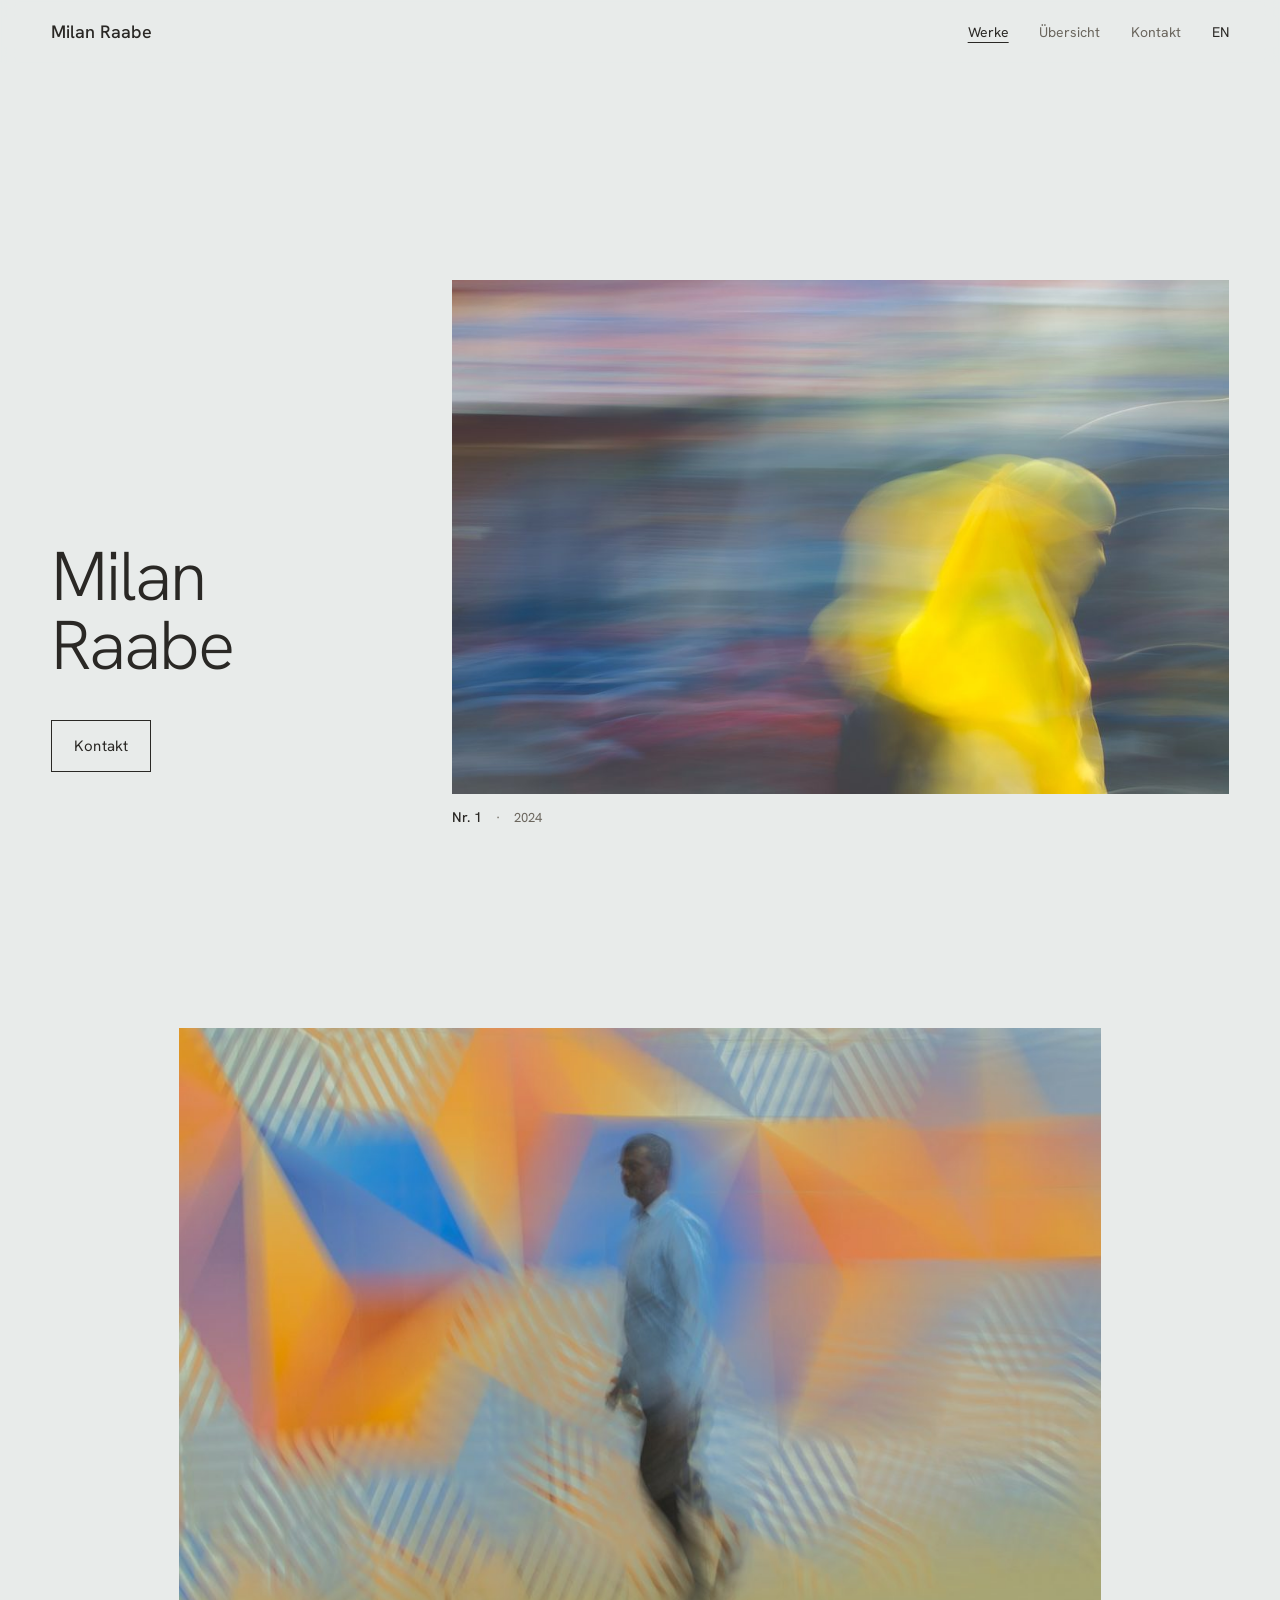
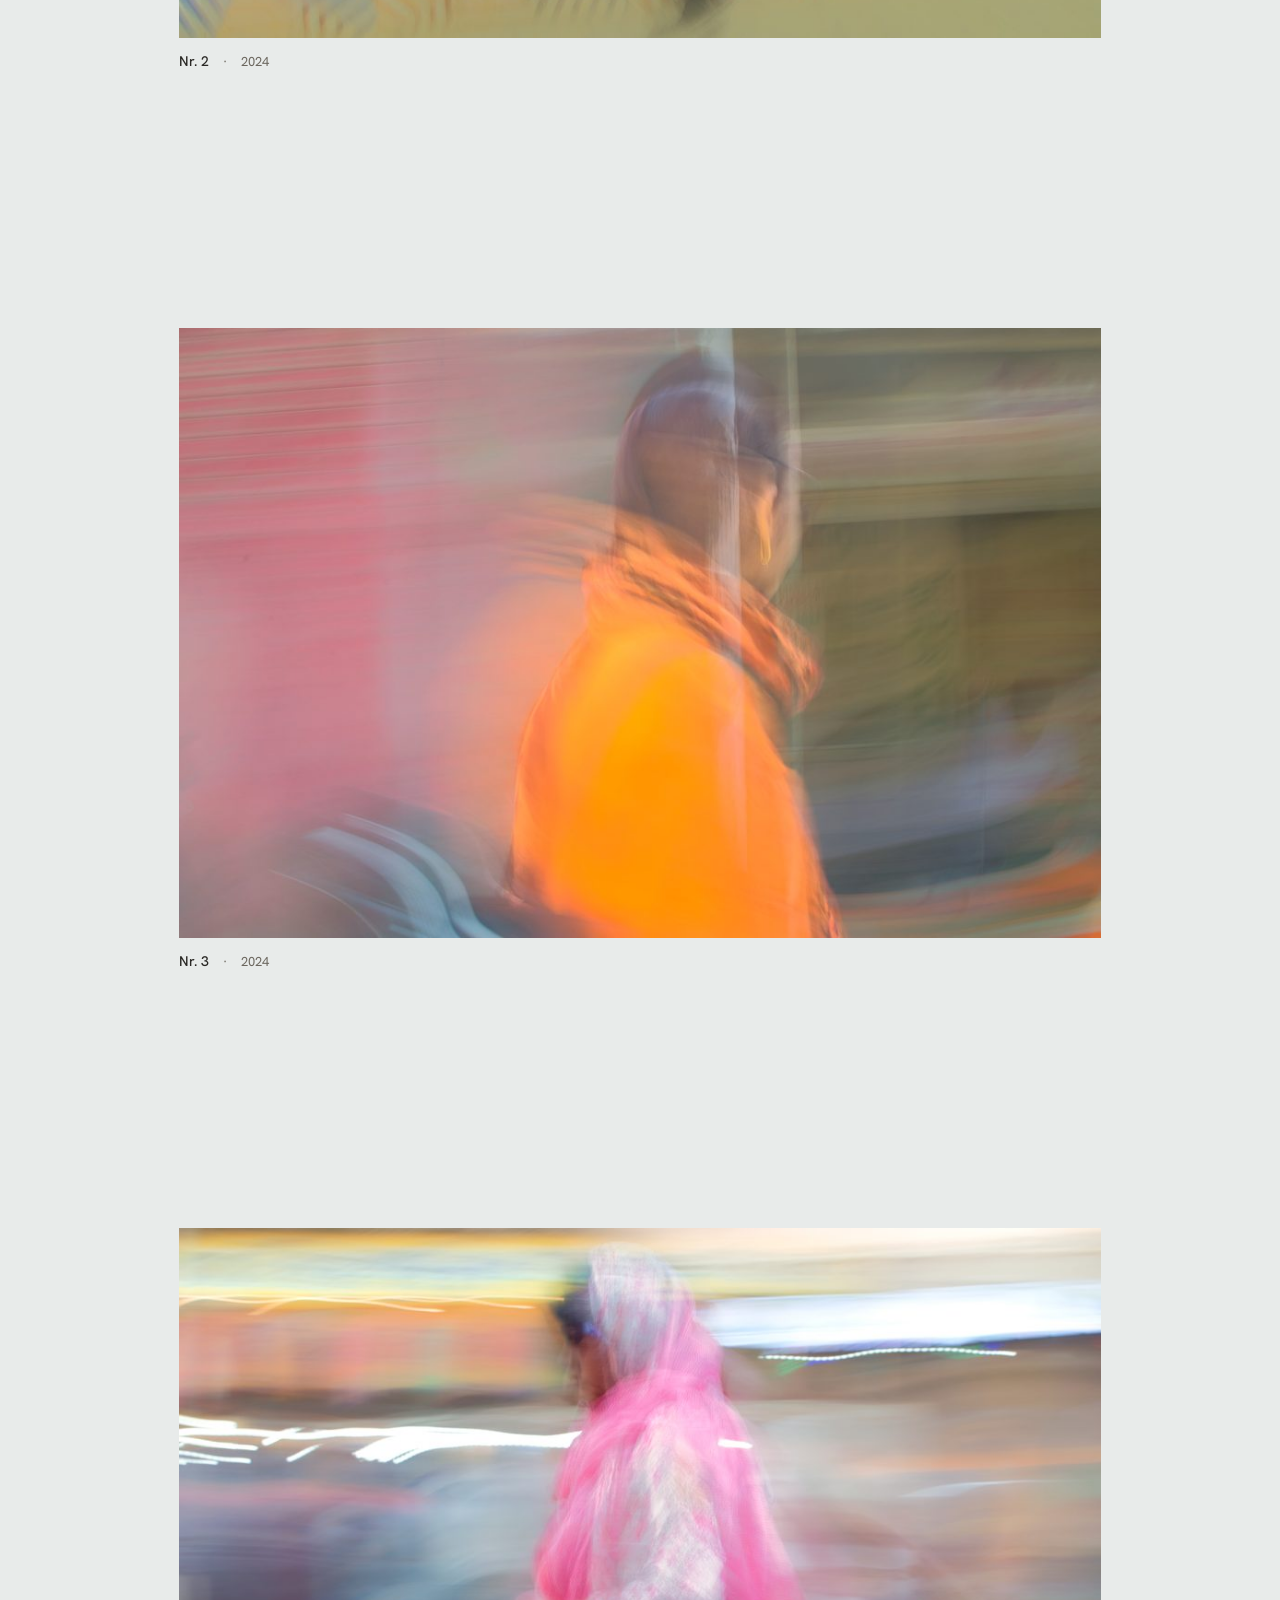
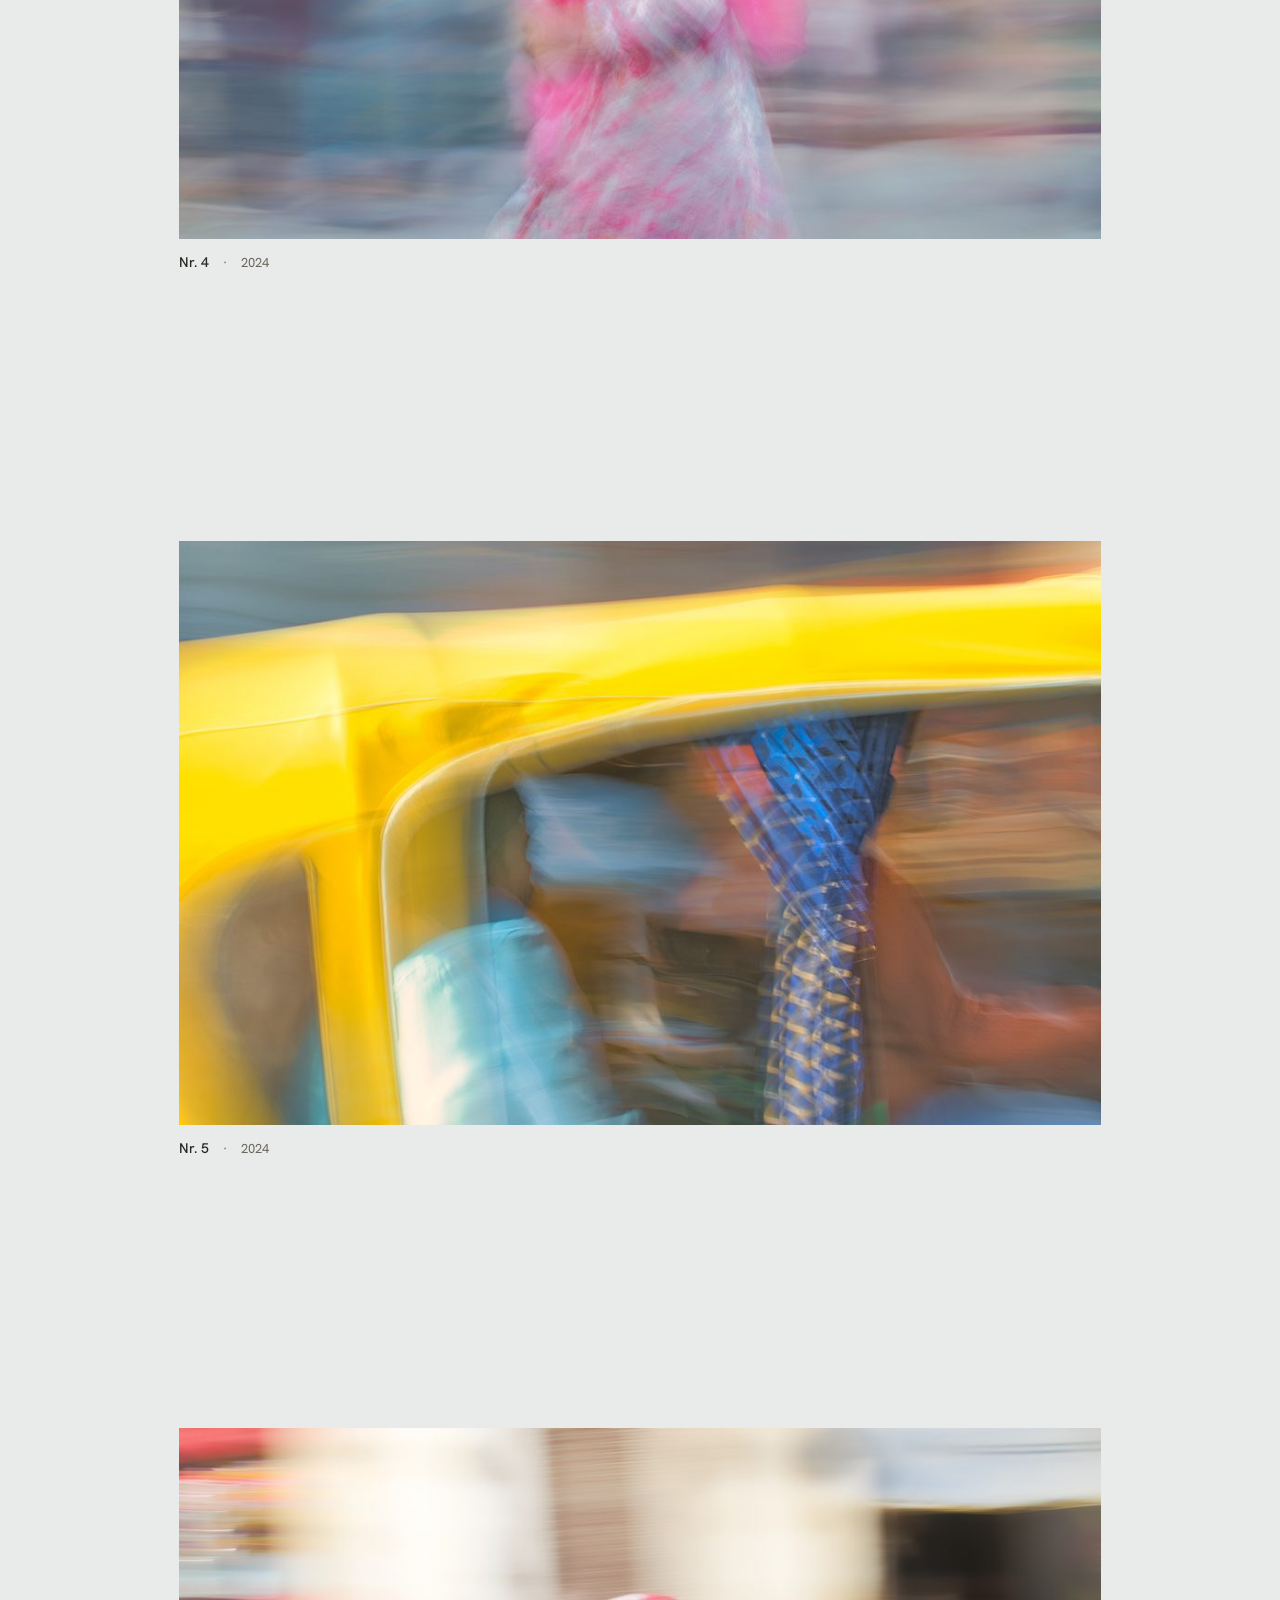
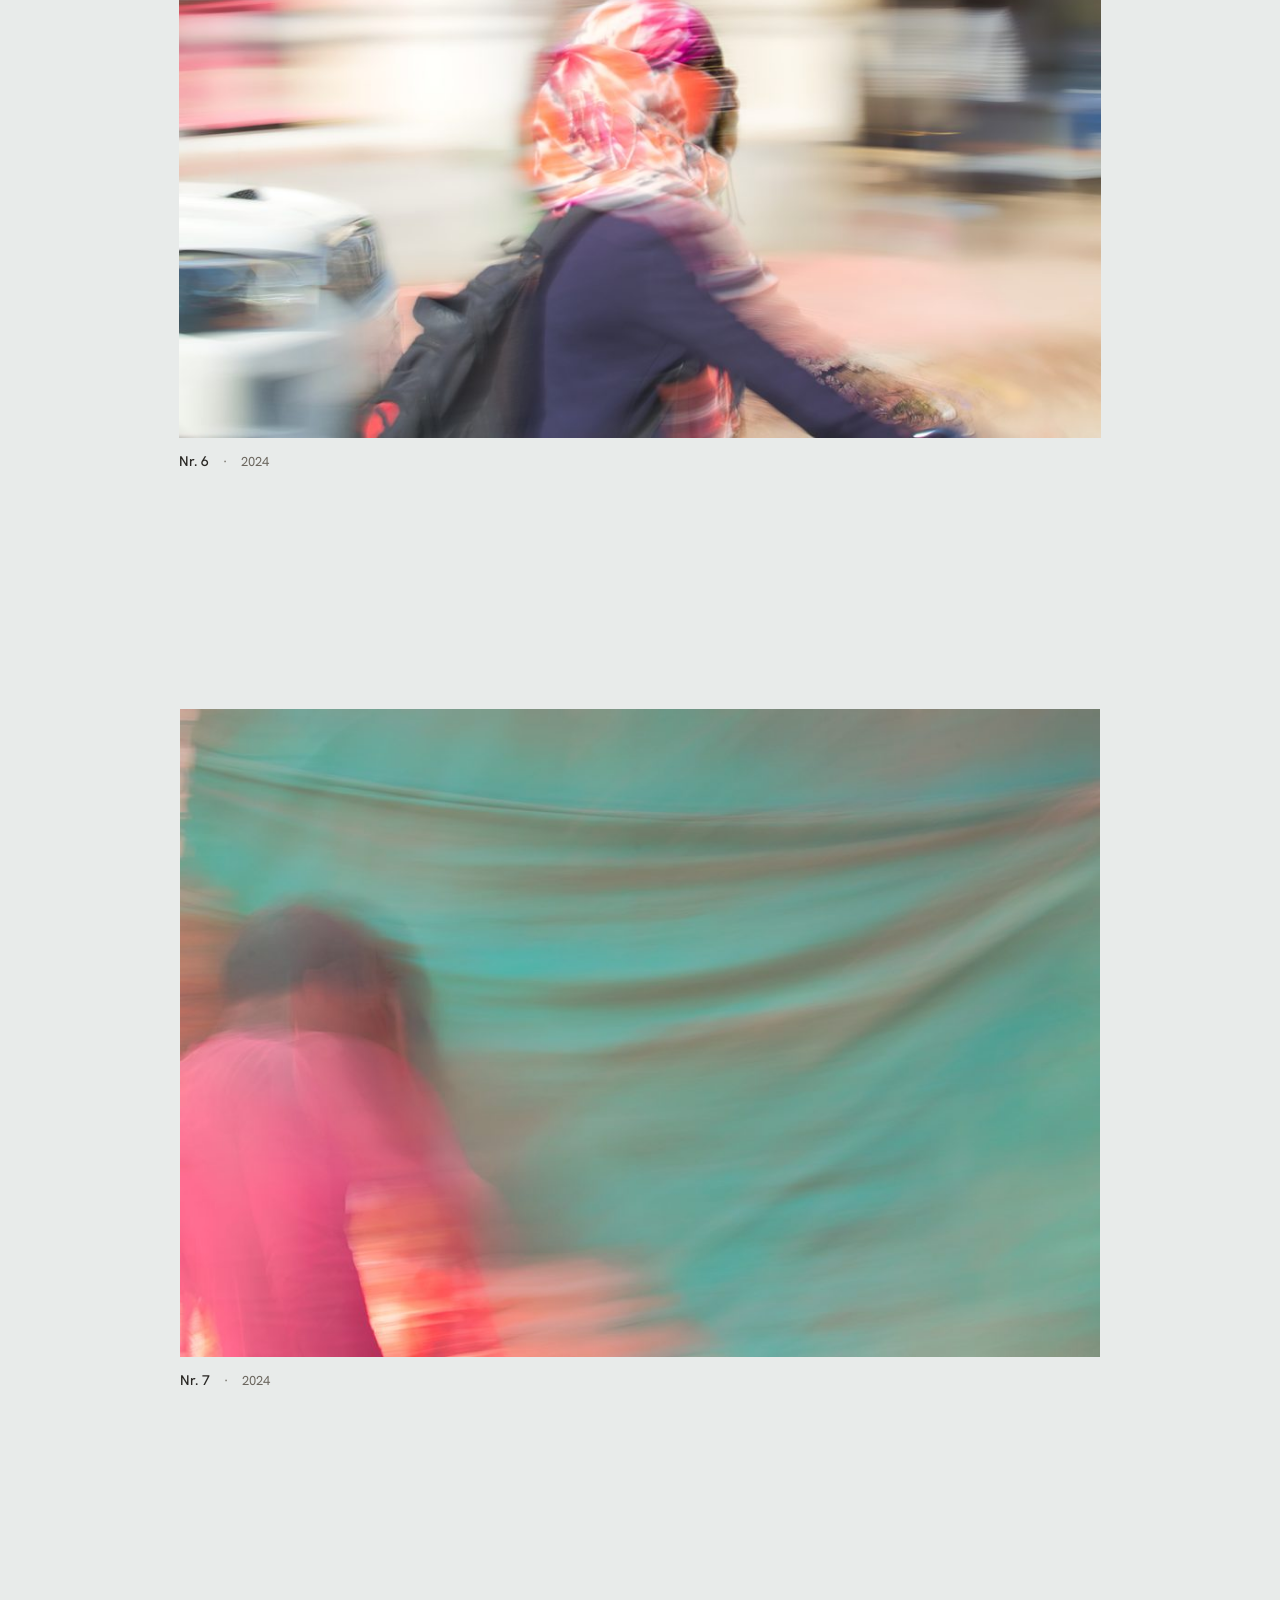
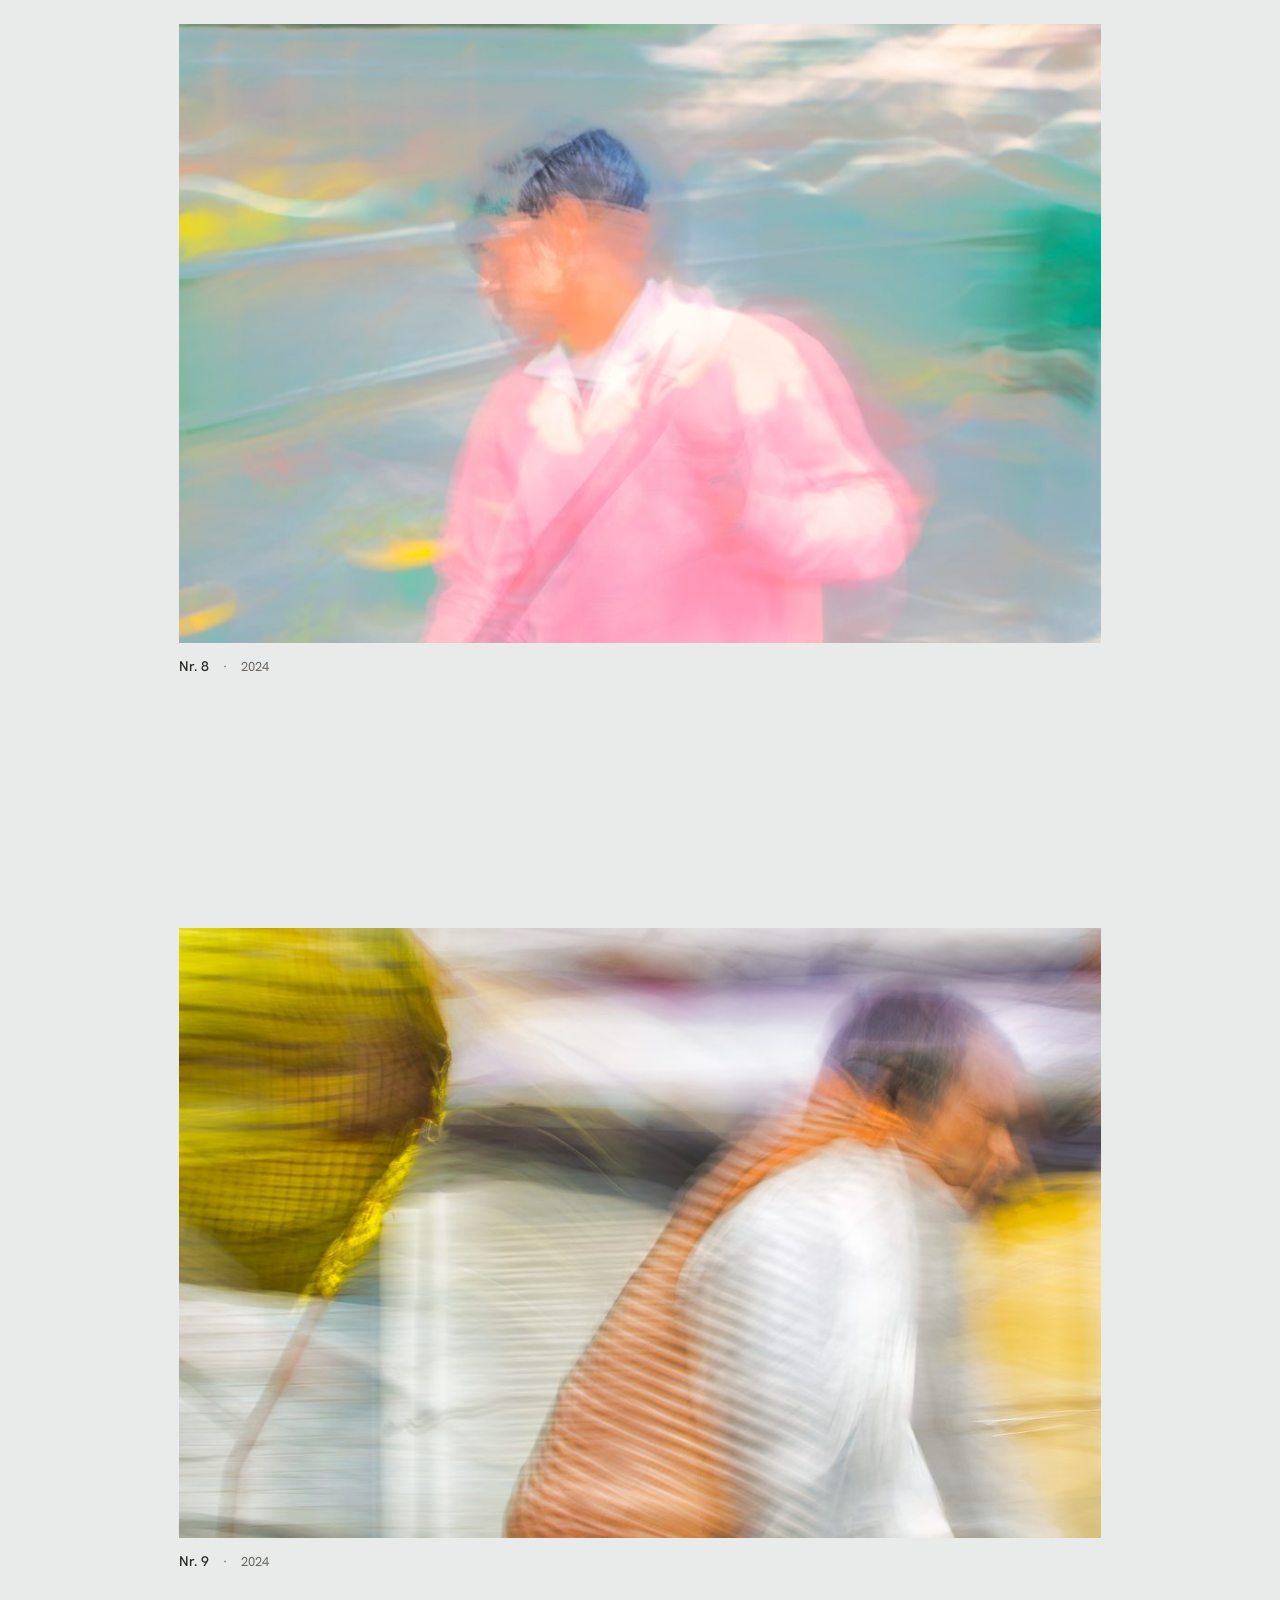
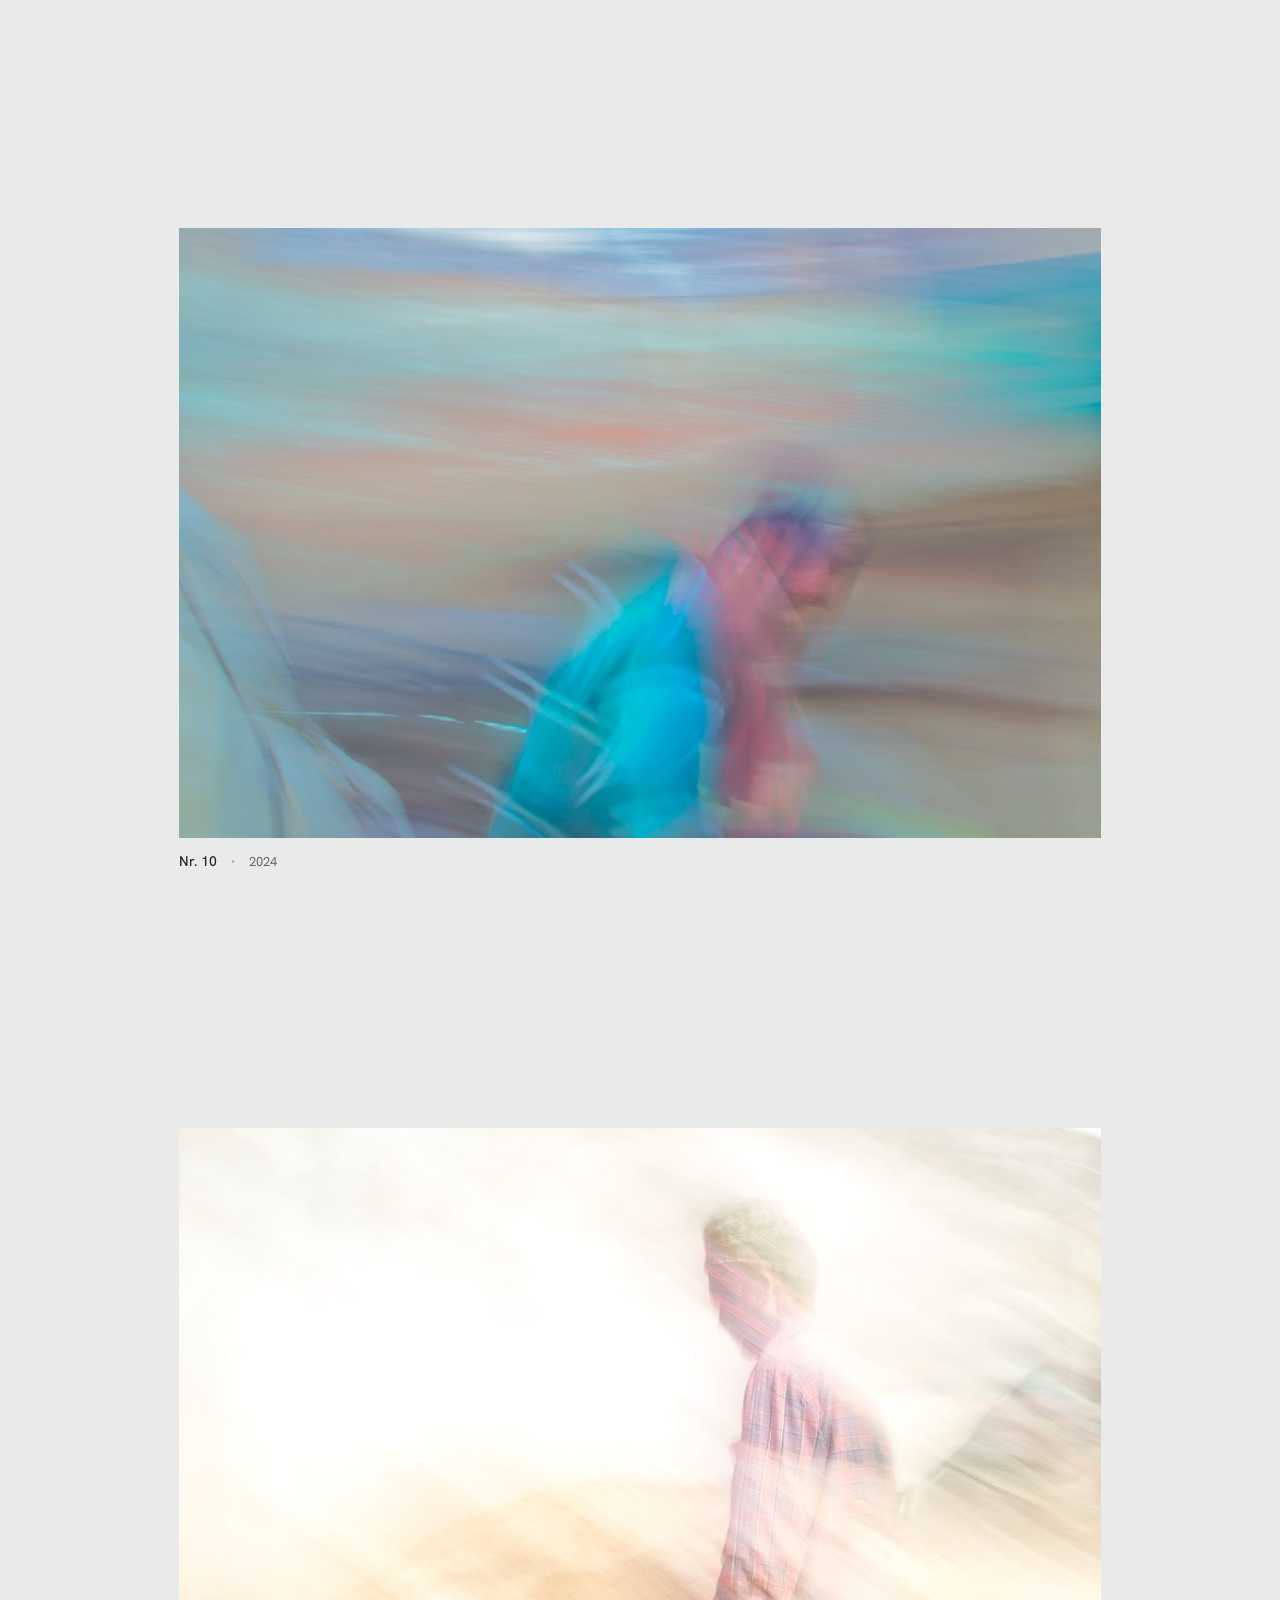
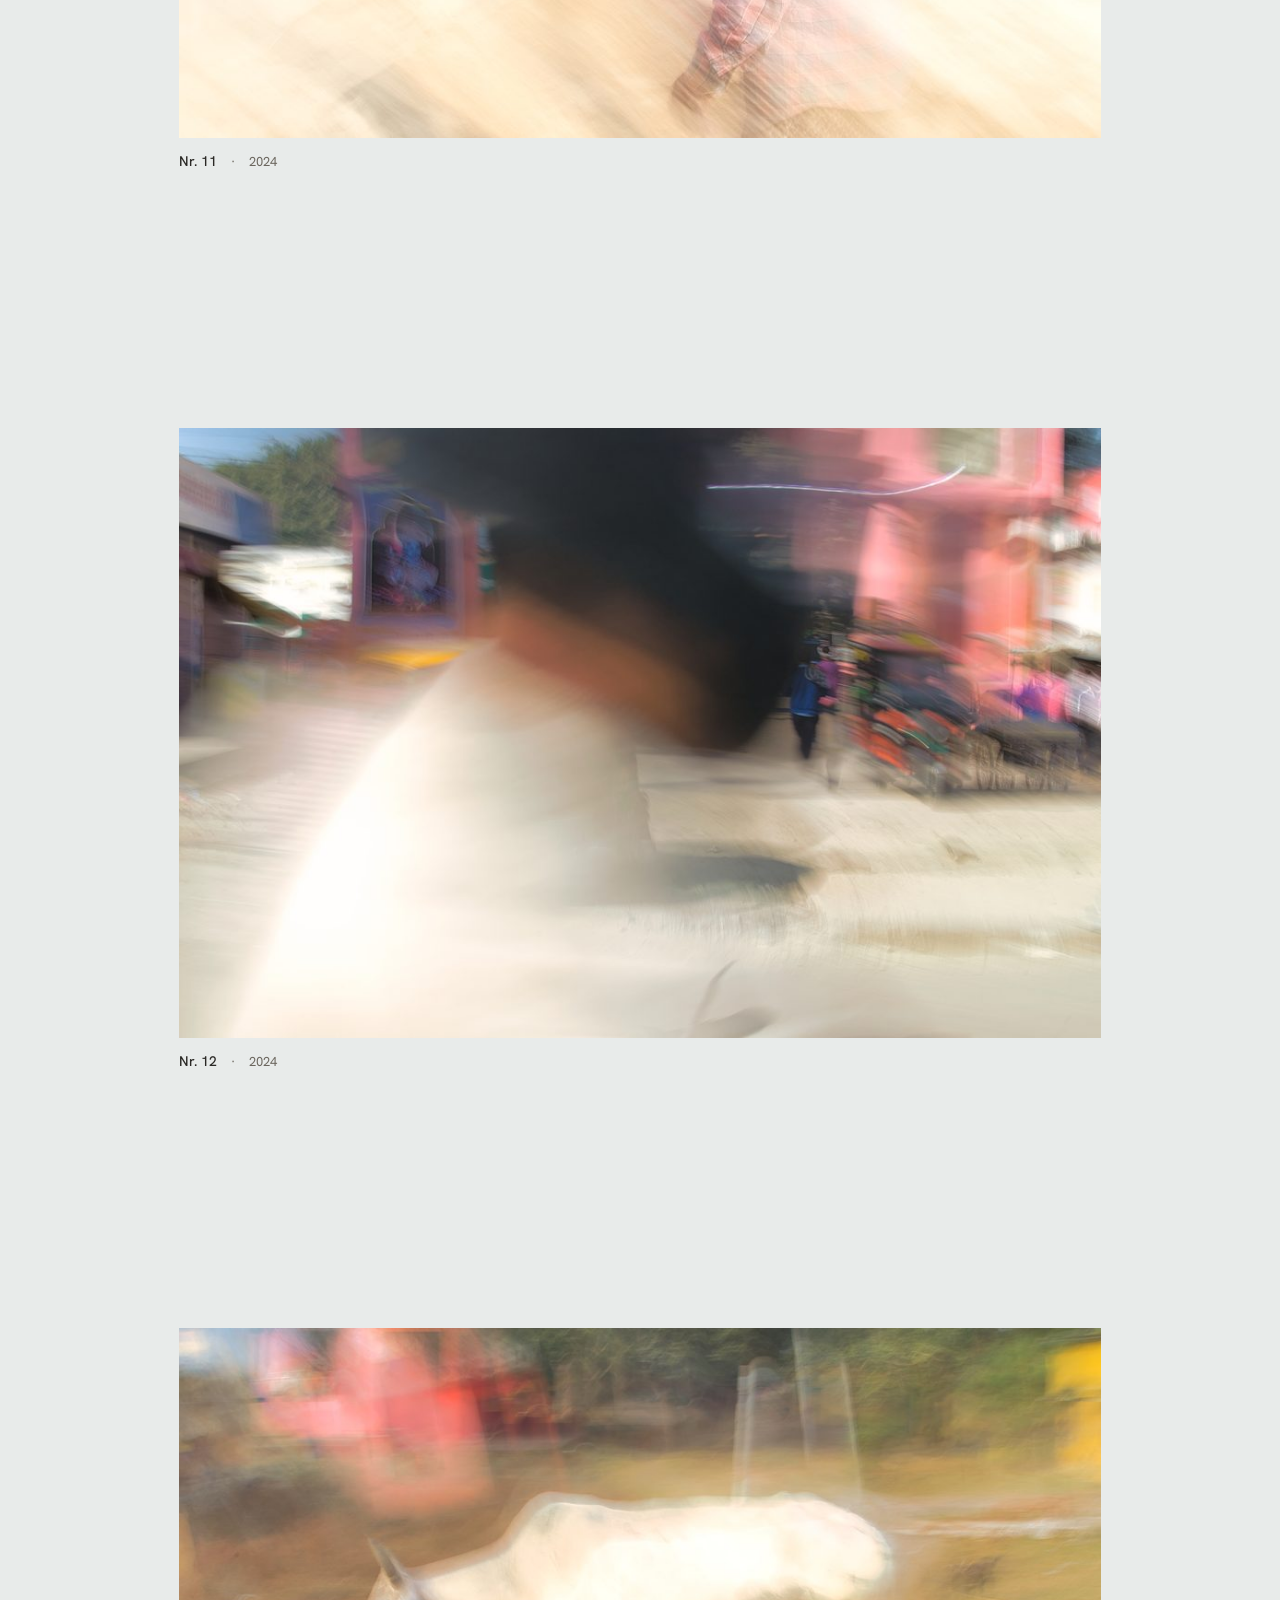
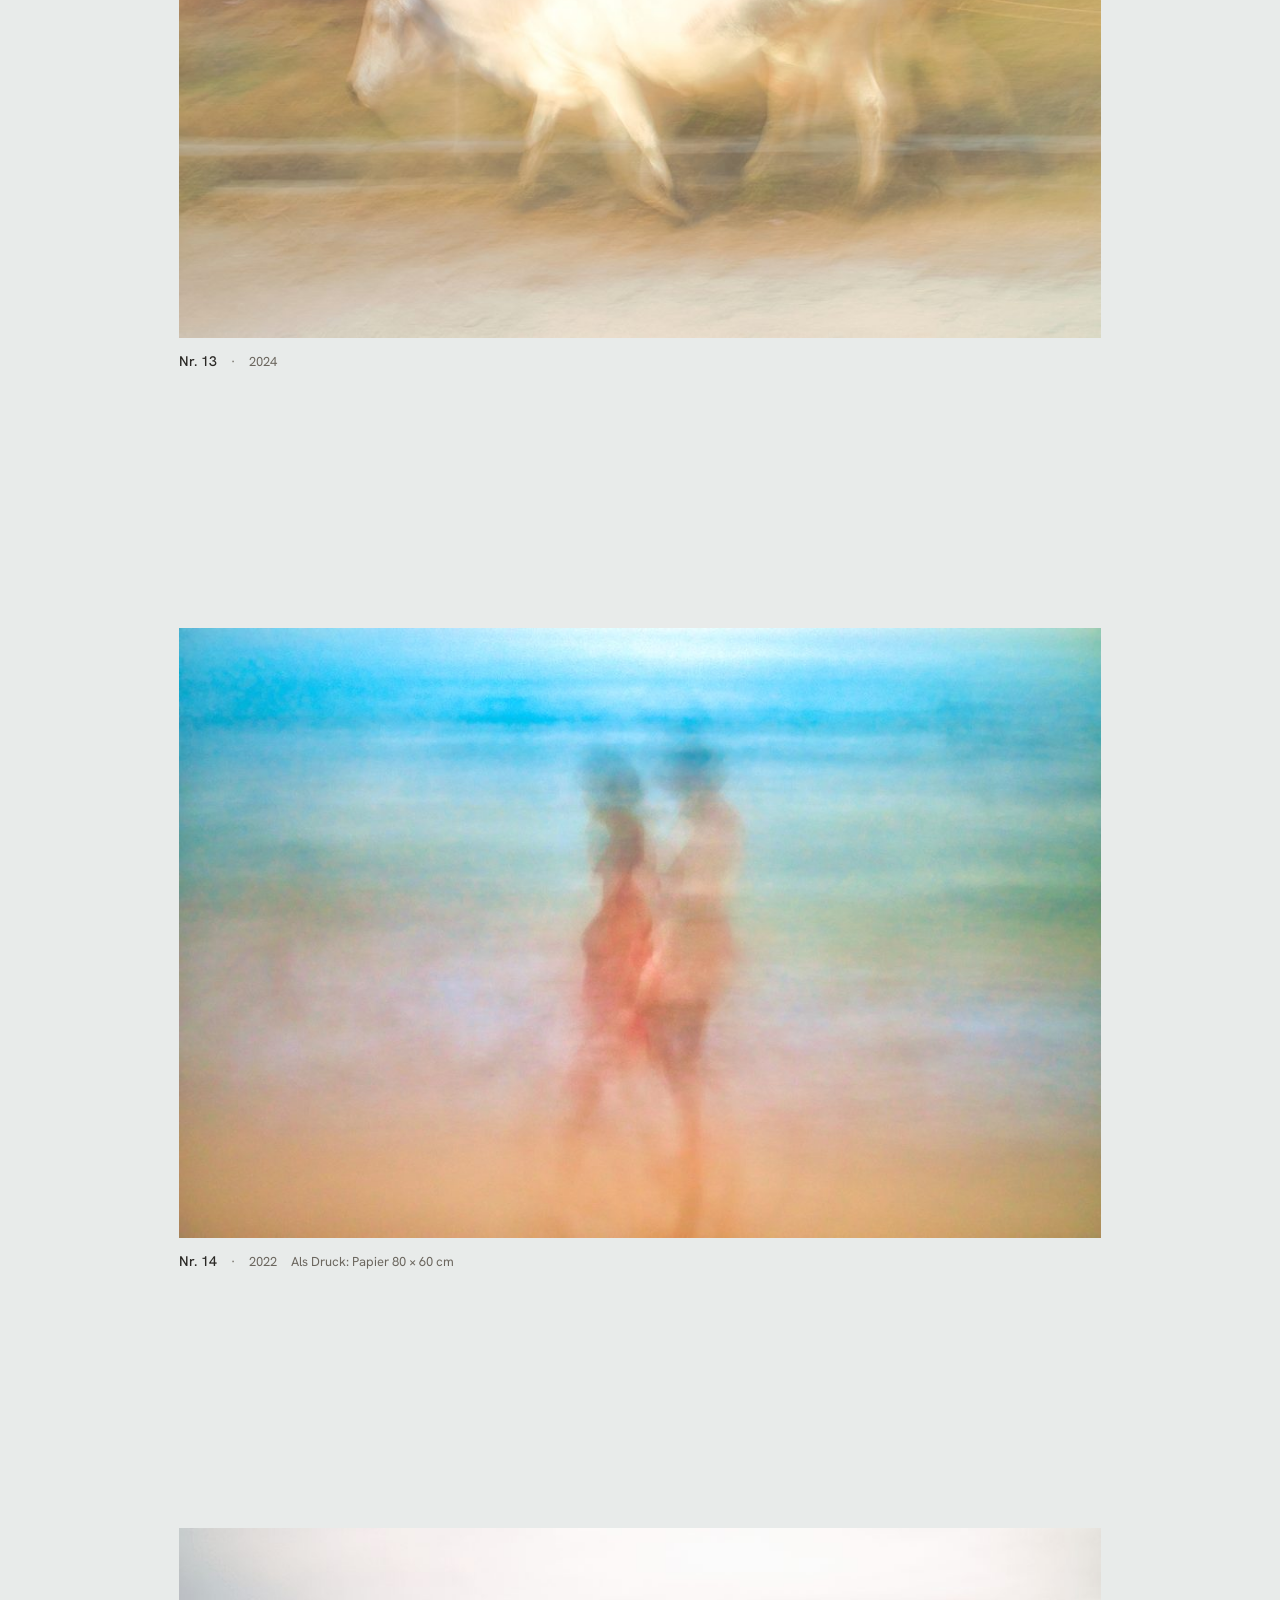
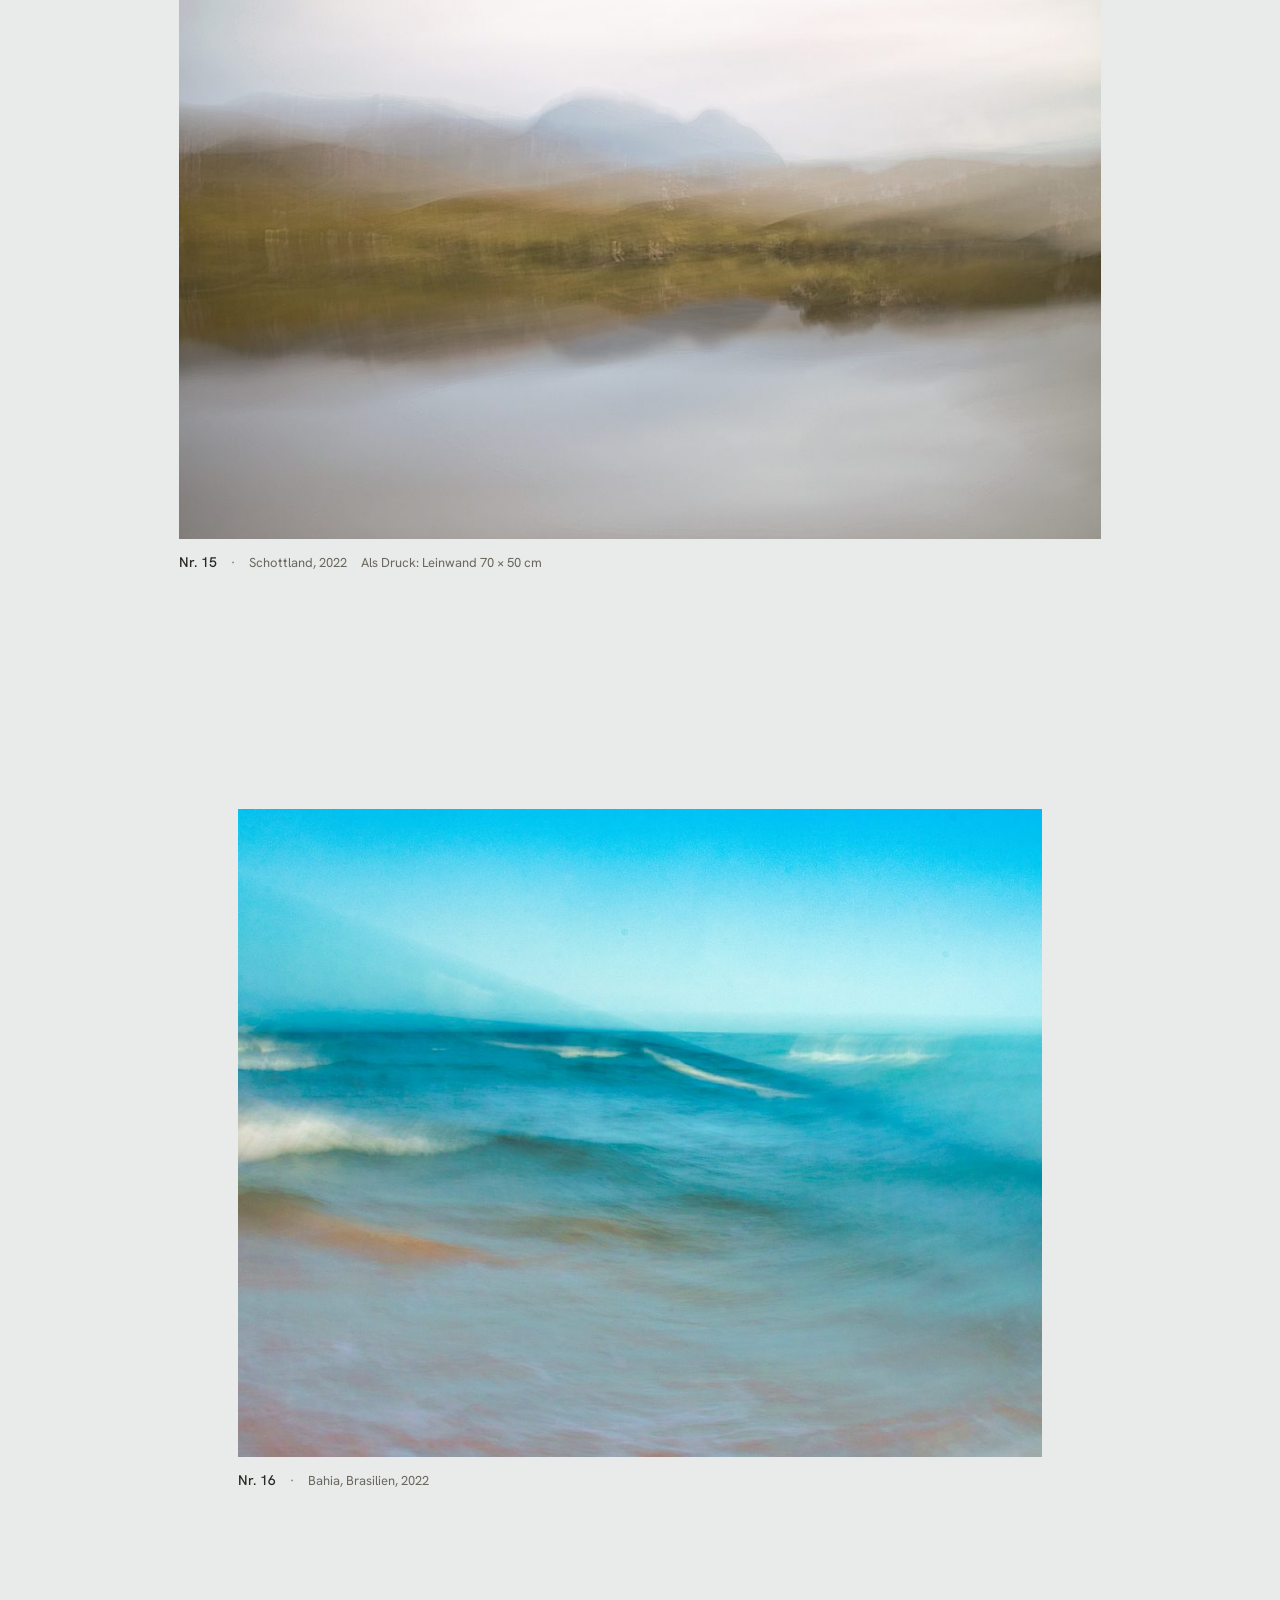
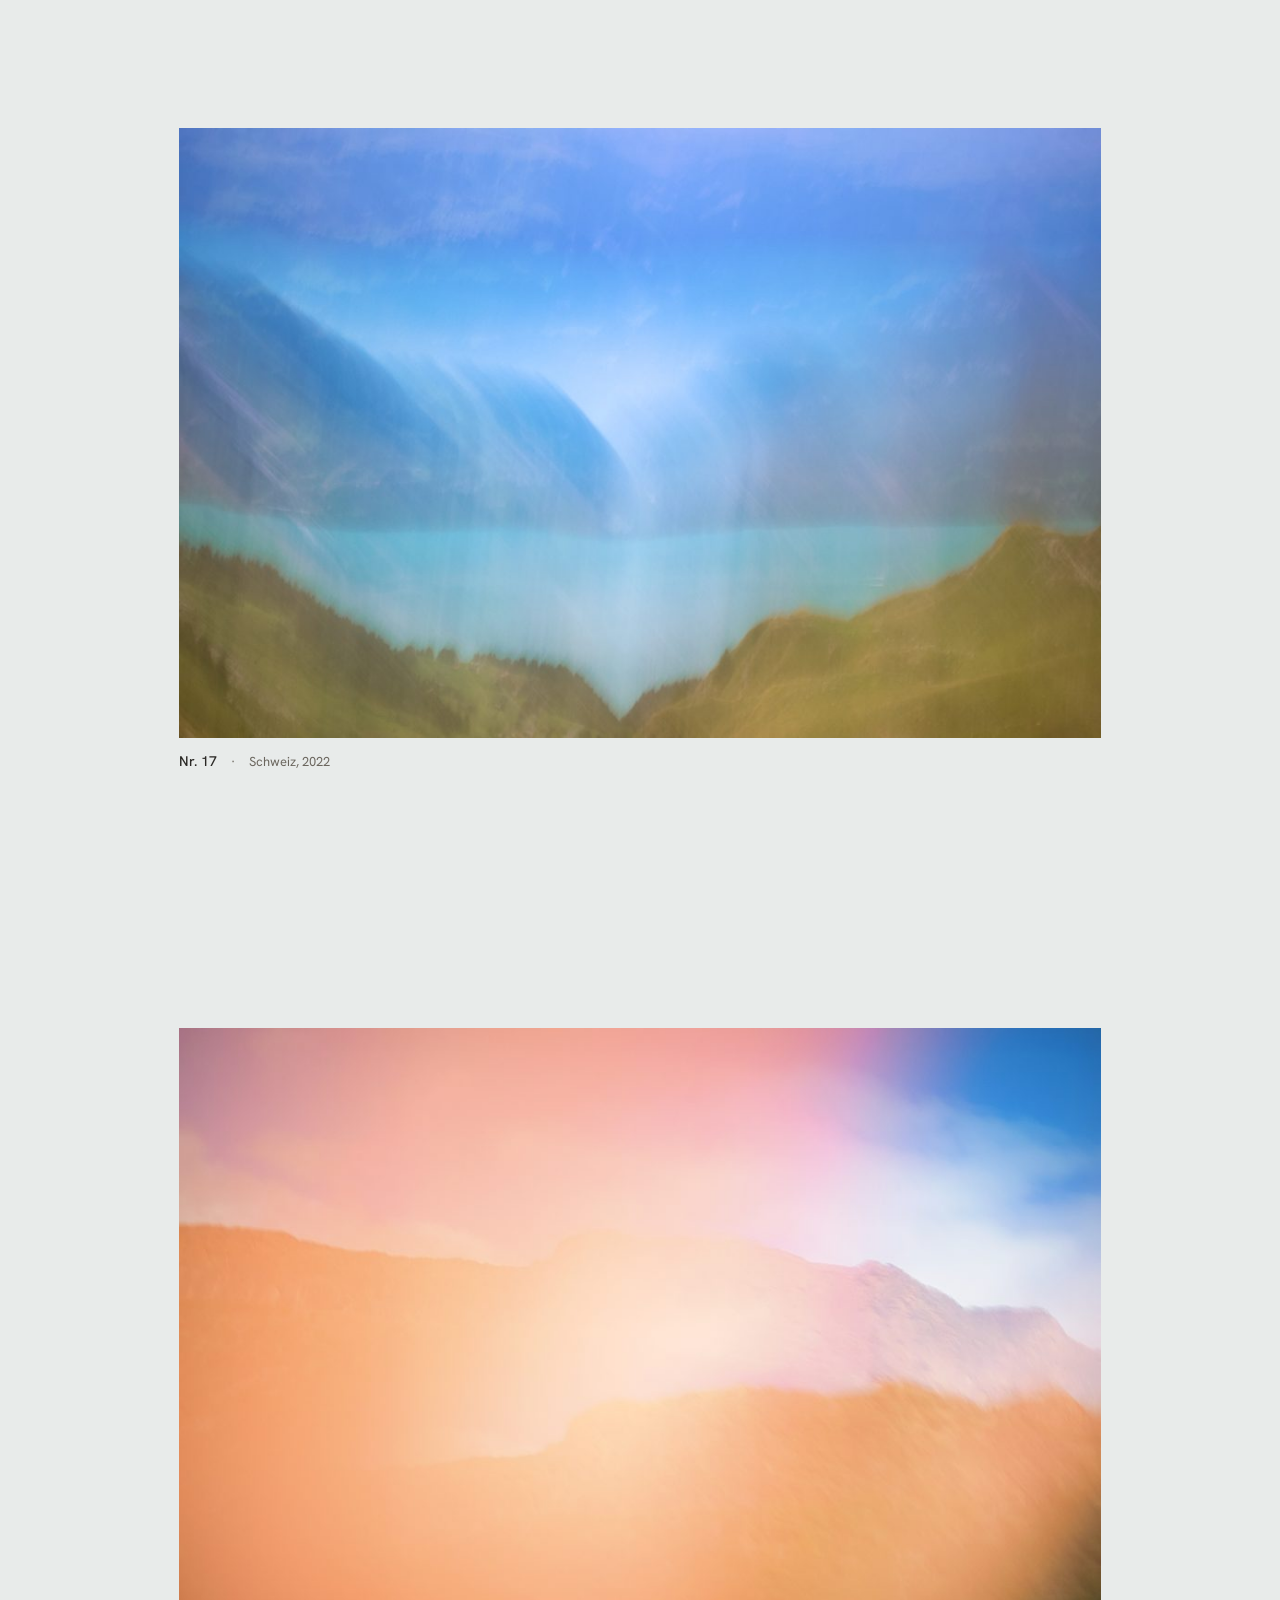
==== index.html @ 74ab8ef5 "Neue Reihenfolge, 8 neue Werke (36 statt 28) Neu: Unterwelt, Baum + Busch (Kreta), DSC_1311, DSC_143" ====
<!doctype html>
<html lang="de">
<head>
  <meta charset="utf-8">
  <meta name="viewport" content="width=device-width, initial-scale=1">
  <link rel="icon" href="assets/icon-32.png?v=95fb1a4e" type="image/png" sizes="32x32">
  <link rel="apple-touch-icon" href="assets/apple-touch-icon.png?v=d9a503a4">
  <title>Milan Raabe · Fotografie</title>
  <meta name="description" content="Milan Raabe – Fotograf aus Leipzig. Bilder in Bewegung.">
  <link rel="canonical" href="https://milanraabe.de/">
  <meta property="og:type" content="website">
  <meta property="og:site_name" content="Milan Raabe">
  <meta property="og:locale" content="de_DE">
  <meta property="og:title" content="Milan Raabe · Fotografie">
  <meta property="og:description" content="Fotografie">
  <meta property="og:url" content="https://milanraabe.de/">
  <meta property="og:image" content="https://milanraabe.de/bilder/vorschau.jpg?v=6bae0de2">
  <meta property="og:image:width" content="1200">
  <meta property="og:image:height" content="630">
  <meta name="twitter:card" content="summary_large_image">
  <link rel="alternate" hreflang="de" href="https://milanraabe.de/">
  <link rel="alternate" hreflang="en" href="https://milanraabe.de/en/">
  <link rel="alternate" hreflang="x-default" href="https://milanraabe.de/">
  <script type="application/ld+json">{"@context": "https://schema.org", "@type": "Person", "name": "Milan Raabe", "jobTitle": "Fotograf", "url": "https://milanraabe.de/", "address": {"@type": "PostalAddress", "addressLocality": "Leipzig", "addressCountry": "DE"}, "sameAs": ["https://www.instagram.com/milan_glatzer/"]}</script>
  <link rel="preload" href="assets/fonts/hanken-grotesk-latin-300-normal.woff2" as="font" type="font/woff2" crossorigin>
  <link rel="stylesheet" href="assets/stil.css?v=da9476ae">
</head>
<body>
  <a class="sprung" href="#werke">Zu den Werken</a>
  <header class="kopf">
    <a class="kopf-name" href="#start">Milan Raabe</a>
    <nav aria-label="Hauptnavigation">
      <a class="nav-werke" href="#werke" aria-current="page">Werke</a>
      <a class="nav-uebersicht" href="uebersicht.html">Übersicht</a>
      <a class="nav-kontakt" href="#kontakt">Kontakt</a>
      <a class="sprache" href="en/" lang="en" hreflang="en" title="English version">EN</a>
    </nav>
  </header>
  <main>

  <section class="start" id="start">
    <div class="start-text">
      <h1>Milan Raabe</h1>
      <a class="knopf" href="#kontakt">Kontakt</a>
    </div>
    <figure class="start-bild" style="--ar:1.5106">
      <img src="bilder/werk-01-1600.jpg?v=8932e3a2" srcset="bilder/werk-01-1000.jpg?v=8932e3a2 1000w, bilder/werk-01-1600.jpg?v=8932e3a2 1600w, bilder/werk-01-2400.jpg?v=8932e3a2 2400w" sizes="(min-width: 900px) 64vw, 100vw" width="1600" height="1059" alt="Fotografie Nr. 1, 2024" loading="eager" decoding="async" fetchpriority="high">
      <figcaption><span class="bu-nr">Nr. 1</span><span class="bu-meta">2024</span></figcaption>
    </figure>
  </section>
  <section class="werke" id="werke" aria-label="Werke">
    
    <figure class="werk werk--mitte" id="werk-2" style="--ar:1.5106">
      <img src="bilder/werk-02-1600.jpg?v=62897602" srcset="bilder/werk-02-1000.jpg?v=62897602 1000w, bilder/werk-02-1600.jpg?v=62897602 1600w, bilder/werk-02-2400.jpg?v=62897602 2400w" sizes="(min-width: 900px) 70vw, 100vw" width="1600" height="1059" alt="Fotografie Nr. 2, 2024" loading="lazy" decoding="async">
      <figcaption><span class="bu-nr">Nr. 2</span><span class="bu-meta">2024</span></figcaption>
    </figure>
    <figure class="werk werk--mitte" id="werk-3" style="--ar:1.5106">
      <img src="bilder/werk-03-1600.jpg?v=a82a48ee" srcset="bilder/werk-03-1000.jpg?v=a82a48ee 1000w, bilder/werk-03-1600.jpg?v=a82a48ee 1600w, bilder/werk-03-2400.jpg?v=a82a48ee 2400w" sizes="(min-width: 900px) 70vw, 100vw" width="1600" height="1059" alt="Fotografie Nr. 3, 2024" loading="lazy" decoding="async">
      <figcaption><span class="bu-nr">Nr. 3</span><span class="bu-meta">2024</span></figcaption>
    </figure>
    <figure class="werk werk--mitte" id="werk-4" style="--ar:1.5083">
      <img src="bilder/werk-04-1600.jpg?v=bfdd6270" srcset="bilder/werk-04-1000.jpg?v=bfdd6270 1000w, bilder/werk-04-1600.jpg?v=bfdd6270 1600w, bilder/werk-04-2400.jpg?v=bfdd6270 2400w" sizes="(min-width: 900px) 70vw, 100vw" width="1600" height="1061" alt="Fotografie Nr. 4, 2024" loading="lazy" decoding="async">
      <figcaption><span class="bu-nr">Nr. 4</span><span class="bu-meta">2024</span></figcaption>
    </figure>
    <figure class="werk werk--mitte" id="werk-5" style="--ar:1.5773">
      <img src="bilder/werk-05-1600.jpg?v=be8df374" srcset="bilder/werk-05-1000.jpg?v=be8df374 1000w, bilder/werk-05-1600.jpg?v=be8df374 1600w, bilder/werk-05-2400.jpg?v=be8df374 2400w" sizes="(min-width: 900px) 70vw, 100vw" width="1600" height="1014" alt="Fotografie Nr. 5, 2024" loading="lazy" decoding="async">
      <figcaption><span class="bu-nr">Nr. 5</span><span class="bu-meta">2024</span></figcaption>
    </figure>
    <figure class="werk werk--mitte" id="werk-6" style="--ar:1.5106">
      <img src="bilder/werk-06-1600.jpg?v=18d64680" srcset="bilder/werk-06-1000.jpg?v=18d64680 1000w, bilder/werk-06-1600.jpg?v=18d64680 1600w, bilder/werk-06-2400.jpg?v=18d64680 2400w" sizes="(min-width: 900px) 70vw, 100vw" width="1600" height="1059" alt="Fotografie Nr. 6, 2024" loading="lazy" decoding="async">
      <figcaption><span class="bu-nr">Nr. 6</span><span class="bu-meta">2024</span></figcaption>
    </figure>
    <figure class="werk werk--mitte" id="werk-7" style="--ar:1.4184">
      <img src="bilder/werk-07-1600.jpg?v=e518cc33" srcset="bilder/werk-07-1000.jpg?v=e518cc33 1000w, bilder/werk-07-1600.jpg?v=e518cc33 1600w, bilder/werk-07-2400.jpg?v=e518cc33 2400w" sizes="(min-width: 900px) 70vw, 100vw" width="1600" height="1128" alt="Fotografie Nr. 7, 2024" loading="lazy" decoding="async">
      <figcaption><span class="bu-nr">Nr. 7</span><span class="bu-meta">2024</span></figcaption>
    </figure>
    <figure class="werk werk--mitte" id="werk-8" style="--ar:1.4881">
      <img src="bilder/werk-08-1600.jpg?v=3fc90657" srcset="bilder/werk-08-1000.jpg?v=3fc90657 1000w, bilder/werk-08-1600.jpg?v=3fc90657 1600w, bilder/werk-08-2400.jpg?v=3fc90657 2400w" sizes="(min-width: 900px) 70vw, 100vw" width="1600" height="1075" alt="Fotografie Nr. 8, 2024" loading="lazy" decoding="async">
      <figcaption><span class="bu-nr">Nr. 8</span><span class="bu-meta">2024</span></figcaption>
    </figure>
    <figure class="werk werk--mitte" id="werk-9" style="--ar:1.5106">
      <img src="bilder/werk-09-1600.jpg?v=8a07270a" srcset="bilder/werk-09-1000.jpg?v=8a07270a 1000w, bilder/werk-09-1600.jpg?v=8a07270a 1600w, bilder/werk-09-2400.jpg?v=8a07270a 2400w" sizes="(min-width: 900px) 70vw, 100vw" width="1600" height="1059" alt="Fotografie Nr. 9, 2024" loading="lazy" decoding="async">
      <figcaption><span class="bu-nr">Nr. 9</span><span class="bu-meta">2024</span></figcaption>
    </figure>
    <figure class="werk werk--mitte" id="werk-10" style="--ar:1.5106">
      <img src="bilder/werk-10-1600.jpg?v=8da341ce" srcset="bilder/werk-10-1000.jpg?v=8da341ce 1000w, bilder/werk-10-1600.jpg?v=8da341ce 1600w, bilder/werk-10-2400.jpg?v=8da341ce 2400w" sizes="(min-width: 900px) 70vw, 100vw" width="1600" height="1059" alt="Fotografie Nr. 10, 2024" loading="lazy" decoding="async">
      <figcaption><span class="bu-nr">Nr. 10</span><span class="bu-meta">2024</span></figcaption>
    </figure>
    <figure class="werk werk--mitte" id="werk-11" style="--ar:1.5106">
      <img src="bilder/werk-11-1600.jpg?v=5d80c003" srcset="bilder/werk-11-1000.jpg?v=5d80c003 1000w, bilder/werk-11-1600.jpg?v=5d80c003 1600w, bilder/werk-11-2400.jpg?v=5d80c003 2400w" sizes="(min-width: 900px) 70vw, 100vw" width="1600" height="1059" alt="Fotografie Nr. 11, 2024" loading="lazy" decoding="async">
      <figcaption><span class="bu-nr">Nr. 11</span><span class="bu-meta">2024</span></figcaption>
    </figure>
    <figure class="werk werk--mitte" id="werk-12" style="--ar:1.5106">
      <img src="bilder/werk-12-1600.jpg?v=40446393" srcset="bilder/werk-12-1000.jpg?v=40446393 1000w, bilder/werk-12-1600.jpg?v=40446393 1600w, bilder/werk-12-2400.jpg?v=40446393 2400w" sizes="(min-width: 900px) 70vw, 100vw" width="1600" height="1059" alt="Fotografie Nr. 12, 2024" loading="lazy" decoding="async">
      <figcaption><span class="bu-nr">Nr. 12</span><span class="bu-meta">2024</span></figcaption>
    </figure>
    <figure class="werk werk--mitte" id="werk-13" style="--ar:1.5106">
      <img src="bilder/werk-13-1600.jpg?v=afa7ebff" srcset="bilder/werk-13-1000.jpg?v=afa7ebff 1000w, bilder/werk-13-1600.jpg?v=afa7ebff 1600w, bilder/werk-13-2400.jpg?v=afa7ebff 2400w" sizes="(min-width: 900px) 70vw, 100vw" width="1600" height="1059" alt="Fotografie Nr. 13, 2024" loading="lazy" decoding="async">
      <figcaption><span class="bu-nr">Nr. 13</span><span class="bu-meta">2024</span></figcaption>
    </figure>
    <figure class="werk werk--mitte" id="werk-14" style="--ar:1.5106">
      <img src="bilder/werk-14-1600.jpg?v=2a72c47a" srcset="bilder/werk-14-1000.jpg?v=2a72c47a 1000w, bilder/werk-14-1600.jpg?v=2a72c47a 1600w, bilder/werk-14-2400.jpg?v=2a72c47a 2400w" sizes="(min-width: 900px) 70vw, 100vw" width="1600" height="1059" alt="Fotografie Nr. 14, 2022" loading="lazy" decoding="async">
      <figcaption><span class="bu-nr">Nr. 14</span><span class="bu-meta">2022</span><span class="bu-meta">Als Druck: Papier 80 × 60 cm</span></figcaption>
    </figure>
    <figure class="werk werk--mitte" id="werk-15" style="--ar:1.5083">
      <img src="bilder/werk-15-1600.jpg?v=c31e1276" srcset="bilder/werk-15-1000.jpg?v=c31e1276 1000w, bilder/werk-15-1600.jpg?v=c31e1276 1600w, bilder/werk-15-2400.jpg?v=c31e1276 2400w" sizes="(min-width: 900px) 70vw, 100vw" width="1600" height="1061" alt="Fotografie Nr. 15, Schottland, 2022" loading="lazy" decoding="async">
      <figcaption><span class="bu-nr">Nr. 15</span><span class="bu-meta">Schottland, 2022</span><span class="bu-meta">Als Druck: Leinwand 70 × 50 cm</span></figcaption>
    </figure>
    <figure class="werk werk--mitte" id="werk-16" style="--ar:1.2407">
      <img src="bilder/werk-16-1600.jpg?v=5716b65f" srcset="bilder/werk-16-1000.jpg?v=5716b65f 1000w, bilder/werk-16-1600.jpg?v=5716b65f 1600w, bilder/werk-16-2400.jpg?v=5716b65f 2400w" sizes="(min-width: 900px) 70vw, 100vw" width="1600" height="1290" alt="Fotografie Nr. 16, Bahia, Brasilien, 2022" loading="lazy" decoding="async">
      <figcaption><span class="bu-nr">Nr. 16</span><span class="bu-meta">Bahia, Brasilien, 2022</span></figcaption>
    </figure>
    <figure class="werk werk--mitte" id="werk-17" style="--ar:1.5106">
      <img src="bilder/werk-17-1600.jpg?v=e291123b" srcset="bilder/werk-17-1000.jpg?v=e291123b 1000w, bilder/werk-17-1600.jpg?v=e291123b 1600w, bilder/werk-17-2400.jpg?v=e291123b 2400w" sizes="(min-width: 900px) 70vw, 100vw" width="1600" height="1059" alt="Fotografie Nr. 17, Schweiz, 2022" loading="lazy" decoding="async">
      <figcaption><span class="bu-nr">Nr. 17</span><span class="bu-meta">Schweiz, 2022</span></figcaption>
    </figure>
    <figure class="werk werk--mitte" id="werk-18" style="--ar:1.5106">
      <img src="bilder/werk-18-1600.jpg?v=93564bbb" srcset="bilder/werk-18-1000.jpg?v=93564bbb 1000w, bilder/werk-18-1600.jpg?v=93564bbb 1600w, bilder/werk-18-2400.jpg?v=93564bbb 2400w" sizes="(min-width: 900px) 70vw, 100vw" width="1600" height="1059" alt="Fotografie Nr. 18, Edinburgh, 2022" loading="lazy" decoding="async">
      <figcaption><span class="bu-nr">Nr. 18</span><span class="bu-meta">Edinburgh, 2022</span></figcaption>
    </figure>
    <figure class="werk werk--mitte" id="werk-19" style="--ar:1.5106">
      <img src="bilder/werk-19-1600.jpg?v=ad50a526" srcset="bilder/werk-19-1000.jpg?v=ad50a526 1000w, bilder/werk-19-1600.jpg?v=ad50a526 1600w, bilder/werk-19-2400.jpg?v=ad50a526 2400w" sizes="(min-width: 900px) 70vw, 100vw" width="1600" height="1059" alt="Fotografie Nr. 19, Schottland, 2022" loading="lazy" decoding="async">
      <figcaption><span class="bu-nr">Nr. 19</span><span class="bu-meta">Schottland, 2022</span><span class="bu-meta">Als Druck: Papier 50 × 40 cm</span></figcaption>
    </figure>
    <figure class="werk werk--mitte" id="werk-20" style="--ar:1.4085">
      <img src="bilder/werk-20-1600.jpg?v=0132d1e9" srcset="bilder/werk-20-1000.jpg?v=0132d1e9 1000w, bilder/werk-20-1600.jpg?v=0132d1e9 1600w, bilder/werk-20-2400.jpg?v=0132d1e9 2400w" sizes="(min-width: 900px) 70vw, 100vw" width="1600" height="1136" alt="Fotografie Nr. 20, Kreta, 2025" loading="lazy" decoding="async">
      <figcaption><span class="bu-nr">Nr. 20</span><span class="bu-meta">Kreta, 2025</span></figcaption>
    </figure>
    <figure class="werk werk--mitte" id="werk-21" style="--ar:1.4265">
      <img src="bilder/werk-21-1600.jpg?v=24803ae1" srcset="bilder/werk-21-1000.jpg?v=24803ae1 1000w, bilder/werk-21-1600.jpg?v=24803ae1 1600w, bilder/werk-21-2400.jpg?v=24803ae1 2400w" sizes="(min-width: 900px) 70vw, 100vw" width="1600" height="1122" alt="Fotografie Nr. 21, Kreta, 2025" loading="lazy" decoding="async">
      <figcaption><span class="bu-nr">Nr. 21</span><span class="bu-meta">Kreta, 2025</span></figcaption>
    </figure>
    <figure class="werk werk--mitte" id="werk-22" style="--ar:1.5106">
      <img src="bilder/werk-22-1600.jpg?v=22597dfd" srcset="bilder/werk-22-1000.jpg?v=22597dfd 1000w, bilder/werk-22-1600.jpg?v=22597dfd 1600w, bilder/werk-22-2400.jpg?v=22597dfd 2400w" sizes="(min-width: 900px) 70vw, 100vw" width="1600" height="1059" alt="Fotografie Nr. 22, Schottland, 2022" loading="lazy" decoding="async">
      <figcaption><span class="bu-nr">Nr. 22</span><span class="bu-meta">Schottland, 2022</span></figcaption>
    </figure>
    <figure class="werk werk--mitte" id="werk-23" style="--ar:1.5221">
      <img src="bilder/werk-23-1600.jpg?v=9ab4393f" srcset="bilder/werk-23-1000.jpg?v=9ab4393f 1000w, bilder/werk-23-1600.jpg?v=9ab4393f 1600w, bilder/werk-23-2400.jpg?v=9ab4393f 2400w" sizes="(min-width: 900px) 70vw, 100vw" width="1600" height="1051" alt="Fotografie Nr. 23, 2019" loading="lazy" decoding="async">
      <figcaption><span class="bu-nr">Nr. 23</span><span class="bu-meta">2019</span></figcaption>
    </figure>
    <figure class="werk werk--mitte" id="werk-24" style="--ar:1.5106">
      <img src="bilder/werk-24-1600.jpg?v=0d27d765" srcset="bilder/werk-24-1000.jpg?v=0d27d765 1000w, bilder/werk-24-1600.jpg?v=0d27d765 1600w, bilder/werk-24-2400.jpg?v=0d27d765 2400w" sizes="(min-width: 900px) 70vw, 100vw" width="1600" height="1059" alt="Fotografie Nr. 24, 2024" loading="lazy" decoding="async">
      <figcaption><span class="bu-nr">Nr. 24</span><span class="bu-meta">2024</span><span class="bu-meta">Als Druck: Leinwand 70,5 × 50,5 cm</span></figcaption>
    </figure>
    <figure class="werk werk--mitte" id="werk-25" style="--ar:1.2500">
      <img src="bilder/werk-25-1600.jpg?v=0e9ec01f" srcset="bilder/werk-25-1000.jpg?v=0e9ec01f 1000w, bilder/werk-25-1600.jpg?v=0e9ec01f 1600w, bilder/werk-25-2400.jpg?v=0e9ec01f 2400w" sizes="(min-width: 900px) 70vw, 100vw" width="1600" height="1280" alt="Fotografie Nr. 25, 2024" loading="lazy" decoding="async">
      <figcaption><span class="bu-nr">Nr. 25</span><span class="bu-meta">2024</span></figcaption>
    </figure>
    <figure class="werk werk--mitte" id="werk-26" style="--ar:1.5083">
      <img src="bilder/werk-26-1600.jpg?v=5583af35" srcset="bilder/werk-26-1000.jpg?v=5583af35 1000w, bilder/werk-26-1600.jpg?v=5583af35 1600w, bilder/werk-26-2400.jpg?v=5583af35 2400w" sizes="(min-width: 900px) 70vw, 100vw" width="1600" height="1061" alt="Fotografie Nr. 26, 2024" loading="lazy" decoding="async">
      <figcaption><span class="bu-nr">Nr. 26</span><span class="bu-meta">2024</span></figcaption>
    </figure>
    <figure class="werk werk--mitte" id="werk-27" style="--ar:1.5106">
      <img src="bilder/werk-27-1600.jpg?v=84468ae5" srcset="bilder/werk-27-1000.jpg?v=84468ae5 1000w, bilder/werk-27-1600.jpg?v=84468ae5 1600w, bilder/werk-27-2400.jpg?v=84468ae5 2400w" sizes="(min-width: 900px) 70vw, 100vw" width="1600" height="1059" alt="Fotografie Nr. 27, 2024" loading="lazy" decoding="async">
      <figcaption><span class="bu-nr">Nr. 27</span><span class="bu-meta">2024</span></figcaption>
    </figure>
    <figure class="werk werk--mitte" id="werk-28" style="--ar:1.5106">
      <img src="bilder/werk-28-1600.jpg?v=edc5dd33" srcset="bilder/werk-28-1000.jpg?v=edc5dd33 1000w, bilder/werk-28-1600.jpg?v=edc5dd33 1600w, bilder/werk-28-2400.jpg?v=edc5dd33 2400w" sizes="(min-width: 900px) 70vw, 100vw" width="1600" height="1059" alt="Fotografie Nr. 28, 2024" loading="lazy" decoding="async">
      <figcaption><span class="bu-nr">Nr. 28</span><span class="bu-meta">2024</span></figcaption>
    </figure>
    <figure class="werk werk--mitte" id="werk-29" style="--ar:1.5106">
      <img src="bilder/werk-29-1600.jpg?v=29b3d1b3" srcset="bilder/werk-29-1000.jpg?v=29b3d1b3 1000w, bilder/werk-29-1600.jpg?v=29b3d1b3 1600w, bilder/werk-29-2400.jpg?v=29b3d1b3 2400w" sizes="(min-width: 900px) 70vw, 100vw" width="1600" height="1059" alt="Fotografie Nr. 29, 2024" loading="lazy" decoding="async">
      <figcaption><span class="bu-nr">Nr. 29</span><span class="bu-meta">2024</span></figcaption>
    </figure>
    <figure class="werk werk--mitte" id="werk-30" style="--ar:1.5314">
      <img src="bilder/werk-30-1600.jpg?v=24633c62" srcset="bilder/werk-30-1000.jpg?v=24633c62 1000w, bilder/werk-30-1600.jpg?v=24633c62 1600w, bilder/werk-30-2400.jpg?v=24633c62 2400w" sizes="(min-width: 900px) 70vw, 100vw" width="1600" height="1045" alt="Fotografie Nr. 30, 2024" loading="lazy" decoding="async">
      <figcaption><span class="bu-nr">Nr. 30</span><span class="bu-meta">2024</span></figcaption>
    </figure>
    <figure class="werk werk--mitte" id="werk-31" style="--ar:1.5106">
      <img src="bilder/werk-31-1600.jpg?v=536bf8c5" srcset="bilder/werk-31-1000.jpg?v=536bf8c5 1000w, bilder/werk-31-1600.jpg?v=536bf8c5 1600w, bilder/werk-31-2400.jpg?v=536bf8c5 2400w" sizes="(min-width: 900px) 70vw, 100vw" width="1600" height="1059" alt="Fotografie Nr. 31, 2024" loading="lazy" decoding="async">
      <figcaption><span class="bu-nr">Nr. 31</span><span class="bu-meta">2024</span></figcaption>
    </figure>
    <figure class="werk werk--mitte" id="werk-32" style="--ar:1.5106">
      <img src="bilder/werk-32-1600.jpg?v=aebf9d6b" srcset="bilder/werk-32-1000.jpg?v=aebf9d6b 1000w, bilder/werk-32-1600.jpg?v=aebf9d6b 1600w, bilder/werk-32-2400.jpg?v=aebf9d6b 2400w" sizes="(min-width: 900px) 70vw, 100vw" width="1600" height="1059" alt="Fotografie Nr. 32, 2019" loading="lazy" decoding="async">
      <figcaption><span class="bu-nr">Nr. 32</span><span class="bu-meta">2019</span><span class="bu-meta">Als Druck: Leinwand 97,5 × 75,5 cm</span></figcaption>
    </figure>
    <figure class="werk werk--mitte" id="werk-33" style="--ar:1.5106">
      <img src="bilder/werk-33-1600.jpg?v=65b4c572" srcset="bilder/werk-33-1000.jpg?v=65b4c572 1000w, bilder/werk-33-1600.jpg?v=65b4c572 1600w, bilder/werk-33-2400.jpg?v=65b4c572 2400w" sizes="(min-width: 900px) 70vw, 100vw" width="1600" height="1059" alt="Fotografie Nr. 33, 2019" loading="lazy" decoding="async">
      <figcaption><span class="bu-nr">Nr. 33</span><span class="bu-meta">2019</span><span class="bu-meta">Als Druck: Leinwand 98,5 × 79,5 cm</span></figcaption>
    </figure>
    <figure class="werk werk--mitte" id="werk-34" style="--ar:0.7508">
      <img src="bilder/werk-34-1600.jpg?v=4c0ad257" srcset="bilder/werk-34-1000.jpg?v=4c0ad257 1000w, bilder/werk-34-1600.jpg?v=4c0ad257 1600w, bilder/werk-34-2400.jpg?v=4c0ad257 2400w" sizes="(min-width: 900px) 70vw, 100vw" width="1600" height="2131" alt="Fotografie Nr. 34, 2024" loading="lazy" decoding="async">
      <figcaption><span class="bu-nr">Nr. 34</span><span class="bu-meta">2024</span></figcaption>
    </figure>
    <figure class="werk werk--mitte" id="werk-35" style="--ar:0.8532">
      <img src="bilder/werk-35-1600.jpg?v=739b55c8" srcset="bilder/werk-35-1000.jpg?v=739b55c8 1000w, bilder/werk-35-1600.jpg?v=739b55c8 1600w, bilder/werk-35-2400.jpg?v=739b55c8 2400w" sizes="(min-width: 900px) 70vw, 100vw" width="1600" height="1875" alt="Fotografie Nr. 35, 2024" loading="lazy" decoding="async">
      <figcaption><span class="bu-nr">Nr. 35</span><span class="bu-meta">2024</span></figcaption>
    </figure>
    <figure class="werk werk--mitte" id="werk-36" style="--ar:0.6623">
      <img src="bilder/werk-36-1600.jpg?v=aff7f1fd" srcset="bilder/werk-36-1000.jpg?v=aff7f1fd 1000w, bilder/werk-36-1600.jpg?v=aff7f1fd 1600w, bilder/werk-36-2400.jpg?v=aff7f1fd 2400w" sizes="(min-width: 900px) 70vw, 100vw" width="1600" height="2416" alt="Fotografie Nr. 36, 2024" loading="lazy" decoding="async">
      <figcaption><span class="bu-nr">Nr. 36</span><span class="bu-meta">2024</span></figcaption>
    </figure>
  </section>

  <section class="ueber" id="ueber" aria-label="Über Milan Raabe">
    <p class="ueber-text">Mich bewegen Bilder, die hinter den scharfen Vorhang der Wirklichkeit blicken. Ich suche den Augenblick, in dem die Oberfläche weich wird und durchlässig.</p>
    <p class="ueber-zeile">Milan Raabe · Leipzig</p>
  </section>

  <section class="ausstellung" id="kontakt">
    <div class="ausstellung-text">
      <h2>Kontakt</h2>
      
      <p class="kontakt-links"><a class="mail" href="mailto:milan.glatzer@gmail.com">milan.glatzer@gmail.com</a><a class="insta" href="https://www.instagram.com/milan_glatzer/" rel="me noopener">Instagram @milan_glatzer</a></p>
    </div>
    <div class="drucke-block">
      <p class="drucke-titel">Bereits als Druck vorhanden</p>
      <ul class="drucke">
        <li>
          <a href="#werk-14">
            <img src="bilder/werk-14-1600.jpg?v=2a72c47a" srcset="bilder/werk-14-1000.jpg?v=2a72c47a 1000w, bilder/werk-14-1600.jpg?v=2a72c47a 1600w, bilder/werk-14-2400.jpg?v=2a72c47a 2400w" sizes="(min-width: 900px) 22vw, 45vw" width="1600" height="1059" alt="Fotografie Nr. 14, 2022" loading="lazy" decoding="async">
          </a>
          <p><span class="bu-nr">Nr. 14</span>
             <span class="bu-meta">Papier 80 × 60 cm</span></p>
        </li>
        <li>
          <a href="#werk-15">
            <img src="bilder/werk-15-1600.jpg?v=c31e1276" srcset="bilder/werk-15-1000.jpg?v=c31e1276 1000w, bilder/werk-15-1600.jpg?v=c31e1276 1600w, bilder/werk-15-2400.jpg?v=c31e1276 2400w" sizes="(min-width: 900px) 22vw, 45vw" width="1600" height="1061" alt="Fotografie Nr. 15, Schottland, 2022" loading="lazy" decoding="async">
          </a>
          <p><span class="bu-nr">Nr. 15</span>
             <span class="bu-meta">Leinwand 70 × 50 cm</span></p>
        </li>
        <li>
          <a href="#werk-19">
            <img src="bilder/werk-19-1600.jpg?v=ad50a526" srcset="bilder/werk-19-1000.jpg?v=ad50a526 1000w, bilder/werk-19-1600.jpg?v=ad50a526 1600w, bilder/werk-19-2400.jpg?v=ad50a526 2400w" sizes="(min-width: 900px) 22vw, 45vw" width="1600" height="1059" alt="Fotografie Nr. 19, Schottland, 2022" loading="lazy" decoding="async">
          </a>
          <p><span class="bu-nr">Nr. 19</span>
             <span class="bu-meta">Papier 50 × 40 cm</span></p>
        </li>
        <li>
          <a href="#werk-24">
            <img src="bilder/werk-24-1600.jpg?v=0d27d765" srcset="bilder/werk-24-1000.jpg?v=0d27d765 1000w, bilder/werk-24-1600.jpg?v=0d27d765 1600w, bilder/werk-24-2400.jpg?v=0d27d765 2400w" sizes="(min-width: 900px) 22vw, 45vw" width="1600" height="1059" alt="Fotografie Nr. 24, 2024" loading="lazy" decoding="async">
          </a>
          <p><span class="bu-nr">Nr. 24</span>
             <span class="bu-meta">Leinwand 70,5 × 50,5 cm</span></p>
        </li>
        <li>
          <a href="#werk-32">
            <img src="bilder/werk-32-1600.jpg?v=aebf9d6b" srcset="bilder/werk-32-1000.jpg?v=aebf9d6b 1000w, bilder/werk-32-1600.jpg?v=aebf9d6b 1600w, bilder/werk-32-2400.jpg?v=aebf9d6b 2400w" sizes="(min-width: 900px) 22vw, 45vw" width="1600" height="1059" alt="Fotografie Nr. 32, 2019" loading="lazy" decoding="async">
          </a>
          <p><span class="bu-nr">Nr. 32</span>
             <span class="bu-meta">Leinwand 97,5 × 75,5 cm</span></p>
        </li>
        <li>
          <a href="#werk-33">
            <img src="bilder/werk-33-1600.jpg?v=65b4c572" srcset="bilder/werk-33-1000.jpg?v=65b4c572 1000w, bilder/werk-33-1600.jpg?v=65b4c572 1600w, bilder/werk-33-2400.jpg?v=65b4c572 2400w" sizes="(min-width: 900px) 22vw, 45vw" width="1600" height="1059" alt="Fotografie Nr. 33, 2019" loading="lazy" decoding="async">
          </a>
          <p><span class="bu-nr">Nr. 33</span>
             <span class="bu-meta">Leinwand 98,5 × 79,5 cm</span></p>
        </li>
      </ul>
    </div>
  </section>
  </main>
  <footer class="fuss">
    <p>© 2026 Milan Raabe</p>
    <p class="fuss-links"><a href="impressum.html">Impressum</a>
       <a href="datenschutz.html">Datenschutz</a></p>
  </footer>
</body>
</html>
---- assets/stil.css ----
/* ==========================================================================
   Milan Raabe · Fotografie
   Ruhige Galerie-Optik: kühles Hellgrau, dunkle Tinte, keine Akzentfarbe.
   Die Bilder tragen die Farbe, die Seite hält sich zurück.
   ========================================================================== */

/* --- Schrift (selbst gehostet, keine Google-Verbindung) -------------------
   Hanken Grotesk (SIL Open Font License, siehe fonts/OFL-Hanken-Grotesk.txt).
   Milan 19.11.: schlichte Schrift ohne Serifen, damit die Bilder sprechen
   (vorher Cormorant Garamond = dieselbe wie Martas Berlinando-Seite). */
@font-face {
  font-family: "Hanken Grotesk";
  src: url("fonts/hanken-grotesk-latin-300-normal.woff2") format("woff2");
  font-weight: 300; font-style: normal; font-display: swap;
}
@font-face {
  font-family: "Hanken Grotesk";
  src: url("fonts/hanken-grotesk-latin-400-normal.woff2") format("woff2");
  font-weight: 400; font-style: normal; font-display: swap;
}
@font-face {
  font-family: "Hanken Grotesk";
  src: url("fonts/hanken-grotesk-latin-500-normal.woff2") format("woff2");
  font-weight: 500; font-style: normal; font-display: swap;
}

/* --- Farben & Maße (einzige Stelle für Werte) ---------------------------- */
:root {
  --papier: #e8ebea;      /* Hintergrund: kühles Hellgrau – warme, helle Bilder heben sich ab (Milan 19.11., vorher #f1ede5) */
  --tinte: #2a2825;       /* Text */
  --leise: #6b665e;       /* Nebentext (Kontrast 4,75:1 auf #e8ebea) */
  --linie: rgba(42, 40, 37, 0.18);
  --rand: clamp(16px, 4vw, 56px);
  /* Eine Schrift für alles; --serif/--sans bleiben als Namen, zeigen aber auf dieselbe */
  --serif: "Hanken Grotesk", ui-sans-serif, -apple-system, "Helvetica Neue", Arial, sans-serif;
  --sans: var(--serif);
  --kopf-hoehe: 64px;
  color-scheme: light;
}

*, *::before, *::after { box-sizing: border-box; }
/* Kein weiches Scrollen: Sprünge (z. B. „Kontakt“) sollen sofort und ruhig sein,
   nicht über 24 Bilder hinweg rauschen (Milan 19.11.: wirkte hektisch) */
html { scroll-padding-top: var(--kopf-hoehe); }

body {
  margin: 0;
  background: var(--papier);
  color: var(--tinte);
  font-family: var(--serif);
  font-size: 1.125rem;
  line-height: 1.6;
  -webkit-font-smoothing: antialiased;
  text-rendering: optimizeLegibility;
}
img { display: block; max-width: 100%; height: auto; }
h1, h2 { font-weight: 300; margin: 0; }
p { margin: 0 0 1em; }

a { color: inherit; text-underline-offset: 0.2em; text-decoration-thickness: 1px; }
a:hover { text-decoration-color: var(--leise); }
a:focus-visible, .knopf:focus-visible {
  outline: 2px solid var(--tinte);
  outline-offset: 4px;
}

/* Sprunglink für Tastatur/Screenreader */
.sprung {
  position: absolute; left: var(--rand); top: -100px;
  background: var(--tinte); color: var(--papier); padding: 8px 14px; z-index: 20;
  font-family: var(--sans); font-size: 0.875rem;
}
.sprung:focus { top: 8px; }

/* --- Kopfzeile ------------------------------------------------------------ */
.kopf {
  position: sticky; top: 0; z-index: 10;
  height: var(--kopf-hoehe);
  display: flex; align-items: center; justify-content: space-between; gap: 24px;
  padding: 0 var(--rand);
  background: color-mix(in srgb, var(--papier) 92%, transparent);
  backdrop-filter: blur(8px);
  -webkit-backdrop-filter: blur(8px);
}
.kopf-name { font-size: 1.125rem; font-weight: 500; text-decoration: none; letter-spacing: 0; }
.kopf nav { display: flex; gap: clamp(14px, 2.4vw, 32px); font-family: var(--sans); font-size: 0.875rem; }
.kopf nav a { text-decoration: none; color: var(--leise); }
.kopf nav a:hover { color: var(--tinte); }
.kopf nav a:active { transform: translateY(1px); }
.kopf .sprache { color: var(--tinte); }
.kopf nav a[aria-current="page"] { color: var(--tinte); text-decoration: underline; text-underline-offset: 0.35em; }

/* --- Startbereich --------------------------------------------------------- */
.start {
  min-height: calc(100svh - var(--kopf-hoehe));
  display: grid;
  grid-template-columns: repeat(12, 1fr);
  column-gap: 24px;
  align-items: end;
  padding: 24px var(--rand) 8vh;
}
.start-text { grid-column: 1 / span 4; padding-bottom: 56px; }
.start h1 {
  font-size: clamp(2.75rem, 5.4vw, 5rem);
  line-height: 1;
  letter-spacing: -0.03em;
  max-width: 7ch; /* Vor- und Nachname untereinander, damit der Name nicht ans erste Bild stößt */
  margin-bottom: 40px;
}
.start-bild { grid-column: 5 / span 8; margin: 0; justify-self: end; }
.start-bild img { width: min(100%, calc((100svh - var(--kopf-hoehe) - 18vh) * var(--ar))); }

/* Knopf: Kontur, keine Fläche – füllt sich erst beim Darüberfahren */
.knopf {
  display: inline-block;
  font-family: var(--sans); font-size: 0.9375rem; letter-spacing: 0.01em;
  text-decoration: none; white-space: nowrap;
  padding: 13px 22px;
  border: 1px solid var(--tinte);
}
.knopf:hover { background: var(--tinte); color: var(--papier); }
.knopf:active { transform: translateY(1px); }

/* --- Bildunterschrift ----------------------------------------------------- */
figcaption, .drucke p {
  display: flex; flex-wrap: wrap; align-items: baseline; gap: 4px 14px;
  margin-top: 14px;
  font-family: var(--sans); font-size: 0.8125rem; line-height: 1.4;
}
.bu-nr { font-size: 0.875rem; font-weight: 500; color: var(--tinte); }
.bu-titel { font-size: 0.875rem; font-weight: 500; }
.bu-meta { color: var(--leise); }

/* --- Ausstellungs-Scroll: ein Werk pro Bildschirm ------------------------- */
.werke { padding: 0 var(--rand); }

.werk {
  margin: 0;
  min-height: 100svh;
  display: flex; flex-direction: column; justify-content: center;
  padding: 10vh 0;
}
.werk img { width: min(var(--breite, 72vw), calc(72svh * var(--ar))); }
.werk--mitte  { align-items: center; --breite: 72vw; }
/* Bildunterschrift bündig unter dem Bild, nicht unter der ganzen Zeile */
.werk figcaption { width: min(var(--breite, 72vw), calc(72svh * var(--ar))); }

/* --- Über Milan: ein Satz wie ein Wandtext, darunter die Signatur -------- */
.ueber {
  display: grid; grid-template-columns: repeat(12, 1fr); column-gap: 24px;
  padding: 16vh var(--rand) 18vh;
}
.ueber-text {
  grid-column: 3 / span 7;
  font-size: clamp(1.5rem, 2.2vw, 2rem); line-height: 1.42; font-weight: 300;
  letter-spacing: -0.005em; max-width: 30ch; margin-bottom: 28px;
}
.ueber-zeile { grid-column: 3 / span 7; font-family: var(--sans); font-size: 0.875rem; color: var(--leise); margin: 0; }

/* --- Ausstellung ---------------------------------------------------------- */
.ausstellung {
  display: grid; grid-template-columns: repeat(12, 1fr); column-gap: 24px;
  padding: 14vh var(--rand) 18vh;
  border-top: 1px solid var(--linie);
  margin: 0 var(--rand);
  padding-left: 0; padding-right: 0;
}
.ausstellung-text { grid-column: 1 / span 5; max-width: 36ch; }
.ausstellung h2 { white-space: nowrap; }
.ausstellung h2 { font-size: clamp(2rem, 3.6vw, 3rem); line-height: 1.1; margin-bottom: 28px; }
.drucke-block { grid-column: 7 / span 6; }
.drucke-titel { font-family: var(--sans); font-size: 0.8125rem; color: var(--leise); margin-bottom: 18px; }
.drucke {
  list-style: none; margin: 0; padding: 0;
  display: grid; grid-template-columns: repeat(3, 1fr); gap: 40px 24px; align-items: start;
}
.drucke a { display: block; }
.drucke a img { transition: opacity 0.4s ease; }
.drucke a:hover img { opacity: 0.85; }
.drucke p { margin-top: 10px; display: grid; gap: 2px; }

/* --- Kontakt (im Ausstellungs-Teil) --------------------------------------- */
.kontakt-links { display: grid; gap: 10px; justify-items: start; margin-top: 28px; }
.kontakt-links .mail { font-size: clamp(1.5rem, 2.2vw, 1.875rem); }
.kontakt-links .insta { font-family: var(--sans); font-size: 0.9375rem; color: var(--leise); }

.fuss {
  padding: 28px var(--rand);
  border-top: 1px solid var(--linie);
  font-family: var(--sans); font-size: 0.8125rem; color: var(--leise);
}
.fuss { display: flex; flex-wrap: wrap; justify-content: space-between; gap: 8px 24px; }
.fuss p { margin: 0; }
.fuss-links { display: flex; gap: 20px; }
.fuss a { color: var(--leise); text-decoration: none; }
.fuss a:hover { color: var(--tinte); text-decoration: underline; }
.fuss a:active { color: var(--tinte); }

/* --- Impressum & Datenschutz ---------------------------------------------- */
.rechtstext { max-width: calc(64ch + 2 * var(--rand)); padding: 9vh var(--rand) 14vh; font-size: 1rem; }
.rechtstext h1 { font-size: clamp(2rem, 3.6vw, 3rem); line-height: 1.1; margin-bottom: 5vh; }
.rechtstext h2 { font-size: 1rem; font-weight: 500; margin: 2.4em 0 0.6em; }
.rechtstext p { color: var(--tinte); }
.rechtstext .stand { margin-top: 2.4em; color: var(--leise); font-size: 0.875rem; }

/* --- Übersicht: alle Werke klein im Raster ------------------------------- */
.uebersicht { padding: 9vh var(--rand) 16vh; }
.uebersicht h1 { font-size: clamp(2rem, 3.6vw, 3rem); line-height: 1.1; margin-bottom: 7vh; }
.raster {
  list-style: none; margin: 0; padding: 0;
  display: grid; grid-template-columns: repeat(4, 1fr); gap: 56px 32px; align-items: end;
}
.raster a { display: block; text-decoration: none; }
.raster img { width: 100%; transition: opacity 0.35s ease; }
.raster a:hover img { opacity: 0.82; }
.raster a:active img { opacity: 0.7; }
.raster .bu-nr { display: block; margin-top: 10px; }
/* Abstand zwischen den Rastern (z. B. vor der Zeile mit Hochformaten) = Zeilenabstand im Raster */
.raster + .raster { margin-top: 56px; }
@media (max-width: 1099px) { .raster { grid-template-columns: repeat(3, 1fr); } }

/* --- Großansicht in der Übersicht (ruhiger Grund, kein Scrollen) --------- */
html.gross-offen { overflow: hidden; }
dialog.gross {
  width: 100vw; height: 100dvh; max-width: none; max-height: none;
  margin: 0; padding: 0; border: 0;
  background: var(--papier); color: var(--tinte);
}
dialog.gross::backdrop { background: var(--papier); }
dialog.gross[open] { display: grid; grid-template-columns: 72px 1fr 72px; align-items: center; }
dialog.gross figure { margin: 0; display: flex; flex-direction: column; align-items: center; justify-content: center; height: 100%; }
dialog.gross img {
  width: auto; height: auto;
  max-width: calc(100vw - 176px); max-height: calc(100dvh - 150px);
  opacity: 0; transition: opacity 0.35s ease;
}
dialog.gross img.geladen { opacity: 1; }
dialog.gross figcaption { margin-top: 16px; color: var(--leise); }
dialog.gross button {
  font-family: var(--sans); color: var(--leise); background: none; border: 0; cursor: pointer;
}
dialog.gross button:hover { color: var(--tinte); }
dialog.gross button:focus-visible { outline: 2px solid var(--tinte); outline-offset: 4px; }
dialog.gross button:active { transform: translateY(1px); }
.gross-zu { position: absolute; z-index: 2; top: 20px; right: var(--rand); font-size: 0.875rem; padding: 8px 0; }
/* Pfeilflächen nur im mittleren Bereich, damit oben rechts nur „Schließen“ reagiert */
/* Pfeile: feine, angedeutete Linien statt grober Zeichen (Milan 19.11.) */
.gross-pfeil { height: 60vh; width: 72px; align-self: center; display: flex; align-items: center; justify-content: center; opacity: 0.55; transition: opacity 0.25s ease; }
.gross-pfeil:hover, .gross-pfeil:focus-visible { opacity: 1; }
.gross-pfeil svg { display: block; }
.gross-zurueck { grid-column: 1; grid-row: 1; }
dialog.gross figure { grid-column: 2; grid-row: 1; }
.gross-weiter { grid-column: 3; grid-row: 1; }

/* --- Handy & schmale Fenster ---------------------------------------------- */
@media (max-width: 899px) {
  body { font-size: 1.0625rem; }
  .kopf nav .nav-werke { display: none; }
  .start { display: block; min-height: 0; padding-top: 12vh; padding-bottom: 0; }
  .start-text { padding-bottom: 48px; }
  .start-bild img, .werk img, .werk figcaption { width: 100%; }
  .werk { min-height: 0; padding: 72px 0 0; align-items: stretch; }
  .ueber { display: block; padding: 120px var(--rand) 104px; }
  .ueber-text { font-size: 1.375rem; }
  .ausstellung { display: block; padding: 120px 0 72px; }
  .ausstellung-text { margin-bottom: 40px; }
  .ausstellung h2 { white-space: normal; }
  .drucke { grid-template-columns: repeat(2, 1fr); gap: 32px 16px; }
  .ausstellung-text { margin-bottom: 56px; }
  .uebersicht { padding-top: 56px; }
  .start h1 { margin-bottom: 32px; max-width: none; }
  dialog.gross[open] { grid-template-columns: 1fr; }
  dialog.gross figure { grid-column: 1; }
  dialog.gross img { max-width: calc(100vw - 32px); max-height: calc(100dvh - 200px); }
  .gross-pfeil { position: absolute; bottom: 24px; height: 48px; width: 64px; }
  .gross-zurueck { left: 8px; } .gross-weiter { right: 8px; }
  .raster { grid-template-columns: repeat(2, 1fr); gap: 32px 16px; }
  .raster + .raster { margin-top: 32px; }
}

/* Trennpunkt zwischen Nummer (oder Titel) und Jahr – sonst stehen zwei Zahlen
   direkt nebeneinander („Nr. 22  2022“) */
figcaption .bu-nr + .bu-meta::before,
figcaption .bu-titel + .bu-meta::before { content: "·"; margin-right: 14px; color: var(--leise); }
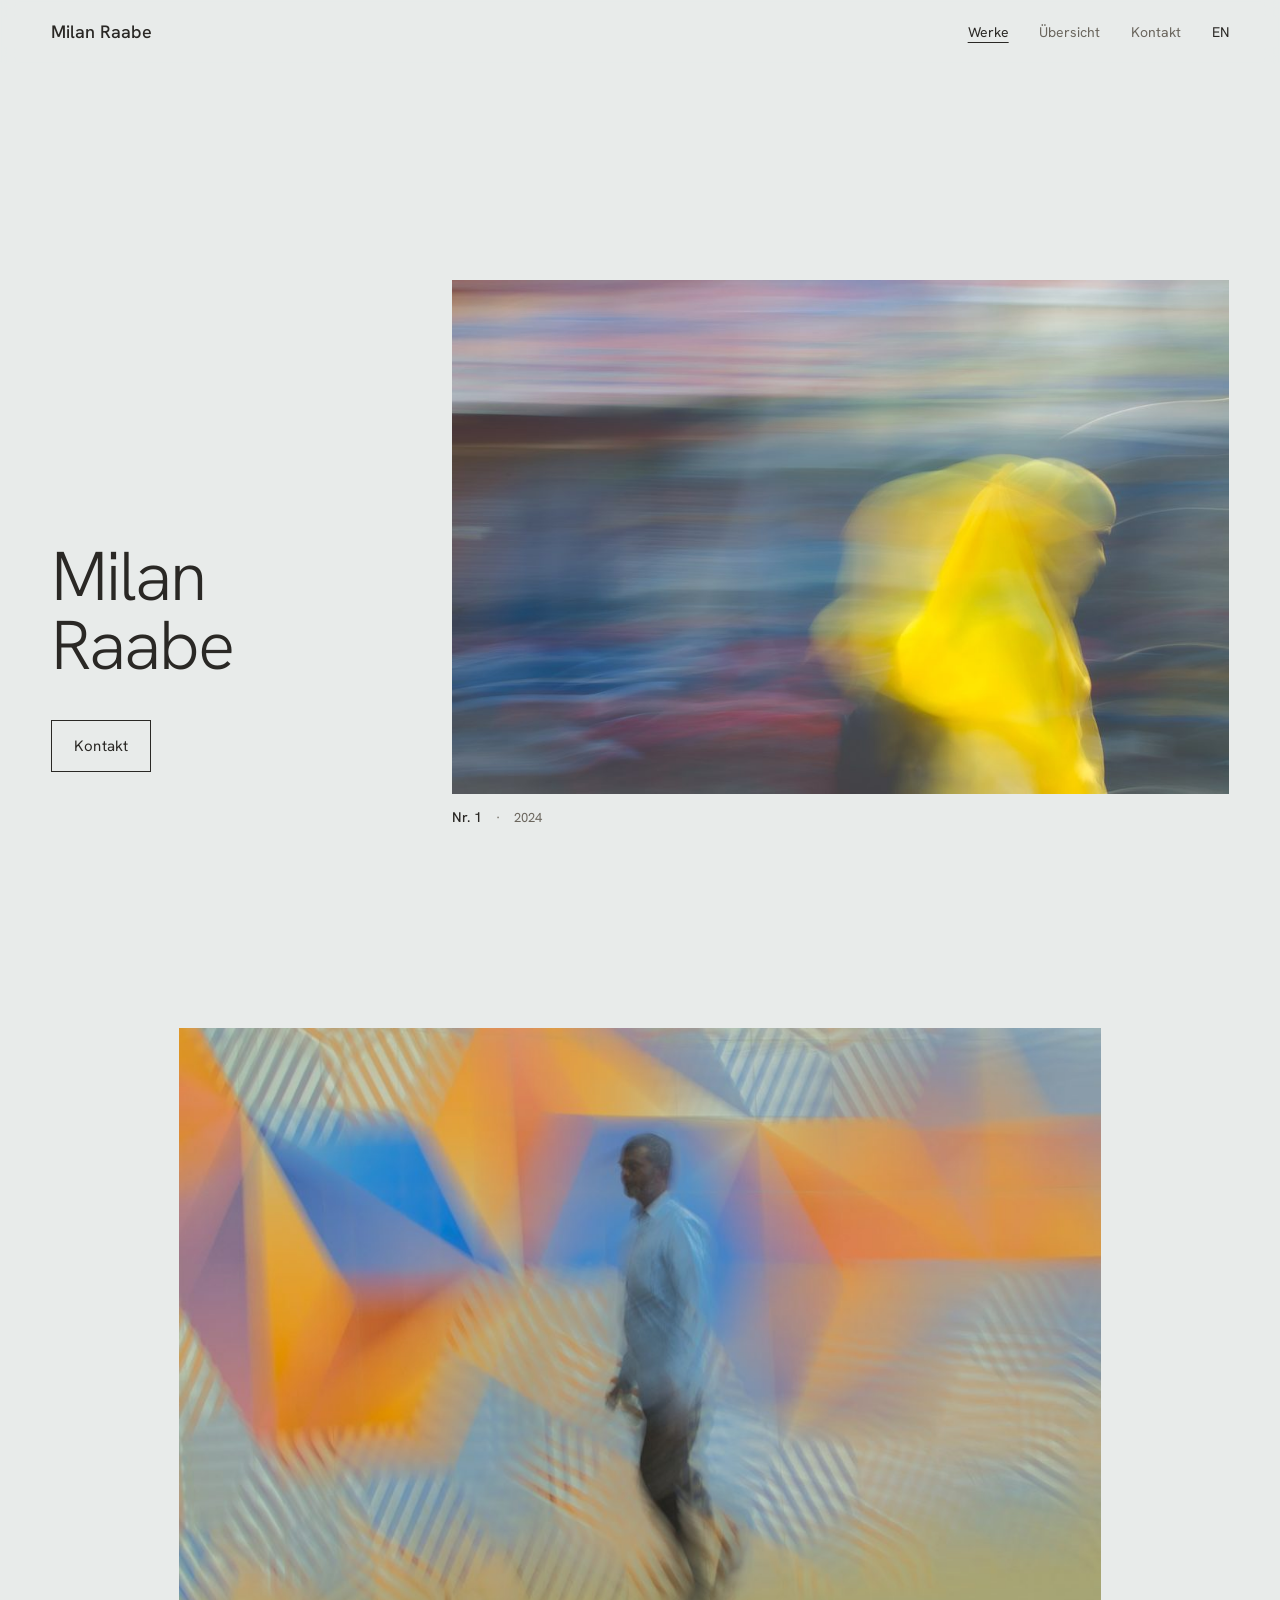
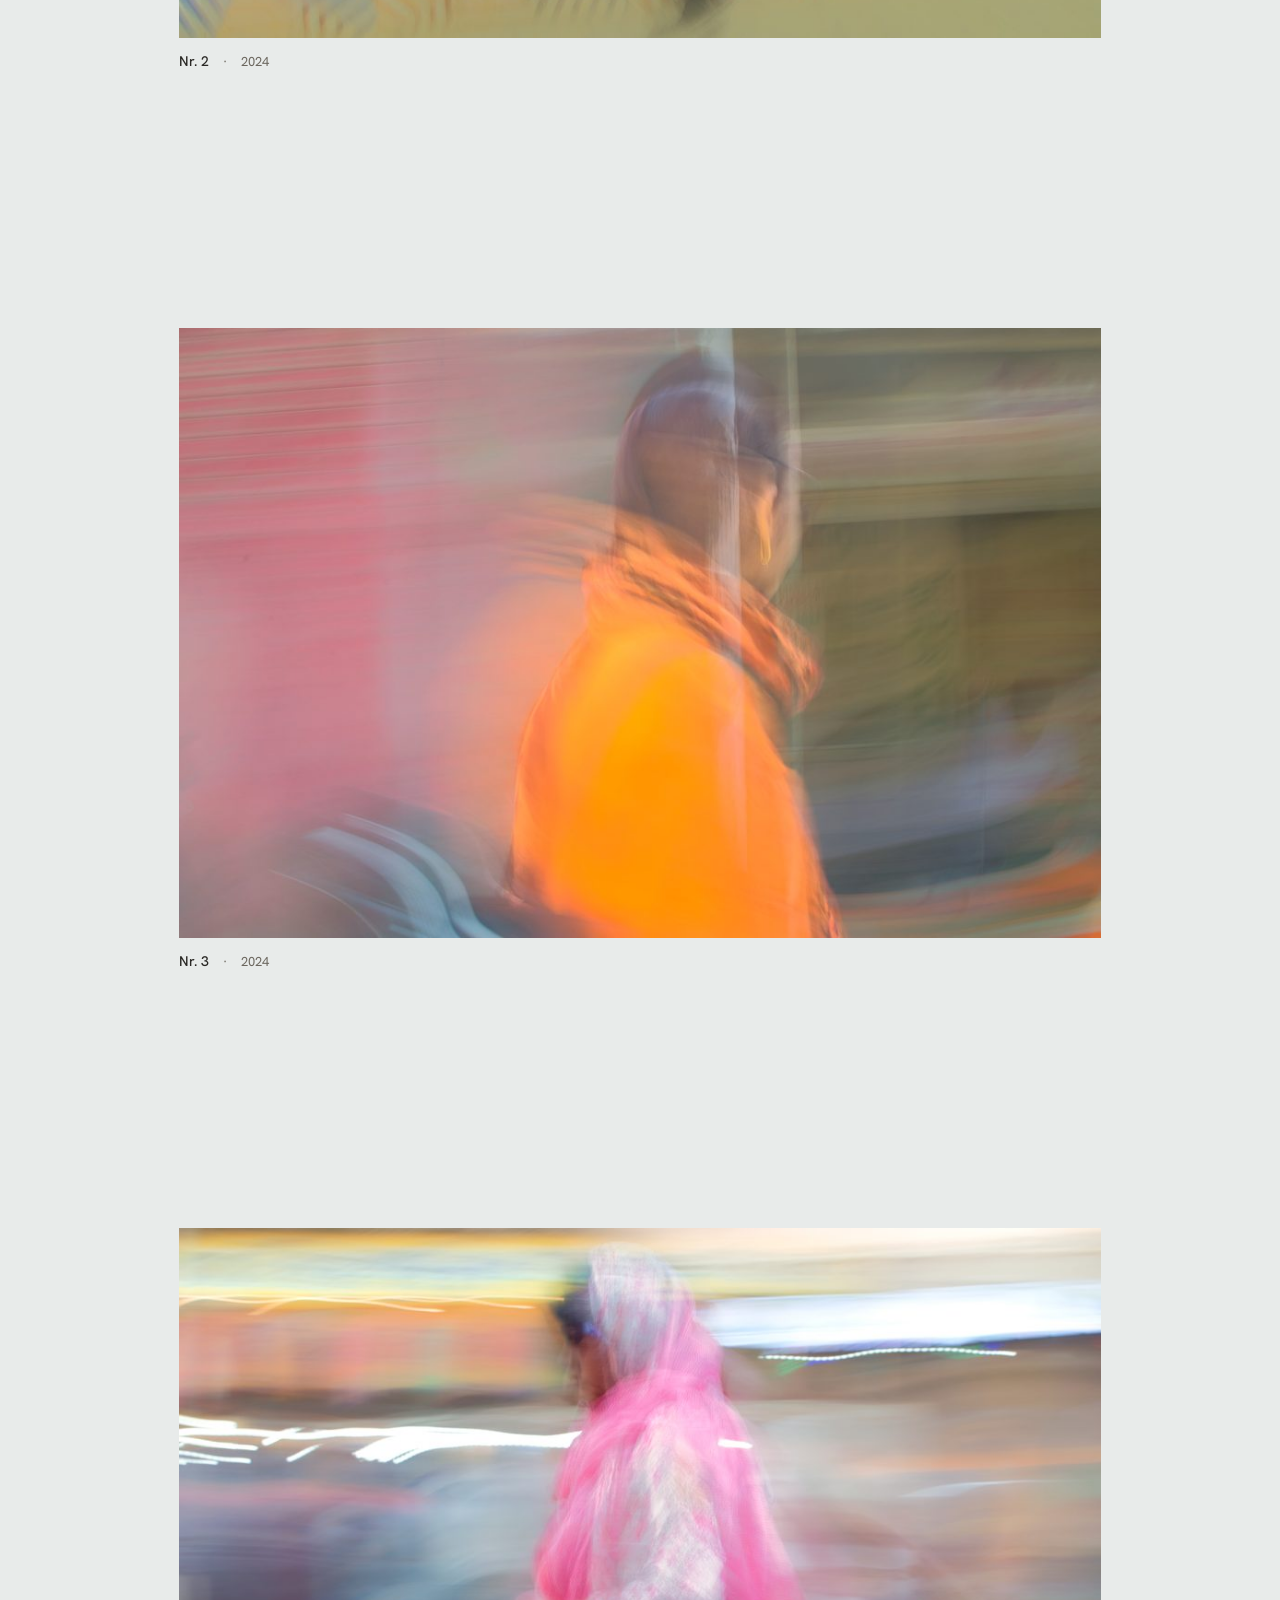
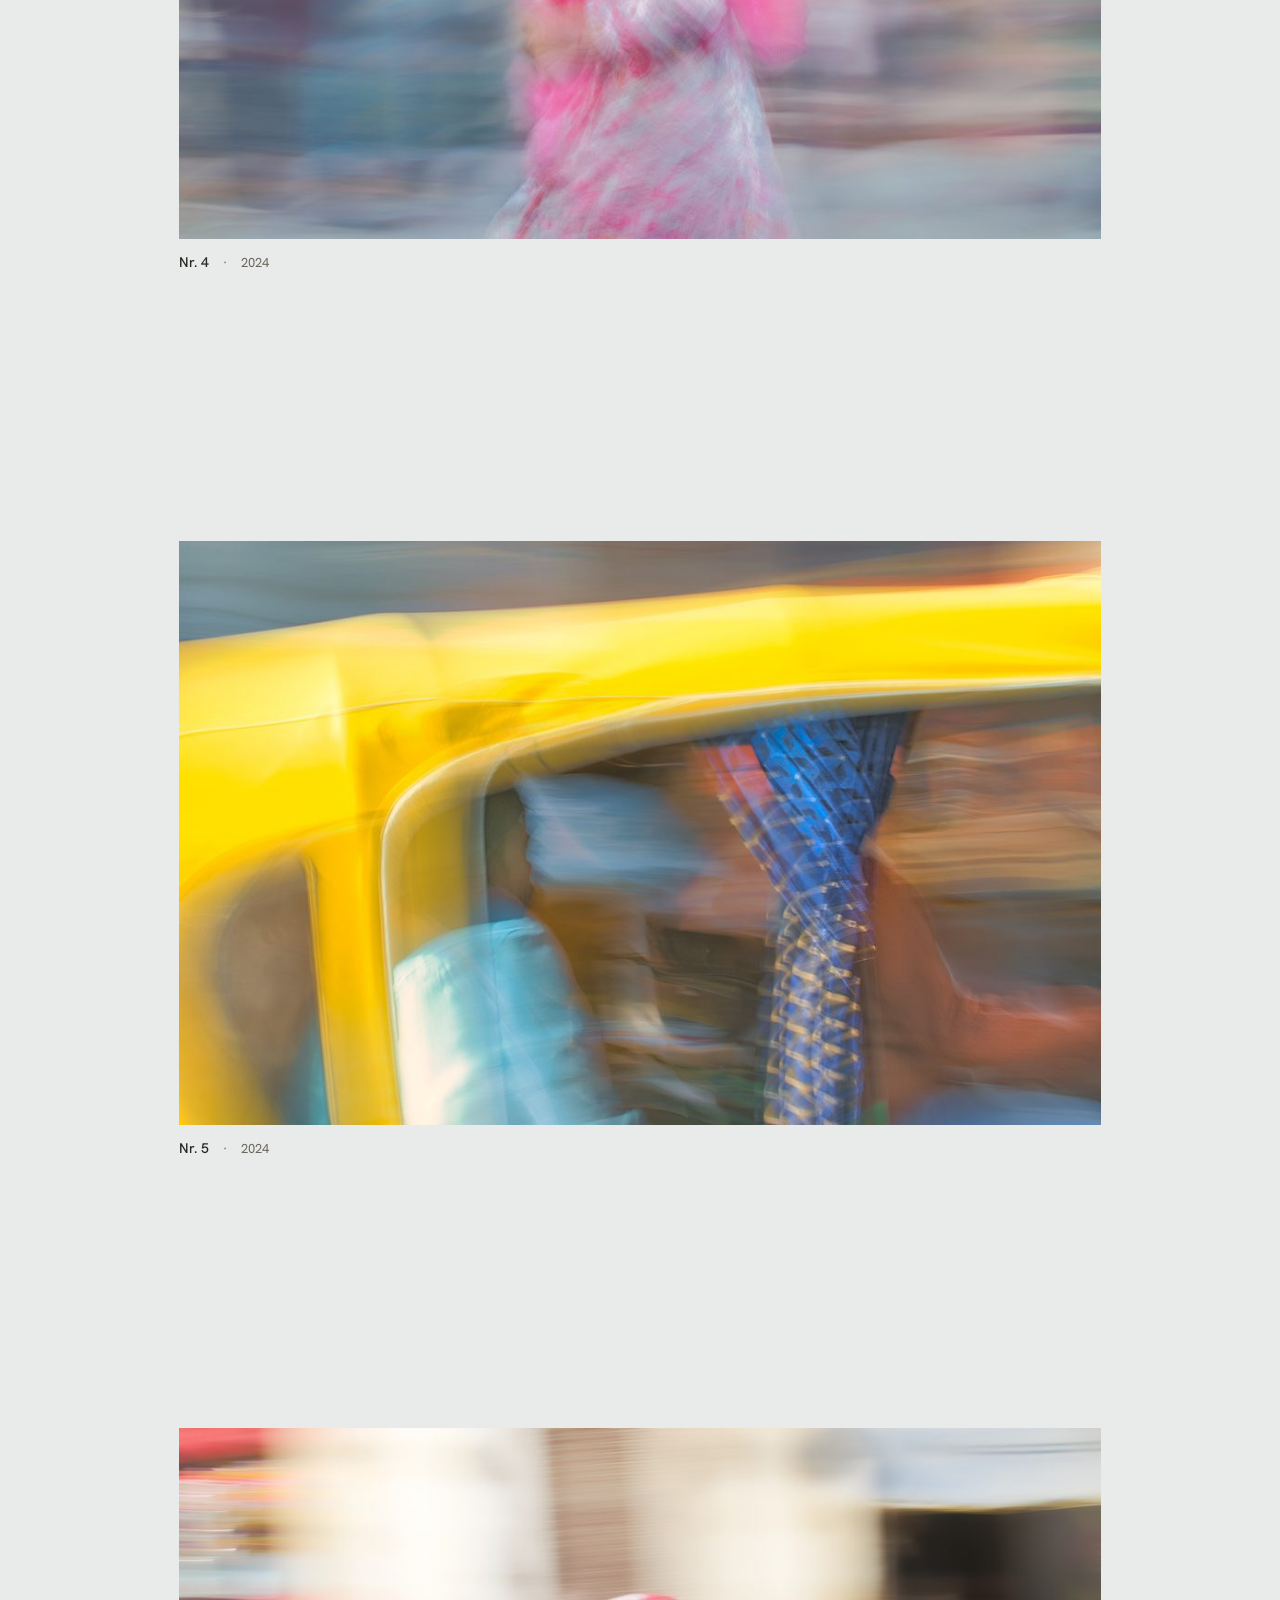
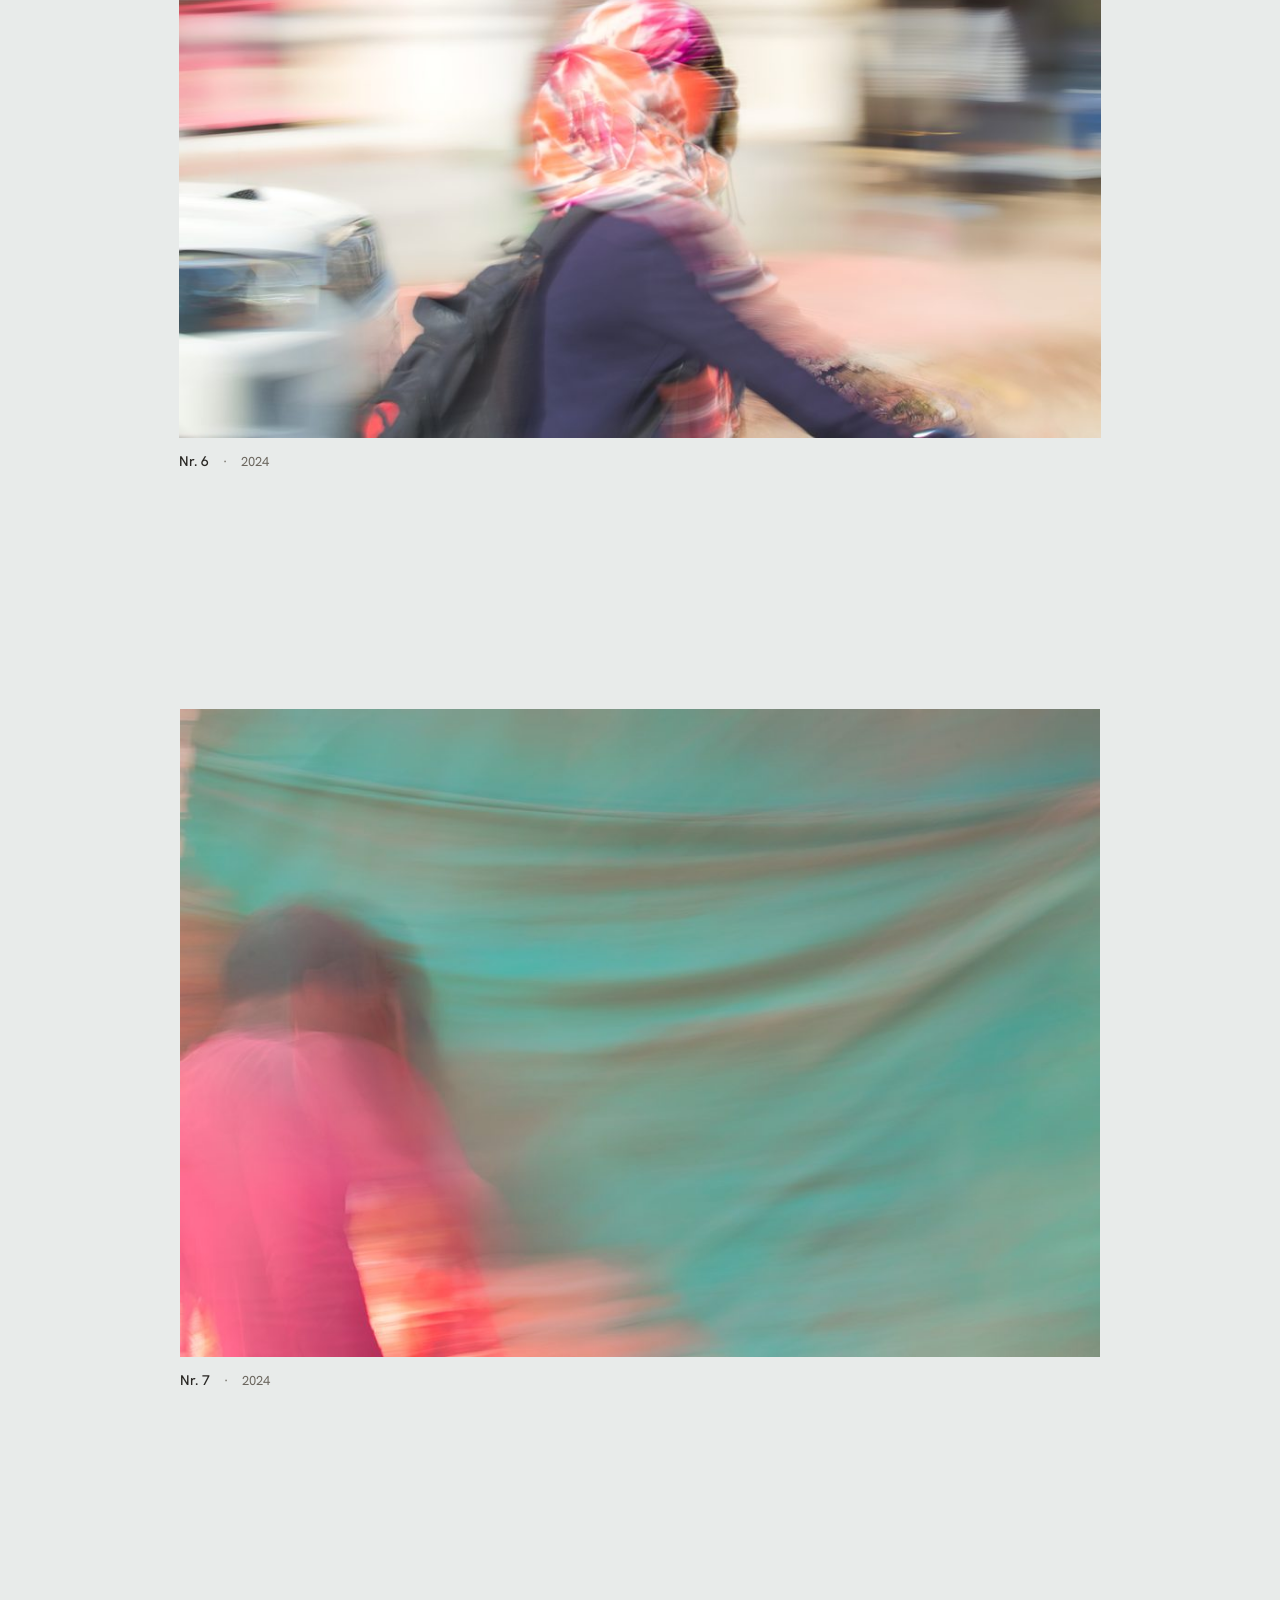
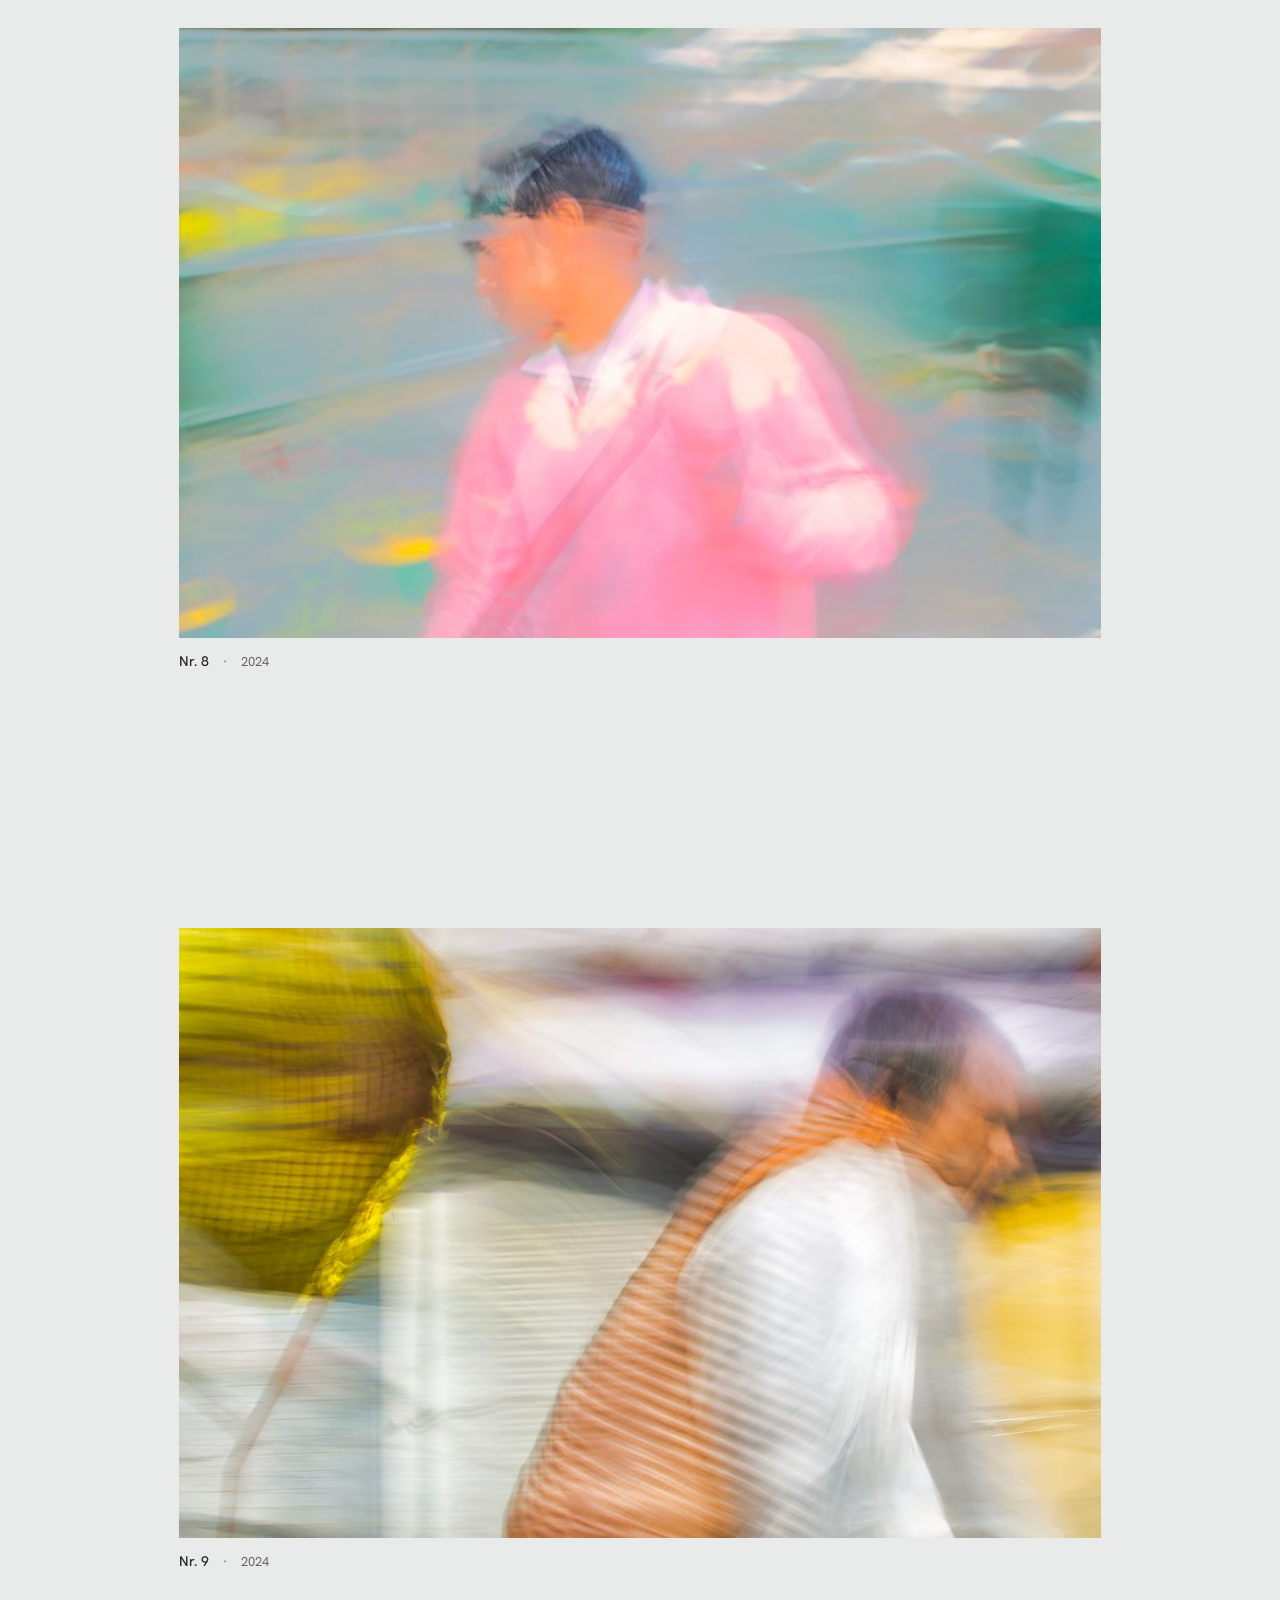
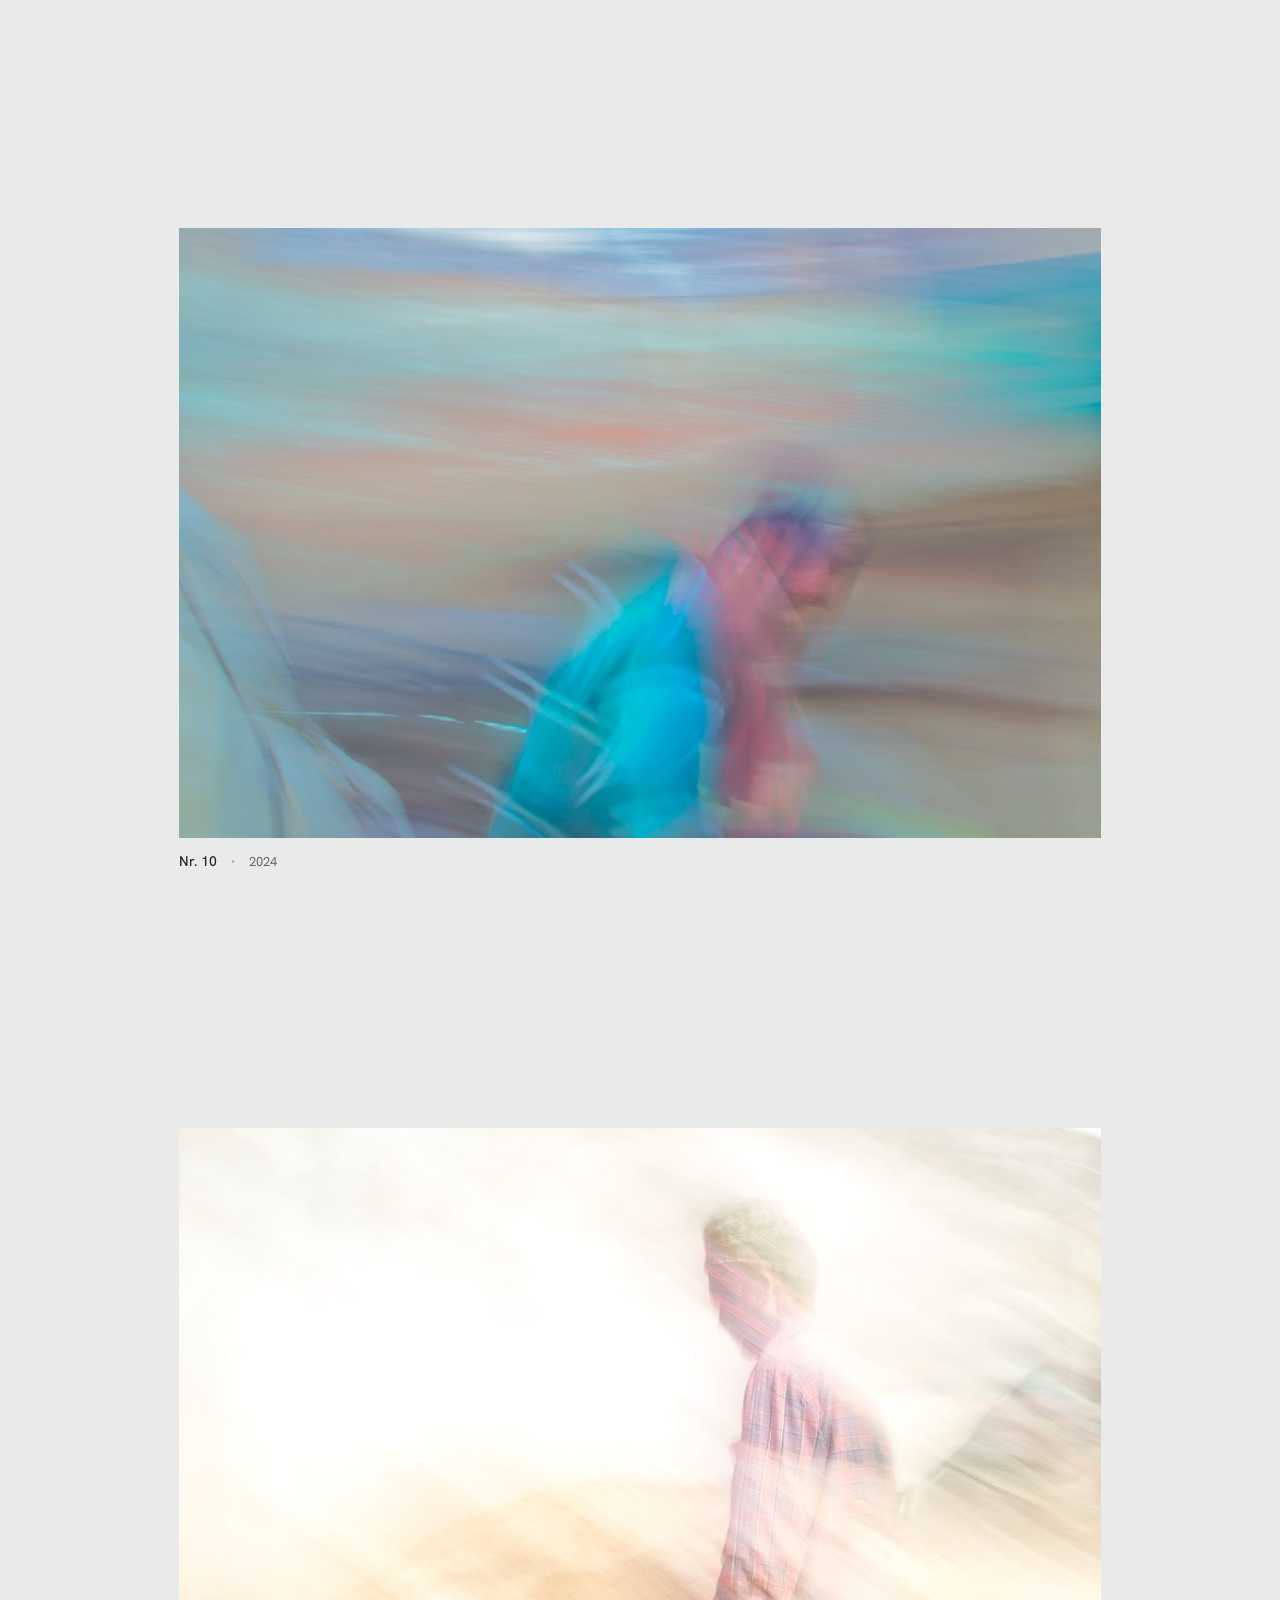
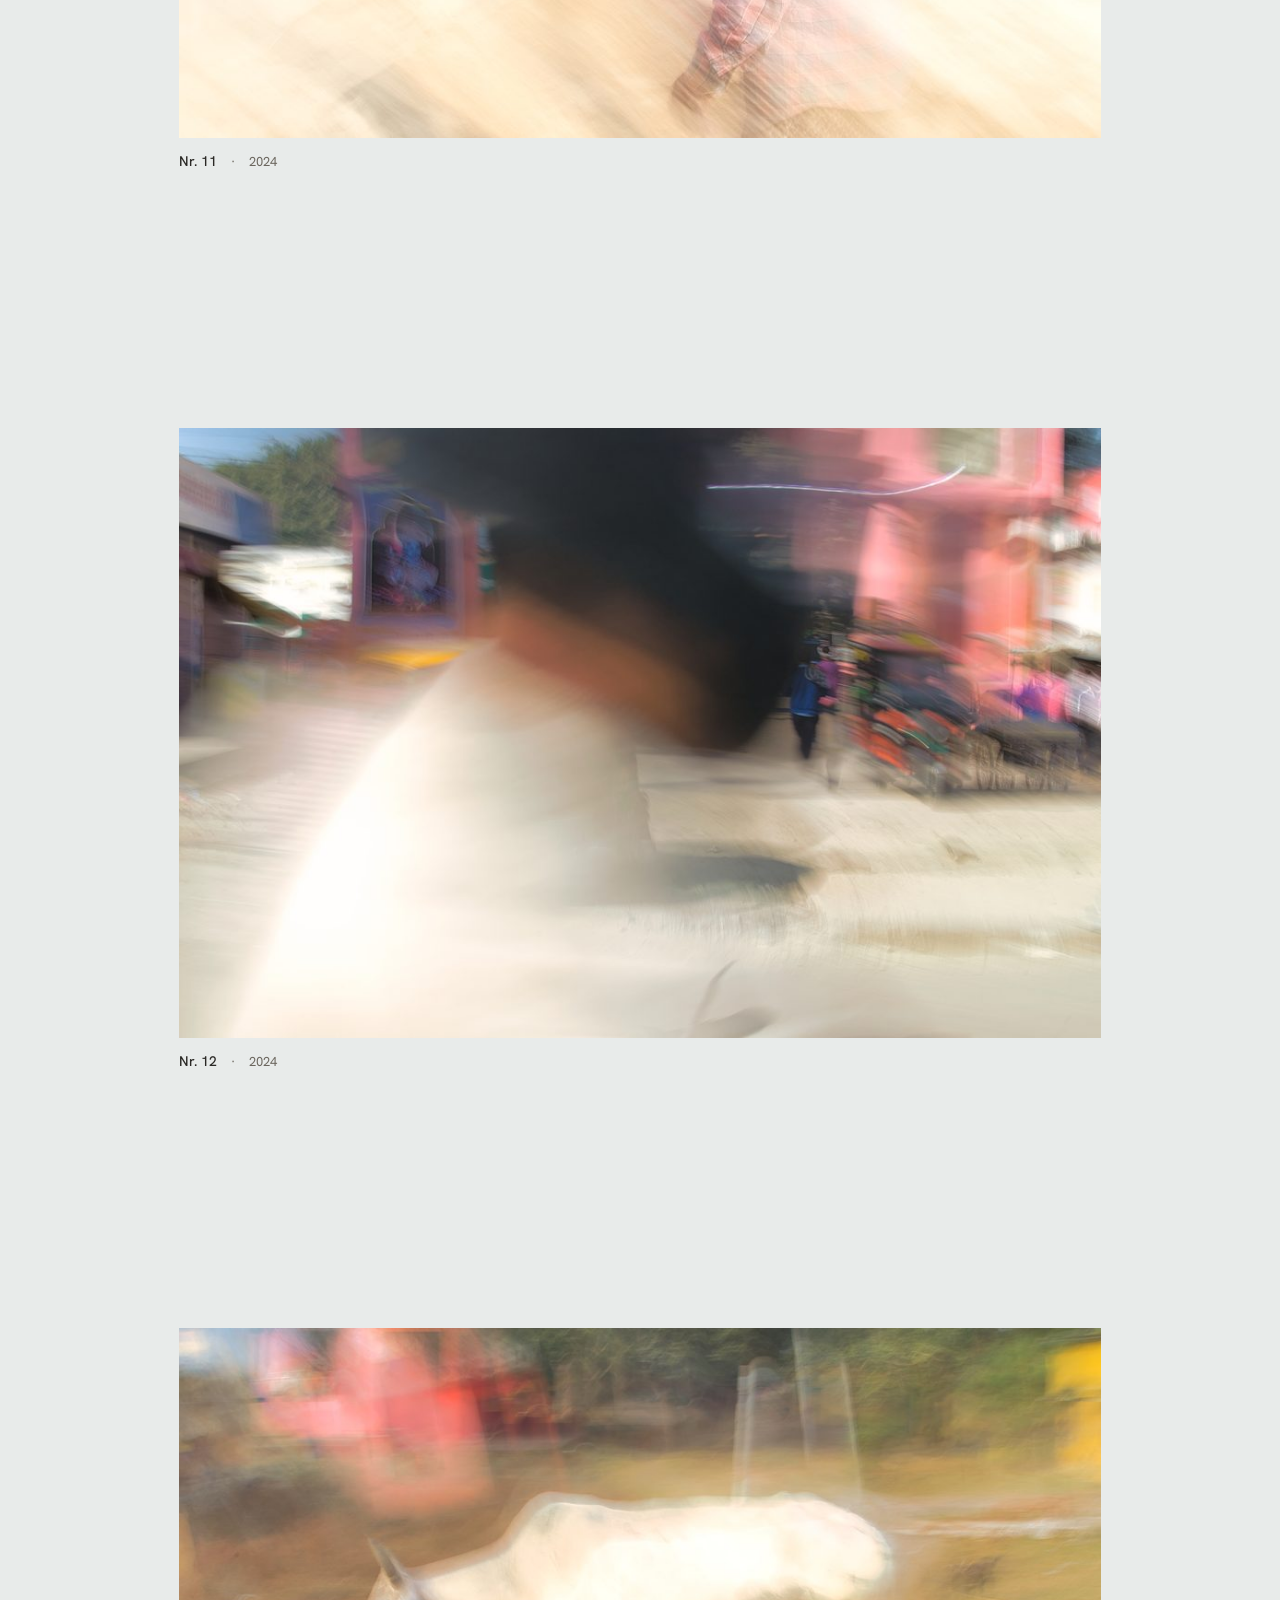
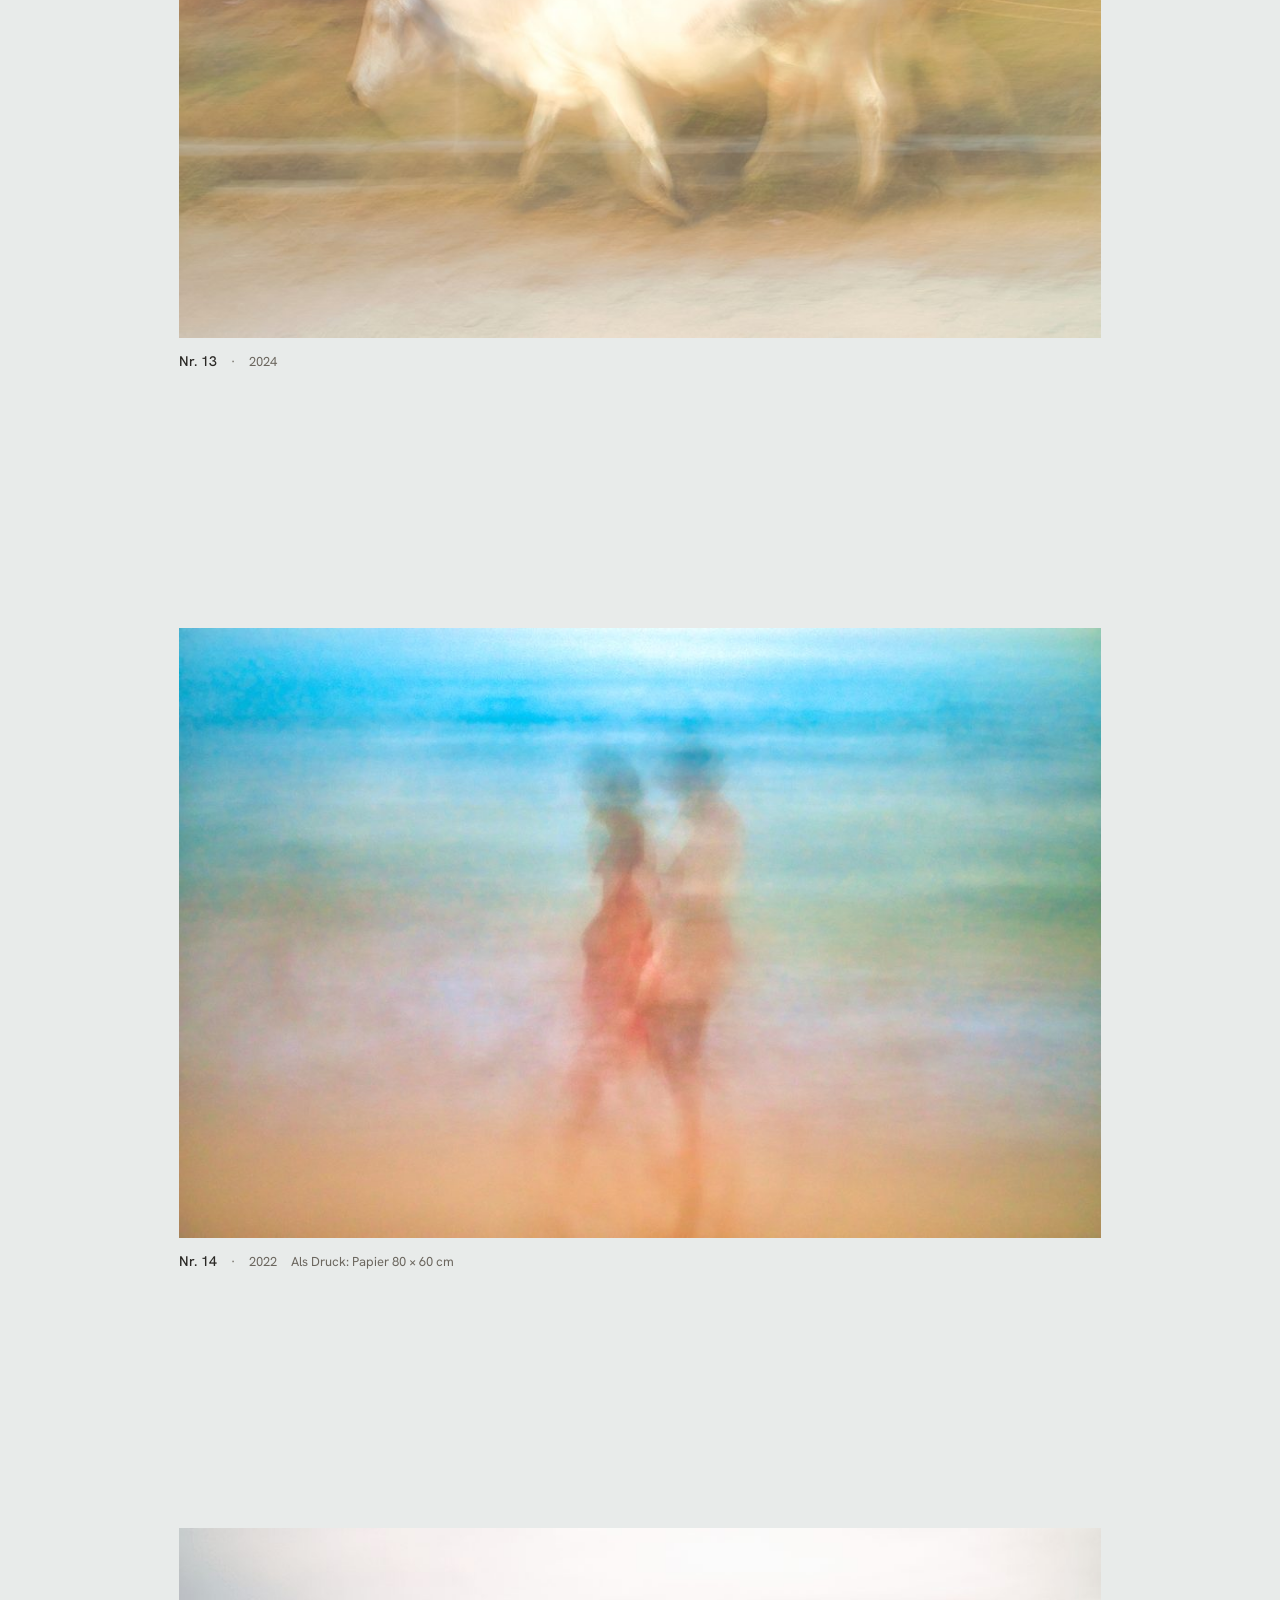
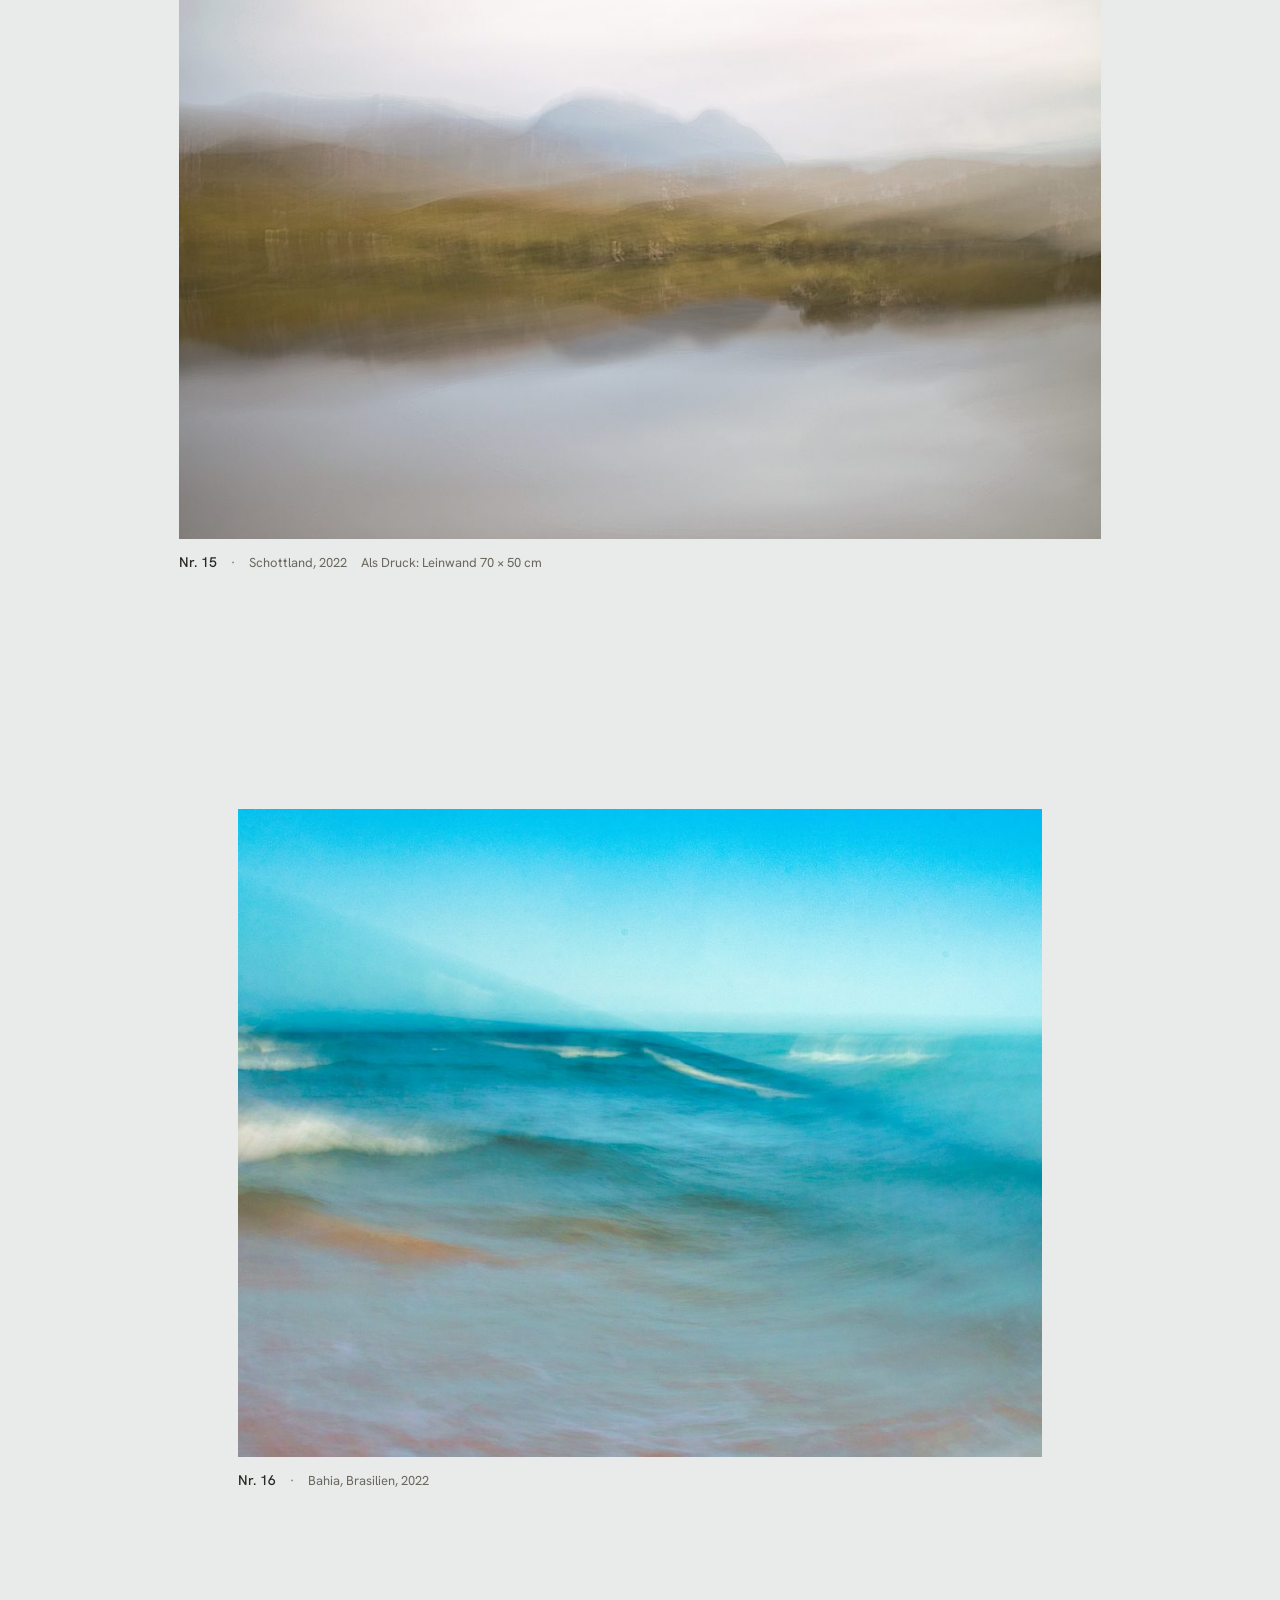
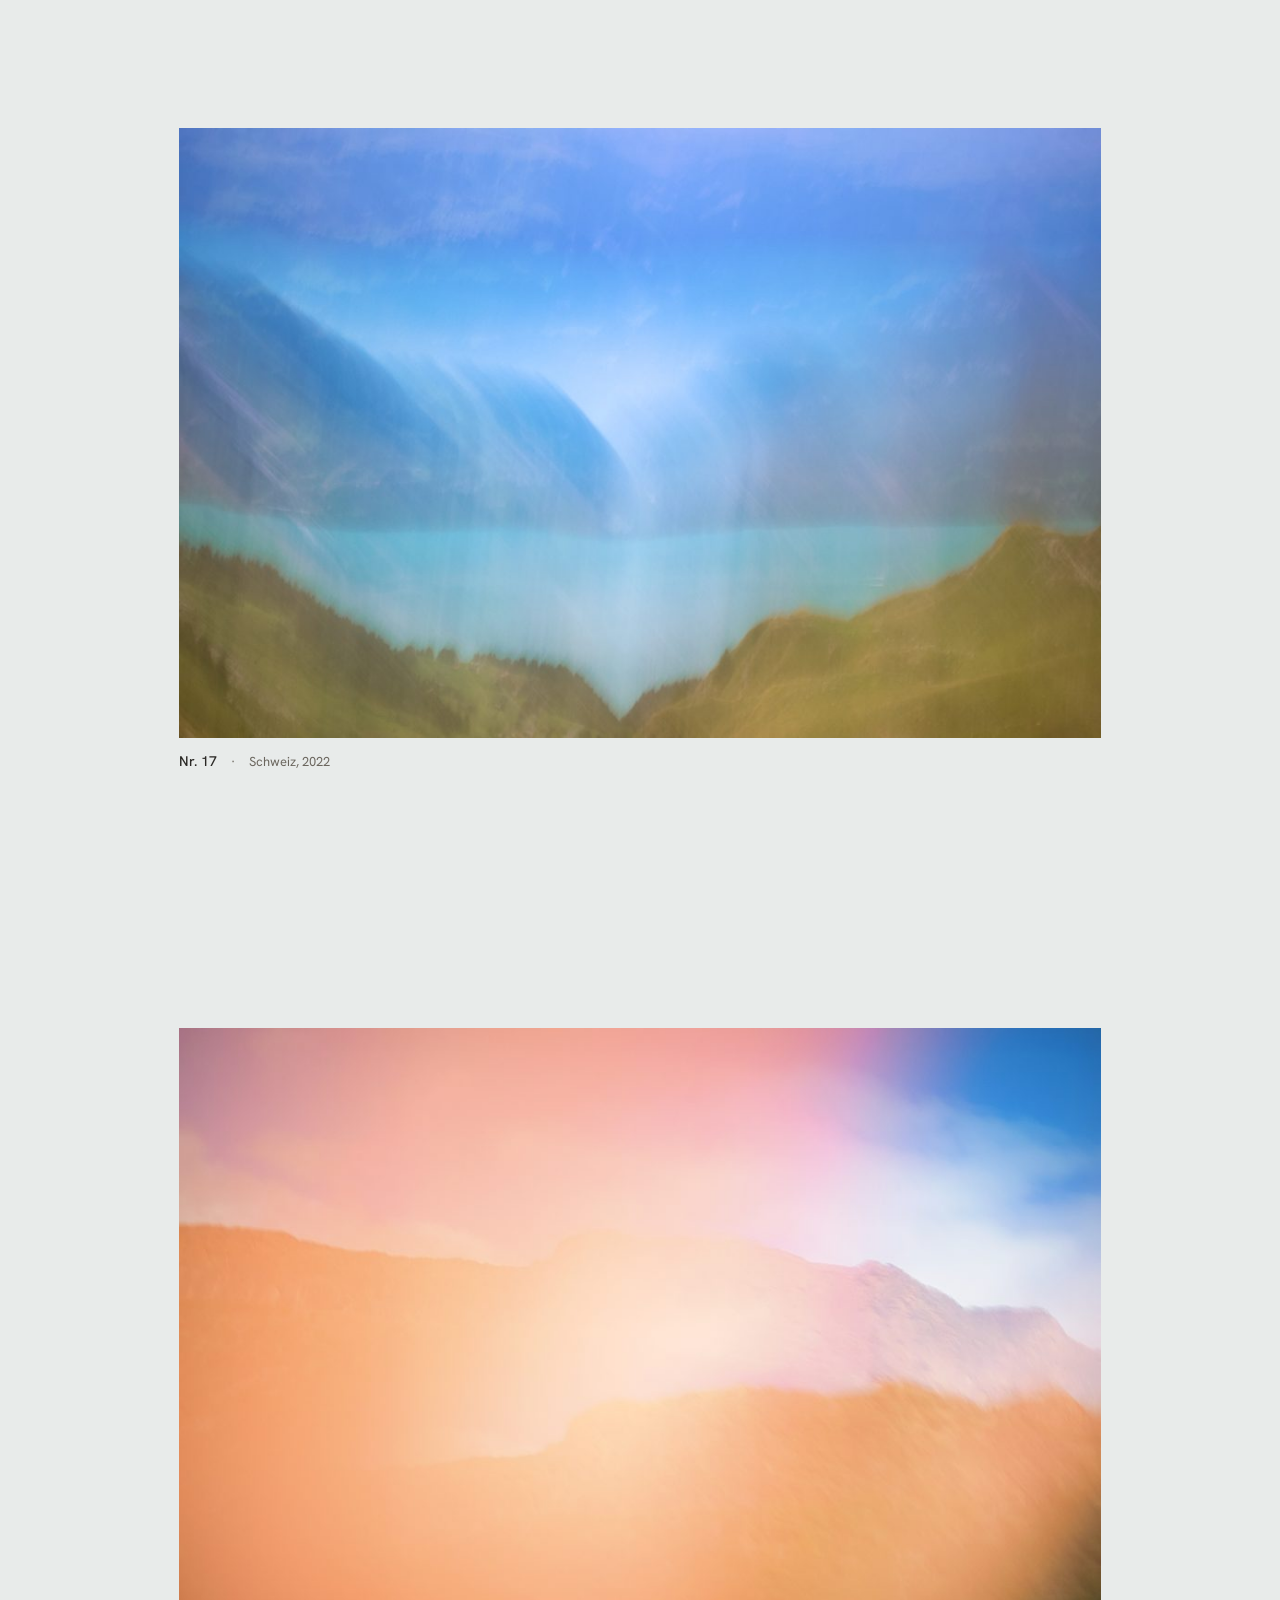
==== commit b6f99277: "Nr. 8 durch neue Fassung ersetzt Co-Authored-By: Claude Opus 5.5 <noreply@anthropic.com>" ====
--- a/index.html
+++ b/index.html
@@ -74,8 +74,8 @@
       <img src="bilder/werk-07-1600.jpg?v=e518cc33" srcset="bilder/werk-07-1000.jpg?v=e518cc33 1000w, bilder/werk-07-1600.jpg?v=e518cc33 1600w, bilder/werk-07-2400.jpg?v=e518cc33 2400w" sizes="(min-width: 900px) 70vw, 100vw" width="1600" height="1128" alt="Fotografie Nr. 7, 2024" loading="lazy" decoding="async">
       <figcaption><span class="bu-nr">Nr. 7</span><span class="bu-meta">2024</span></figcaption>
     </figure>
-    <figure class="werk werk--mitte" id="werk-8" style="--ar:1.4881">
-      <img src="bilder/werk-08-1600.jpg?v=3fc90657" srcset="bilder/werk-08-1000.jpg?v=3fc90657 1000w, bilder/werk-08-1600.jpg?v=3fc90657 1600w, bilder/werk-08-2400.jpg?v=3fc90657 2400w" sizes="(min-width: 900px) 70vw, 100vw" width="1600" height="1075" alt="Fotografie Nr. 8, 2024" loading="lazy" decoding="async">
+    <figure class="werk werk--mitte" id="werk-8" style="--ar:1.5106">
+      <img src="bilder/werk-08-1600.jpg?v=46ea5eb6" srcset="bilder/werk-08-1000.jpg?v=46ea5eb6 1000w, bilder/werk-08-1600.jpg?v=46ea5eb6 1600w, bilder/werk-08-2400.jpg?v=46ea5eb6 2400w" sizes="(min-width: 900px) 70vw, 100vw" width="1600" height="1059" alt="Fotografie Nr. 8, 2024" loading="lazy" decoding="async">
       <figcaption><span class="bu-nr">Nr. 8</span><span class="bu-meta">2024</span></figcaption>
     </figure>
     <figure class="werk werk--mitte" id="werk-9" style="--ar:1.5106">
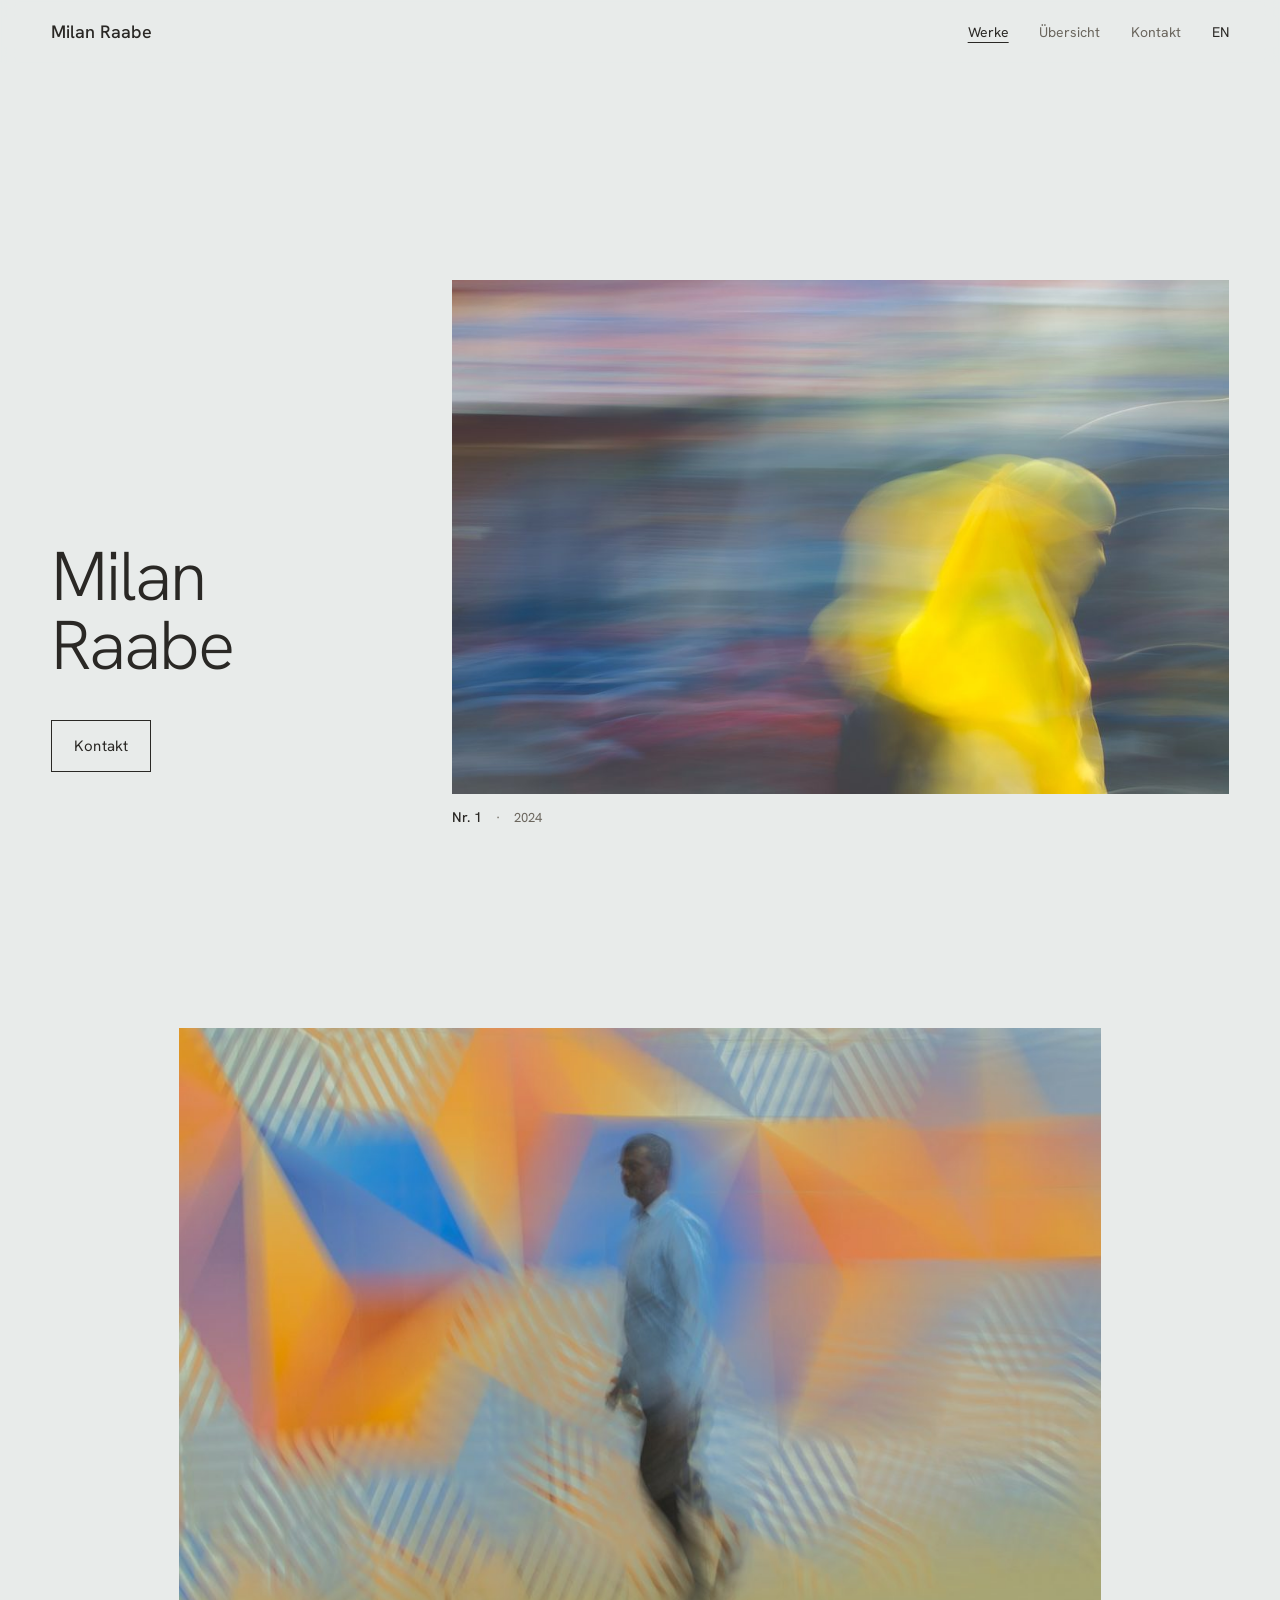
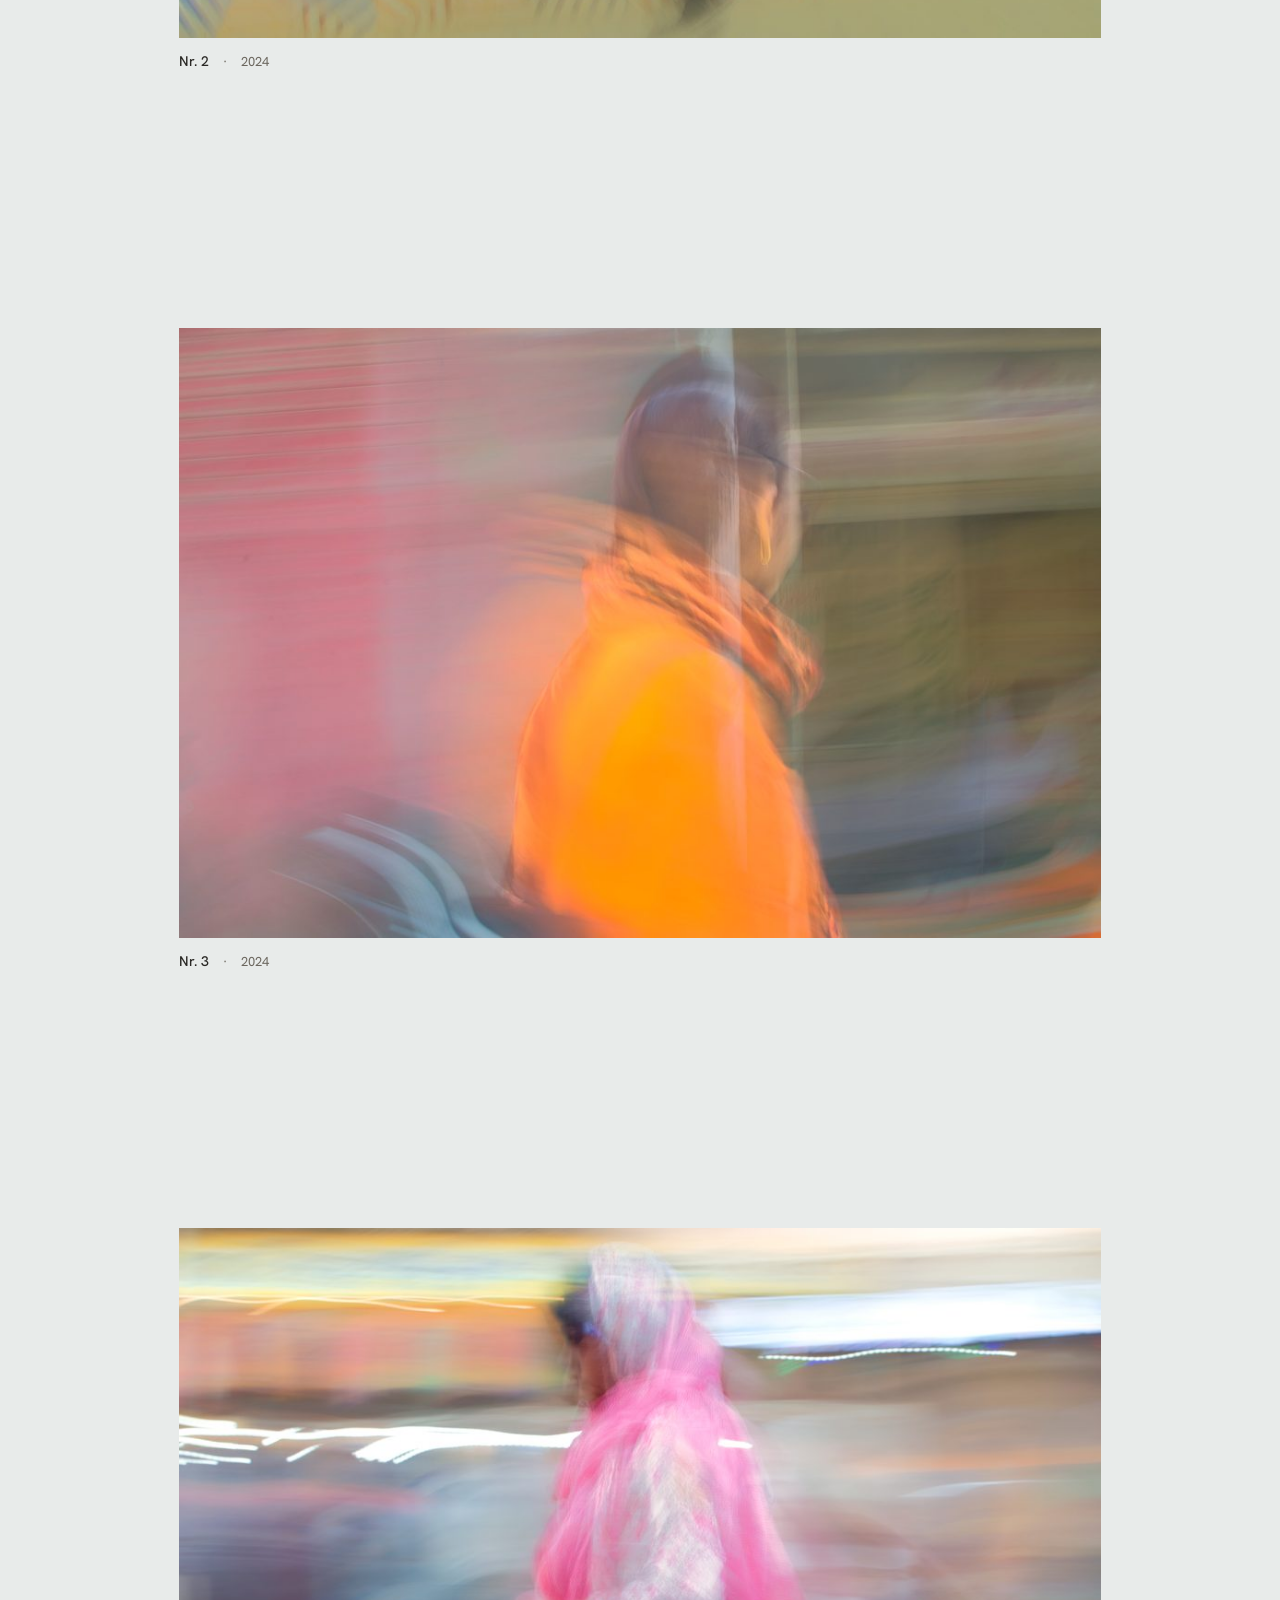
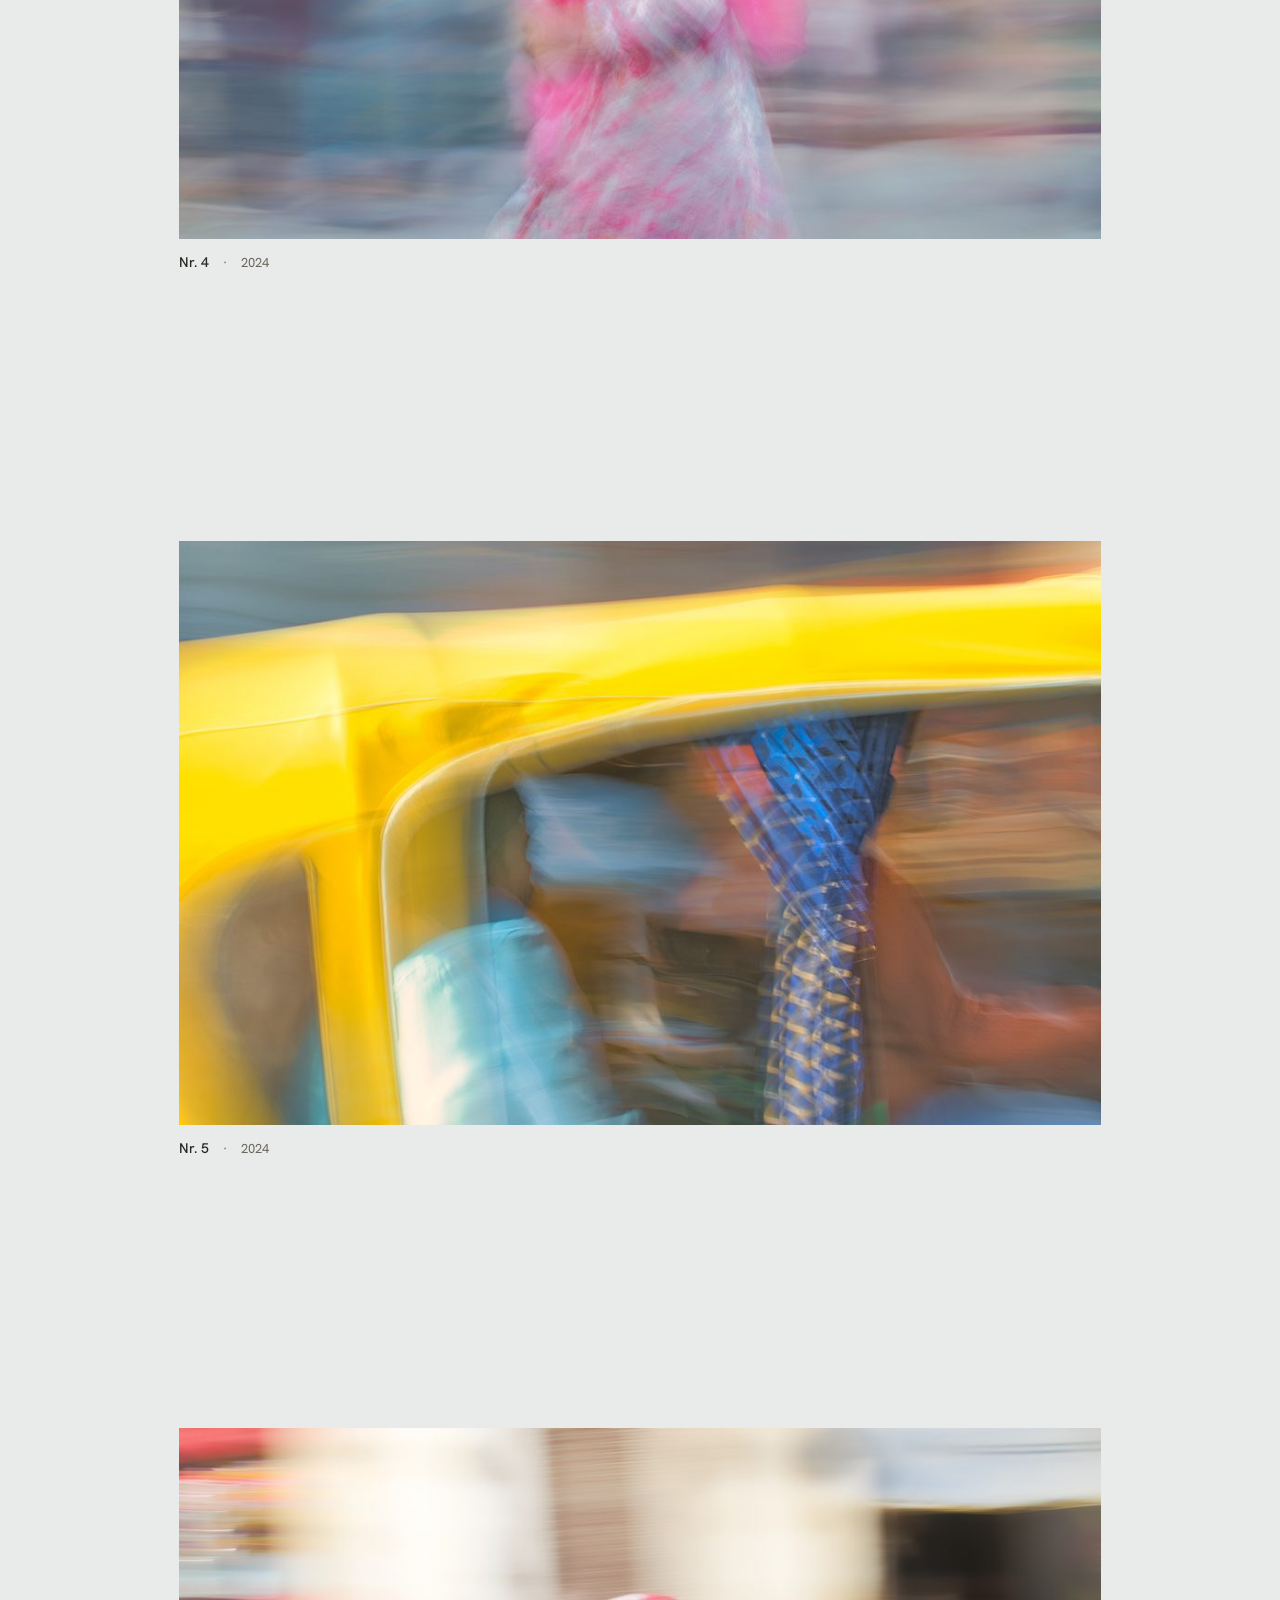
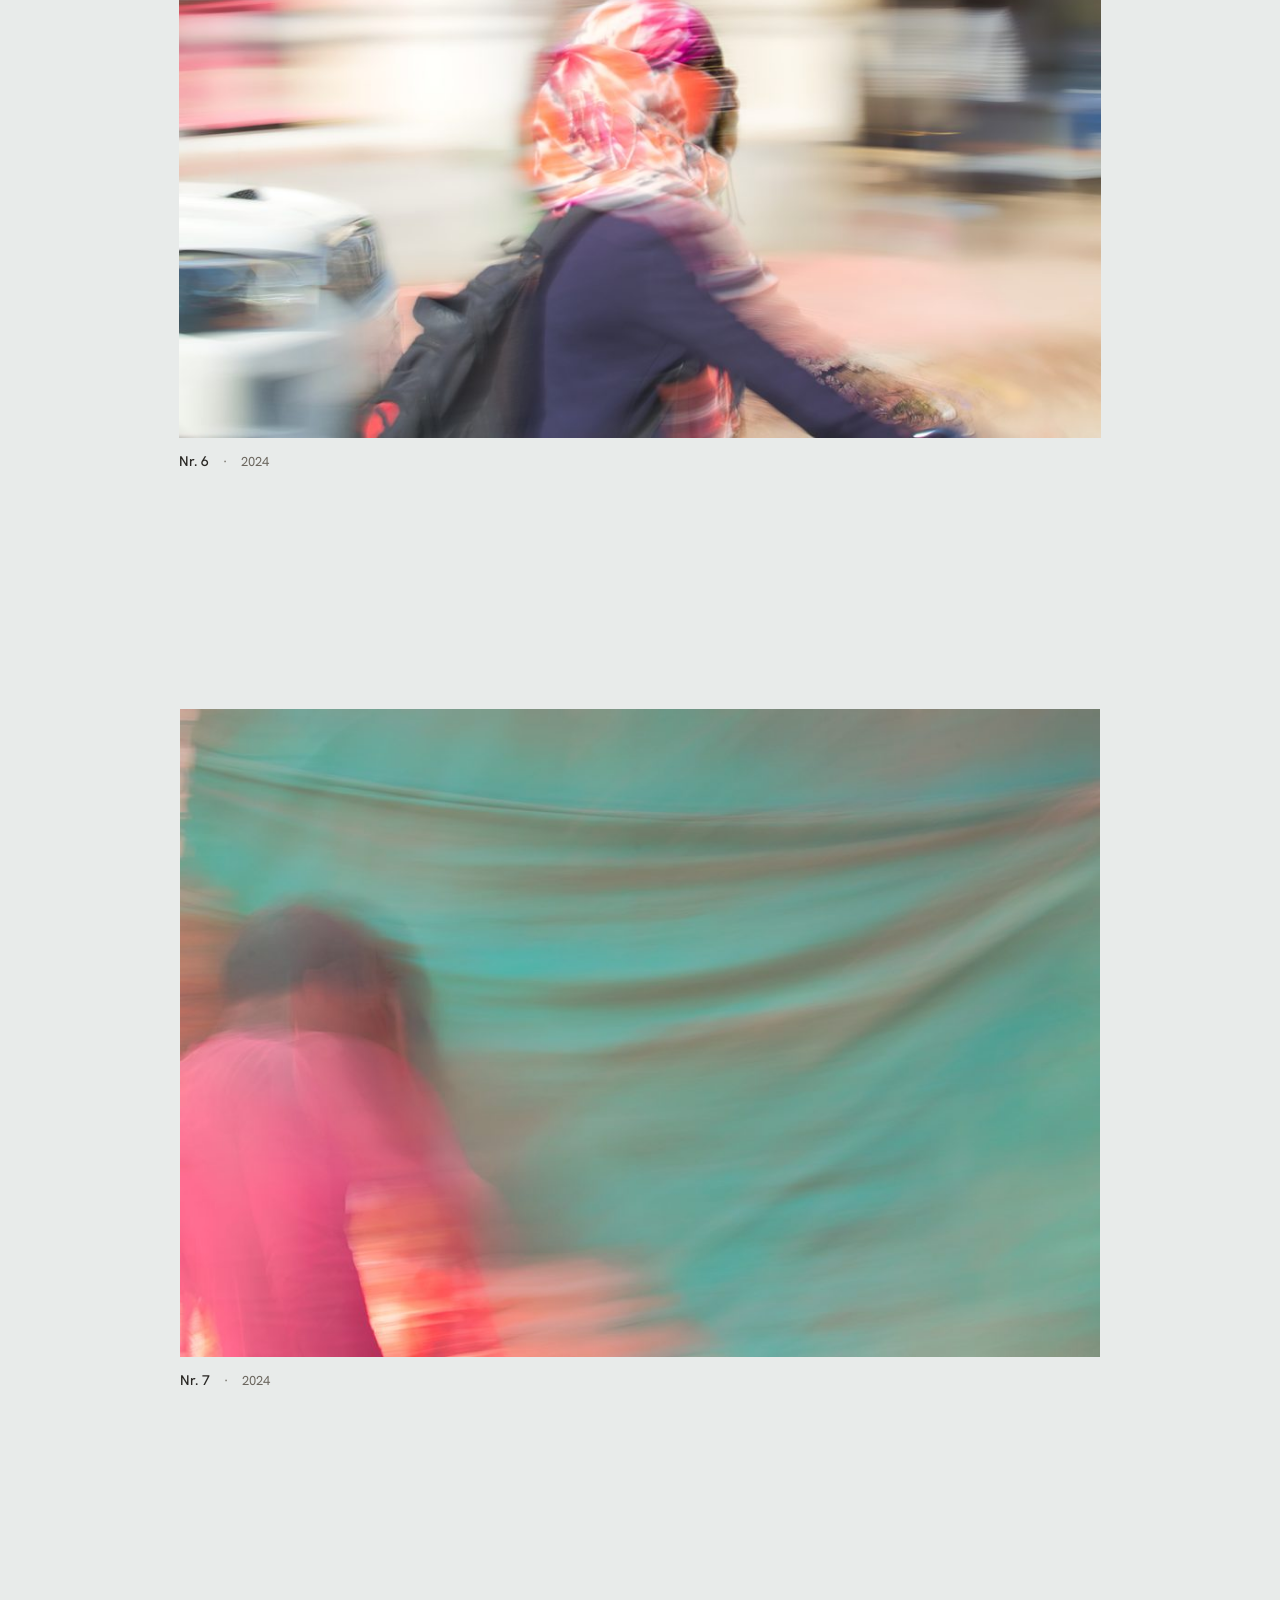
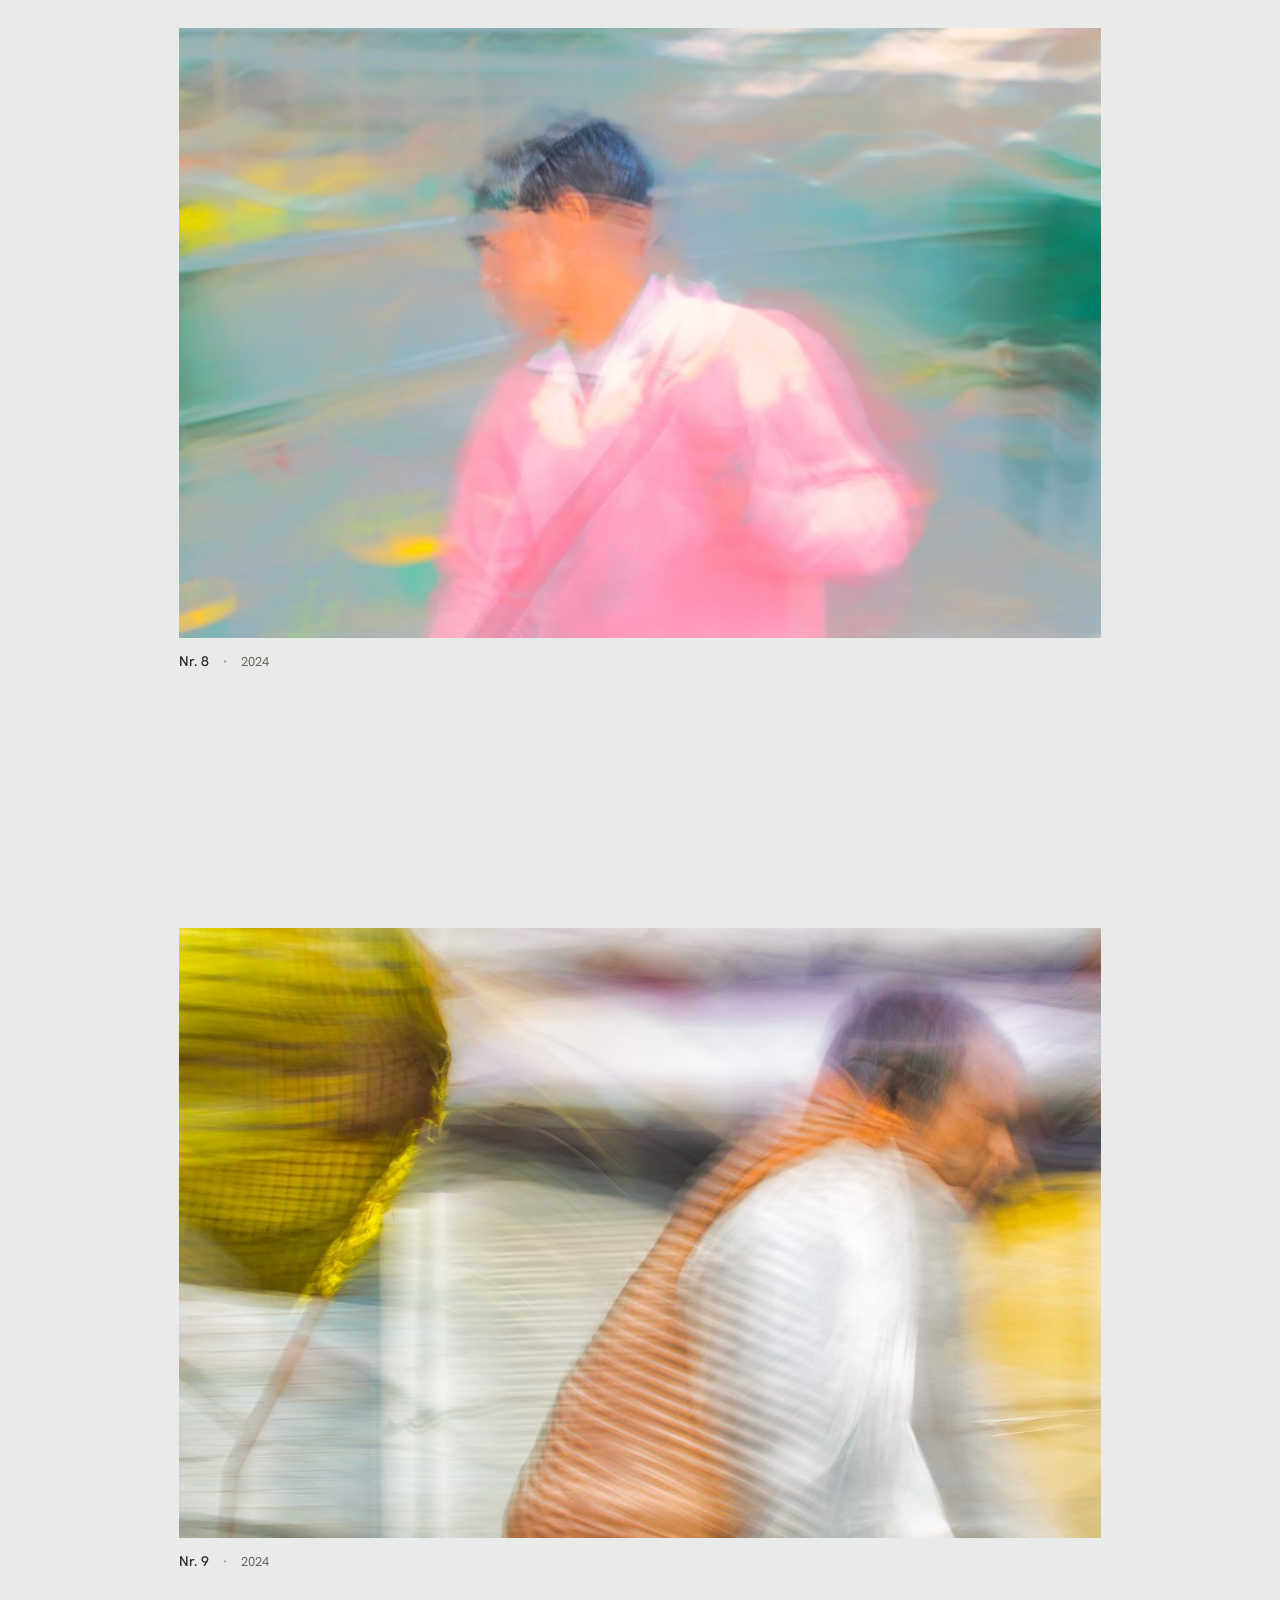
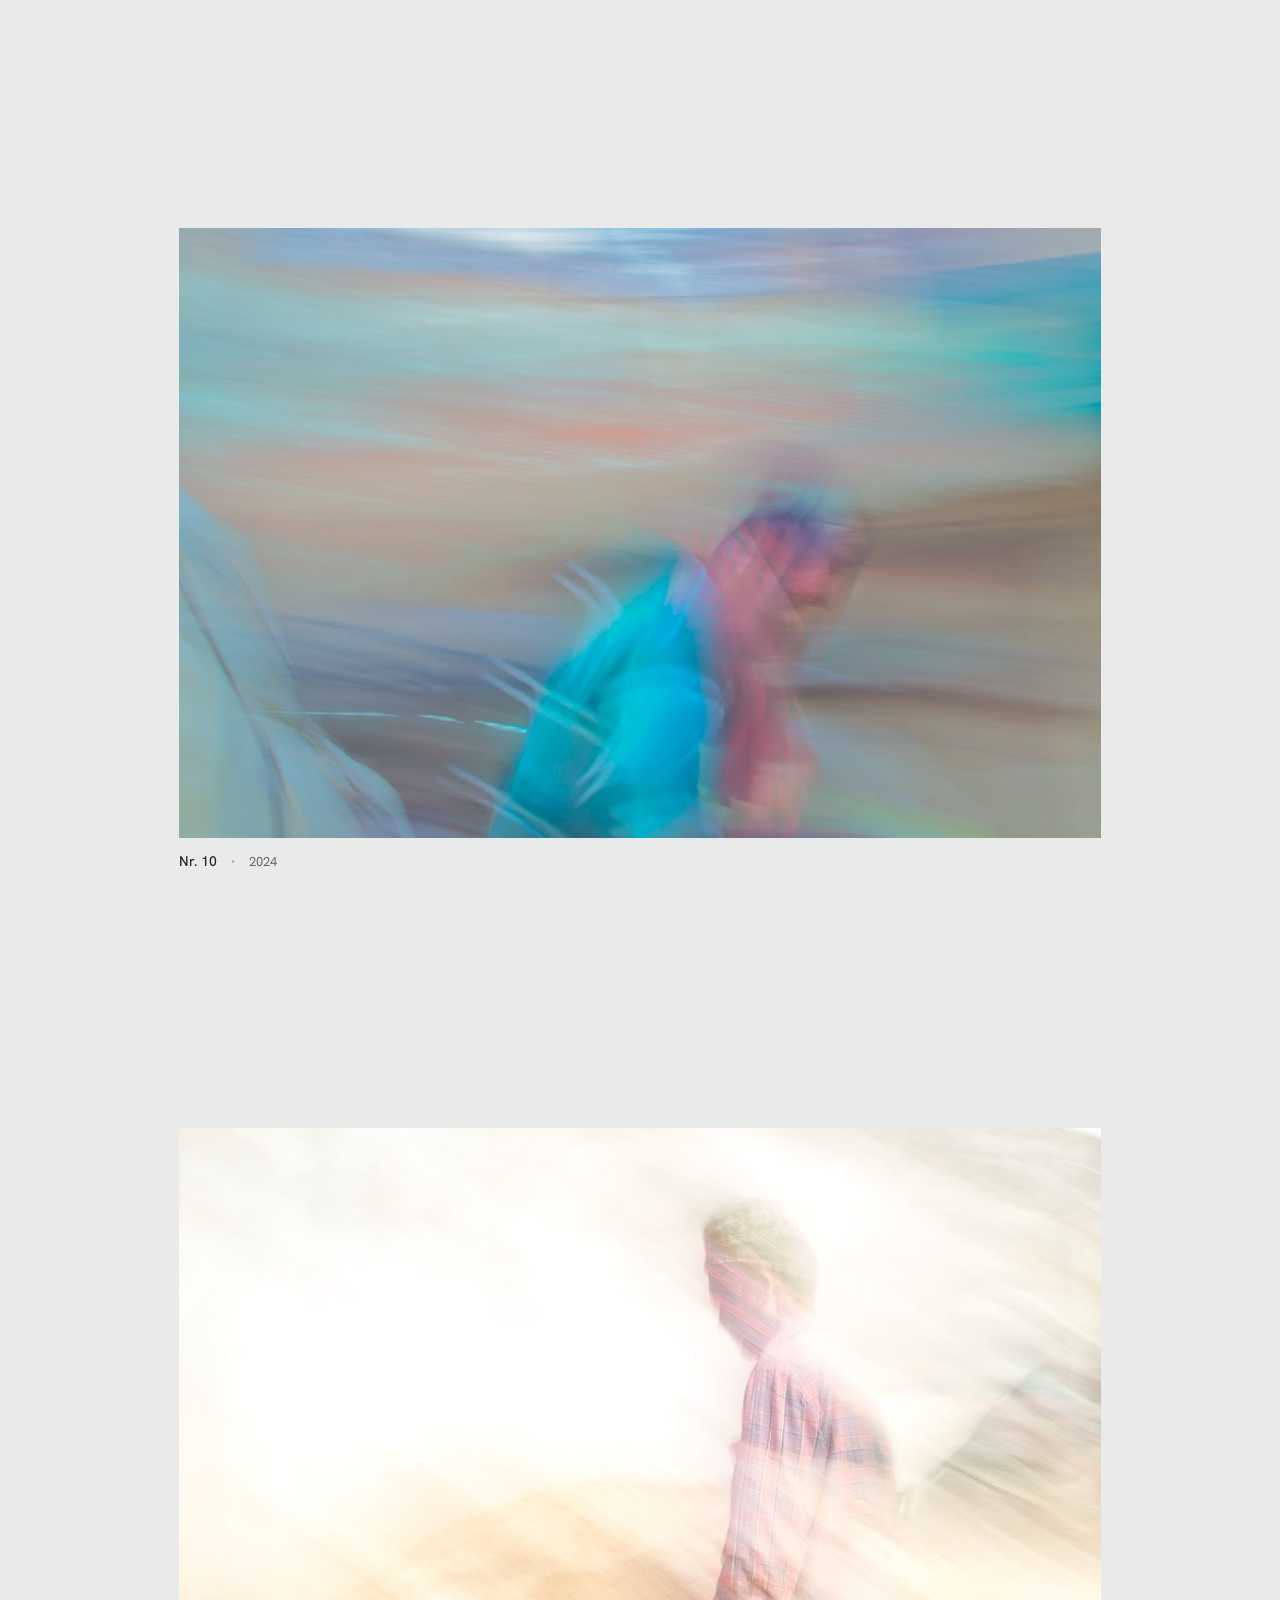
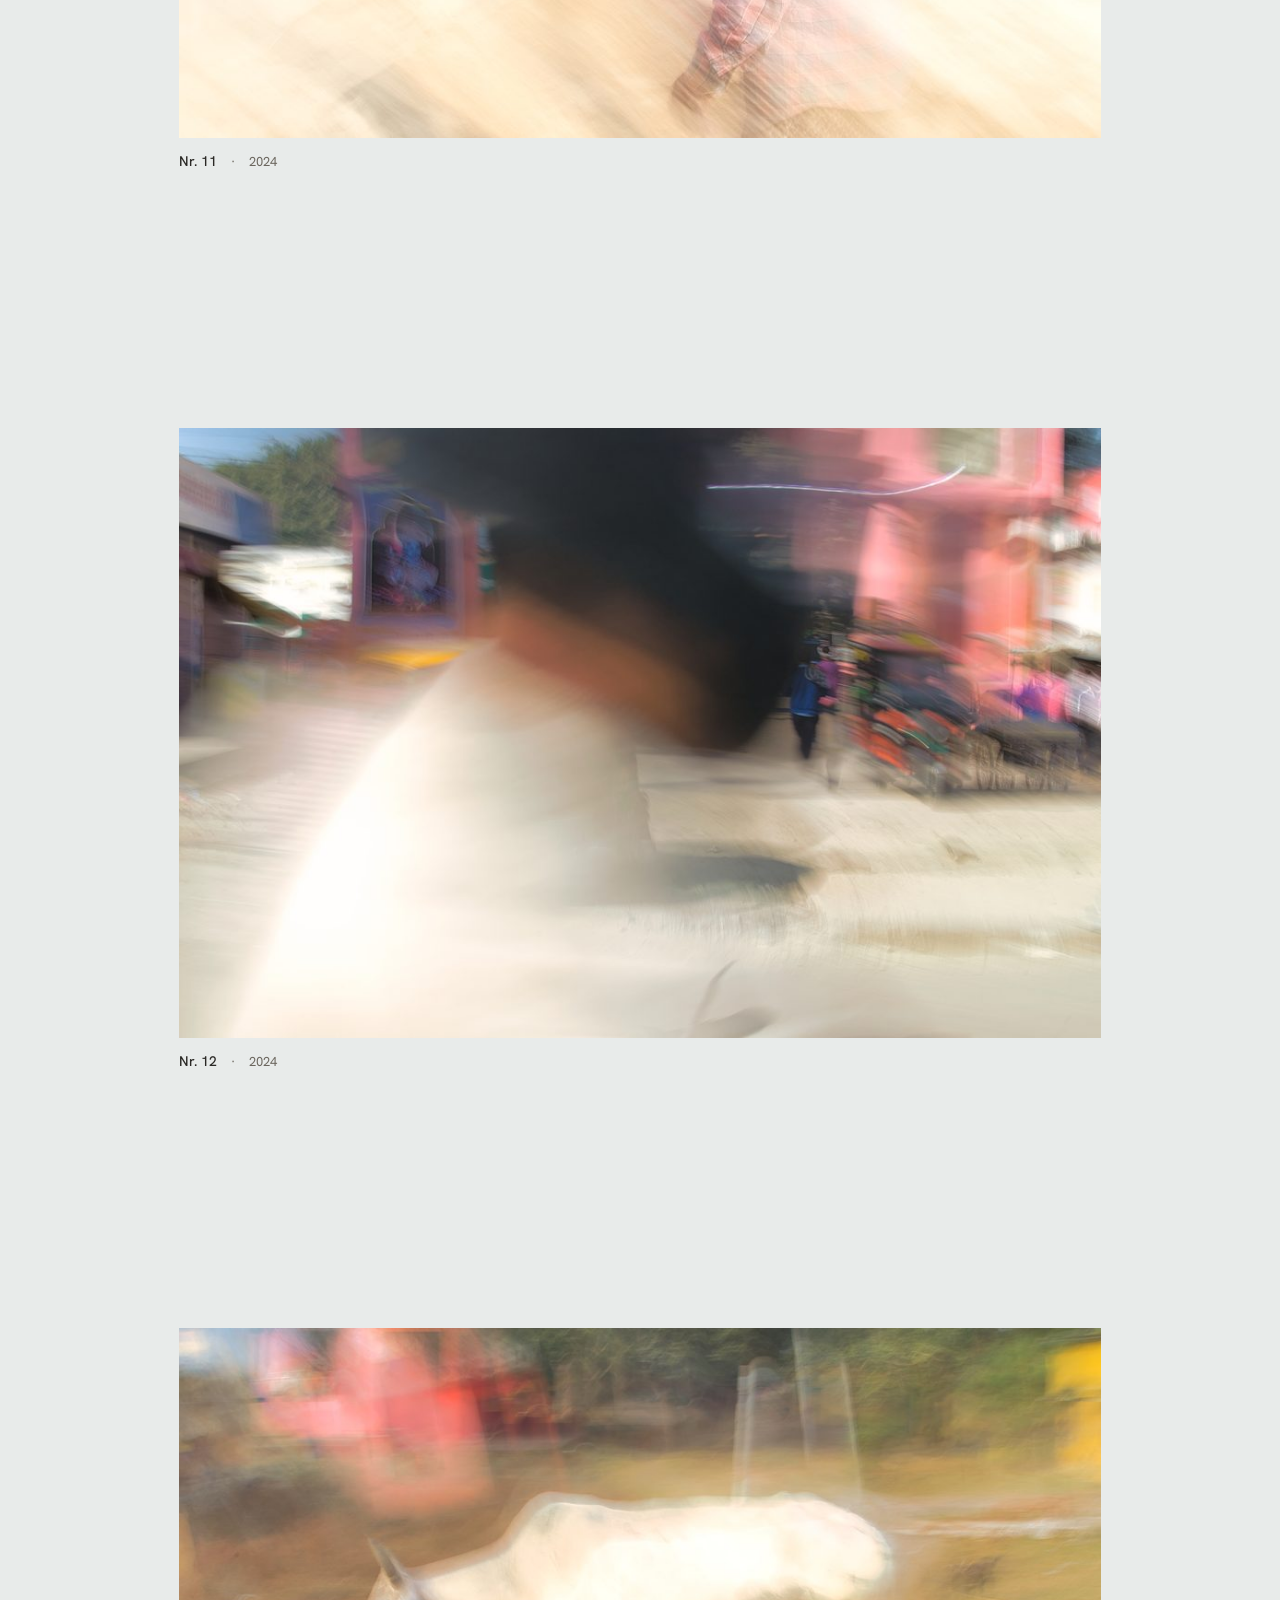
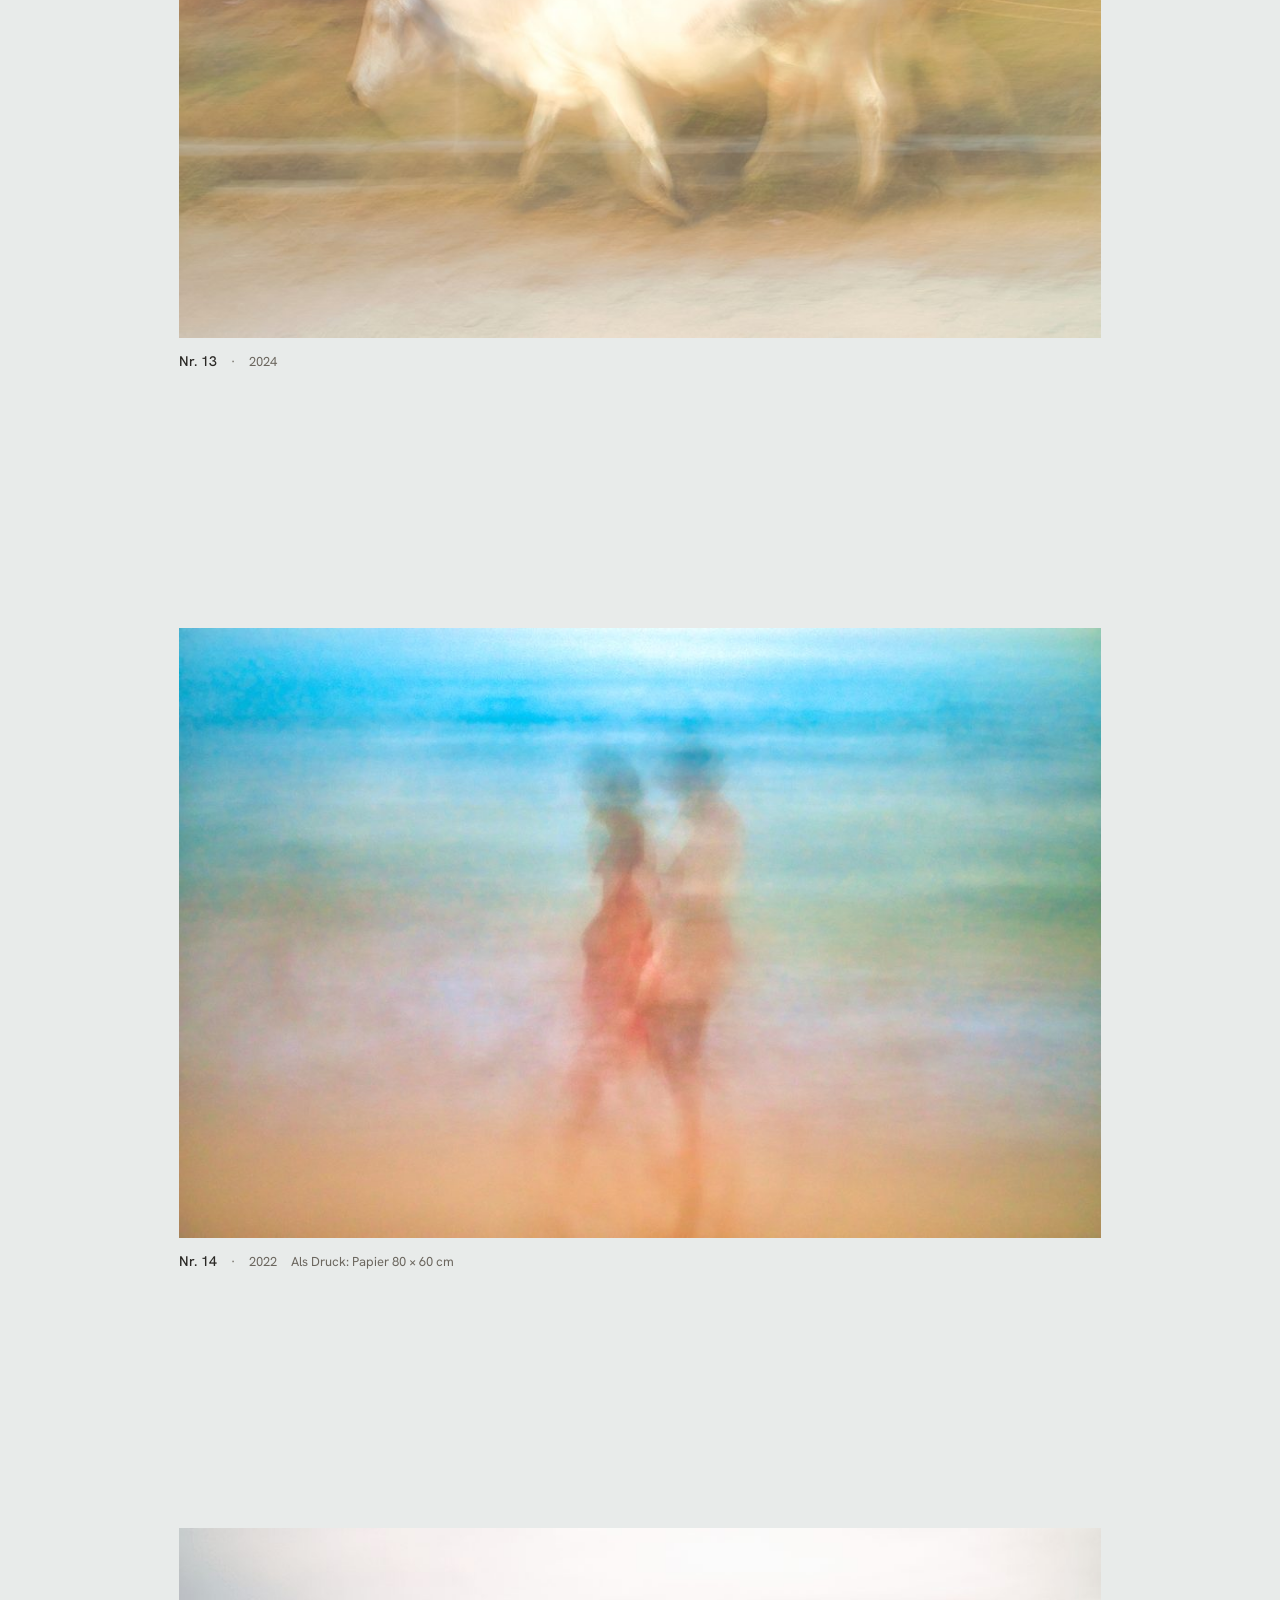
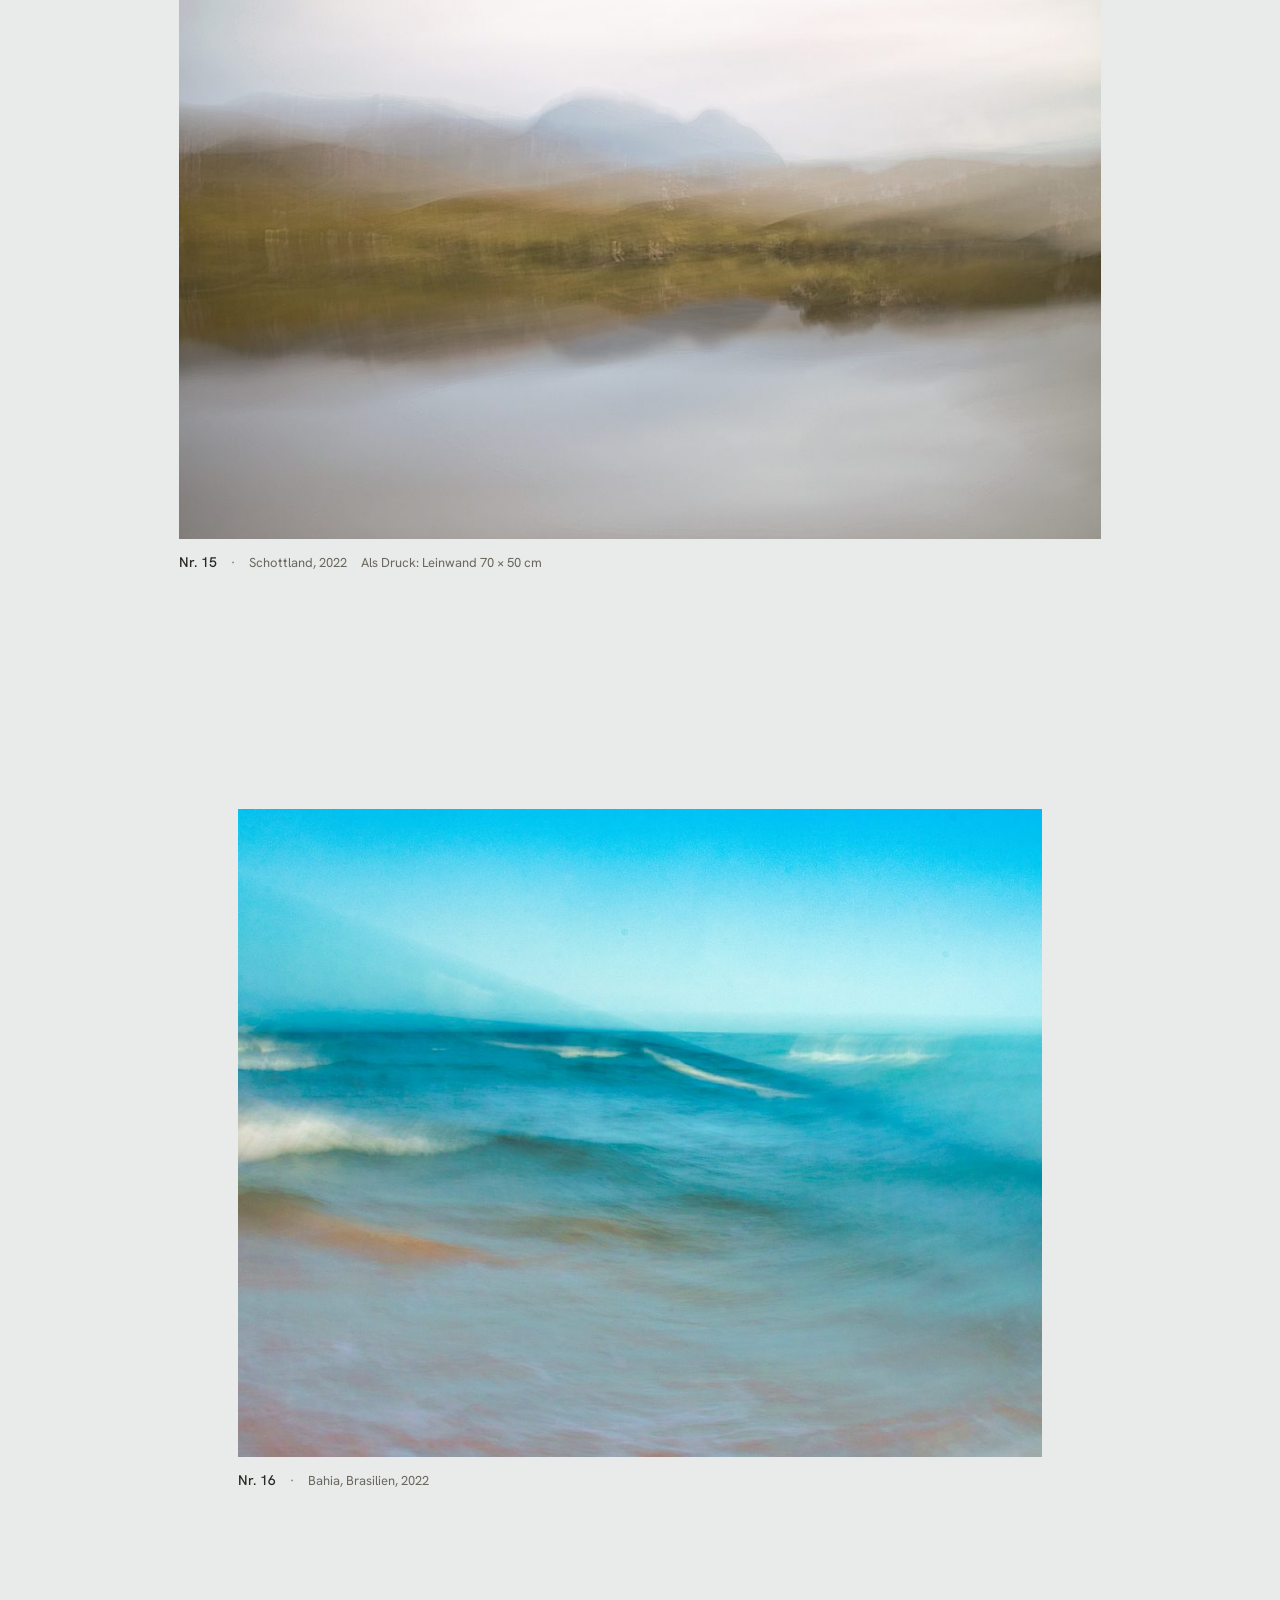
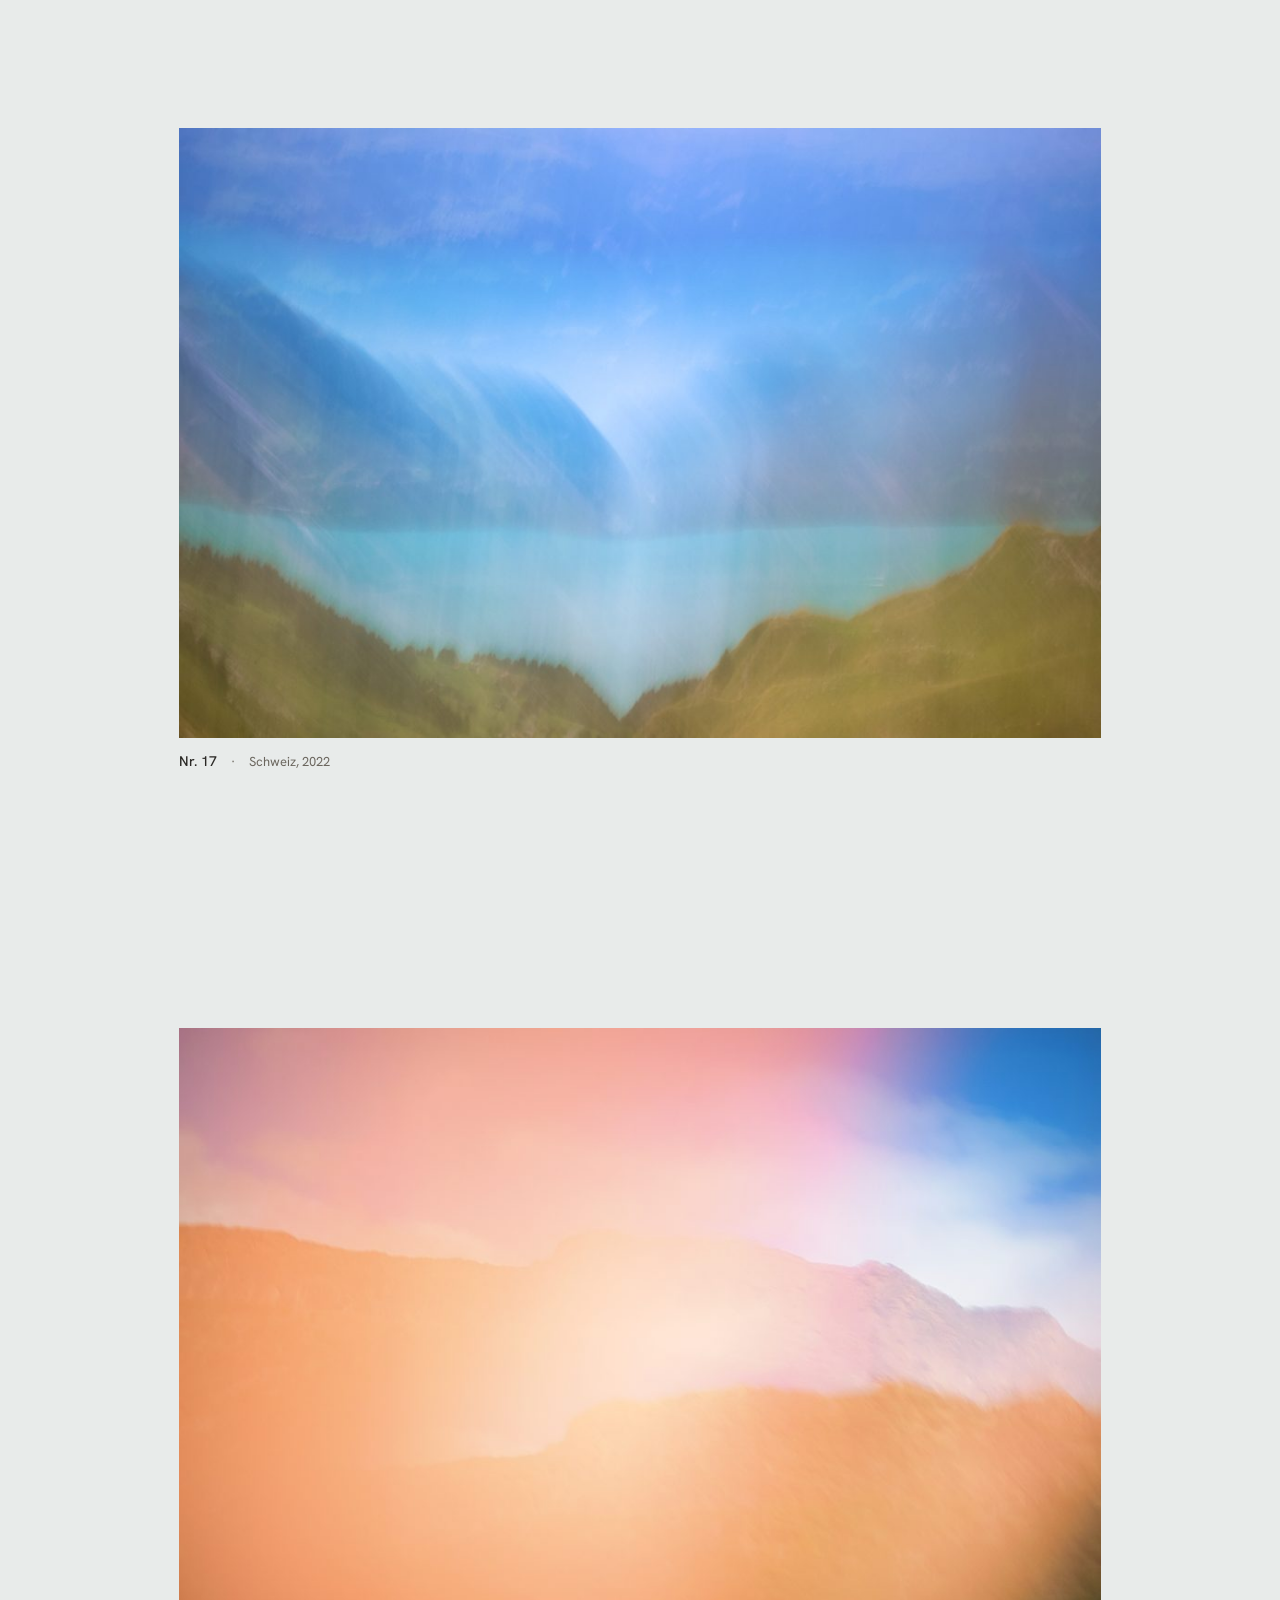
==== commit 9408cdfd: "Nr. 8: neueste Fassung Co-Authored-By: Claude Opus 5.5 <noreply@anthropic.com>" ====
--- a/index.html
+++ b/index.html
@@ -75,7 +75,7 @@
       <figcaption><span class="bu-nr">Nr. 7</span><span class="bu-meta">2024</span></figcaption>
     </figure>
     <figure class="werk werk--mitte" id="werk-8" style="--ar:1.5106">
-      <img src="bilder/werk-08-1600.jpg?v=46ea5eb6" srcset="bilder/werk-08-1000.jpg?v=46ea5eb6 1000w, bilder/werk-08-1600.jpg?v=46ea5eb6 1600w, bilder/werk-08-2400.jpg?v=46ea5eb6 2400w" sizes="(min-width: 900px) 70vw, 100vw" width="1600" height="1059" alt="Fotografie Nr. 8, 2024" loading="lazy" decoding="async">
+      <img src="bilder/werk-08-1600.jpg?v=af008b46" srcset="bilder/werk-08-1000.jpg?v=af008b46 1000w, bilder/werk-08-1600.jpg?v=af008b46 1600w, bilder/werk-08-2400.jpg?v=af008b46 2400w" sizes="(min-width: 900px) 70vw, 100vw" width="1600" height="1059" alt="Fotografie Nr. 8, 2024" loading="lazy" decoding="async">
       <figcaption><span class="bu-nr">Nr. 8</span><span class="bu-meta">2024</span></figcaption>
     </figure>
     <figure class="werk werk--mitte" id="werk-9" style="--ar:1.5106">
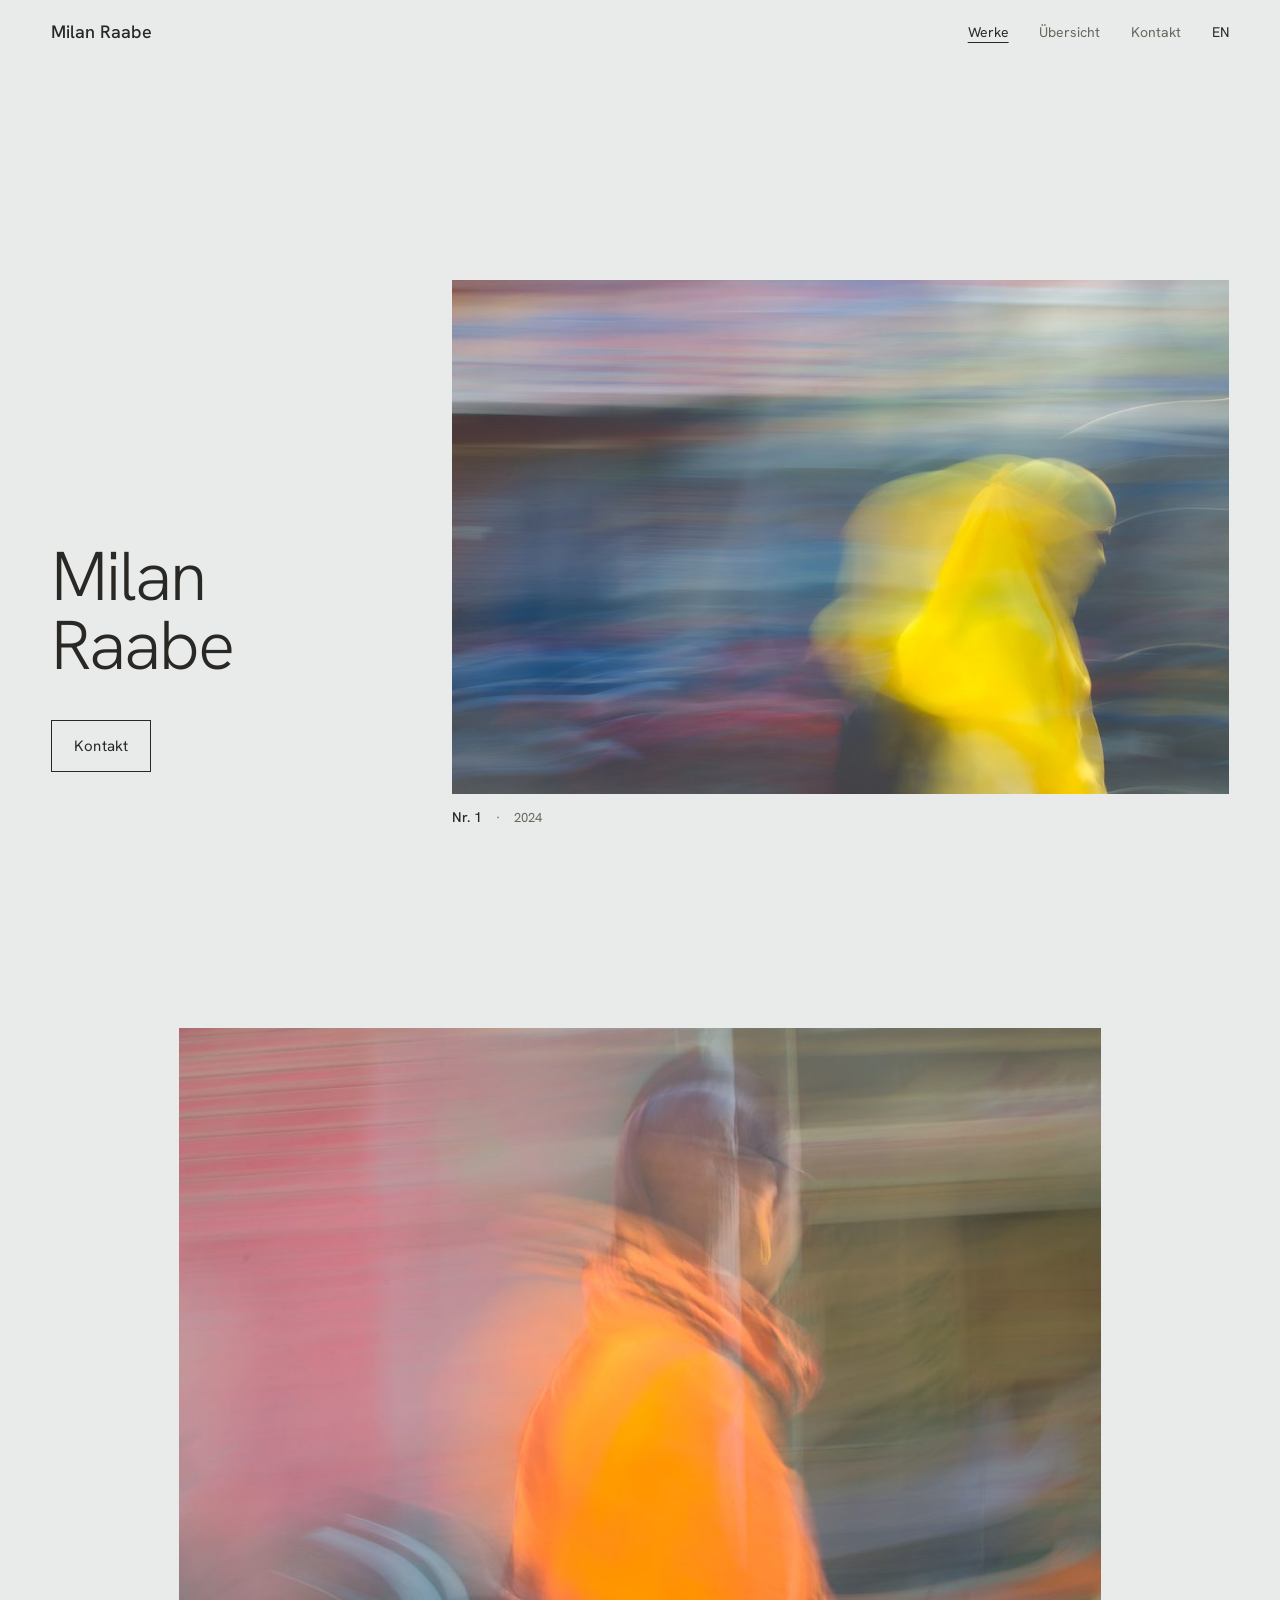
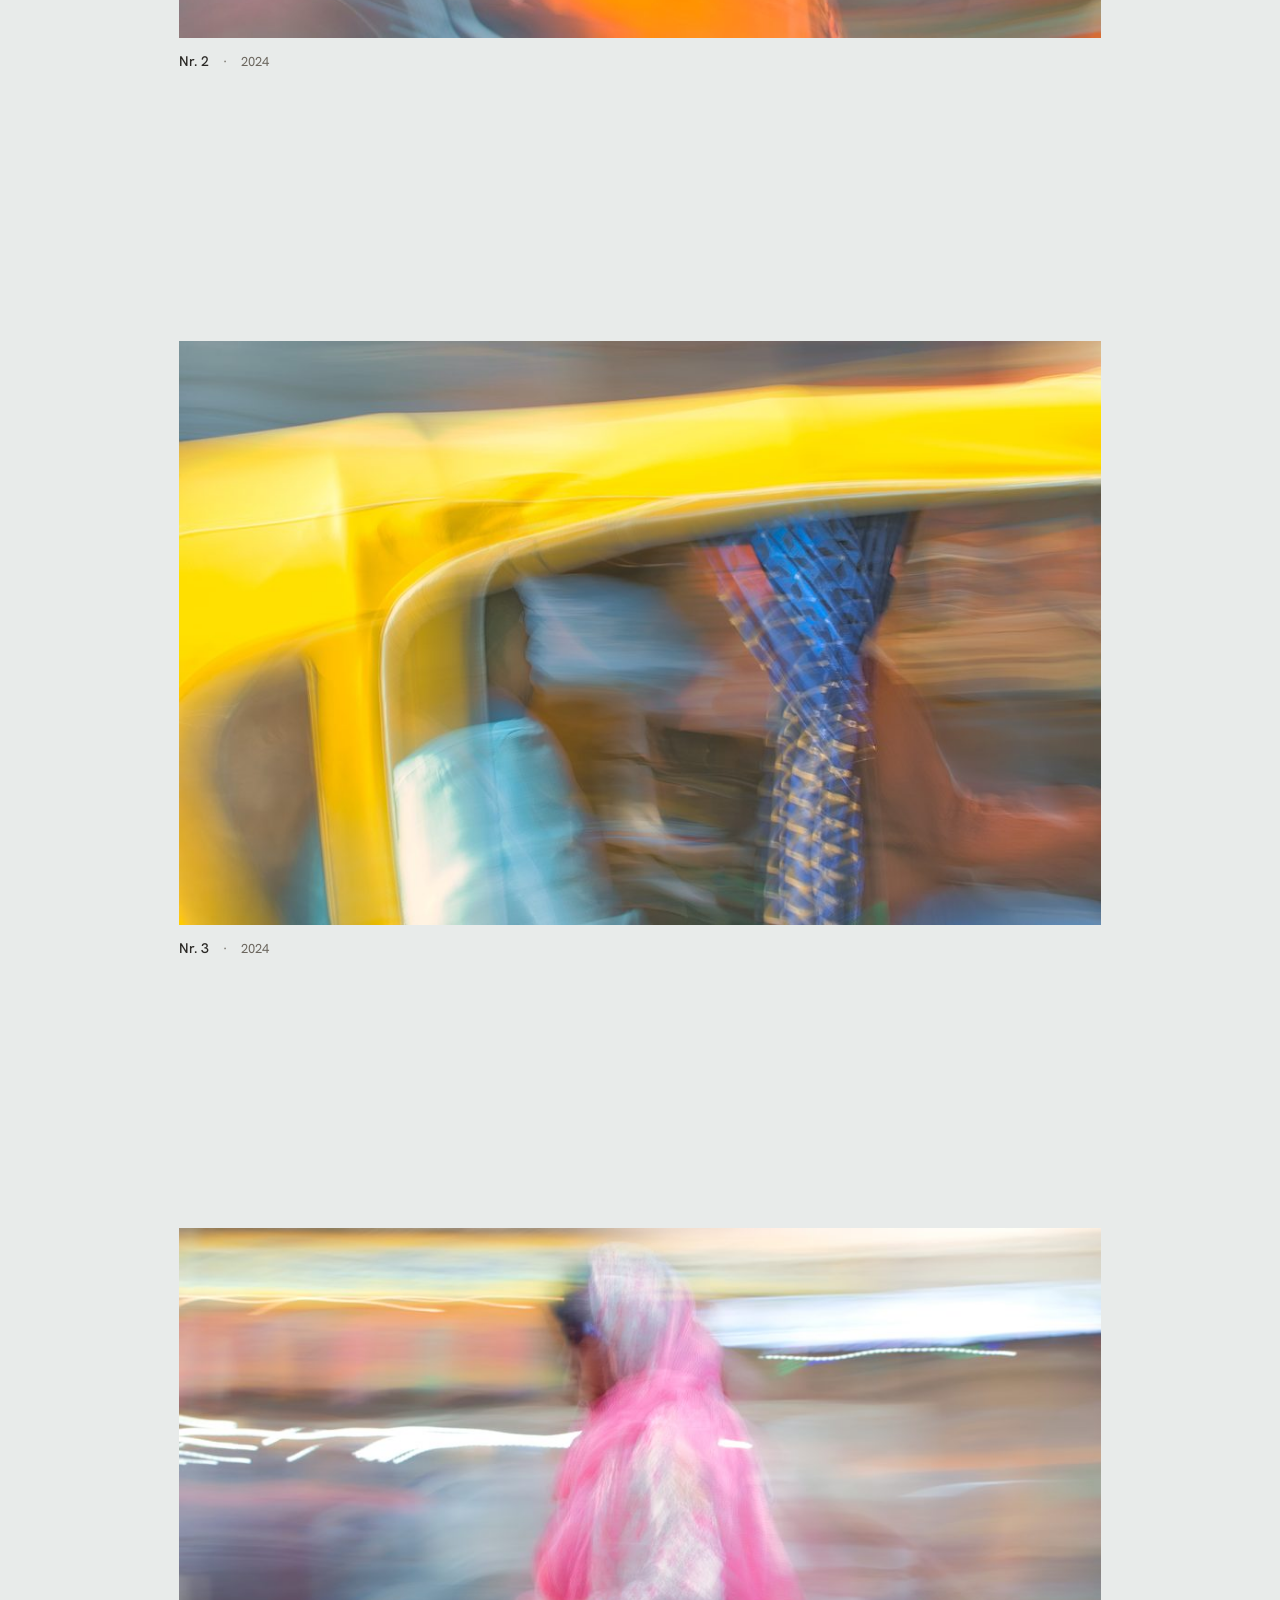
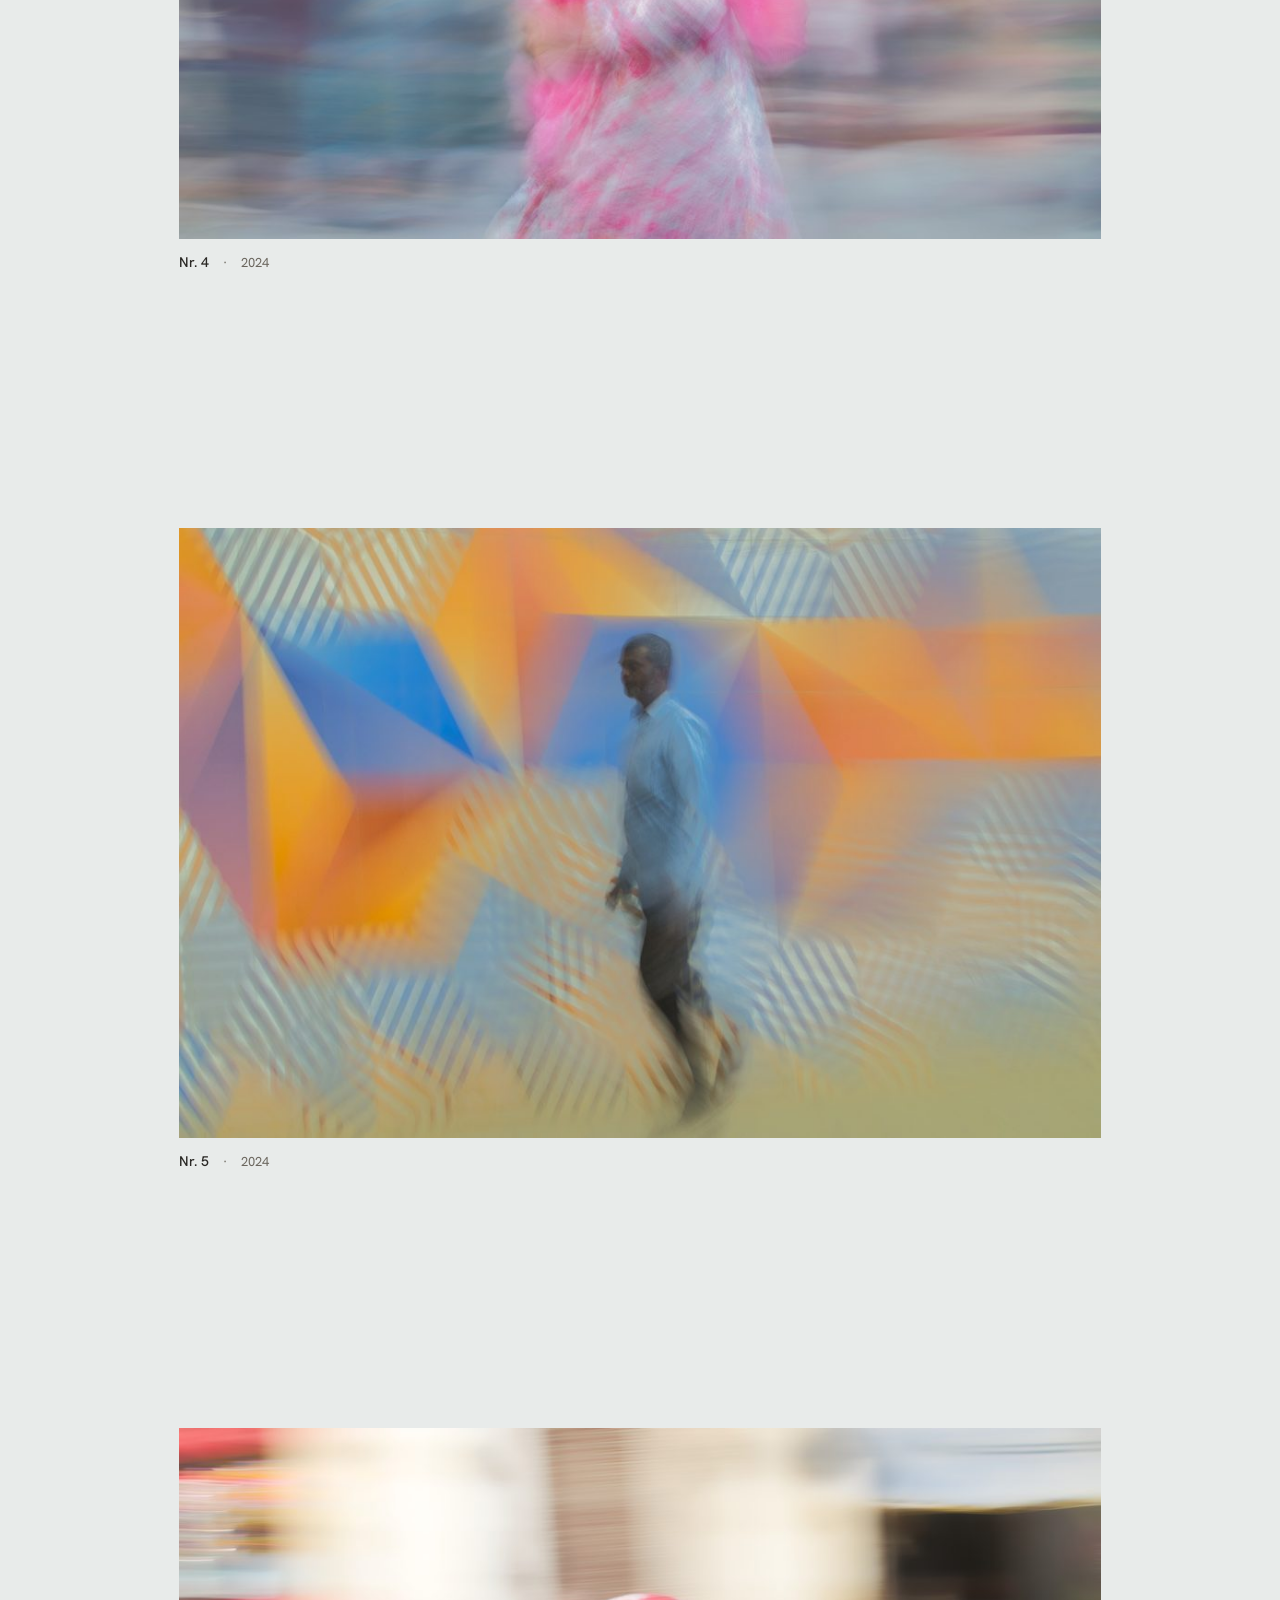
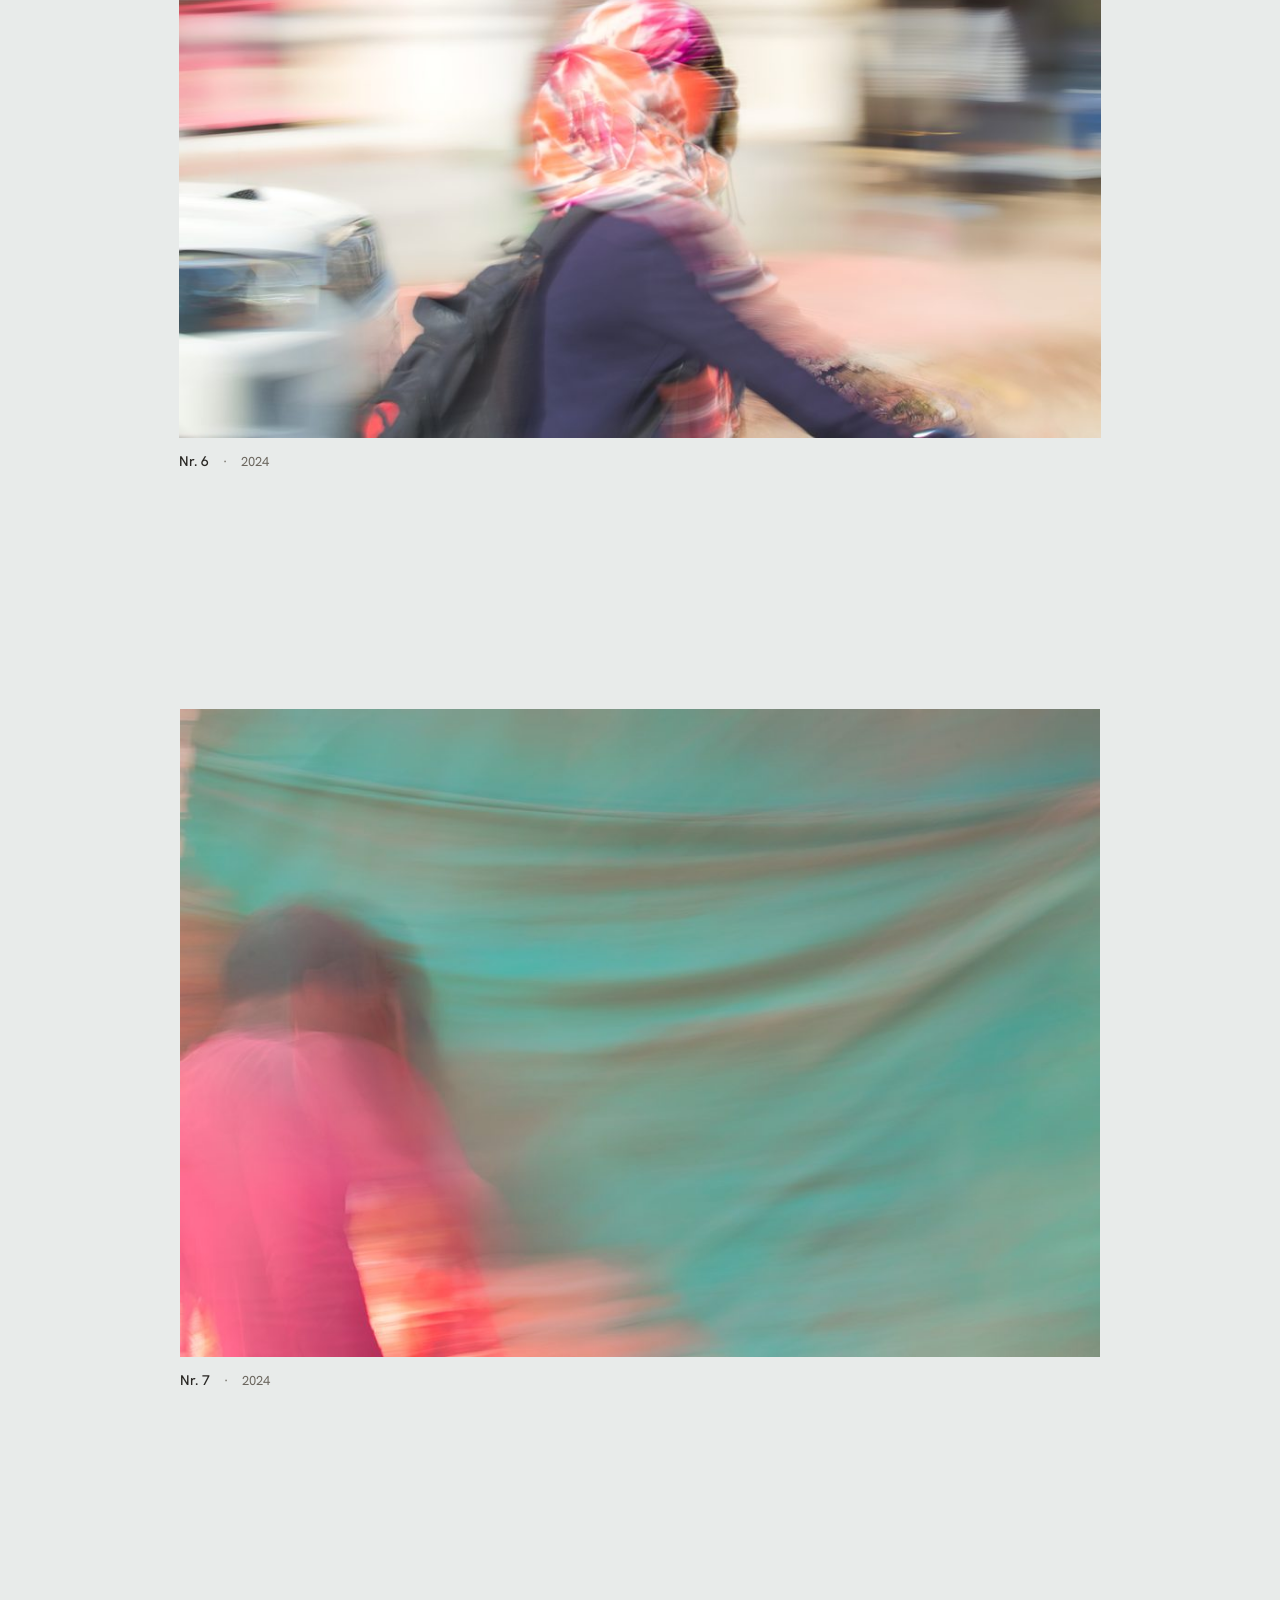
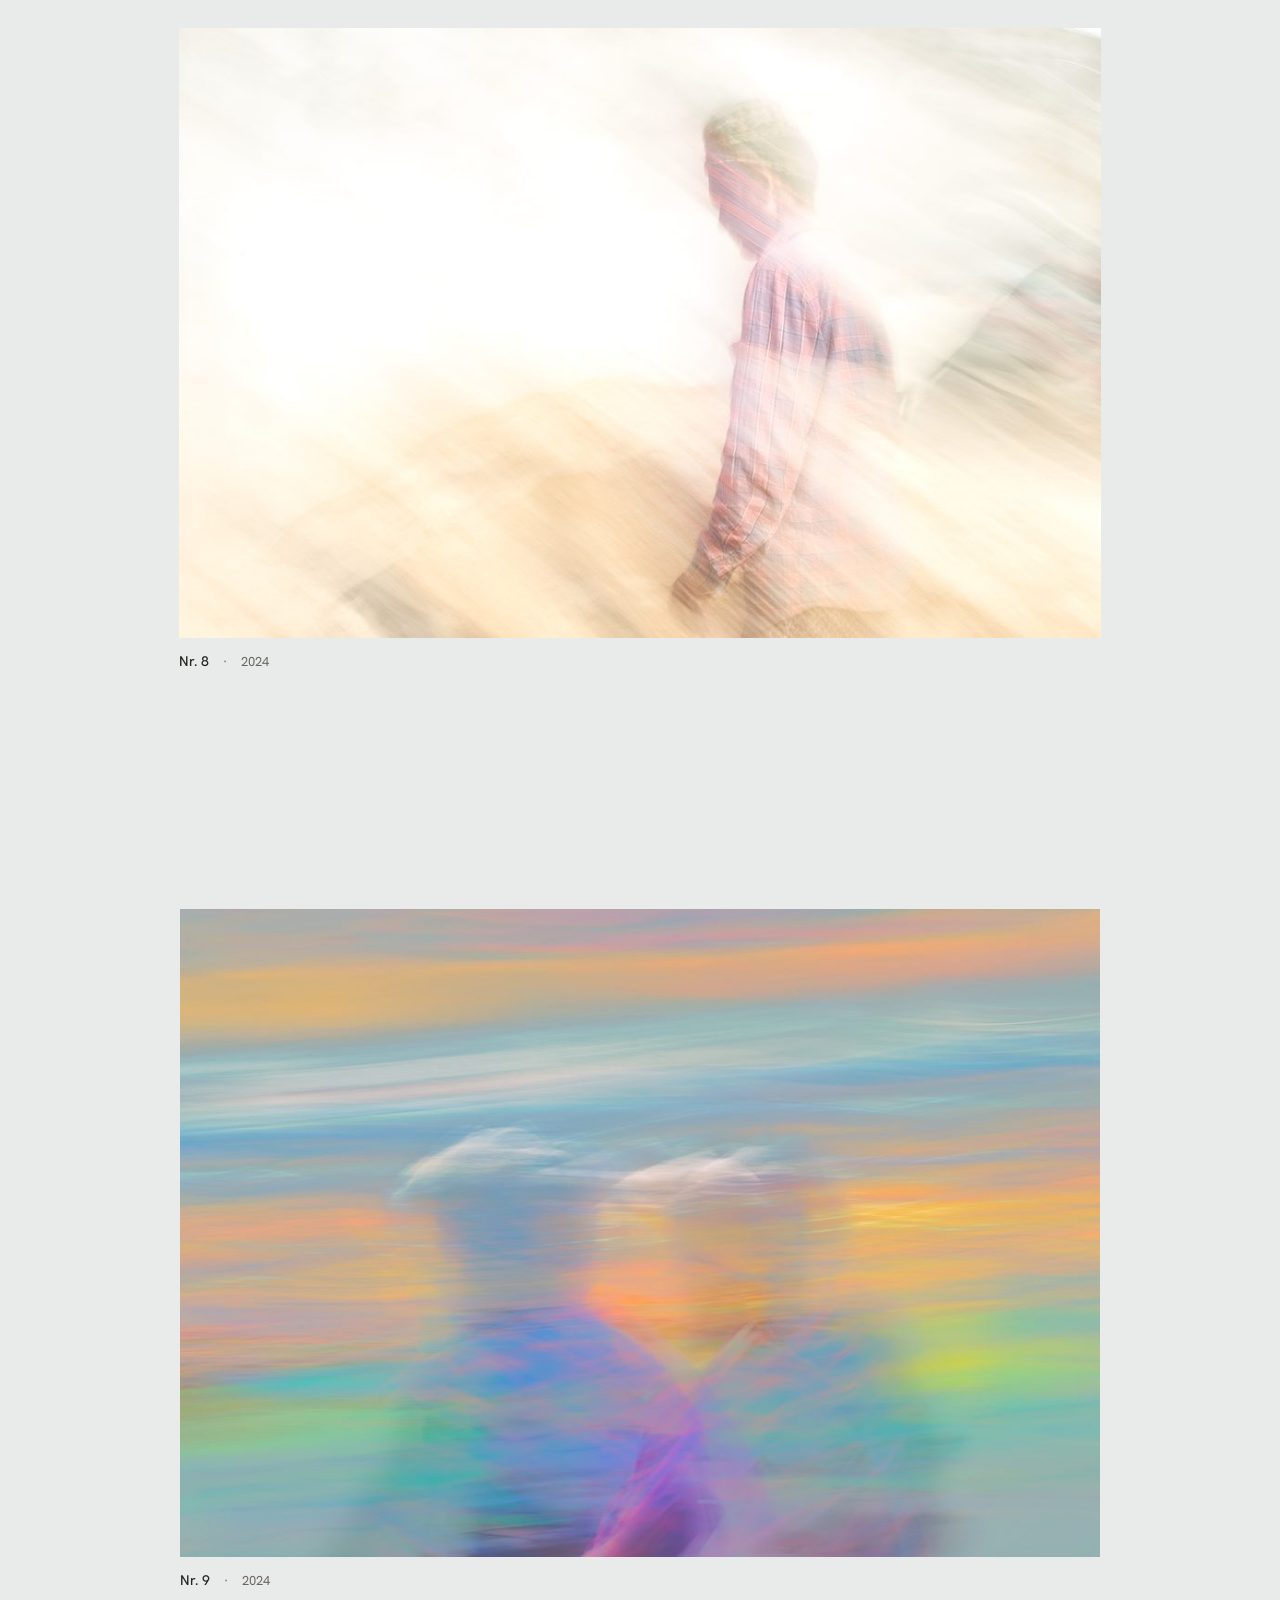
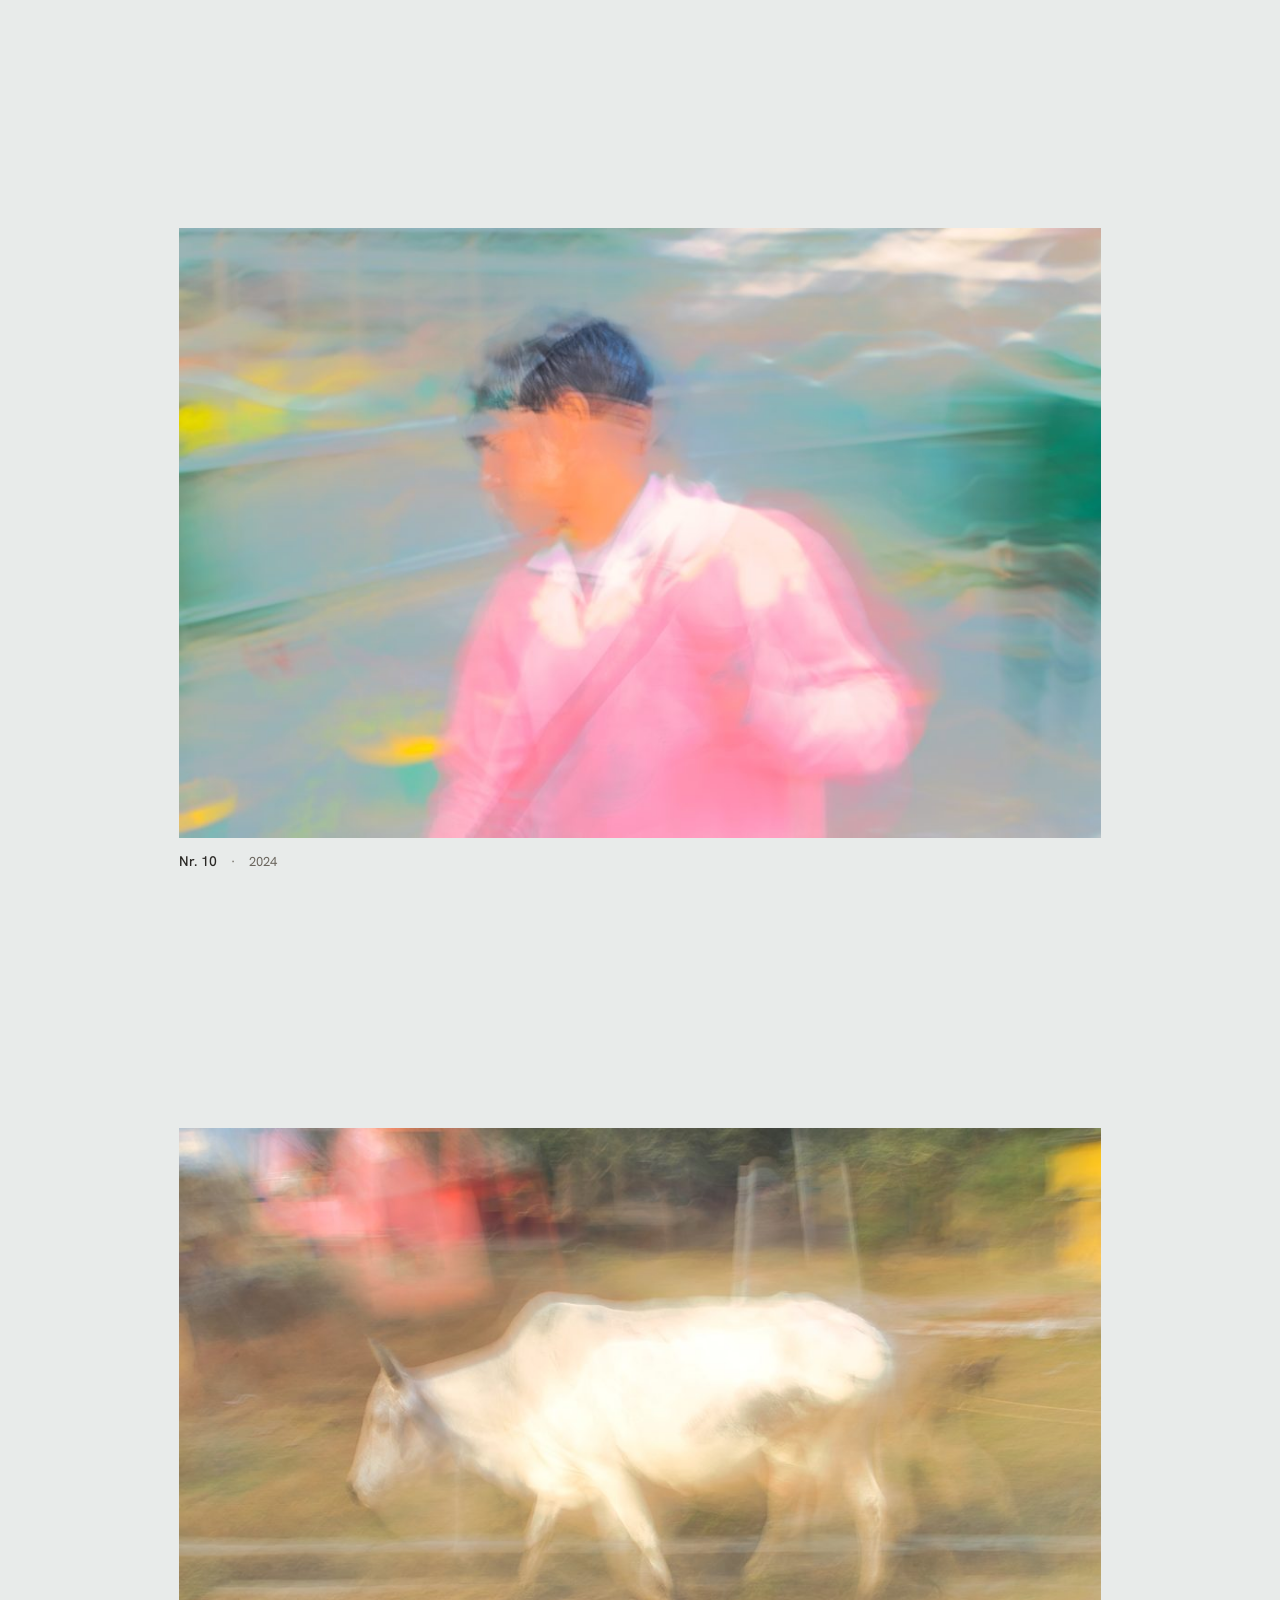
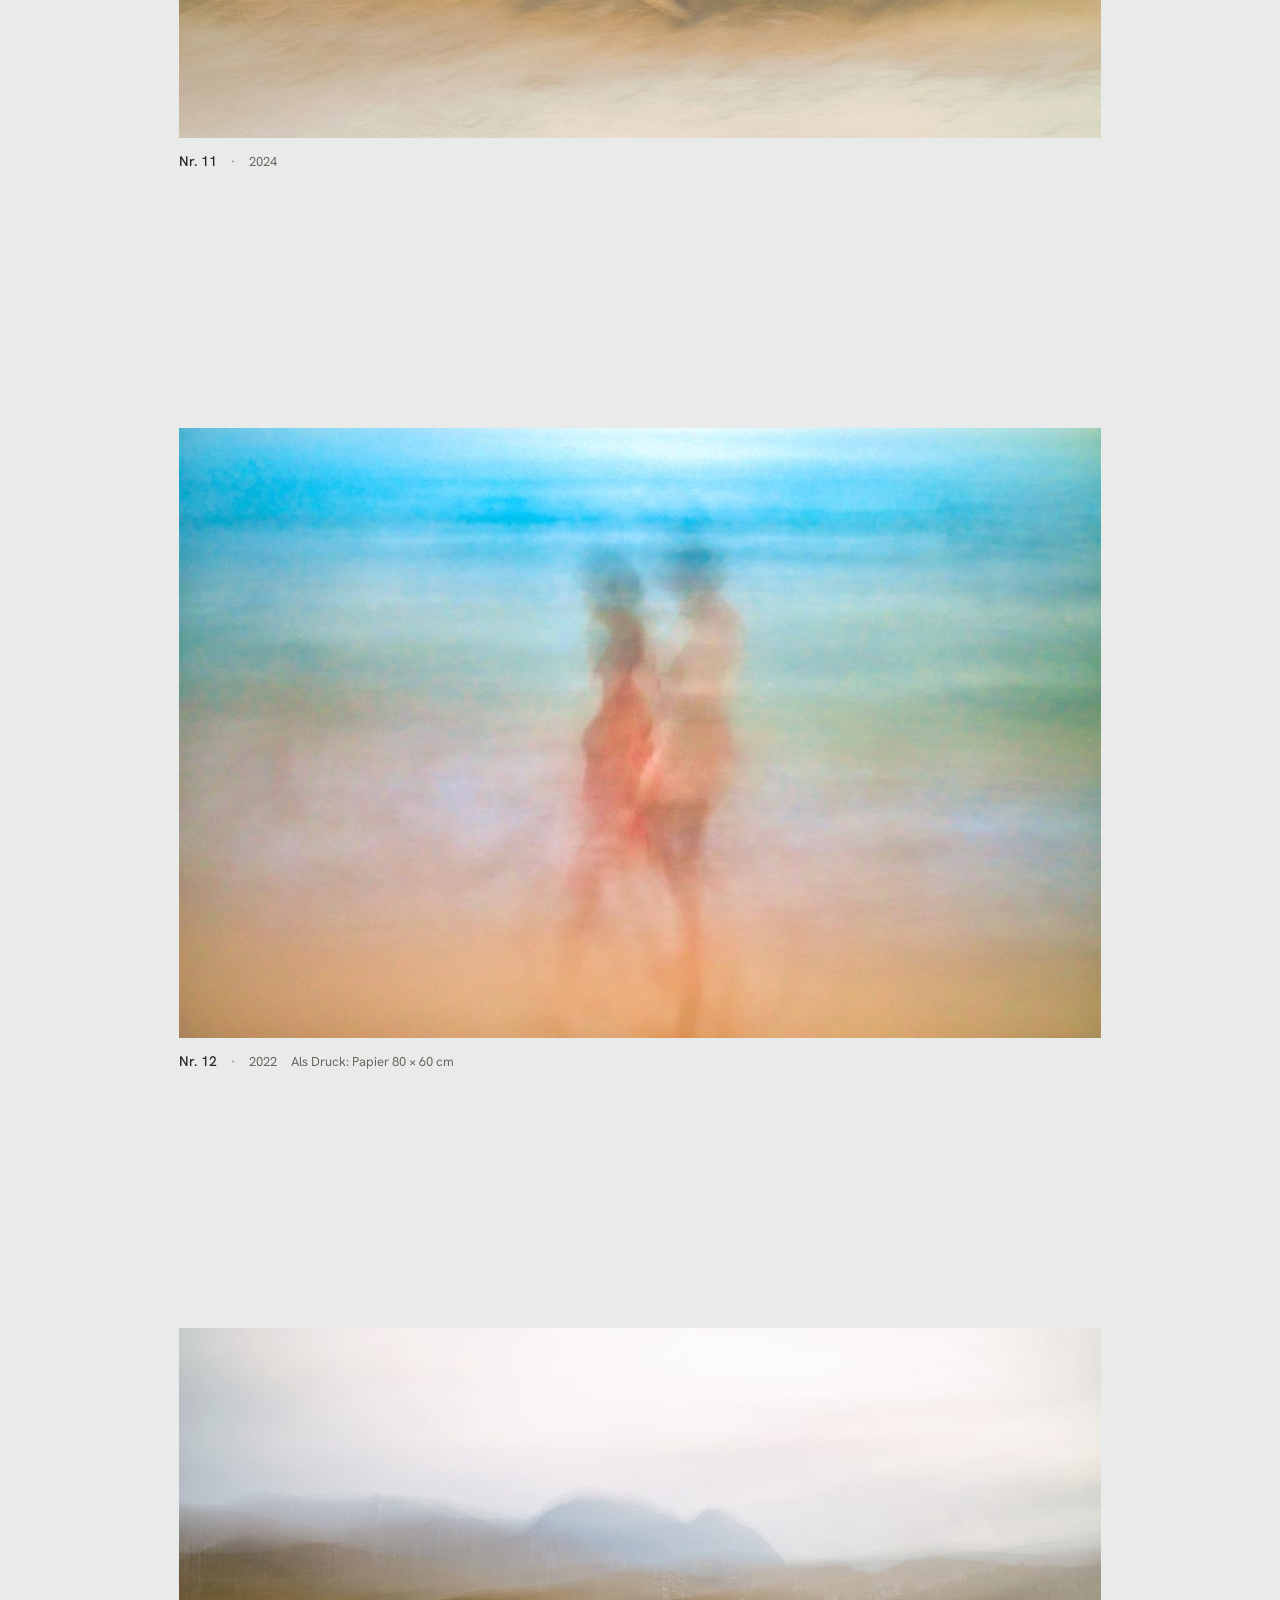
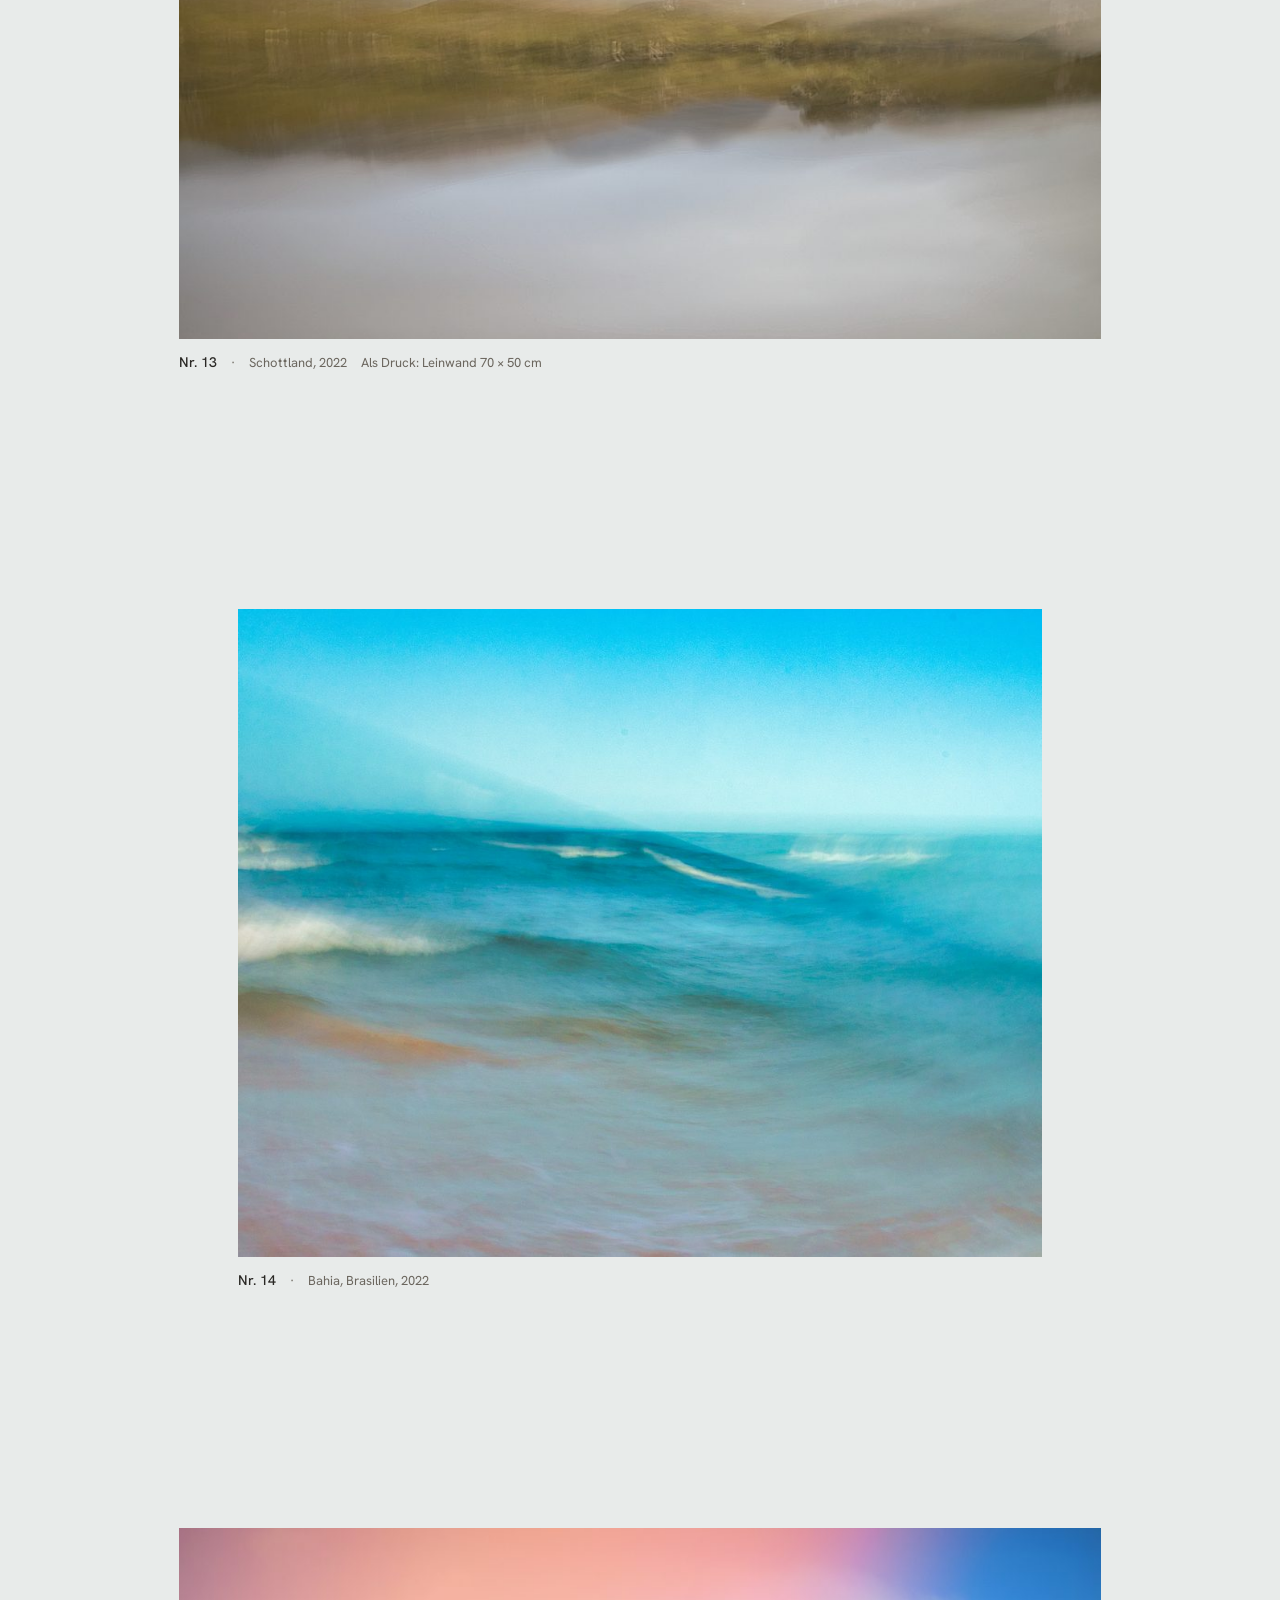
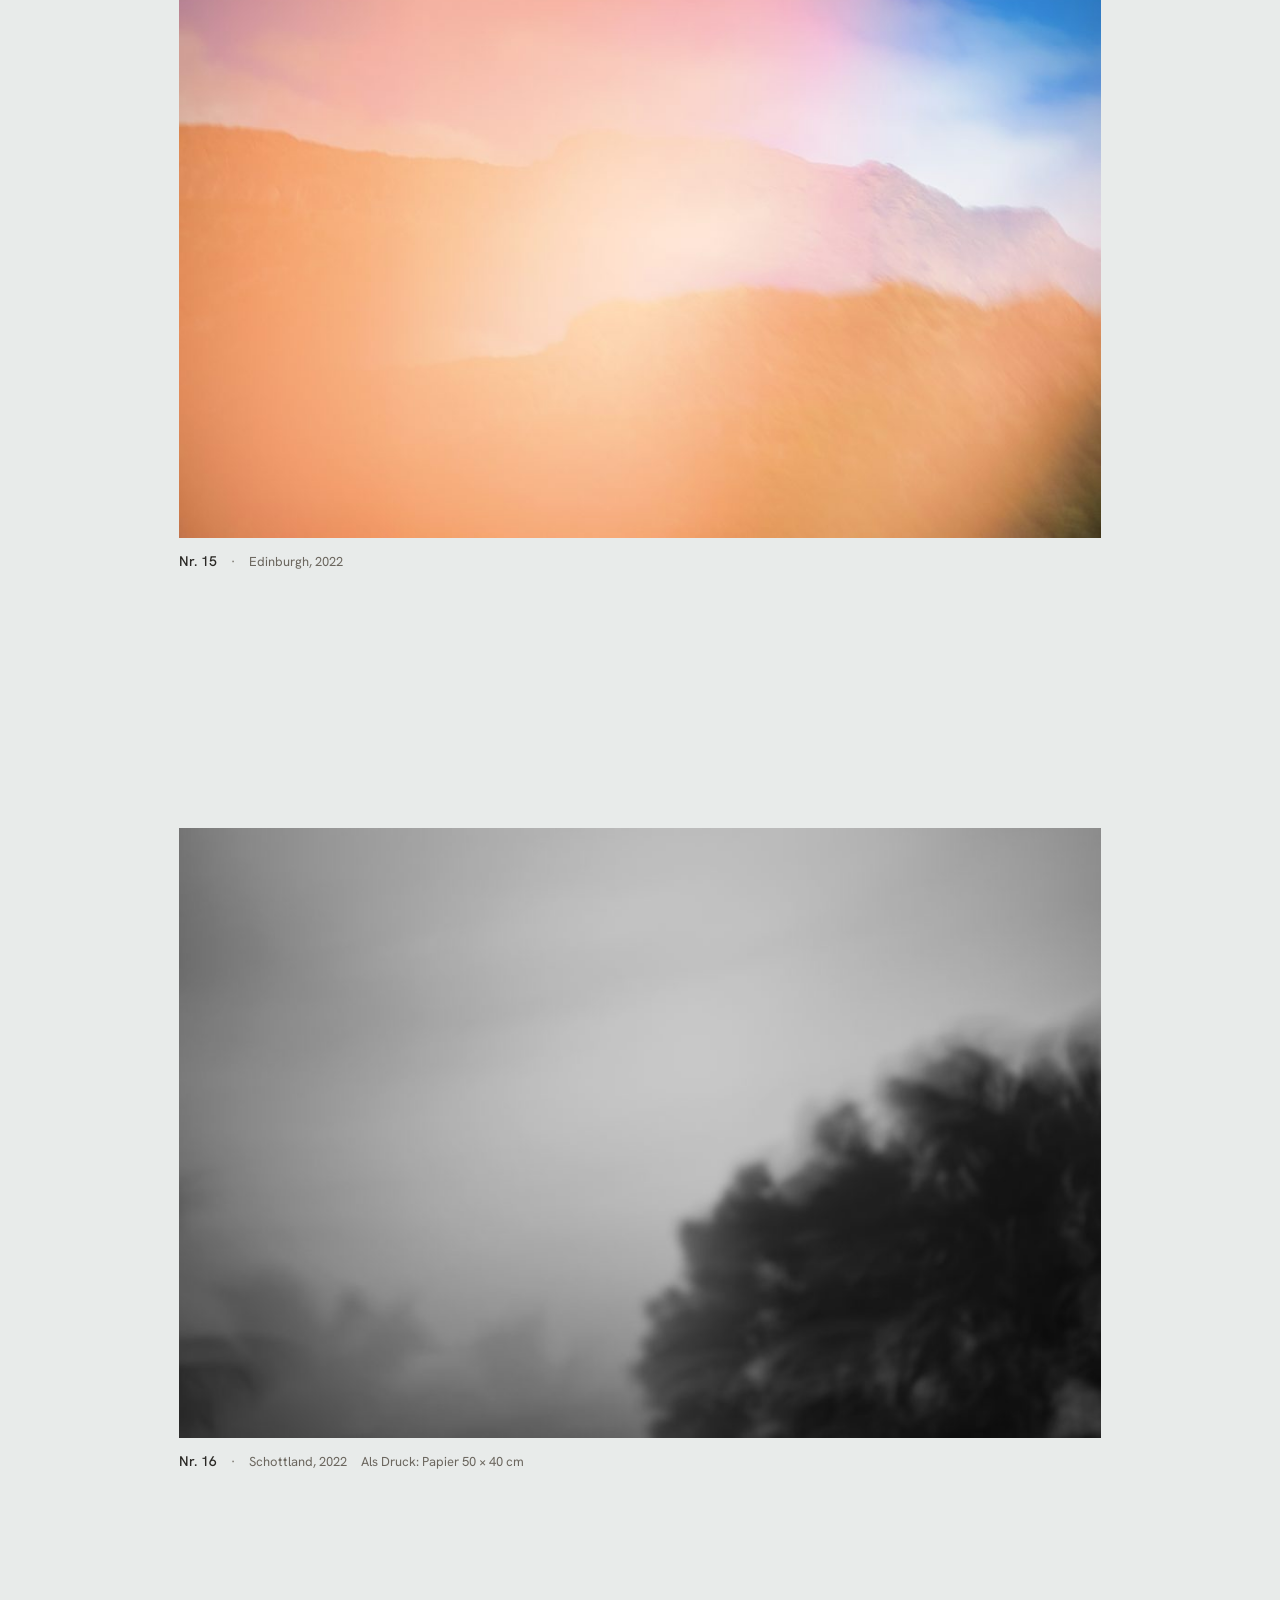
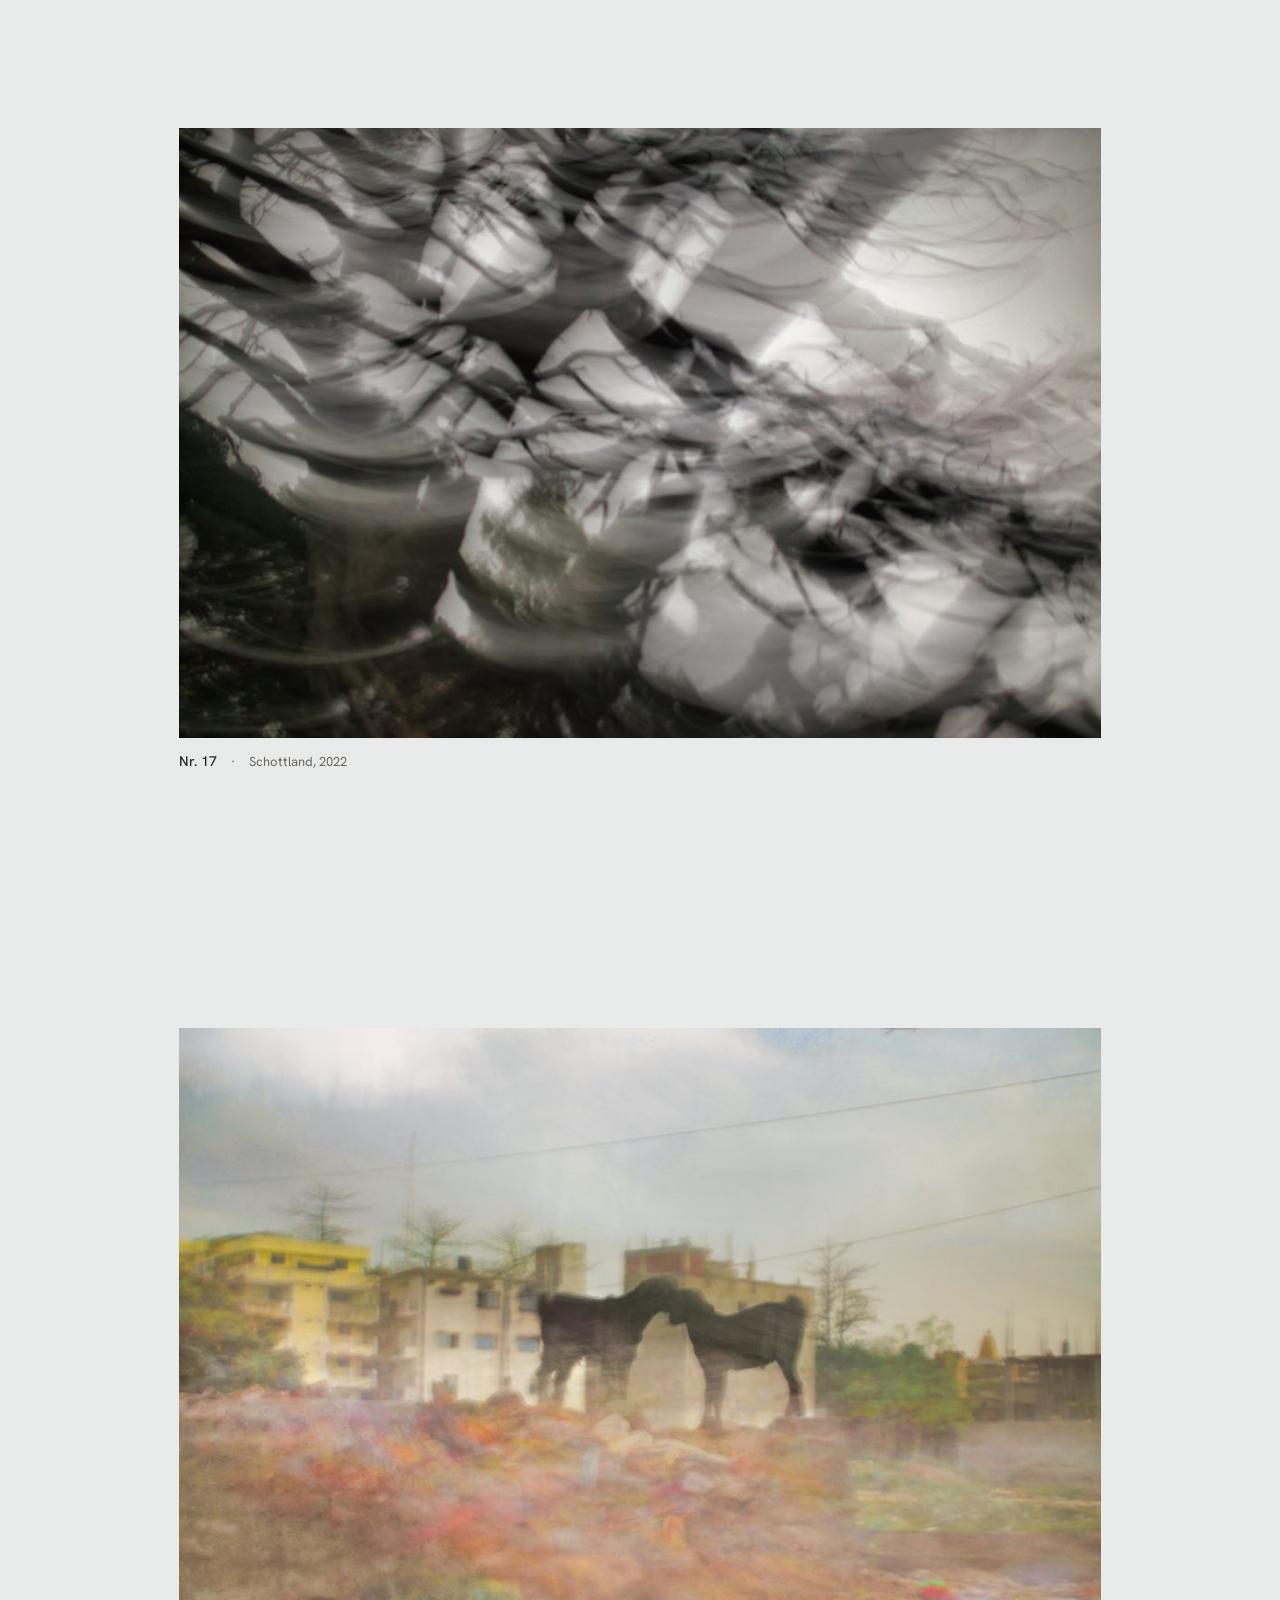
==== commit e5124573: "Übersicht mit Kategorien mensch · natur · leben, Werke neu kuratiert (25) - Übersicht: drei Kategori" ====
--- a/index.html
+++ b/index.html
@@ -23,7 +23,7 @@
   <link rel="alternate" hreflang="x-default" href="https://milanraabe.de/">
   <script type="application/ld+json">{"@context": "https://schema.org", "@type": "Person", "name": "Milan Raabe", "jobTitle": "Fotograf", "url": "https://milanraabe.de/", "address": {"@type": "PostalAddress", "addressLocality": "Leipzig", "addressCountry": "DE"}, "sameAs": ["https://www.instagram.com/milan_glatzer/"]}</script>
   <link rel="preload" href="assets/fonts/hanken-grotesk-latin-300-normal.woff2" as="font" type="font/woff2" crossorigin>
-  <link rel="stylesheet" href="assets/stil.css?v=da9476ae">
+  <link rel="stylesheet" href="assets/stil.css?v=255c70b8">
 </head>
 <body>
   <a class="sprung" href="#werke">Zu den Werken</a>
@@ -51,19 +51,19 @@
   <section class="werke" id="werke" aria-label="Werke">
     
     <figure class="werk werk--mitte" id="werk-2" style="--ar:1.5106">
-      <img src="bilder/werk-02-1600.jpg?v=62897602" srcset="bilder/werk-02-1000.jpg?v=62897602 1000w, bilder/werk-02-1600.jpg?v=62897602 1600w, bilder/werk-02-2400.jpg?v=62897602 2400w" sizes="(min-width: 900px) 70vw, 100vw" width="1600" height="1059" alt="Fotografie Nr. 2, 2024" loading="lazy" decoding="async">
+      <img src="bilder/werk-02-1600.jpg?v=a82a48ee" srcset="bilder/werk-02-1000.jpg?v=a82a48ee 1000w, bilder/werk-02-1600.jpg?v=a82a48ee 1600w, bilder/werk-02-2400.jpg?v=a82a48ee 2400w" sizes="(min-width: 900px) 70vw, 100vw" width="1600" height="1059" alt="Fotografie Nr. 2, 2024" loading="lazy" decoding="async">
       <figcaption><span class="bu-nr">Nr. 2</span><span class="bu-meta">2024</span></figcaption>
     </figure>
-    <figure class="werk werk--mitte" id="werk-3" style="--ar:1.5106">
-      <img src="bilder/werk-03-1600.jpg?v=a82a48ee" srcset="bilder/werk-03-1000.jpg?v=a82a48ee 1000w, bilder/werk-03-1600.jpg?v=a82a48ee 1600w, bilder/werk-03-2400.jpg?v=a82a48ee 2400w" sizes="(min-width: 900px) 70vw, 100vw" width="1600" height="1059" alt="Fotografie Nr. 3, 2024" loading="lazy" decoding="async">
+    <figure class="werk werk--mitte" id="werk-3" style="--ar:1.5773">
+      <img src="bilder/werk-03-1600.jpg?v=be8df374" srcset="bilder/werk-03-1000.jpg?v=be8df374 1000w, bilder/werk-03-1600.jpg?v=be8df374 1600w, bilder/werk-03-2400.jpg?v=be8df374 2400w" sizes="(min-width: 900px) 70vw, 100vw" width="1600" height="1014" alt="Fotografie Nr. 3, 2024" loading="lazy" decoding="async">
       <figcaption><span class="bu-nr">Nr. 3</span><span class="bu-meta">2024</span></figcaption>
     </figure>
     <figure class="werk werk--mitte" id="werk-4" style="--ar:1.5083">
       <img src="bilder/werk-04-1600.jpg?v=bfdd6270" srcset="bilder/werk-04-1000.jpg?v=bfdd6270 1000w, bilder/werk-04-1600.jpg?v=bfdd6270 1600w, bilder/werk-04-2400.jpg?v=bfdd6270 2400w" sizes="(min-width: 900px) 70vw, 100vw" width="1600" height="1061" alt="Fotografie Nr. 4, 2024" loading="lazy" decoding="async">
       <figcaption><span class="bu-nr">Nr. 4</span><span class="bu-meta">2024</span></figcaption>
     </figure>
-    <figure class="werk werk--mitte" id="werk-5" style="--ar:1.5773">
-      <img src="bilder/werk-05-1600.jpg?v=be8df374" srcset="bilder/werk-05-1000.jpg?v=be8df374 1000w, bilder/werk-05-1600.jpg?v=be8df374 1600w, bilder/werk-05-2400.jpg?v=be8df374 2400w" sizes="(min-width: 900px) 70vw, 100vw" width="1600" height="1014" alt="Fotografie Nr. 5, 2024" loading="lazy" decoding="async">
+    <figure class="werk werk--mitte" id="werk-5" style="--ar:1.5106">
+      <img src="bilder/werk-05-1600.jpg?v=62897602" srcset="bilder/werk-05-1000.jpg?v=62897602 1000w, bilder/werk-05-1600.jpg?v=62897602 1600w, bilder/werk-05-2400.jpg?v=62897602 2400w" sizes="(min-width: 900px) 70vw, 100vw" width="1600" height="1059" alt="Fotografie Nr. 5, 2024" loading="lazy" decoding="async">
       <figcaption><span class="bu-nr">Nr. 5</span><span class="bu-meta">2024</span></figcaption>
     </figure>
     <figure class="werk werk--mitte" id="werk-6" style="--ar:1.5106">
@@ -75,125 +75,81 @@
       <figcaption><span class="bu-nr">Nr. 7</span><span class="bu-meta">2024</span></figcaption>
     </figure>
     <figure class="werk werk--mitte" id="werk-8" style="--ar:1.5106">
-      <img src="bilder/werk-08-1600.jpg?v=af008b46" srcset="bilder/werk-08-1000.jpg?v=af008b46 1000w, bilder/werk-08-1600.jpg?v=af008b46 1600w, bilder/werk-08-2400.jpg?v=af008b46 2400w" sizes="(min-width: 900px) 70vw, 100vw" width="1600" height="1059" alt="Fotografie Nr. 8, 2024" loading="lazy" decoding="async">
+      <img src="bilder/werk-08-1600.jpg?v=5d80c003" srcset="bilder/werk-08-1000.jpg?v=5d80c003 1000w, bilder/werk-08-1600.jpg?v=5d80c003 1600w, bilder/werk-08-2400.jpg?v=5d80c003 2400w" sizes="(min-width: 900px) 70vw, 100vw" width="1600" height="1059" alt="Fotografie Nr. 8, 2024" loading="lazy" decoding="async">
       <figcaption><span class="bu-nr">Nr. 8</span><span class="bu-meta">2024</span></figcaption>
     </figure>
-    <figure class="werk werk--mitte" id="werk-9" style="--ar:1.5106">
-      <img src="bilder/werk-09-1600.jpg?v=8a07270a" srcset="bilder/werk-09-1000.jpg?v=8a07270a 1000w, bilder/werk-09-1600.jpg?v=8a07270a 1600w, bilder/werk-09-2400.jpg?v=8a07270a 2400w" sizes="(min-width: 900px) 70vw, 100vw" width="1600" height="1059" alt="Fotografie Nr. 9, 2024" loading="lazy" decoding="async">
+    <figure class="werk werk--mitte" id="werk-9" style="--ar:1.4184">
+      <img src="bilder/werk-09-1600.jpg?v=a4d811c8" srcset="bilder/werk-09-1000.jpg?v=a4d811c8 1000w, bilder/werk-09-1600.jpg?v=a4d811c8 1600w, bilder/werk-09-2400.jpg?v=a4d811c8 2400w" sizes="(min-width: 900px) 70vw, 100vw" width="1600" height="1128" alt="Fotografie Nr. 9, 2024" loading="lazy" decoding="async">
       <figcaption><span class="bu-nr">Nr. 9</span><span class="bu-meta">2024</span></figcaption>
     </figure>
     <figure class="werk werk--mitte" id="werk-10" style="--ar:1.5106">
-      <img src="bilder/werk-10-1600.jpg?v=8da341ce" srcset="bilder/werk-10-1000.jpg?v=8da341ce 1000w, bilder/werk-10-1600.jpg?v=8da341ce 1600w, bilder/werk-10-2400.jpg?v=8da341ce 2400w" sizes="(min-width: 900px) 70vw, 100vw" width="1600" height="1059" alt="Fotografie Nr. 10, 2024" loading="lazy" decoding="async">
+      <img src="bilder/werk-10-1600.jpg?v=af008b46" srcset="bilder/werk-10-1000.jpg?v=af008b46 1000w, bilder/werk-10-1600.jpg?v=af008b46 1600w, bilder/werk-10-2400.jpg?v=af008b46 2400w" sizes="(min-width: 900px) 70vw, 100vw" width="1600" height="1059" alt="Fotografie Nr. 10, 2024" loading="lazy" decoding="async">
       <figcaption><span class="bu-nr">Nr. 10</span><span class="bu-meta">2024</span></figcaption>
     </figure>
     <figure class="werk werk--mitte" id="werk-11" style="--ar:1.5106">
-      <img src="bilder/werk-11-1600.jpg?v=5d80c003" srcset="bilder/werk-11-1000.jpg?v=5d80c003 1000w, bilder/werk-11-1600.jpg?v=5d80c003 1600w, bilder/werk-11-2400.jpg?v=5d80c003 2400w" sizes="(min-width: 900px) 70vw, 100vw" width="1600" height="1059" alt="Fotografie Nr. 11, 2024" loading="lazy" decoding="async">
+      <img src="bilder/werk-11-1600.jpg?v=afa7ebff" srcset="bilder/werk-11-1000.jpg?v=afa7ebff 1000w, bilder/werk-11-1600.jpg?v=afa7ebff 1600w, bilder/werk-11-2400.jpg?v=afa7ebff 2400w" sizes="(min-width: 900px) 70vw, 100vw" width="1600" height="1059" alt="Fotografie Nr. 11, 2024" loading="lazy" decoding="async">
       <figcaption><span class="bu-nr">Nr. 11</span><span class="bu-meta">2024</span></figcaption>
     </figure>
     <figure class="werk werk--mitte" id="werk-12" style="--ar:1.5106">
-      <img src="bilder/werk-12-1600.jpg?v=40446393" srcset="bilder/werk-12-1000.jpg?v=40446393 1000w, bilder/werk-12-1600.jpg?v=40446393 1600w, bilder/werk-12-2400.jpg?v=40446393 2400w" sizes="(min-width: 900px) 70vw, 100vw" width="1600" height="1059" alt="Fotografie Nr. 12, 2024" loading="lazy" decoding="async">
-      <figcaption><span class="bu-nr">Nr. 12</span><span class="bu-meta">2024</span></figcaption>
-    </figure>
-    <figure class="werk werk--mitte" id="werk-13" style="--ar:1.5106">
-      <img src="bilder/werk-13-1600.jpg?v=afa7ebff" srcset="bilder/werk-13-1000.jpg?v=afa7ebff 1000w, bilder/werk-13-1600.jpg?v=afa7ebff 1600w, bilder/werk-13-2400.jpg?v=afa7ebff 2400w" sizes="(min-width: 900px) 70vw, 100vw" width="1600" height="1059" alt="Fotografie Nr. 13, 2024" loading="lazy" decoding="async">
-      <figcaption><span class="bu-nr">Nr. 13</span><span class="bu-meta">2024</span></figcaption>
-    </figure>
-    <figure class="werk werk--mitte" id="werk-14" style="--ar:1.5106">
-      <img src="bilder/werk-14-1600.jpg?v=2a72c47a" srcset="bilder/werk-14-1000.jpg?v=2a72c47a 1000w, bilder/werk-14-1600.jpg?v=2a72c47a 1600w, bilder/werk-14-2400.jpg?v=2a72c47a 2400w" sizes="(min-width: 900px) 70vw, 100vw" width="1600" height="1059" alt="Fotografie Nr. 14, 2022" loading="lazy" decoding="async">
-      <figcaption><span class="bu-nr">Nr. 14</span><span class="bu-meta">2022</span><span class="bu-meta">Als Druck: Papier 80 × 60 cm</span></figcaption>
-    </figure>
-    <figure class="werk werk--mitte" id="werk-15" style="--ar:1.5083">
-      <img src="bilder/werk-15-1600.jpg?v=c31e1276" srcset="bilder/werk-15-1000.jpg?v=c31e1276 1000w, bilder/werk-15-1600.jpg?v=c31e1276 1600w, bilder/werk-15-2400.jpg?v=c31e1276 2400w" sizes="(min-width: 900px) 70vw, 100vw" width="1600" height="1061" alt="Fotografie Nr. 15, Schottland, 2022" loading="lazy" decoding="async">
-      <figcaption><span class="bu-nr">Nr. 15</span><span class="bu-meta">Schottland, 2022</span><span class="bu-meta">Als Druck: Leinwand 70 × 50 cm</span></figcaption>
-    </figure>
-    <figure class="werk werk--mitte" id="werk-16" style="--ar:1.2407">
-      <img src="bilder/werk-16-1600.jpg?v=5716b65f" srcset="bilder/werk-16-1000.jpg?v=5716b65f 1000w, bilder/werk-16-1600.jpg?v=5716b65f 1600w, bilder/werk-16-2400.jpg?v=5716b65f 2400w" sizes="(min-width: 900px) 70vw, 100vw" width="1600" height="1290" alt="Fotografie Nr. 16, Bahia, Brasilien, 2022" loading="lazy" decoding="async">
-      <figcaption><span class="bu-nr">Nr. 16</span><span class="bu-meta">Bahia, Brasilien, 2022</span></figcaption>
+      <img src="bilder/werk-12-1600.jpg?v=2a72c47a" srcset="bilder/werk-12-1000.jpg?v=2a72c47a 1000w, bilder/werk-12-1600.jpg?v=2a72c47a 1600w, bilder/werk-12-2400.jpg?v=2a72c47a 2400w" sizes="(min-width: 900px) 70vw, 100vw" width="1600" height="1059" alt="Fotografie Nr. 12, 2022" loading="lazy" decoding="async">
+      <figcaption><span class="bu-nr">Nr. 12</span><span class="bu-meta">2022</span><span class="bu-meta">Als Druck: Papier 80 × 60 cm</span></figcaption>
+    </figure>
+    <figure class="werk werk--mitte" id="werk-13" style="--ar:1.5083">
+      <img src="bilder/werk-13-1600.jpg?v=c31e1276" srcset="bilder/werk-13-1000.jpg?v=c31e1276 1000w, bilder/werk-13-1600.jpg?v=c31e1276 1600w, bilder/werk-13-2400.jpg?v=c31e1276 2400w" sizes="(min-width: 900px) 70vw, 100vw" width="1600" height="1061" alt="Fotografie Nr. 13, Schottland, 2022" loading="lazy" decoding="async">
+      <figcaption><span class="bu-nr">Nr. 13</span><span class="bu-meta">Schottland, 2022</span><span class="bu-meta">Als Druck: Leinwand 70 × 50 cm</span></figcaption>
+    </figure>
+    <figure class="werk werk--mitte" id="werk-14" style="--ar:1.2407">
+      <img src="bilder/werk-14-1600.jpg?v=5716b65f" srcset="bilder/werk-14-1000.jpg?v=5716b65f 1000w, bilder/werk-14-1600.jpg?v=5716b65f 1600w, bilder/werk-14-2400.jpg?v=5716b65f 2400w" sizes="(min-width: 900px) 70vw, 100vw" width="1600" height="1290" alt="Fotografie Nr. 14, Bahia, Brasilien, 2022" loading="lazy" decoding="async">
+      <figcaption><span class="bu-nr">Nr. 14</span><span class="bu-meta">Bahia, Brasilien, 2022</span></figcaption>
+    </figure>
+    <figure class="werk werk--mitte" id="werk-15" style="--ar:1.5106">
+      <img src="bilder/werk-15-1600.jpg?v=93564bbb" srcset="bilder/werk-15-1000.jpg?v=93564bbb 1000w, bilder/werk-15-1600.jpg?v=93564bbb 1600w, bilder/werk-15-2400.jpg?v=93564bbb 2400w" sizes="(min-width: 900px) 70vw, 100vw" width="1600" height="1059" alt="Fotografie Nr. 15, Edinburgh, 2022" loading="lazy" decoding="async">
+      <figcaption><span class="bu-nr">Nr. 15</span><span class="bu-meta">Edinburgh, 2022</span></figcaption>
+    </figure>
+    <figure class="werk werk--mitte" id="werk-16" style="--ar:1.5106">
+      <img src="bilder/werk-16-1600.jpg?v=ad50a526" srcset="bilder/werk-16-1000.jpg?v=ad50a526 1000w, bilder/werk-16-1600.jpg?v=ad50a526 1600w, bilder/werk-16-2400.jpg?v=ad50a526 2400w" sizes="(min-width: 900px) 70vw, 100vw" width="1600" height="1059" alt="Fotografie Nr. 16, Schottland, 2022" loading="lazy" decoding="async">
+      <figcaption><span class="bu-nr">Nr. 16</span><span class="bu-meta">Schottland, 2022</span><span class="bu-meta">Als Druck: Papier 50 × 40 cm</span></figcaption>
     </figure>
     <figure class="werk werk--mitte" id="werk-17" style="--ar:1.5106">
-      <img src="bilder/werk-17-1600.jpg?v=e291123b" srcset="bilder/werk-17-1000.jpg?v=e291123b 1000w, bilder/werk-17-1600.jpg?v=e291123b 1600w, bilder/werk-17-2400.jpg?v=e291123b 2400w" sizes="(min-width: 900px) 70vw, 100vw" width="1600" height="1059" alt="Fotografie Nr. 17, Schweiz, 2022" loading="lazy" decoding="async">
-      <figcaption><span class="bu-nr">Nr. 17</span><span class="bu-meta">Schweiz, 2022</span></figcaption>
+      <img src="bilder/werk-17-1600.jpg?v=22597dfd" srcset="bilder/werk-17-1000.jpg?v=22597dfd 1000w, bilder/werk-17-1600.jpg?v=22597dfd 1600w, bilder/werk-17-2400.jpg?v=22597dfd 2400w" sizes="(min-width: 900px) 70vw, 100vw" width="1600" height="1059" alt="Fotografie Nr. 17, Schottland, 2022" loading="lazy" decoding="async">
+      <figcaption><span class="bu-nr">Nr. 17</span><span class="bu-meta">Schottland, 2022</span></figcaption>
     </figure>
     <figure class="werk werk--mitte" id="werk-18" style="--ar:1.5106">
-      <img src="bilder/werk-18-1600.jpg?v=93564bbb" srcset="bilder/werk-18-1000.jpg?v=93564bbb 1000w, bilder/werk-18-1600.jpg?v=93564bbb 1600w, bilder/werk-18-2400.jpg?v=93564bbb 2400w" sizes="(min-width: 900px) 70vw, 100vw" width="1600" height="1059" alt="Fotografie Nr. 18, Edinburgh, 2022" loading="lazy" decoding="async">
-      <figcaption><span class="bu-nr">Nr. 18</span><span class="bu-meta">Edinburgh, 2022</span></figcaption>
-    </figure>
-    <figure class="werk werk--mitte" id="werk-19" style="--ar:1.5106">
-      <img src="bilder/werk-19-1600.jpg?v=ad50a526" srcset="bilder/werk-19-1000.jpg?v=ad50a526 1000w, bilder/werk-19-1600.jpg?v=ad50a526 1600w, bilder/werk-19-2400.jpg?v=ad50a526 2400w" sizes="(min-width: 900px) 70vw, 100vw" width="1600" height="1059" alt="Fotografie Nr. 19, Schottland, 2022" loading="lazy" decoding="async">
-      <figcaption><span class="bu-nr">Nr. 19</span><span class="bu-meta">Schottland, 2022</span><span class="bu-meta">Als Druck: Papier 50 × 40 cm</span></figcaption>
-    </figure>
-    <figure class="werk werk--mitte" id="werk-20" style="--ar:1.4085">
-      <img src="bilder/werk-20-1600.jpg?v=0132d1e9" srcset="bilder/werk-20-1000.jpg?v=0132d1e9 1000w, bilder/werk-20-1600.jpg?v=0132d1e9 1600w, bilder/werk-20-2400.jpg?v=0132d1e9 2400w" sizes="(min-width: 900px) 70vw, 100vw" width="1600" height="1136" alt="Fotografie Nr. 20, Kreta, 2025" loading="lazy" decoding="async">
-      <figcaption><span class="bu-nr">Nr. 20</span><span class="bu-meta">Kreta, 2025</span></figcaption>
-    </figure>
-    <figure class="werk werk--mitte" id="werk-21" style="--ar:1.4265">
-      <img src="bilder/werk-21-1600.jpg?v=24803ae1" srcset="bilder/werk-21-1000.jpg?v=24803ae1 1000w, bilder/werk-21-1600.jpg?v=24803ae1 1600w, bilder/werk-21-2400.jpg?v=24803ae1 2400w" sizes="(min-width: 900px) 70vw, 100vw" width="1600" height="1122" alt="Fotografie Nr. 21, Kreta, 2025" loading="lazy" decoding="async">
-      <figcaption><span class="bu-nr">Nr. 21</span><span class="bu-meta">Kreta, 2025</span></figcaption>
+      <img src="bilder/werk-18-1600.jpg?v=0d27d765" srcset="bilder/werk-18-1000.jpg?v=0d27d765 1000w, bilder/werk-18-1600.jpg?v=0d27d765 1600w, bilder/werk-18-2400.jpg?v=0d27d765 2400w" sizes="(min-width: 900px) 70vw, 100vw" width="1600" height="1059" alt="Fotografie Nr. 18, 2024" loading="lazy" decoding="async">
+      <figcaption><span class="bu-nr">Nr. 18</span><span class="bu-meta">2024</span><span class="bu-meta">Als Druck: Leinwand 70,5 × 50,5 cm</span></figcaption>
+    </figure>
+    <figure class="werk werk--mitte" id="werk-19" style="--ar:1.5083">
+      <img src="bilder/werk-19-1600.jpg?v=5583af35" srcset="bilder/werk-19-1000.jpg?v=5583af35 1000w, bilder/werk-19-1600.jpg?v=5583af35 1600w, bilder/werk-19-2400.jpg?v=5583af35 2400w" sizes="(min-width: 900px) 70vw, 100vw" width="1600" height="1061" alt="Fotografie Nr. 19, 2024" loading="lazy" decoding="async">
+      <figcaption><span class="bu-nr">Nr. 19</span><span class="bu-meta">2024</span></figcaption>
+    </figure>
+    <figure class="werk werk--mitte" id="werk-20" style="--ar:1.5106">
+      <img src="bilder/werk-20-1600.jpg?v=84468ae5" srcset="bilder/werk-20-1000.jpg?v=84468ae5 1000w, bilder/werk-20-1600.jpg?v=84468ae5 1600w, bilder/werk-20-2400.jpg?v=84468ae5 2400w" sizes="(min-width: 900px) 70vw, 100vw" width="1600" height="1059" alt="Fotografie Nr. 20, 2024" loading="lazy" decoding="async">
+      <figcaption><span class="bu-nr">Nr. 20</span><span class="bu-meta">2024</span></figcaption>
+    </figure>
+    <figure class="werk werk--mitte" id="werk-21" style="--ar:1.5314">
+      <img src="bilder/werk-21-1600.jpg?v=24633c62" srcset="bilder/werk-21-1000.jpg?v=24633c62 1000w, bilder/werk-21-1600.jpg?v=24633c62 1600w, bilder/werk-21-2400.jpg?v=24633c62 2400w" sizes="(min-width: 900px) 70vw, 100vw" width="1600" height="1045" alt="Fotografie Nr. 21, 2024" loading="lazy" decoding="async">
+      <figcaption><span class="bu-nr">Nr. 21</span><span class="bu-meta">2024</span></figcaption>
     </figure>
     <figure class="werk werk--mitte" id="werk-22" style="--ar:1.5106">
-      <img src="bilder/werk-22-1600.jpg?v=22597dfd" srcset="bilder/werk-22-1000.jpg?v=22597dfd 1000w, bilder/werk-22-1600.jpg?v=22597dfd 1600w, bilder/werk-22-2400.jpg?v=22597dfd 2400w" sizes="(min-width: 900px) 70vw, 100vw" width="1600" height="1059" alt="Fotografie Nr. 22, Schottland, 2022" loading="lazy" decoding="async">
-      <figcaption><span class="bu-nr">Nr. 22</span><span class="bu-meta">Schottland, 2022</span></figcaption>
-    </figure>
-    <figure class="werk werk--mitte" id="werk-23" style="--ar:1.5221">
-      <img src="bilder/werk-23-1600.jpg?v=9ab4393f" srcset="bilder/werk-23-1000.jpg?v=9ab4393f 1000w, bilder/werk-23-1600.jpg?v=9ab4393f 1600w, bilder/werk-23-2400.jpg?v=9ab4393f 2400w" sizes="(min-width: 900px) 70vw, 100vw" width="1600" height="1051" alt="Fotografie Nr. 23, 2019" loading="lazy" decoding="async">
-      <figcaption><span class="bu-nr">Nr. 23</span><span class="bu-meta">2019</span></figcaption>
-    </figure>
-    <figure class="werk werk--mitte" id="werk-24" style="--ar:1.5106">
-      <img src="bilder/werk-24-1600.jpg?v=0d27d765" srcset="bilder/werk-24-1000.jpg?v=0d27d765 1000w, bilder/werk-24-1600.jpg?v=0d27d765 1600w, bilder/werk-24-2400.jpg?v=0d27d765 2400w" sizes="(min-width: 900px) 70vw, 100vw" width="1600" height="1059" alt="Fotografie Nr. 24, 2024" loading="lazy" decoding="async">
-      <figcaption><span class="bu-nr">Nr. 24</span><span class="bu-meta">2024</span><span class="bu-meta">Als Druck: Leinwand 70,5 × 50,5 cm</span></figcaption>
-    </figure>
-    <figure class="werk werk--mitte" id="werk-25" style="--ar:1.2500">
-      <img src="bilder/werk-25-1600.jpg?v=0e9ec01f" srcset="bilder/werk-25-1000.jpg?v=0e9ec01f 1000w, bilder/werk-25-1600.jpg?v=0e9ec01f 1600w, bilder/werk-25-2400.jpg?v=0e9ec01f 2400w" sizes="(min-width: 900px) 70vw, 100vw" width="1600" height="1280" alt="Fotografie Nr. 25, 2024" loading="lazy" decoding="async">
+      <img src="bilder/werk-22-1600.jpg?v=aebf9d6b" srcset="bilder/werk-22-1000.jpg?v=aebf9d6b 1000w, bilder/werk-22-1600.jpg?v=aebf9d6b 1600w, bilder/werk-22-2400.jpg?v=aebf9d6b 2400w" sizes="(min-width: 900px) 70vw, 100vw" width="1600" height="1059" alt="Fotografie Nr. 22, 2019" loading="lazy" decoding="async">
+      <figcaption><span class="bu-nr">Nr. 22</span><span class="bu-meta">2019</span><span class="bu-meta">Als Druck: Leinwand 97,5 × 75,5 cm</span></figcaption>
+    </figure>
+    <figure class="werk werk--mitte" id="werk-23" style="--ar:1.5106">
+      <img src="bilder/werk-23-1600.jpg?v=65b4c572" srcset="bilder/werk-23-1000.jpg?v=65b4c572 1000w, bilder/werk-23-1600.jpg?v=65b4c572 1600w, bilder/werk-23-2400.jpg?v=65b4c572 2400w" sizes="(min-width: 900px) 70vw, 100vw" width="1600" height="1059" alt="Fotografie Nr. 23, 2019" loading="lazy" decoding="async">
+      <figcaption><span class="bu-nr">Nr. 23</span><span class="bu-meta">2019</span><span class="bu-meta">Als Druck: Leinwand 98,5 × 79,5 cm</span></figcaption>
+    </figure>
+    <figure class="werk werk--mitte" id="werk-24" style="--ar:0.7508">
+      <img src="bilder/werk-24-1600.jpg?v=4c0ad257" srcset="bilder/werk-24-1000.jpg?v=4c0ad257 1000w, bilder/werk-24-1600.jpg?v=4c0ad257 1600w, bilder/werk-24-2400.jpg?v=4c0ad257 2400w" sizes="(min-width: 900px) 70vw, 100vw" width="1600" height="2131" alt="Fotografie Nr. 24, 2024" loading="lazy" decoding="async">
+      <figcaption><span class="bu-nr">Nr. 24</span><span class="bu-meta">2024</span></figcaption>
+    </figure>
+    <figure class="werk werk--mitte" id="werk-25" style="--ar:0.8532">
+      <img src="bilder/werk-25-1600.jpg?v=739b55c8" srcset="bilder/werk-25-1000.jpg?v=739b55c8 1000w, bilder/werk-25-1600.jpg?v=739b55c8 1600w, bilder/werk-25-2400.jpg?v=739b55c8 2400w" sizes="(min-width: 900px) 70vw, 100vw" width="1600" height="1875" alt="Fotografie Nr. 25, 2024" loading="lazy" decoding="async">
       <figcaption><span class="bu-nr">Nr. 25</span><span class="bu-meta">2024</span></figcaption>
-    </figure>
-    <figure class="werk werk--mitte" id="werk-26" style="--ar:1.5083">
-      <img src="bilder/werk-26-1600.jpg?v=5583af35" srcset="bilder/werk-26-1000.jpg?v=5583af35 1000w, bilder/werk-26-1600.jpg?v=5583af35 1600w, bilder/werk-26-2400.jpg?v=5583af35 2400w" sizes="(min-width: 900px) 70vw, 100vw" width="1600" height="1061" alt="Fotografie Nr. 26, 2024" loading="lazy" decoding="async">
-      <figcaption><span class="bu-nr">Nr. 26</span><span class="bu-meta">2024</span></figcaption>
-    </figure>
-    <figure class="werk werk--mitte" id="werk-27" style="--ar:1.5106">
-      <img src="bilder/werk-27-1600.jpg?v=84468ae5" srcset="bilder/werk-27-1000.jpg?v=84468ae5 1000w, bilder/werk-27-1600.jpg?v=84468ae5 1600w, bilder/werk-27-2400.jpg?v=84468ae5 2400w" sizes="(min-width: 900px) 70vw, 100vw" width="1600" height="1059" alt="Fotografie Nr. 27, 2024" loading="lazy" decoding="async">
-      <figcaption><span class="bu-nr">Nr. 27</span><span class="bu-meta">2024</span></figcaption>
-    </figure>
-    <figure class="werk werk--mitte" id="werk-28" style="--ar:1.5106">
-      <img src="bilder/werk-28-1600.jpg?v=edc5dd33" srcset="bilder/werk-28-1000.jpg?v=edc5dd33 1000w, bilder/werk-28-1600.jpg?v=edc5dd33 1600w, bilder/werk-28-2400.jpg?v=edc5dd33 2400w" sizes="(min-width: 900px) 70vw, 100vw" width="1600" height="1059" alt="Fotografie Nr. 28, 2024" loading="lazy" decoding="async">
-      <figcaption><span class="bu-nr">Nr. 28</span><span class="bu-meta">2024</span></figcaption>
-    </figure>
-    <figure class="werk werk--mitte" id="werk-29" style="--ar:1.5106">
-      <img src="bilder/werk-29-1600.jpg?v=29b3d1b3" srcset="bilder/werk-29-1000.jpg?v=29b3d1b3 1000w, bilder/werk-29-1600.jpg?v=29b3d1b3 1600w, bilder/werk-29-2400.jpg?v=29b3d1b3 2400w" sizes="(min-width: 900px) 70vw, 100vw" width="1600" height="1059" alt="Fotografie Nr. 29, 2024" loading="lazy" decoding="async">
-      <figcaption><span class="bu-nr">Nr. 29</span><span class="bu-meta">2024</span></figcaption>
-    </figure>
-    <figure class="werk werk--mitte" id="werk-30" style="--ar:1.5314">
-      <img src="bilder/werk-30-1600.jpg?v=24633c62" srcset="bilder/werk-30-1000.jpg?v=24633c62 1000w, bilder/werk-30-1600.jpg?v=24633c62 1600w, bilder/werk-30-2400.jpg?v=24633c62 2400w" sizes="(min-width: 900px) 70vw, 100vw" width="1600" height="1045" alt="Fotografie Nr. 30, 2024" loading="lazy" decoding="async">
-      <figcaption><span class="bu-nr">Nr. 30</span><span class="bu-meta">2024</span></figcaption>
-    </figure>
-    <figure class="werk werk--mitte" id="werk-31" style="--ar:1.5106">
-      <img src="bilder/werk-31-1600.jpg?v=536bf8c5" srcset="bilder/werk-31-1000.jpg?v=536bf8c5 1000w, bilder/werk-31-1600.jpg?v=536bf8c5 1600w, bilder/werk-31-2400.jpg?v=536bf8c5 2400w" sizes="(min-width: 900px) 70vw, 100vw" width="1600" height="1059" alt="Fotografie Nr. 31, 2024" loading="lazy" decoding="async">
-      <figcaption><span class="bu-nr">Nr. 31</span><span class="bu-meta">2024</span></figcaption>
-    </figure>
-    <figure class="werk werk--mitte" id="werk-32" style="--ar:1.5106">
-      <img src="bilder/werk-32-1600.jpg?v=aebf9d6b" srcset="bilder/werk-32-1000.jpg?v=aebf9d6b 1000w, bilder/werk-32-1600.jpg?v=aebf9d6b 1600w, bilder/werk-32-2400.jpg?v=aebf9d6b 2400w" sizes="(min-width: 900px) 70vw, 100vw" width="1600" height="1059" alt="Fotografie Nr. 32, 2019" loading="lazy" decoding="async">
-      <figcaption><span class="bu-nr">Nr. 32</span><span class="bu-meta">2019</span><span class="bu-meta">Als Druck: Leinwand 97,5 × 75,5 cm</span></figcaption>
-    </figure>
-    <figure class="werk werk--mitte" id="werk-33" style="--ar:1.5106">
-      <img src="bilder/werk-33-1600.jpg?v=65b4c572" srcset="bilder/werk-33-1000.jpg?v=65b4c572 1000w, bilder/werk-33-1600.jpg?v=65b4c572 1600w, bilder/werk-33-2400.jpg?v=65b4c572 2400w" sizes="(min-width: 900px) 70vw, 100vw" width="1600" height="1059" alt="Fotografie Nr. 33, 2019" loading="lazy" decoding="async">
-      <figcaption><span class="bu-nr">Nr. 33</span><span class="bu-meta">2019</span><span class="bu-meta">Als Druck: Leinwand 98,5 × 79,5 cm</span></figcaption>
-    </figure>
-    <figure class="werk werk--mitte" id="werk-34" style="--ar:0.7508">
-      <img src="bilder/werk-34-1600.jpg?v=4c0ad257" srcset="bilder/werk-34-1000.jpg?v=4c0ad257 1000w, bilder/werk-34-1600.jpg?v=4c0ad257 1600w, bilder/werk-34-2400.jpg?v=4c0ad257 2400w" sizes="(min-width: 900px) 70vw, 100vw" width="1600" height="2131" alt="Fotografie Nr. 34, 2024" loading="lazy" decoding="async">
-      <figcaption><span class="bu-nr">Nr. 34</span><span class="bu-meta">2024</span></figcaption>
-    </figure>
-    <figure class="werk werk--mitte" id="werk-35" style="--ar:0.8532">
-      <img src="bilder/werk-35-1600.jpg?v=739b55c8" srcset="bilder/werk-35-1000.jpg?v=739b55c8 1000w, bilder/werk-35-1600.jpg?v=739b55c8 1600w, bilder/werk-35-2400.jpg?v=739b55c8 2400w" sizes="(min-width: 900px) 70vw, 100vw" width="1600" height="1875" alt="Fotografie Nr. 35, 2024" loading="lazy" decoding="async">
-      <figcaption><span class="bu-nr">Nr. 35</span><span class="bu-meta">2024</span></figcaption>
-    </figure>
-    <figure class="werk werk--mitte" id="werk-36" style="--ar:0.6623">
-      <img src="bilder/werk-36-1600.jpg?v=aff7f1fd" srcset="bilder/werk-36-1000.jpg?v=aff7f1fd 1000w, bilder/werk-36-1600.jpg?v=aff7f1fd 1600w, bilder/werk-36-2400.jpg?v=aff7f1fd 2400w" sizes="(min-width: 900px) 70vw, 100vw" width="1600" height="2416" alt="Fotografie Nr. 36, 2024" loading="lazy" decoding="async">
-      <figcaption><span class="bu-nr">Nr. 36</span><span class="bu-meta">2024</span></figcaption>
     </figure>
   </section>
 
   <section class="ueber" id="ueber" aria-label="Über Milan Raabe">
-    <p class="ueber-text">Mich bewegen Bilder, die hinter den scharfen Vorhang der Wirklichkeit blicken. Ich suche den Augenblick, in dem die Oberfläche weich wird und durchlässig.</p>
+    <p class="ueber-text">Mich bewegen Bilder, die hinter den scharfen Vorhang der Wirklichkeit blicken. Ich suche den Augenblick, in dem die Oberfläche weich und durchlässig wird.</p>
     <p class="ueber-zeile">Milan Raabe · Leipzig</p>
   </section>
 
@@ -207,45 +163,45 @@
       <p class="drucke-titel">Bereits als Druck vorhanden</p>
       <ul class="drucke">
         <li>
-          <a href="#werk-14">
-            <img src="bilder/werk-14-1600.jpg?v=2a72c47a" srcset="bilder/werk-14-1000.jpg?v=2a72c47a 1000w, bilder/werk-14-1600.jpg?v=2a72c47a 1600w, bilder/werk-14-2400.jpg?v=2a72c47a 2400w" sizes="(min-width: 900px) 22vw, 45vw" width="1600" height="1059" alt="Fotografie Nr. 14, 2022" loading="lazy" decoding="async">
-          </a>
-          <p><span class="bu-nr">Nr. 14</span>
+          <a href="#werk-12">
+            <img src="bilder/werk-12-1600.jpg?v=2a72c47a" srcset="bilder/werk-12-1000.jpg?v=2a72c47a 1000w, bilder/werk-12-1600.jpg?v=2a72c47a 1600w, bilder/werk-12-2400.jpg?v=2a72c47a 2400w" sizes="(min-width: 900px) 22vw, 45vw" width="1600" height="1059" alt="Fotografie Nr. 12, 2022" loading="lazy" decoding="async">
+          </a>
+          <p><span class="bu-nr">Nr. 12</span>
              <span class="bu-meta">Papier 80 × 60 cm</span></p>
         </li>
         <li>
-          <a href="#werk-15">
-            <img src="bilder/werk-15-1600.jpg?v=c31e1276" srcset="bilder/werk-15-1000.jpg?v=c31e1276 1000w, bilder/werk-15-1600.jpg?v=c31e1276 1600w, bilder/werk-15-2400.jpg?v=c31e1276 2400w" sizes="(min-width: 900px) 22vw, 45vw" width="1600" height="1061" alt="Fotografie Nr. 15, Schottland, 2022" loading="lazy" decoding="async">
-          </a>
-          <p><span class="bu-nr">Nr. 15</span>
+          <a href="#werk-13">
+            <img src="bilder/werk-13-1600.jpg?v=c31e1276" srcset="bilder/werk-13-1000.jpg?v=c31e1276 1000w, bilder/werk-13-1600.jpg?v=c31e1276 1600w, bilder/werk-13-2400.jpg?v=c31e1276 2400w" sizes="(min-width: 900px) 22vw, 45vw" width="1600" height="1061" alt="Fotografie Nr. 13, Schottland, 2022" loading="lazy" decoding="async">
+          </a>
+          <p><span class="bu-nr">Nr. 13</span>
              <span class="bu-meta">Leinwand 70 × 50 cm</span></p>
         </li>
         <li>
-          <a href="#werk-19">
-            <img src="bilder/werk-19-1600.jpg?v=ad50a526" srcset="bilder/werk-19-1000.jpg?v=ad50a526 1000w, bilder/werk-19-1600.jpg?v=ad50a526 1600w, bilder/werk-19-2400.jpg?v=ad50a526 2400w" sizes="(min-width: 900px) 22vw, 45vw" width="1600" height="1059" alt="Fotografie Nr. 19, Schottland, 2022" loading="lazy" decoding="async">
-          </a>
-          <p><span class="bu-nr">Nr. 19</span>
+          <a href="#werk-16">
+            <img src="bilder/werk-16-1600.jpg?v=ad50a526" srcset="bilder/werk-16-1000.jpg?v=ad50a526 1000w, bilder/werk-16-1600.jpg?v=ad50a526 1600w, bilder/werk-16-2400.jpg?v=ad50a526 2400w" sizes="(min-width: 900px) 22vw, 45vw" width="1600" height="1059" alt="Fotografie Nr. 16, Schottland, 2022" loading="lazy" decoding="async">
+          </a>
+          <p><span class="bu-nr">Nr. 16</span>
              <span class="bu-meta">Papier 50 × 40 cm</span></p>
         </li>
         <li>
-          <a href="#werk-24">
-            <img src="bilder/werk-24-1600.jpg?v=0d27d765" srcset="bilder/werk-24-1000.jpg?v=0d27d765 1000w, bilder/werk-24-1600.jpg?v=0d27d765 1600w, bilder/werk-24-2400.jpg?v=0d27d765 2400w" sizes="(min-width: 900px) 22vw, 45vw" width="1600" height="1059" alt="Fotografie Nr. 24, 2024" loading="lazy" decoding="async">
-          </a>
-          <p><span class="bu-nr">Nr. 24</span>
+          <a href="#werk-18">
+            <img src="bilder/werk-18-1600.jpg?v=0d27d765" srcset="bilder/werk-18-1000.jpg?v=0d27d765 1000w, bilder/werk-18-1600.jpg?v=0d27d765 1600w, bilder/werk-18-2400.jpg?v=0d27d765 2400w" sizes="(min-width: 900px) 22vw, 45vw" width="1600" height="1059" alt="Fotografie Nr. 18, 2024" loading="lazy" decoding="async">
+          </a>
+          <p><span class="bu-nr">Nr. 18</span>
              <span class="bu-meta">Leinwand 70,5 × 50,5 cm</span></p>
         </li>
         <li>
-          <a href="#werk-32">
-            <img src="bilder/werk-32-1600.jpg?v=aebf9d6b" srcset="bilder/werk-32-1000.jpg?v=aebf9d6b 1000w, bilder/werk-32-1600.jpg?v=aebf9d6b 1600w, bilder/werk-32-2400.jpg?v=aebf9d6b 2400w" sizes="(min-width: 900px) 22vw, 45vw" width="1600" height="1059" alt="Fotografie Nr. 32, 2019" loading="lazy" decoding="async">
-          </a>
-          <p><span class="bu-nr">Nr. 32</span>
+          <a href="#werk-22">
+            <img src="bilder/werk-22-1600.jpg?v=aebf9d6b" srcset="bilder/werk-22-1000.jpg?v=aebf9d6b 1000w, bilder/werk-22-1600.jpg?v=aebf9d6b 1600w, bilder/werk-22-2400.jpg?v=aebf9d6b 2400w" sizes="(min-width: 900px) 22vw, 45vw" width="1600" height="1059" alt="Fotografie Nr. 22, 2019" loading="lazy" decoding="async">
+          </a>
+          <p><span class="bu-nr">Nr. 22</span>
              <span class="bu-meta">Leinwand 97,5 × 75,5 cm</span></p>
         </li>
         <li>
-          <a href="#werk-33">
-            <img src="bilder/werk-33-1600.jpg?v=65b4c572" srcset="bilder/werk-33-1000.jpg?v=65b4c572 1000w, bilder/werk-33-1600.jpg?v=65b4c572 1600w, bilder/werk-33-2400.jpg?v=65b4c572 2400w" sizes="(min-width: 900px) 22vw, 45vw" width="1600" height="1059" alt="Fotografie Nr. 33, 2019" loading="lazy" decoding="async">
-          </a>
-          <p><span class="bu-nr">Nr. 33</span>
+          <a href="#werk-23">
+            <img src="bilder/werk-23-1600.jpg?v=65b4c572" srcset="bilder/werk-23-1000.jpg?v=65b4c572 1000w, bilder/werk-23-1600.jpg?v=65b4c572 1600w, bilder/werk-23-2400.jpg?v=65b4c572 2400w" sizes="(min-width: 900px) 22vw, 45vw" width="1600" height="1059" alt="Fotografie Nr. 23, 2019" loading="lazy" decoding="async">
+          </a>
+          <p><span class="bu-nr">Nr. 23</span>
              <span class="bu-meta">Leinwand 98,5 × 79,5 cm</span></p>
         </li>
       </ul>
--- a/assets/stil.css
+++ b/assets/stil.css
@@ -218,6 +218,16 @@
 /* Abstand zwischen den Rastern (z. B. vor der Zeile mit Hochformaten) = Zeilenabstand im Raster */
 .raster + .raster { margin-top: 56px; }
 @media (max-width: 1099px) { .raster { grid-template-columns: repeat(3, 1fr); } }
+
+/* Kategorien (Milan 20.11.: mensch · natur · leben, bewusst klein geschrieben) */
+.uebersicht h1 { margin-bottom: 3vh; }
+.kategorien-nav { display: flex; flex-wrap: wrap; gap: 8px 28px; margin-bottom: 9vh; font-size: 1.0625rem; }
+.kategorien-nav a { color: var(--leise); text-decoration: none; padding: 4px 0; }
+.kategorien-nav a:hover { color: var(--tinte); text-decoration: underline; text-underline-offset: 0.35em; }
+.kategorien-nav a:active { color: var(--tinte); }
+.kategorie + .kategorie { margin-top: 16vh; }
+.kategorie { scroll-margin-top: 40px; } /* nach dem Sprung etwas Luft unter der Kopfzeile */
+.kategorie h2 { font-size: clamp(1.5rem, 2.4vw, 2rem); font-weight: 300; line-height: 1.1; margin-bottom: 5vh; }
 
 /* --- Großansicht in der Übersicht (ruhiger Grund, kein Scrollen) --------- */
 html.gross-offen { overflow: hidden; }
@@ -276,6 +286,9 @@
   .gross-zurueck { left: 8px; } .gross-weiter { right: 8px; }
   .raster { grid-template-columns: repeat(2, 1fr); gap: 32px 16px; }
   .raster + .raster { margin-top: 32px; }
+  .kategorien-nav { margin-bottom: 56px; }
+  .kategorie + .kategorie { margin-top: 96px; }
+  .kategorie h2 { margin-bottom: 28px; }
 }
 
 /* Trennpunkt zwischen Nummer (oder Titel) und Jahr – sonst stehen zwei Zahlen
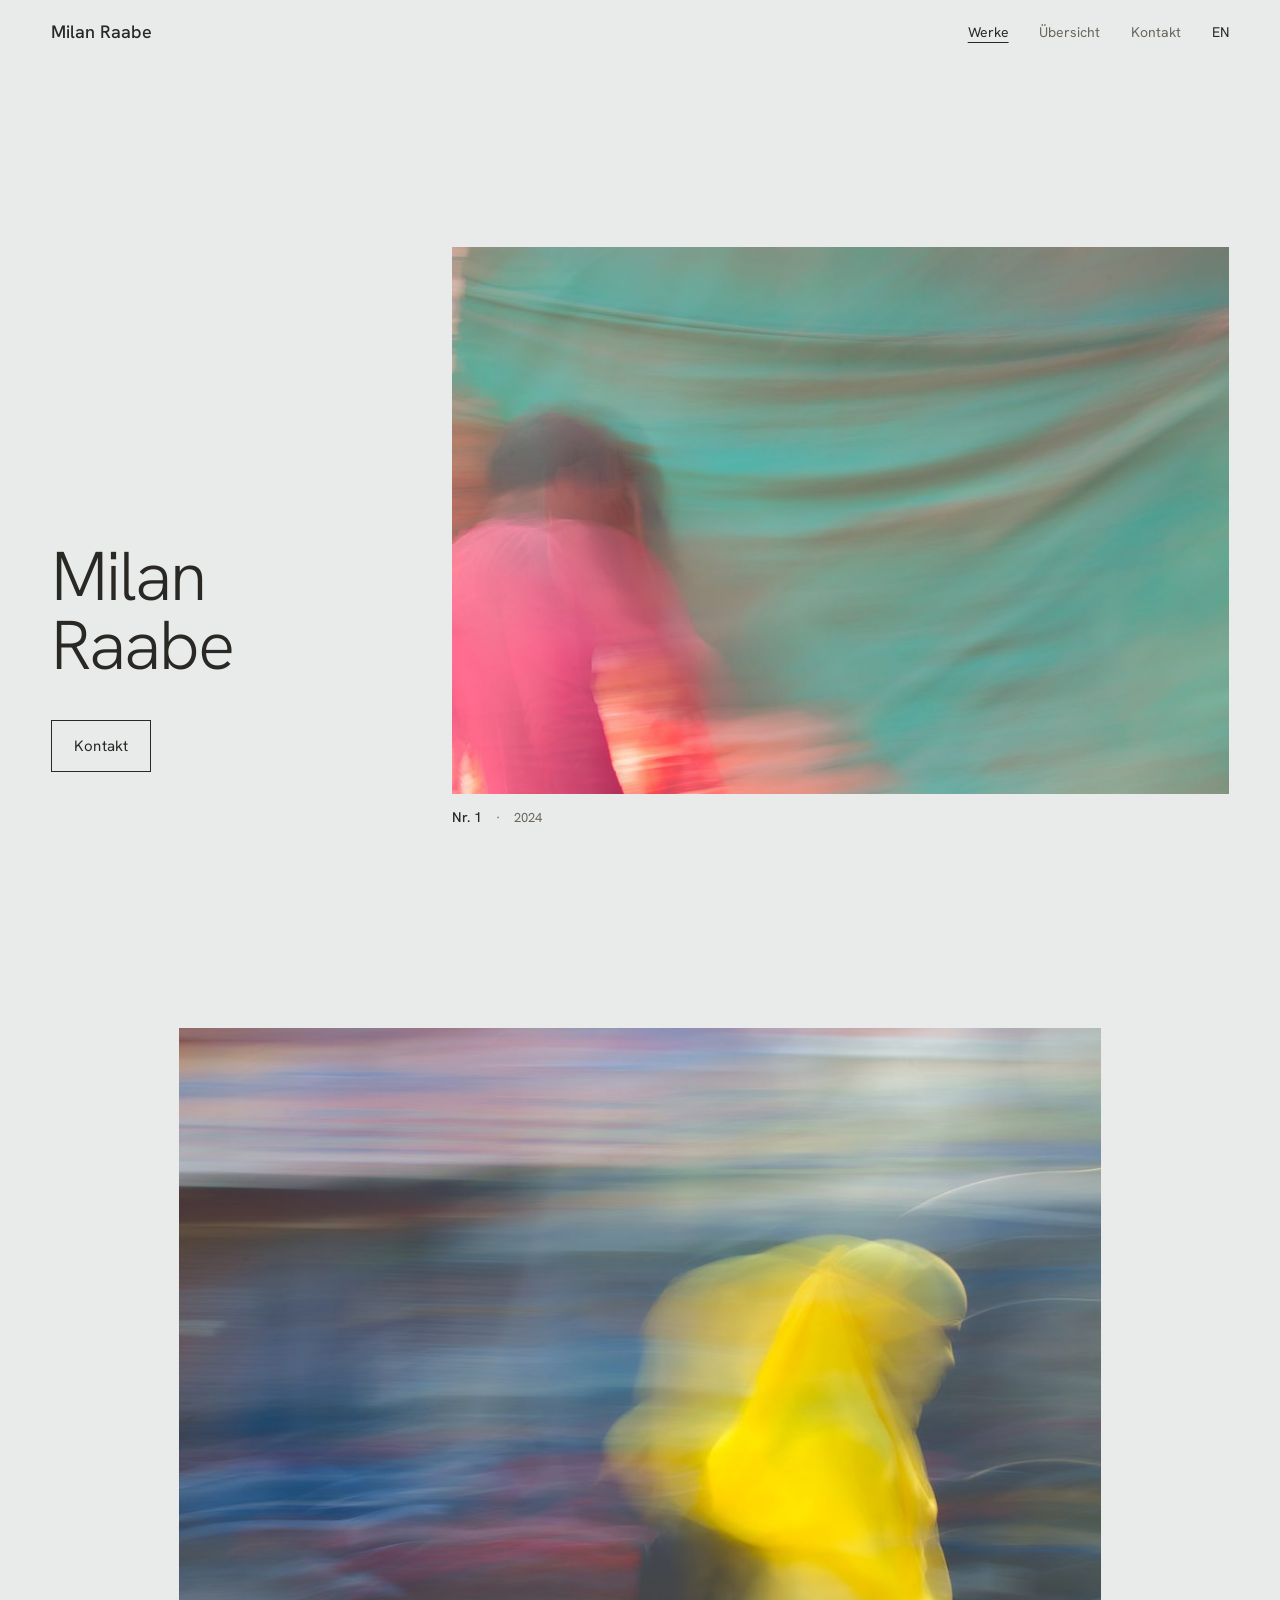
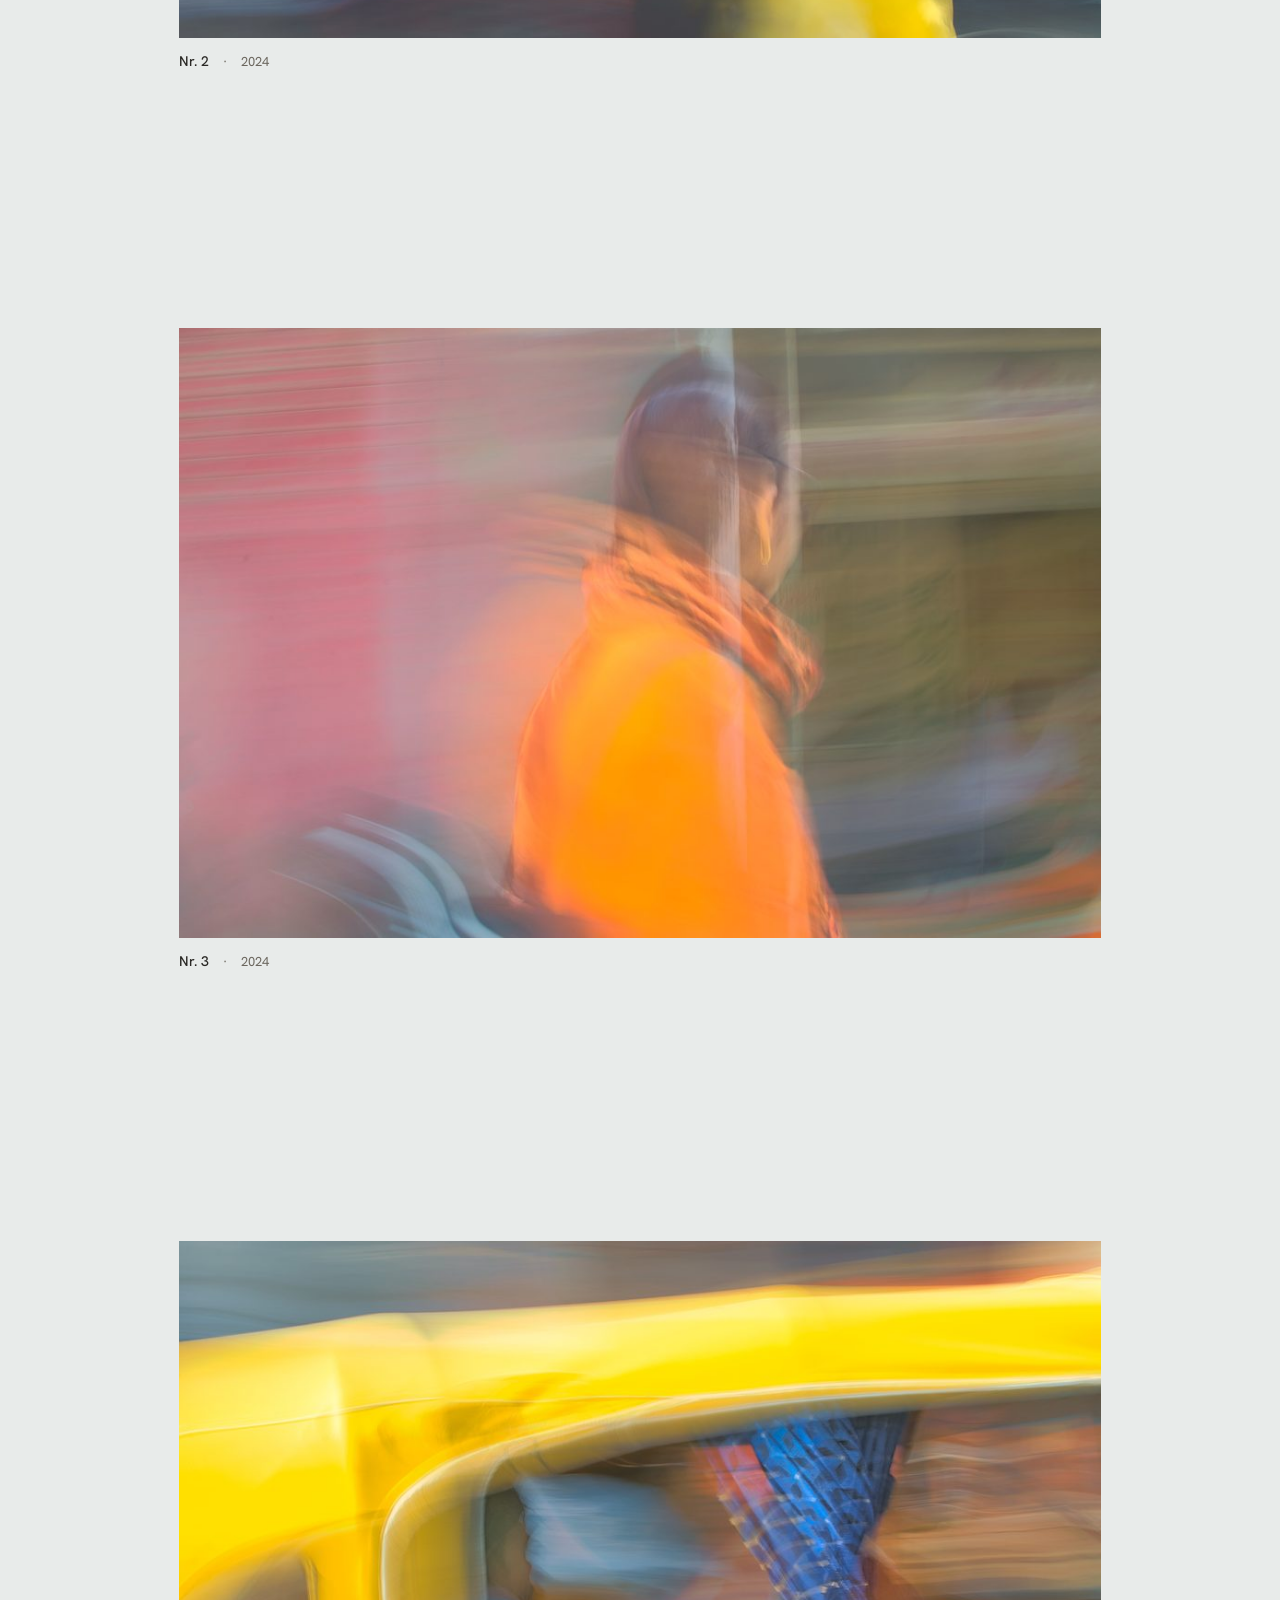
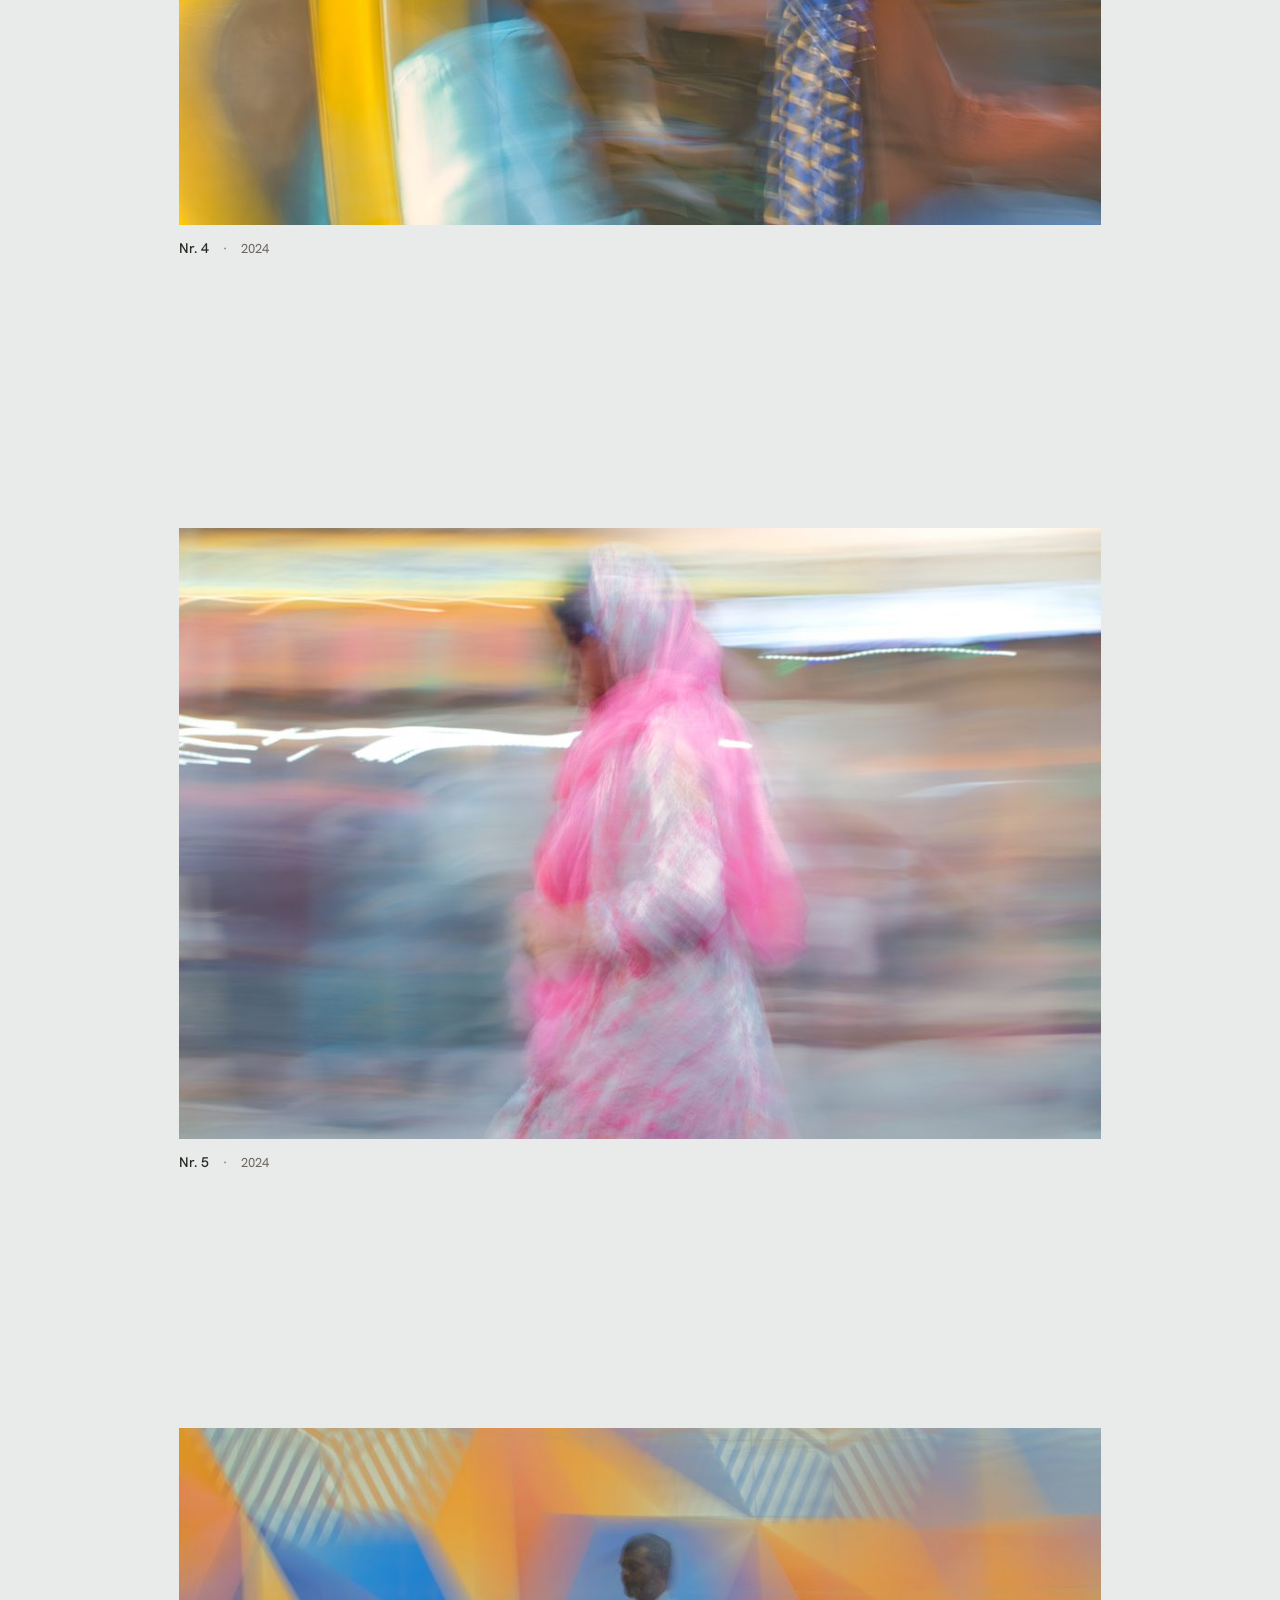
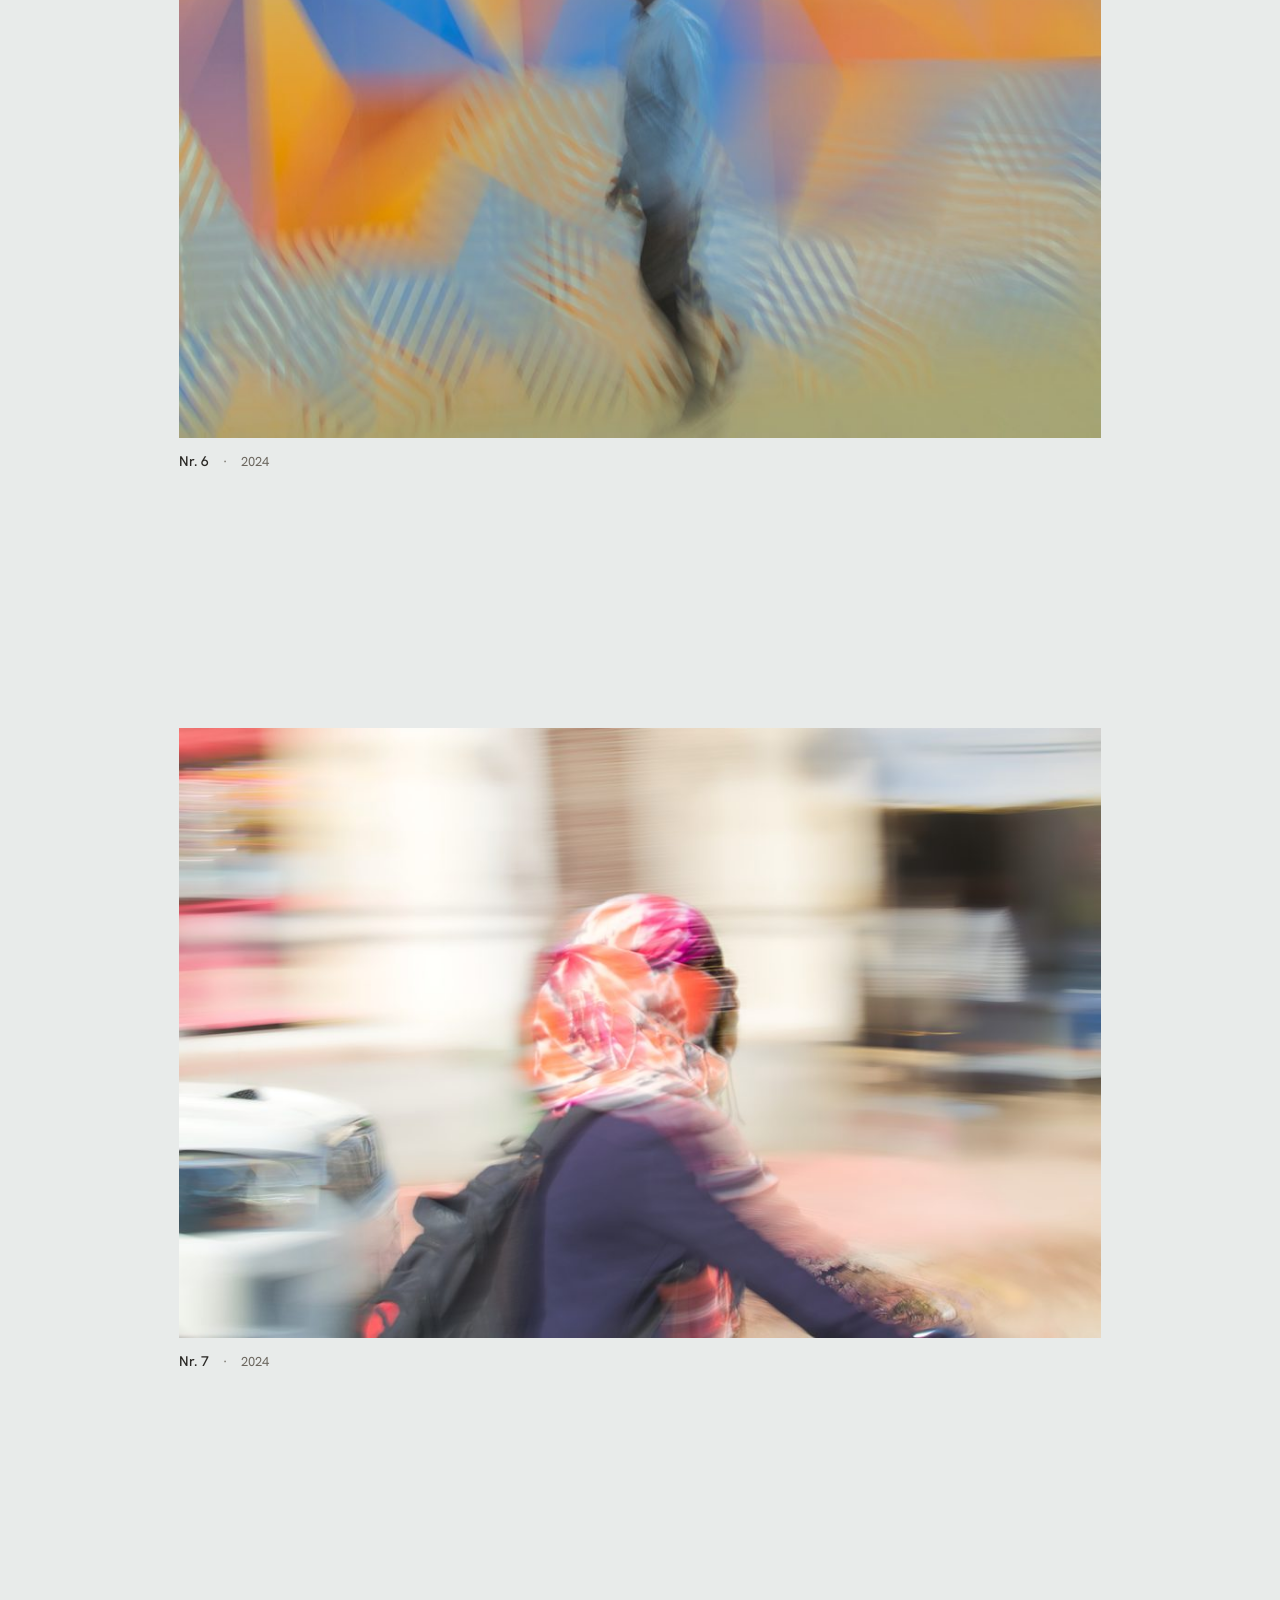
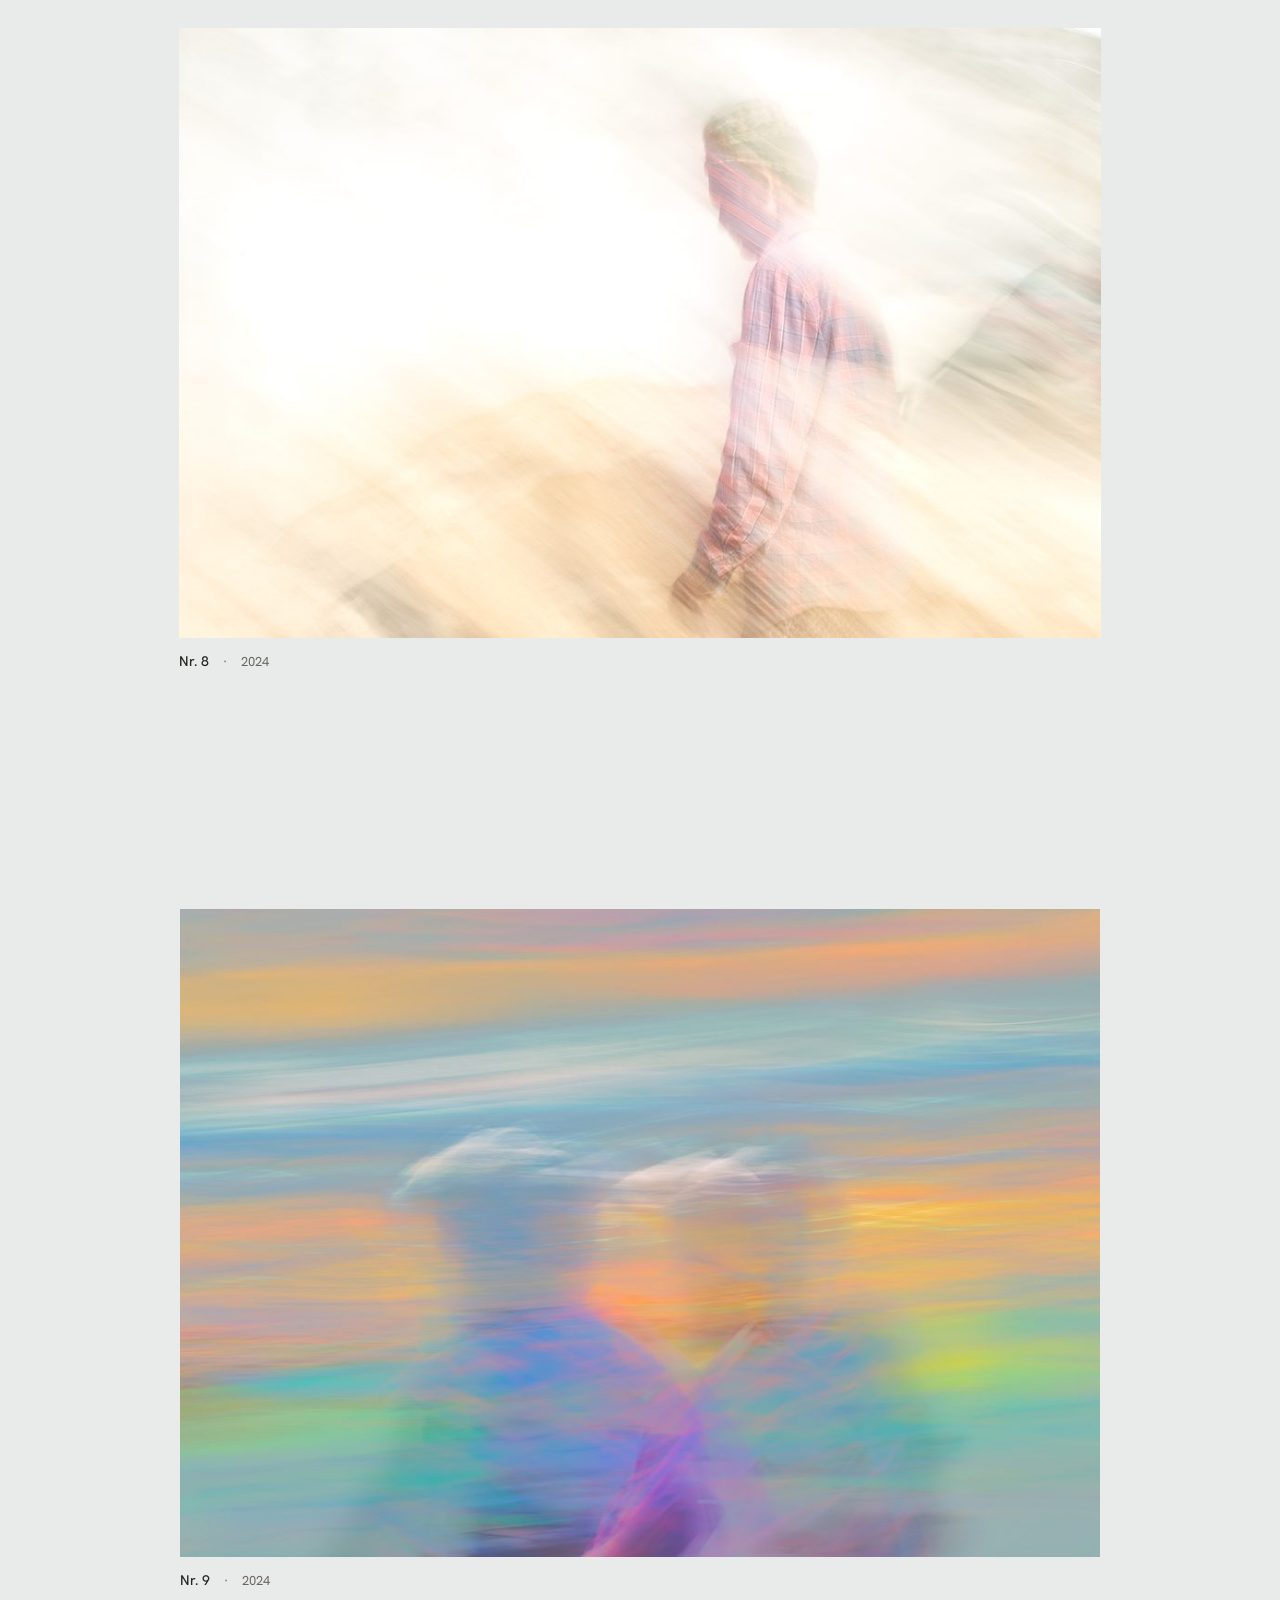
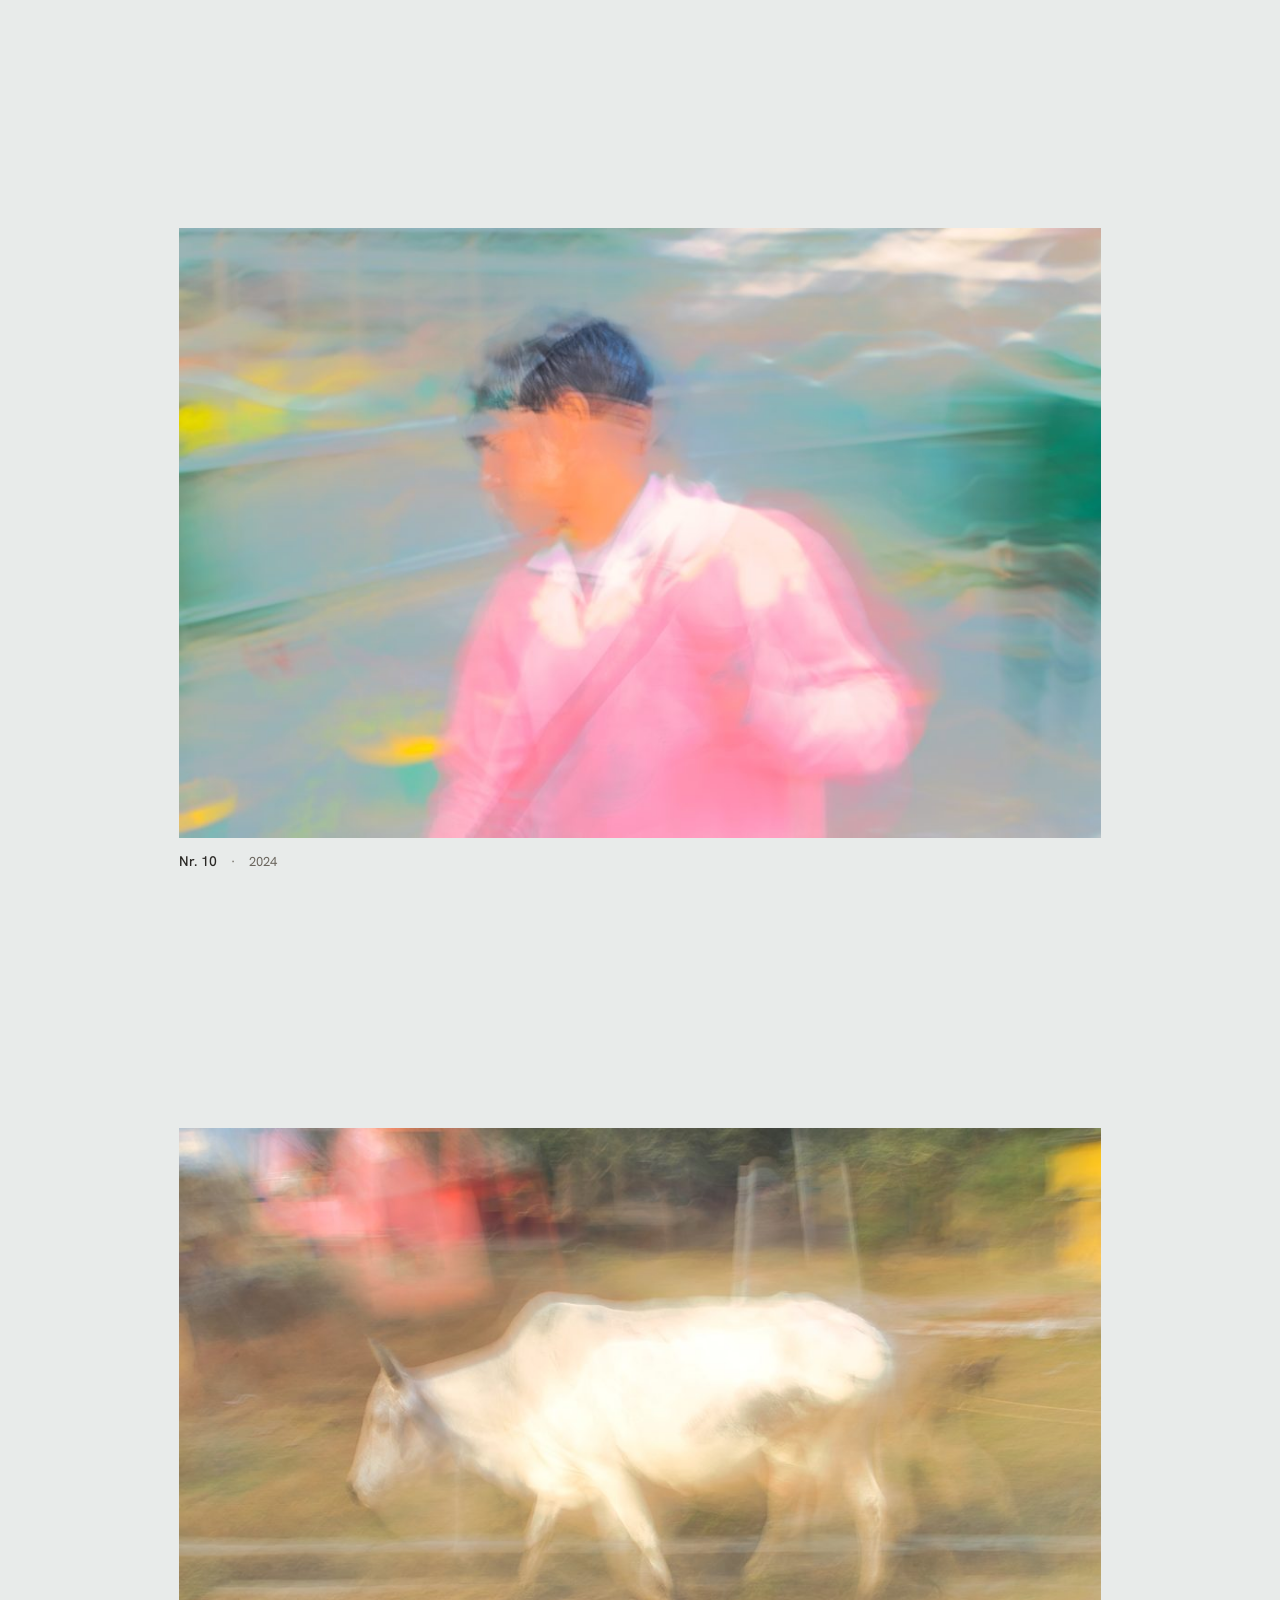
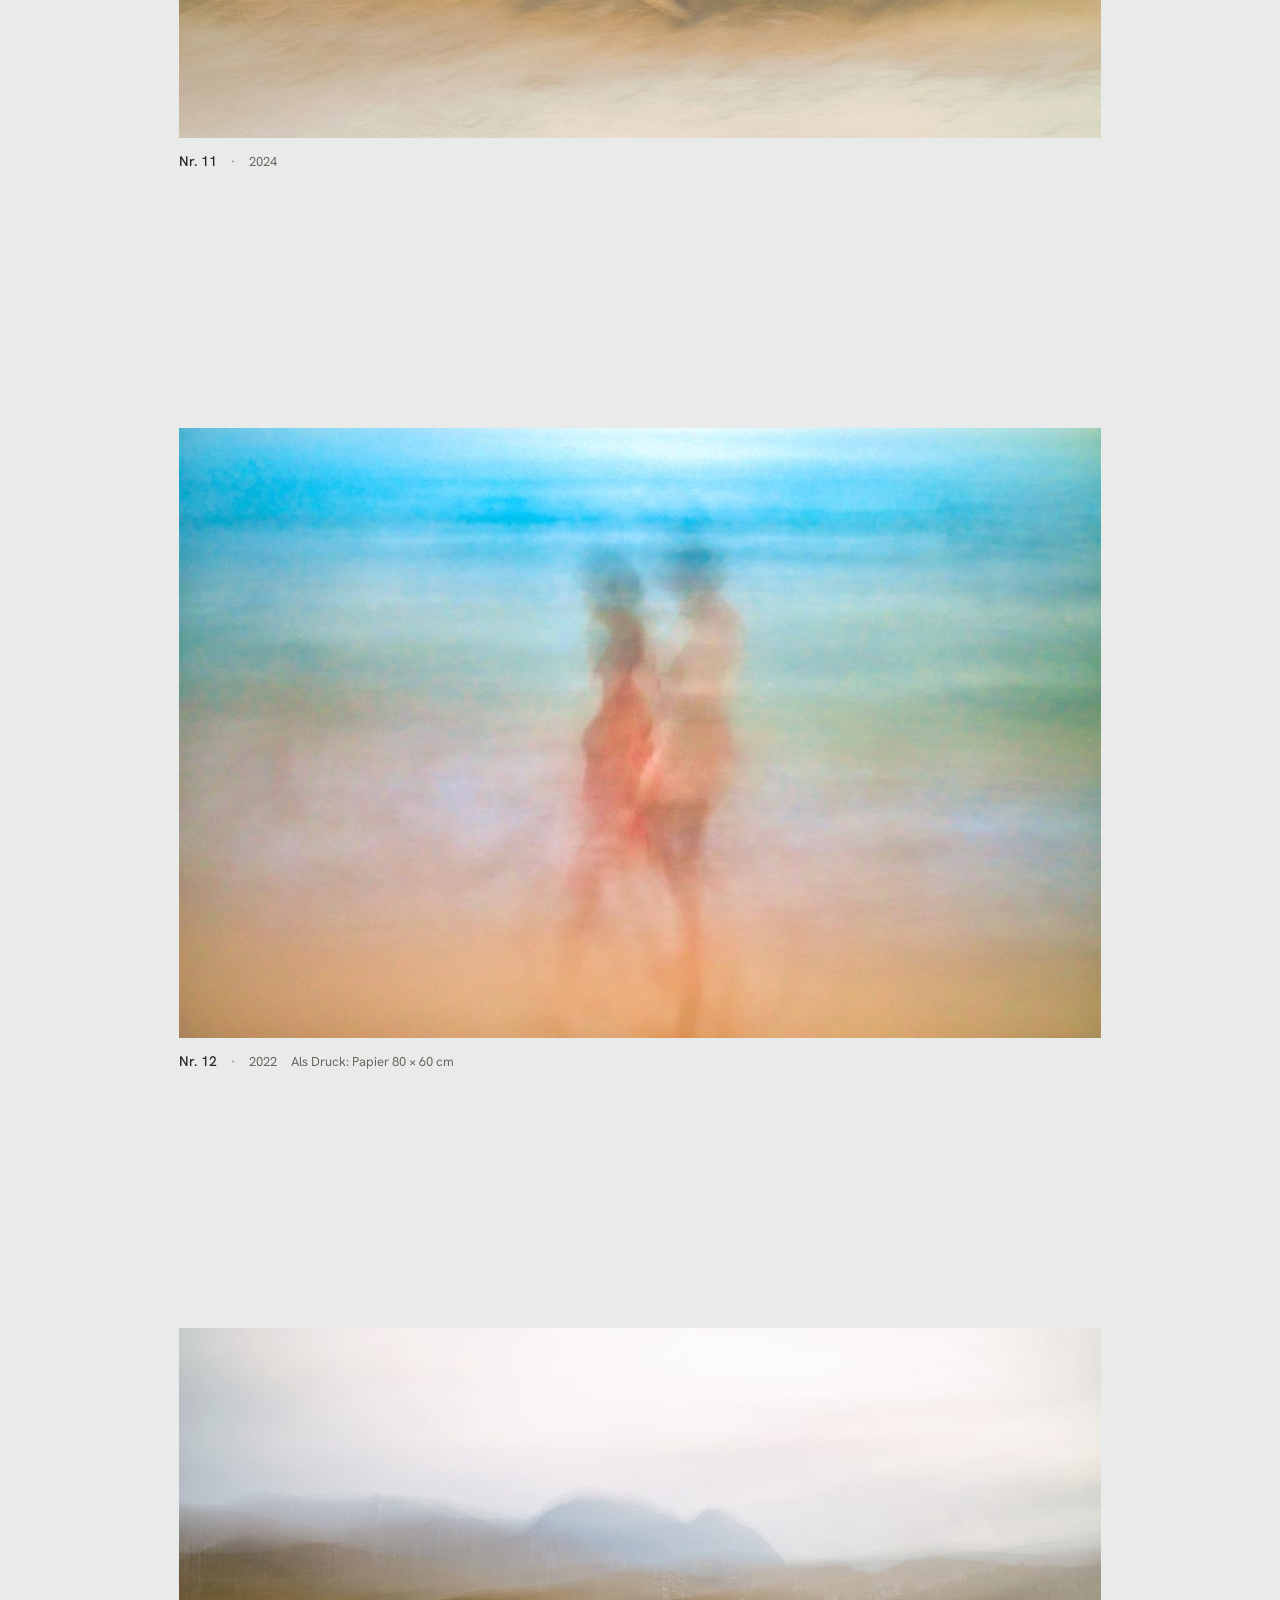
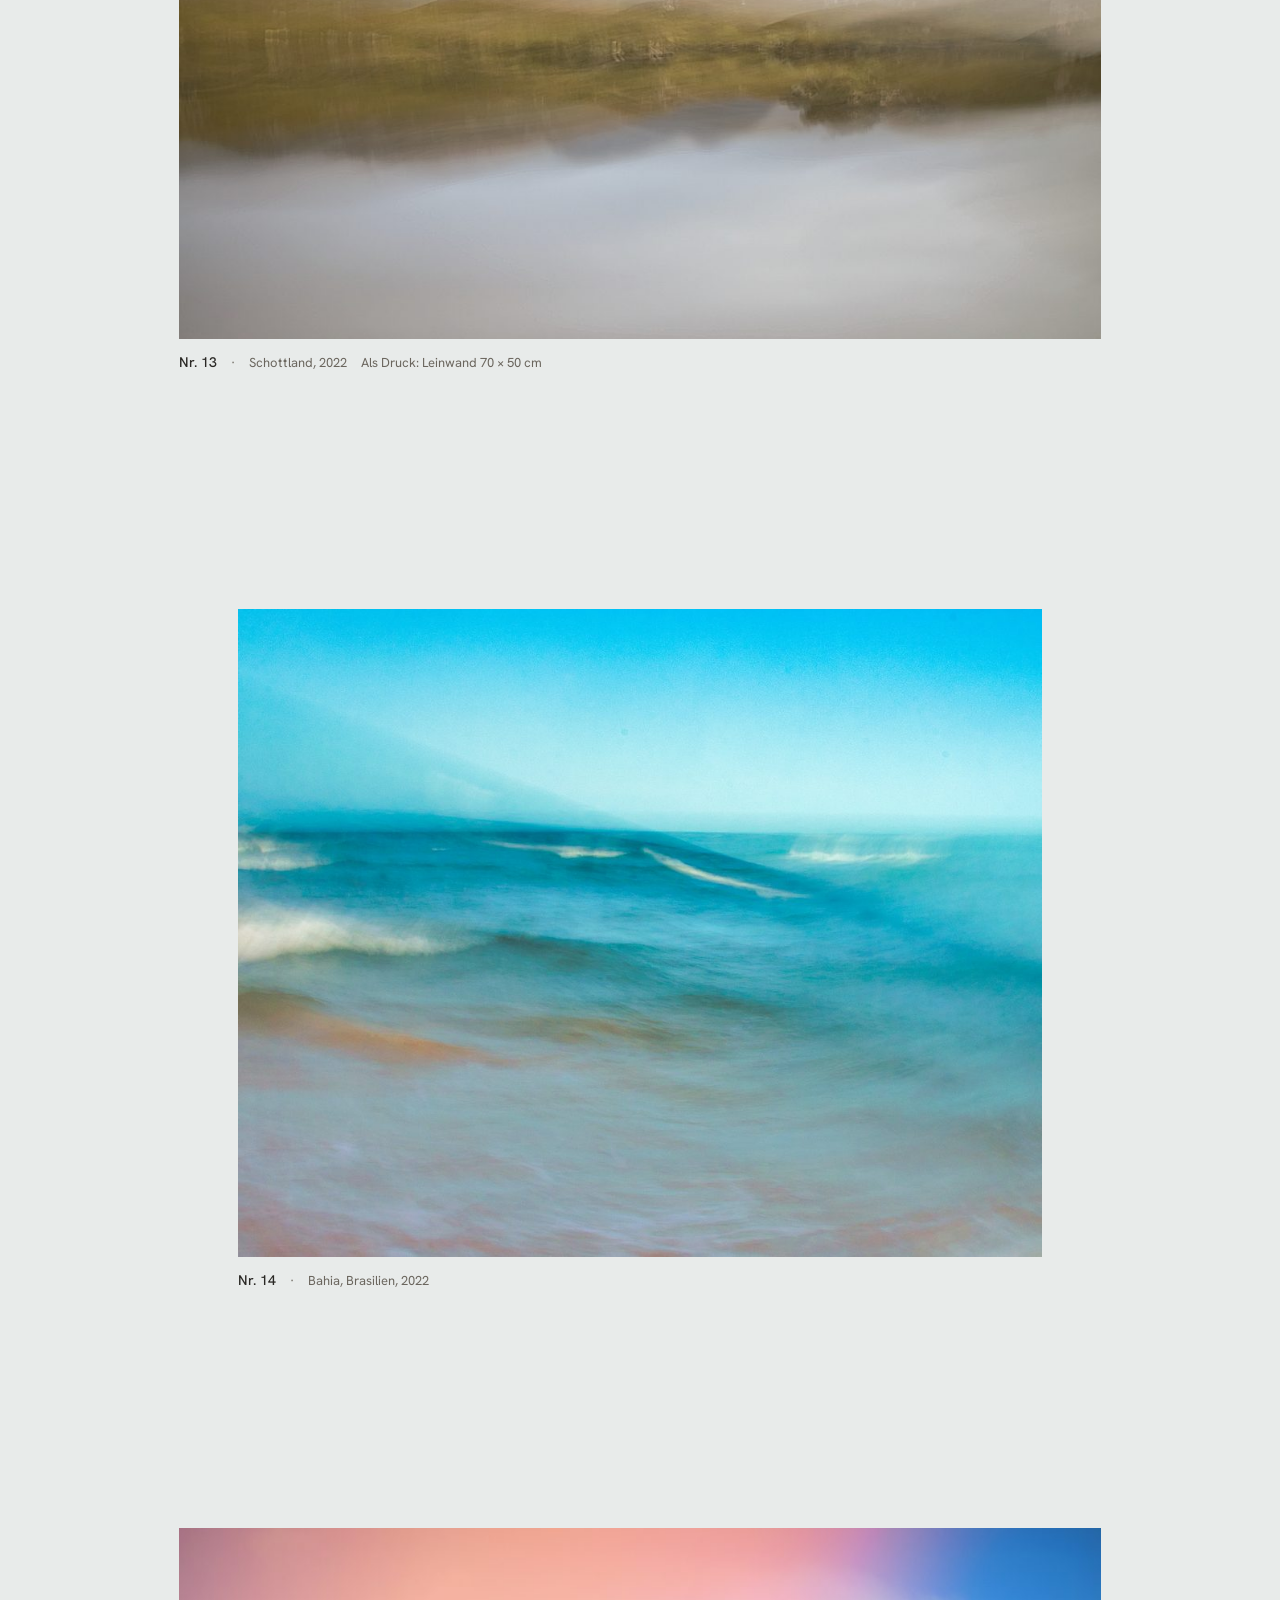
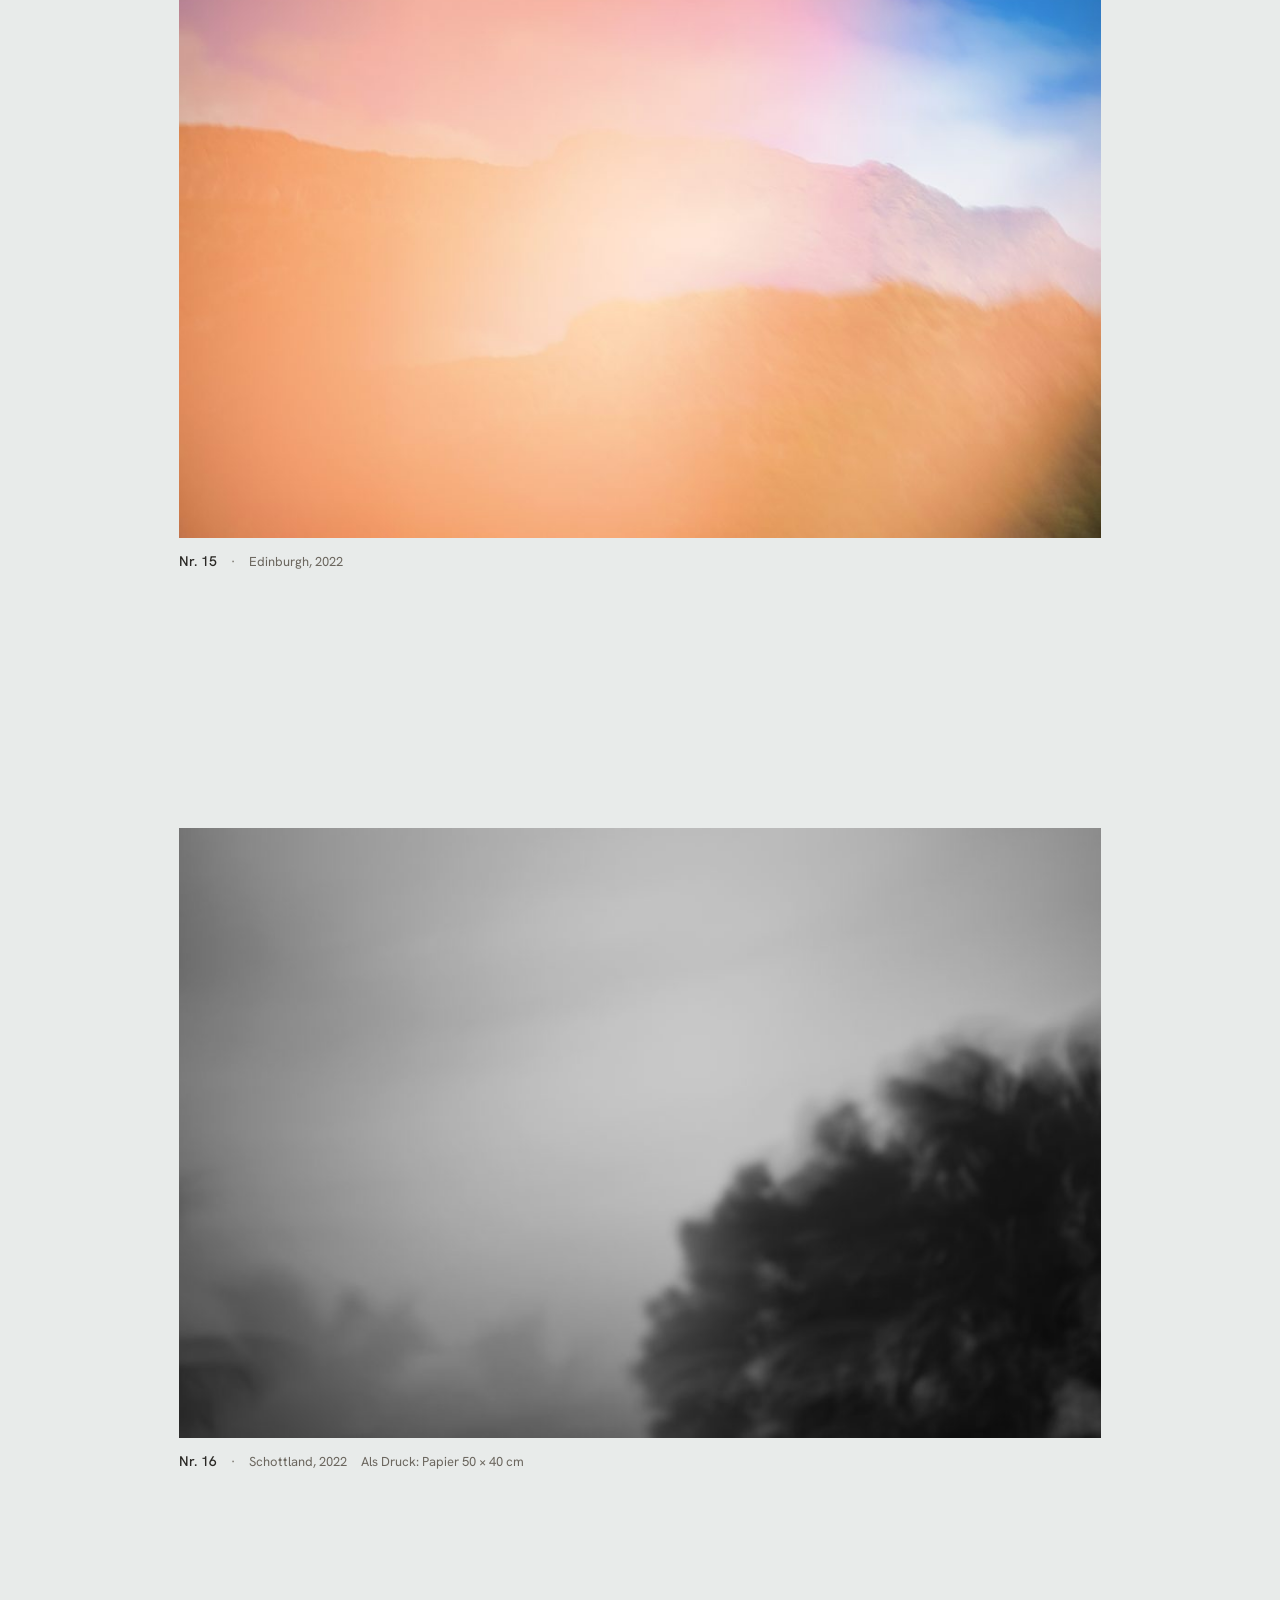
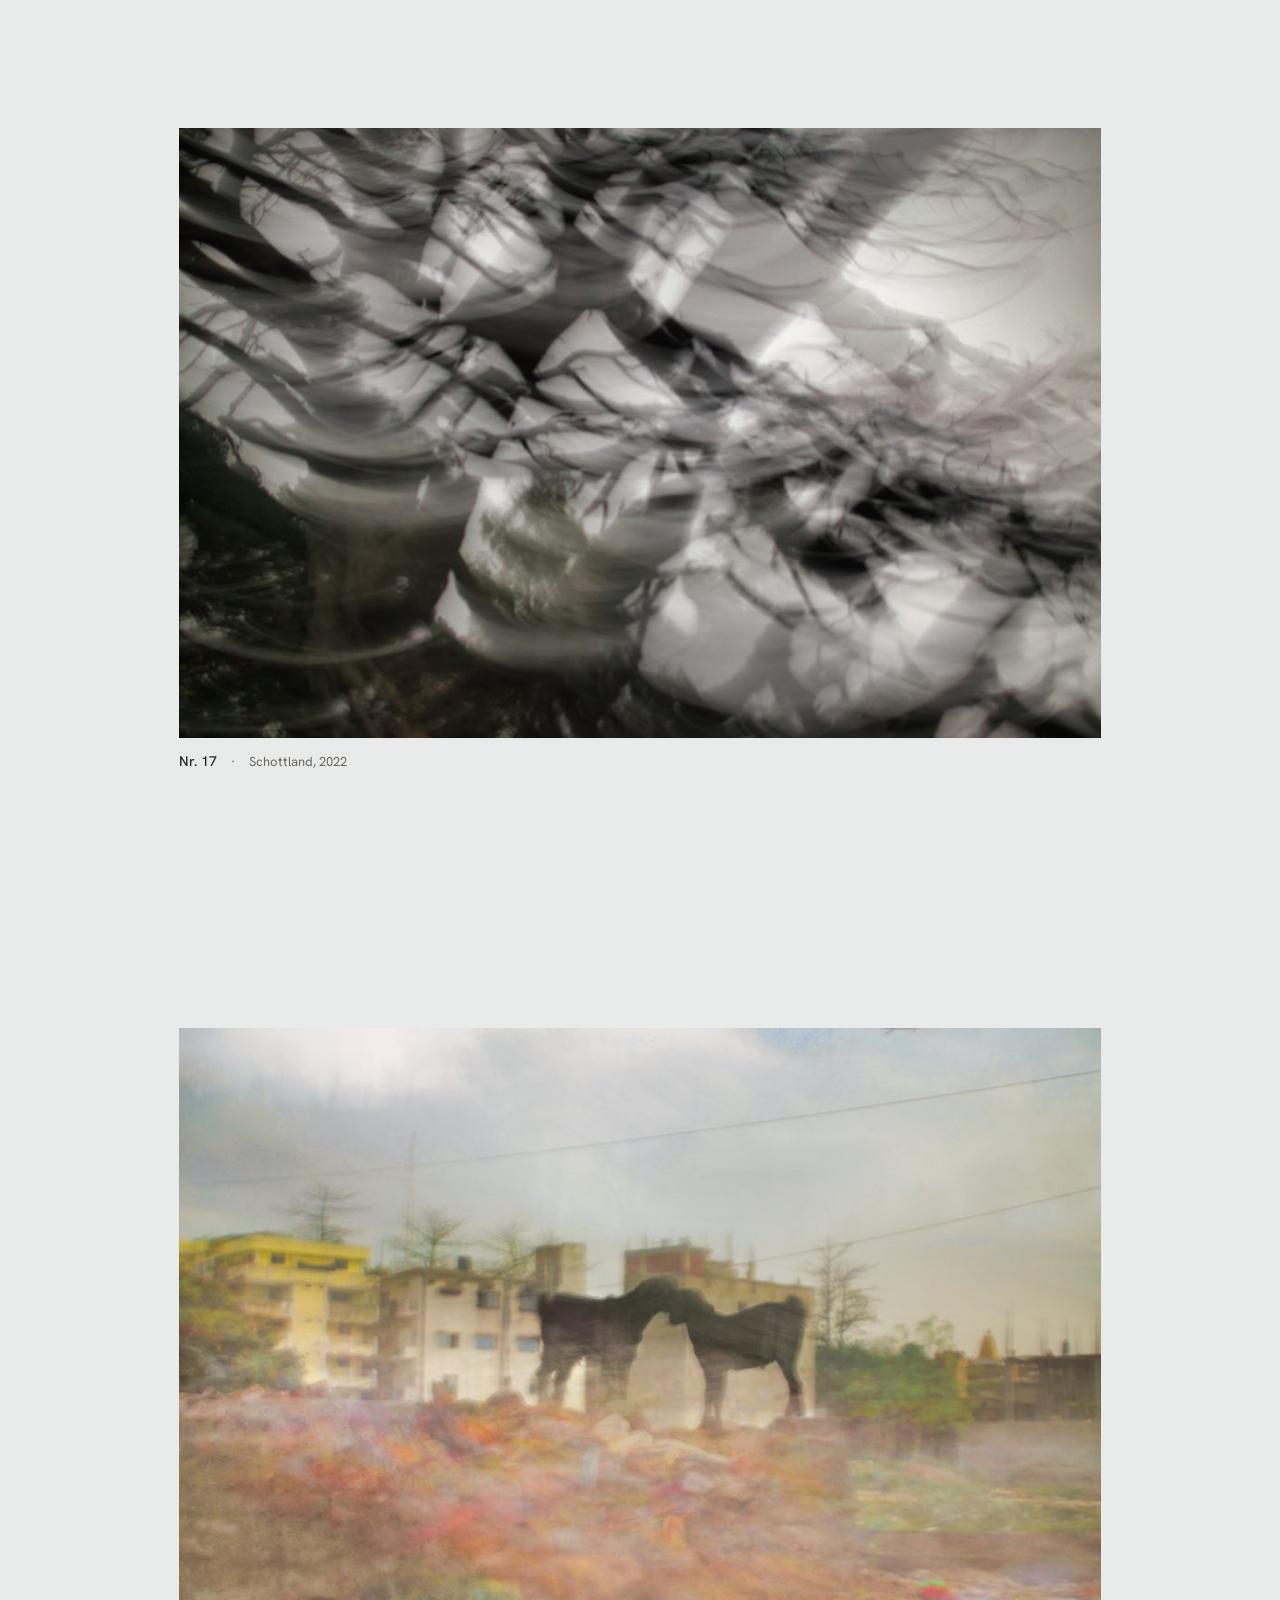
==== commit 552d4f5a: "Neues erstes Werk: rosa Figur vor türkisem Tuch, gelbe Gestalt jetzt Nr. 2 Co-Authored-By: Claude Op" ====
--- a/index.html
+++ b/index.html
@@ -43,35 +43,35 @@
       <h1>Milan Raabe</h1>
       <a class="knopf" href="#kontakt">Kontakt</a>
     </div>
-    <figure class="start-bild" style="--ar:1.5106">
-      <img src="bilder/werk-01-1600.jpg?v=8932e3a2" srcset="bilder/werk-01-1000.jpg?v=8932e3a2 1000w, bilder/werk-01-1600.jpg?v=8932e3a2 1600w, bilder/werk-01-2400.jpg?v=8932e3a2 2400w" sizes="(min-width: 900px) 64vw, 100vw" width="1600" height="1059" alt="Fotografie Nr. 1, 2024" loading="eager" decoding="async" fetchpriority="high">
+    <figure class="start-bild" style="--ar:1.4184">
+      <img src="bilder/werk-01-1600.jpg?v=e518cc33" srcset="bilder/werk-01-1000.jpg?v=e518cc33 1000w, bilder/werk-01-1600.jpg?v=e518cc33 1600w, bilder/werk-01-2400.jpg?v=e518cc33 2400w" sizes="(min-width: 900px) 64vw, 100vw" width="1600" height="1128" alt="Fotografie Nr. 1, 2024" loading="eager" decoding="async" fetchpriority="high">
       <figcaption><span class="bu-nr">Nr. 1</span><span class="bu-meta">2024</span></figcaption>
     </figure>
   </section>
   <section class="werke" id="werke" aria-label="Werke">
     
     <figure class="werk werk--mitte" id="werk-2" style="--ar:1.5106">
-      <img src="bilder/werk-02-1600.jpg?v=a82a48ee" srcset="bilder/werk-02-1000.jpg?v=a82a48ee 1000w, bilder/werk-02-1600.jpg?v=a82a48ee 1600w, bilder/werk-02-2400.jpg?v=a82a48ee 2400w" sizes="(min-width: 900px) 70vw, 100vw" width="1600" height="1059" alt="Fotografie Nr. 2, 2024" loading="lazy" decoding="async">
+      <img src="bilder/werk-02-1600.jpg?v=8932e3a2" srcset="bilder/werk-02-1000.jpg?v=8932e3a2 1000w, bilder/werk-02-1600.jpg?v=8932e3a2 1600w, bilder/werk-02-2400.jpg?v=8932e3a2 2400w" sizes="(min-width: 900px) 70vw, 100vw" width="1600" height="1059" alt="Fotografie Nr. 2, 2024" loading="lazy" decoding="async">
       <figcaption><span class="bu-nr">Nr. 2</span><span class="bu-meta">2024</span></figcaption>
     </figure>
-    <figure class="werk werk--mitte" id="werk-3" style="--ar:1.5773">
-      <img src="bilder/werk-03-1600.jpg?v=be8df374" srcset="bilder/werk-03-1000.jpg?v=be8df374 1000w, bilder/werk-03-1600.jpg?v=be8df374 1600w, bilder/werk-03-2400.jpg?v=be8df374 2400w" sizes="(min-width: 900px) 70vw, 100vw" width="1600" height="1014" alt="Fotografie Nr. 3, 2024" loading="lazy" decoding="async">
+    <figure class="werk werk--mitte" id="werk-3" style="--ar:1.5106">
+      <img src="bilder/werk-03-1600.jpg?v=a82a48ee" srcset="bilder/werk-03-1000.jpg?v=a82a48ee 1000w, bilder/werk-03-1600.jpg?v=a82a48ee 1600w, bilder/werk-03-2400.jpg?v=a82a48ee 2400w" sizes="(min-width: 900px) 70vw, 100vw" width="1600" height="1059" alt="Fotografie Nr. 3, 2024" loading="lazy" decoding="async">
       <figcaption><span class="bu-nr">Nr. 3</span><span class="bu-meta">2024</span></figcaption>
     </figure>
-    <figure class="werk werk--mitte" id="werk-4" style="--ar:1.5083">
-      <img src="bilder/werk-04-1600.jpg?v=bfdd6270" srcset="bilder/werk-04-1000.jpg?v=bfdd6270 1000w, bilder/werk-04-1600.jpg?v=bfdd6270 1600w, bilder/werk-04-2400.jpg?v=bfdd6270 2400w" sizes="(min-width: 900px) 70vw, 100vw" width="1600" height="1061" alt="Fotografie Nr. 4, 2024" loading="lazy" decoding="async">
+    <figure class="werk werk--mitte" id="werk-4" style="--ar:1.5773">
+      <img src="bilder/werk-04-1600.jpg?v=be8df374" srcset="bilder/werk-04-1000.jpg?v=be8df374 1000w, bilder/werk-04-1600.jpg?v=be8df374 1600w, bilder/werk-04-2400.jpg?v=be8df374 2400w" sizes="(min-width: 900px) 70vw, 100vw" width="1600" height="1014" alt="Fotografie Nr. 4, 2024" loading="lazy" decoding="async">
       <figcaption><span class="bu-nr">Nr. 4</span><span class="bu-meta">2024</span></figcaption>
     </figure>
-    <figure class="werk werk--mitte" id="werk-5" style="--ar:1.5106">
-      <img src="bilder/werk-05-1600.jpg?v=62897602" srcset="bilder/werk-05-1000.jpg?v=62897602 1000w, bilder/werk-05-1600.jpg?v=62897602 1600w, bilder/werk-05-2400.jpg?v=62897602 2400w" sizes="(min-width: 900px) 70vw, 100vw" width="1600" height="1059" alt="Fotografie Nr. 5, 2024" loading="lazy" decoding="async">
+    <figure class="werk werk--mitte" id="werk-5" style="--ar:1.5083">
+      <img src="bilder/werk-05-1600.jpg?v=bfdd6270" srcset="bilder/werk-05-1000.jpg?v=bfdd6270 1000w, bilder/werk-05-1600.jpg?v=bfdd6270 1600w, bilder/werk-05-2400.jpg?v=bfdd6270 2400w" sizes="(min-width: 900px) 70vw, 100vw" width="1600" height="1061" alt="Fotografie Nr. 5, 2024" loading="lazy" decoding="async">
       <figcaption><span class="bu-nr">Nr. 5</span><span class="bu-meta">2024</span></figcaption>
     </figure>
     <figure class="werk werk--mitte" id="werk-6" style="--ar:1.5106">
-      <img src="bilder/werk-06-1600.jpg?v=18d64680" srcset="bilder/werk-06-1000.jpg?v=18d64680 1000w, bilder/werk-06-1600.jpg?v=18d64680 1600w, bilder/werk-06-2400.jpg?v=18d64680 2400w" sizes="(min-width: 900px) 70vw, 100vw" width="1600" height="1059" alt="Fotografie Nr. 6, 2024" loading="lazy" decoding="async">
+      <img src="bilder/werk-06-1600.jpg?v=62897602" srcset="bilder/werk-06-1000.jpg?v=62897602 1000w, bilder/werk-06-1600.jpg?v=62897602 1600w, bilder/werk-06-2400.jpg?v=62897602 2400w" sizes="(min-width: 900px) 70vw, 100vw" width="1600" height="1059" alt="Fotografie Nr. 6, 2024" loading="lazy" decoding="async">
       <figcaption><span class="bu-nr">Nr. 6</span><span class="bu-meta">2024</span></figcaption>
     </figure>
-    <figure class="werk werk--mitte" id="werk-7" style="--ar:1.4184">
-      <img src="bilder/werk-07-1600.jpg?v=e518cc33" srcset="bilder/werk-07-1000.jpg?v=e518cc33 1000w, bilder/werk-07-1600.jpg?v=e518cc33 1600w, bilder/werk-07-2400.jpg?v=e518cc33 2400w" sizes="(min-width: 900px) 70vw, 100vw" width="1600" height="1128" alt="Fotografie Nr. 7, 2024" loading="lazy" decoding="async">
+    <figure class="werk werk--mitte" id="werk-7" style="--ar:1.5106">
+      <img src="bilder/werk-07-1600.jpg?v=18d64680" srcset="bilder/werk-07-1000.jpg?v=18d64680 1000w, bilder/werk-07-1600.jpg?v=18d64680 1600w, bilder/werk-07-2400.jpg?v=18d64680 2400w" sizes="(min-width: 900px) 70vw, 100vw" width="1600" height="1059" alt="Fotografie Nr. 7, 2024" loading="lazy" decoding="async">
       <figcaption><span class="bu-nr">Nr. 7</span><span class="bu-meta">2024</span></figcaption>
     </figure>
     <figure class="werk werk--mitte" id="werk-8" style="--ar:1.5106">
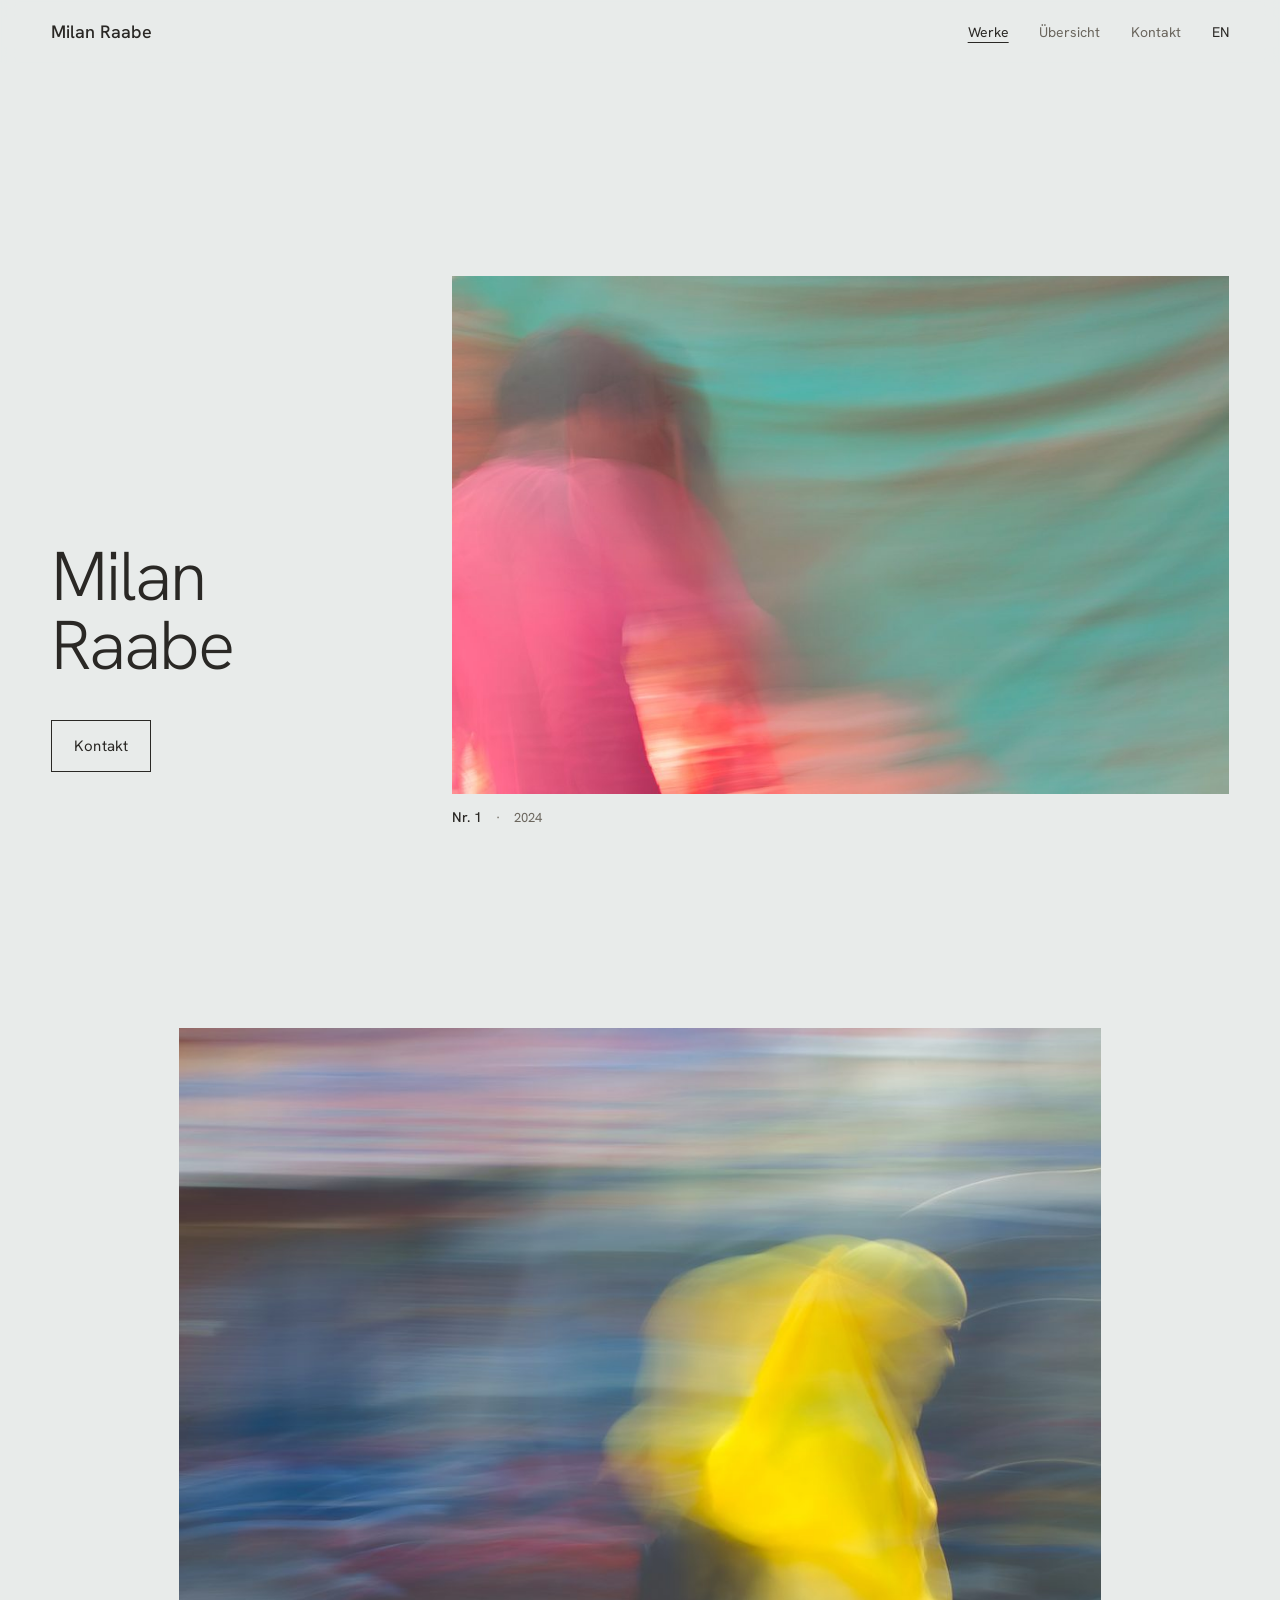
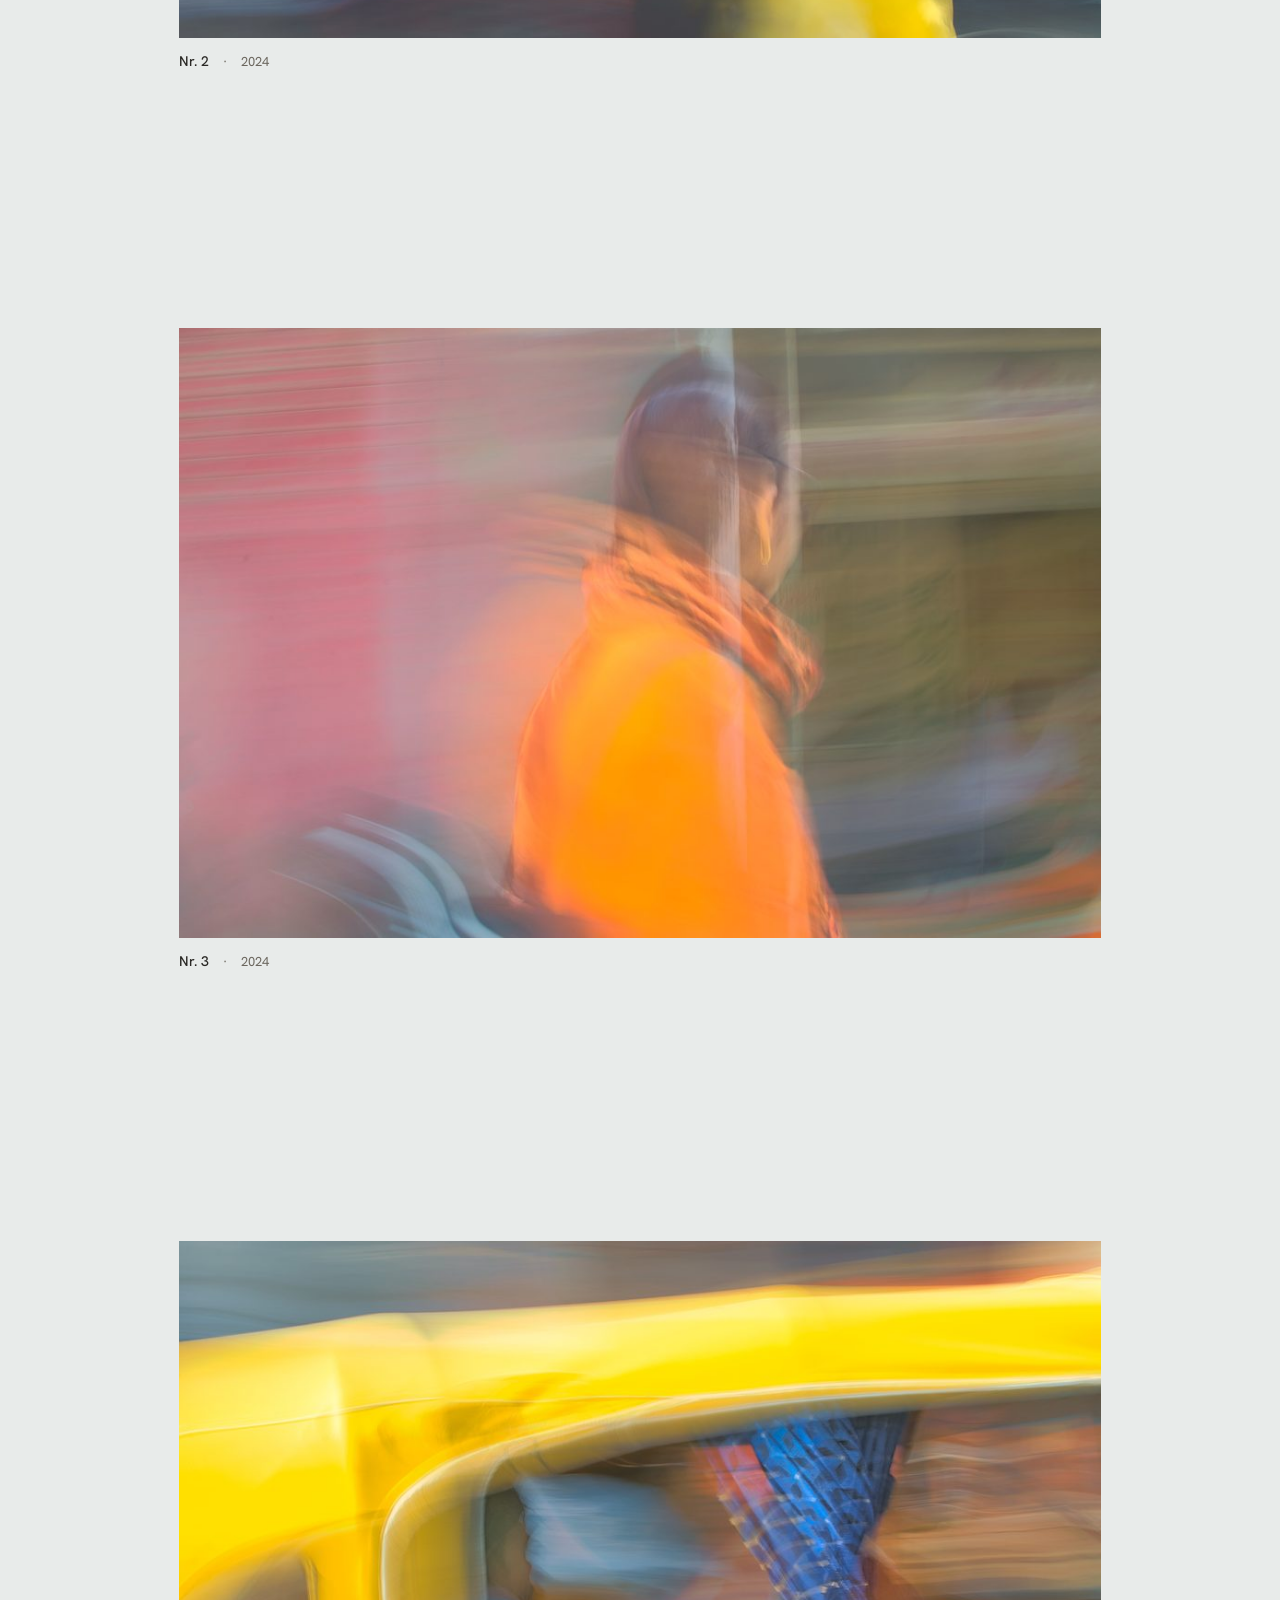
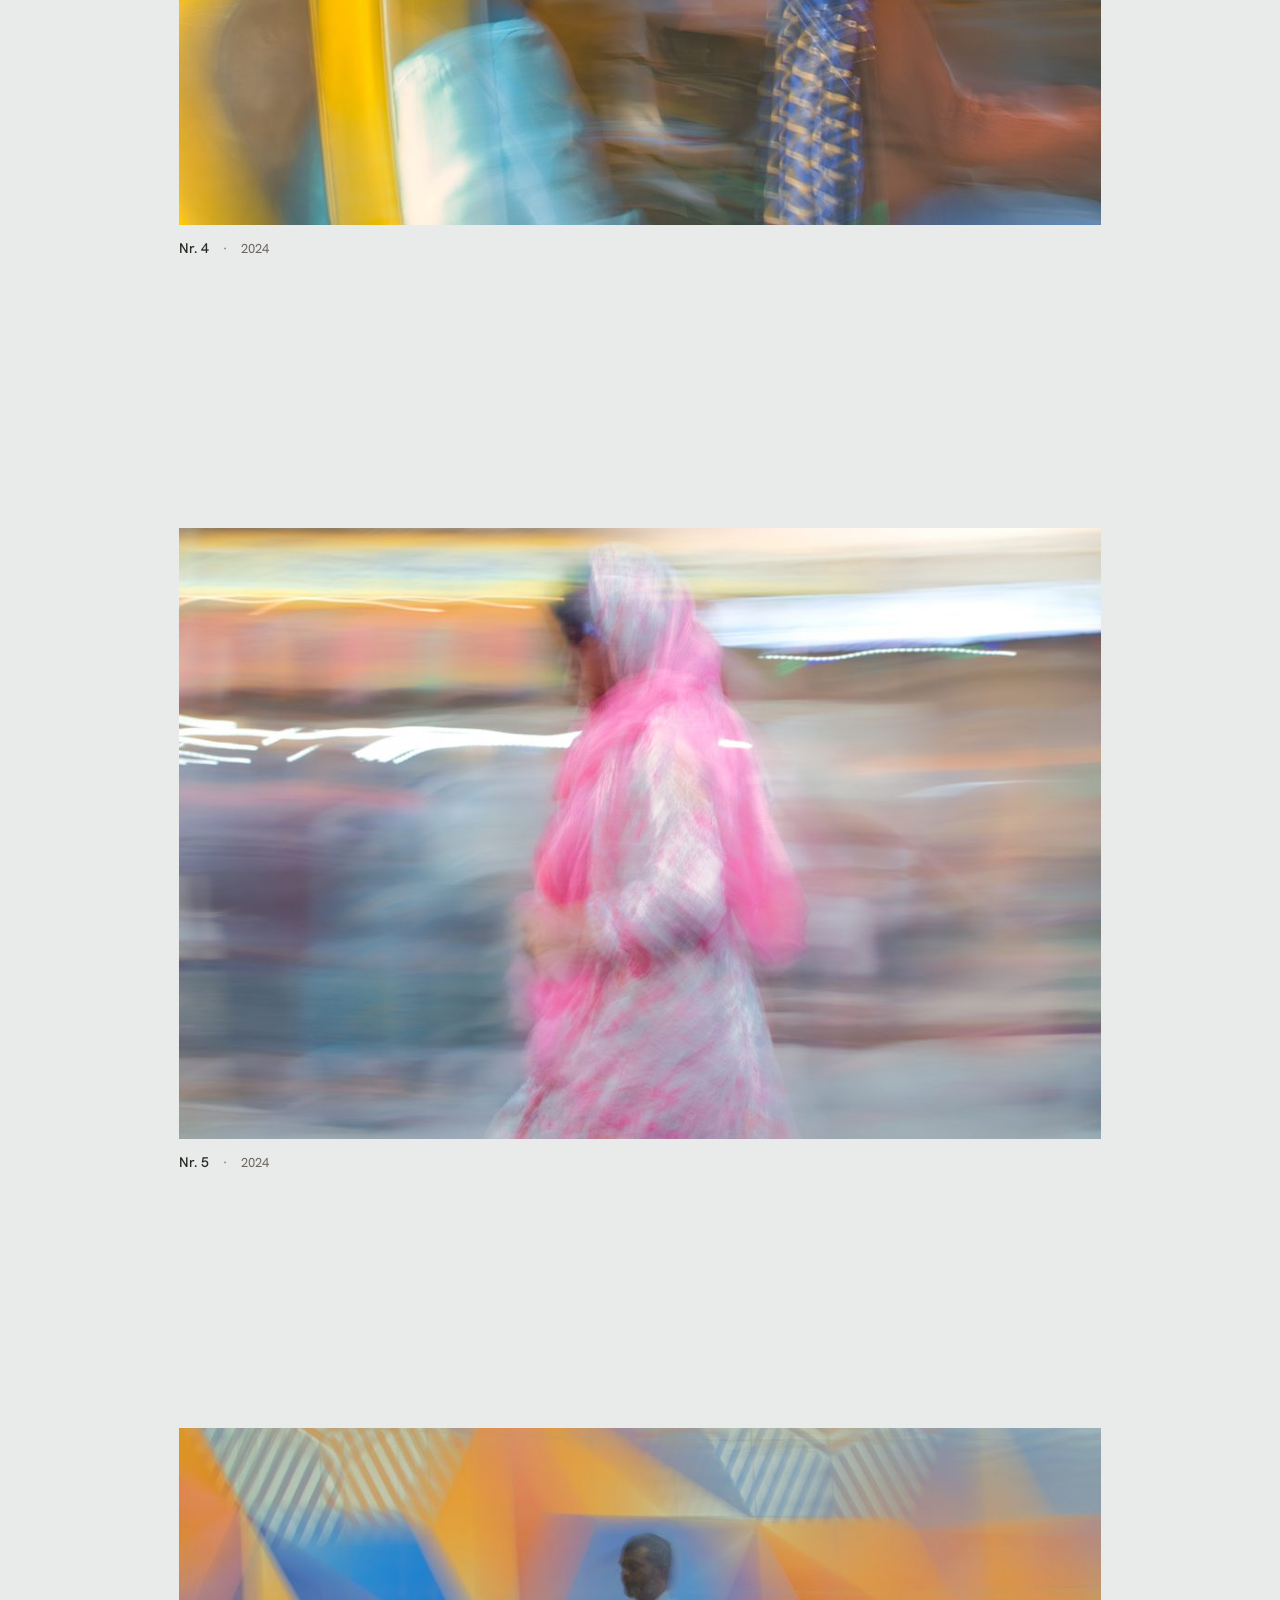
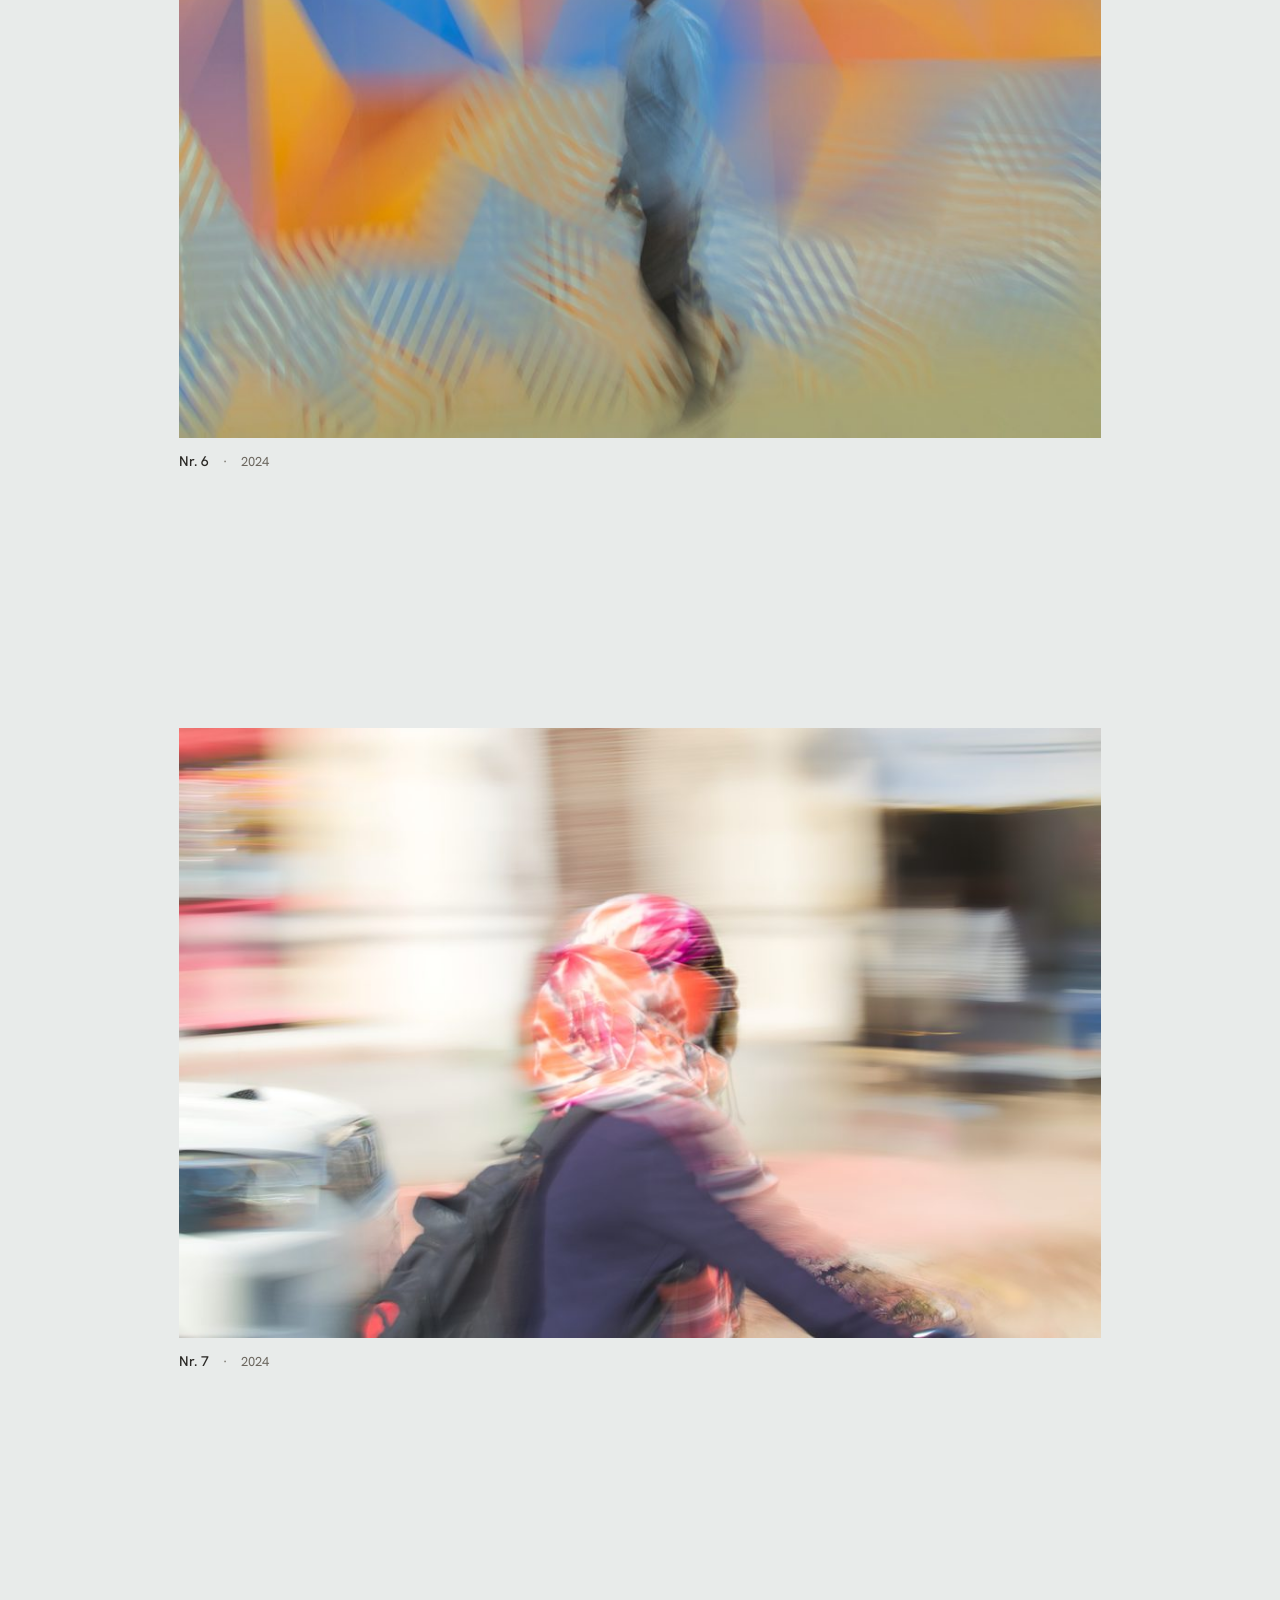
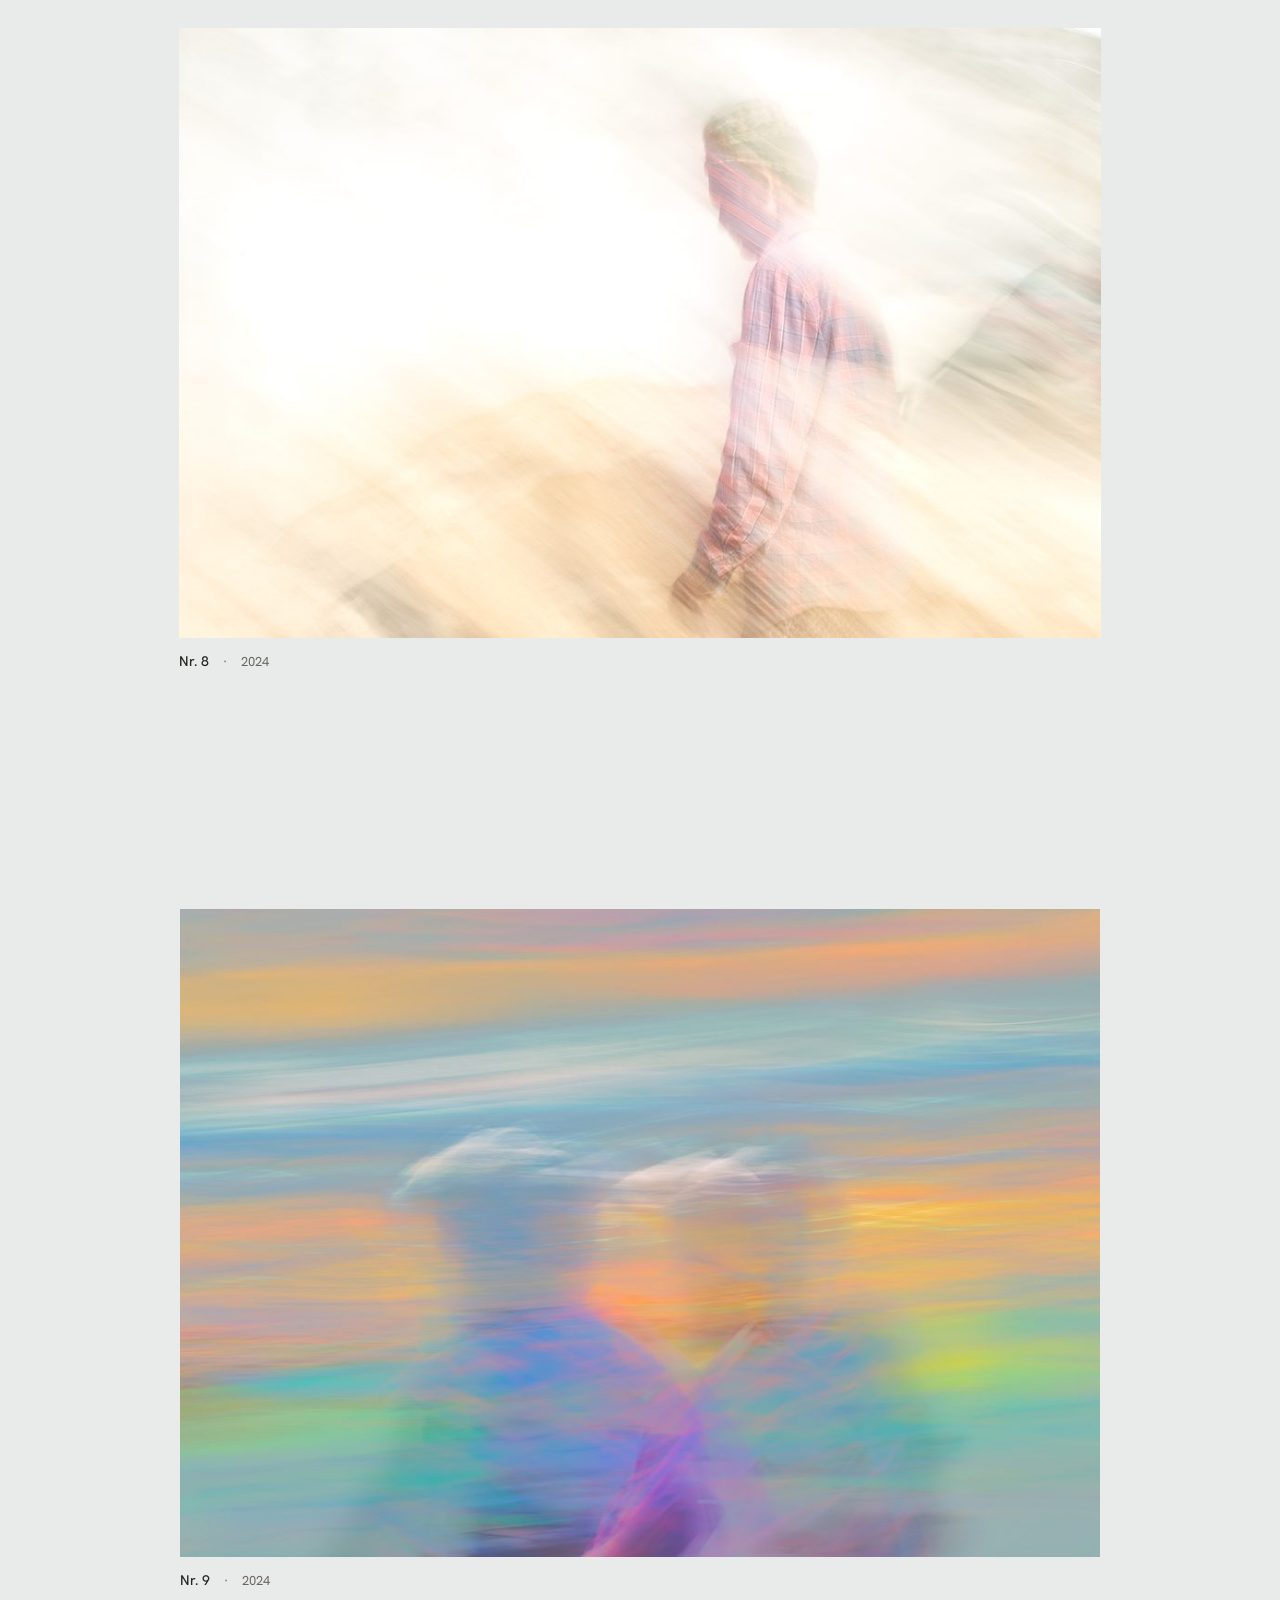
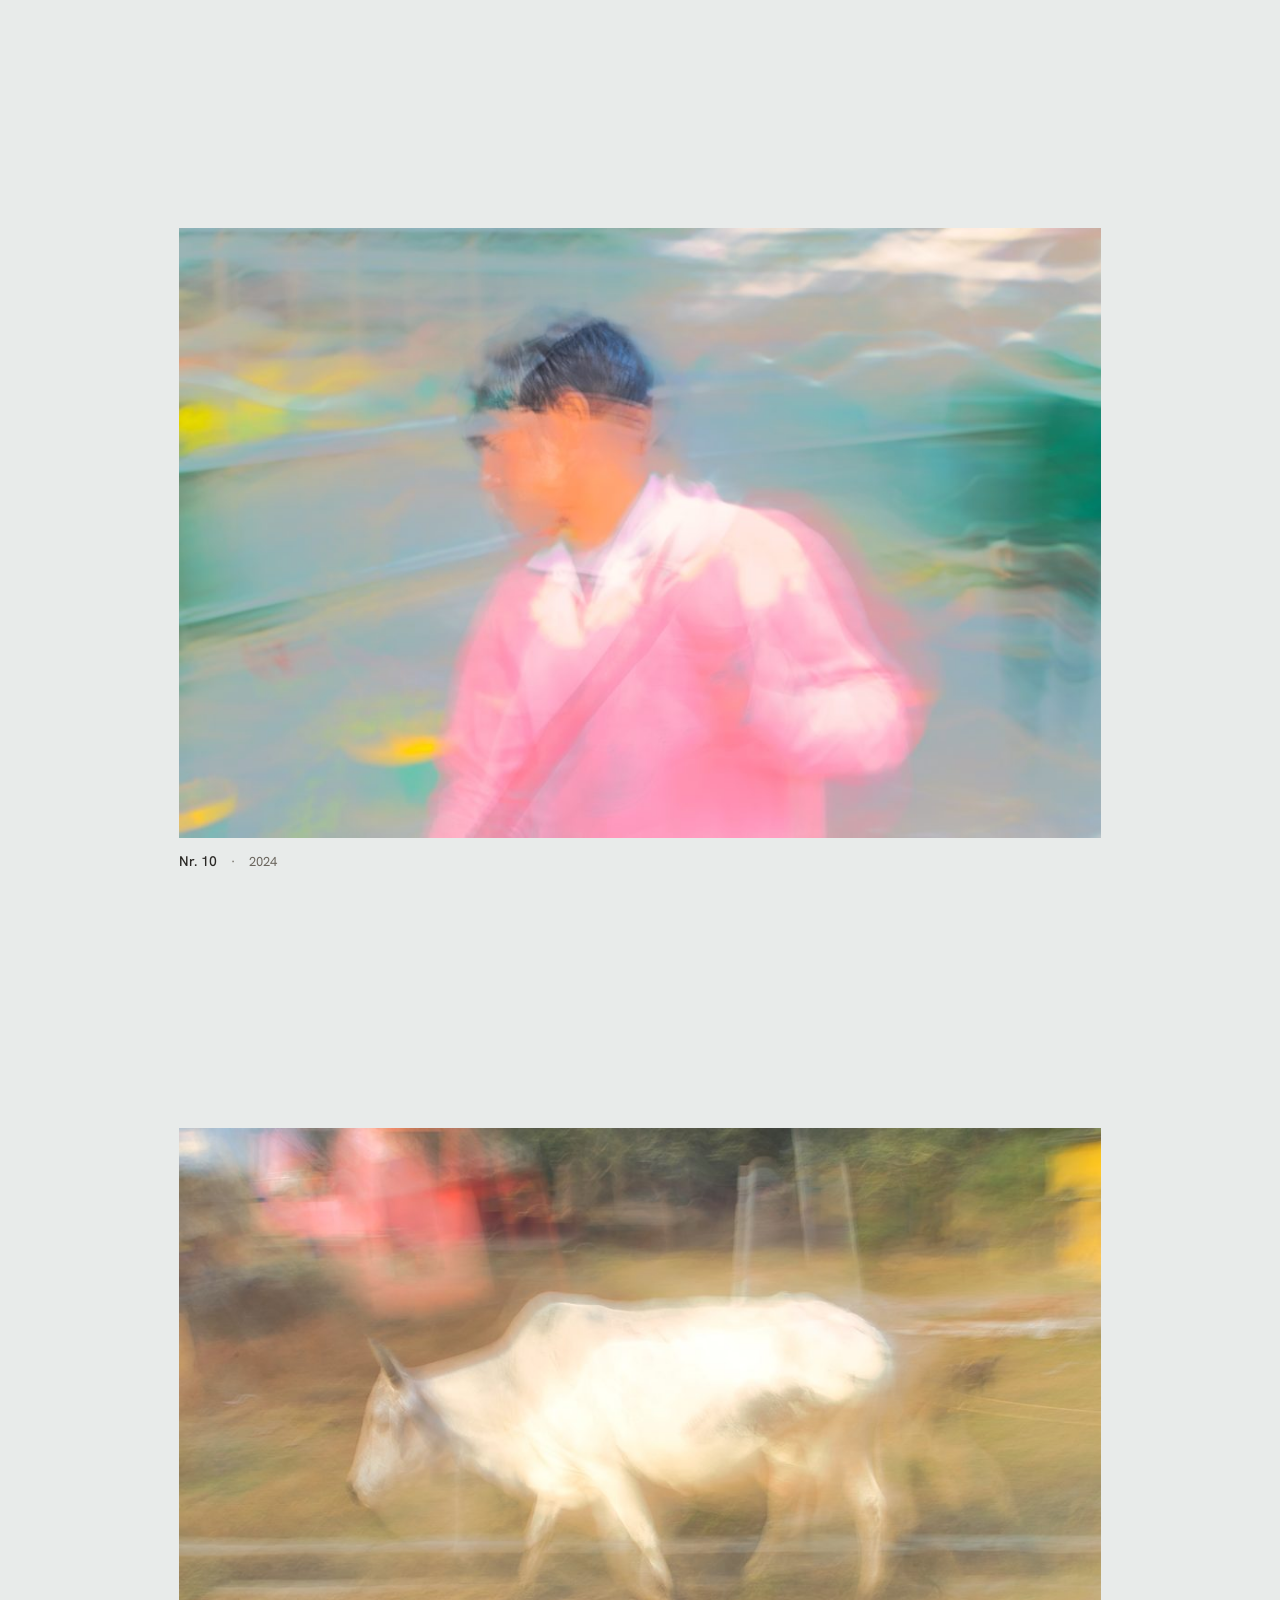
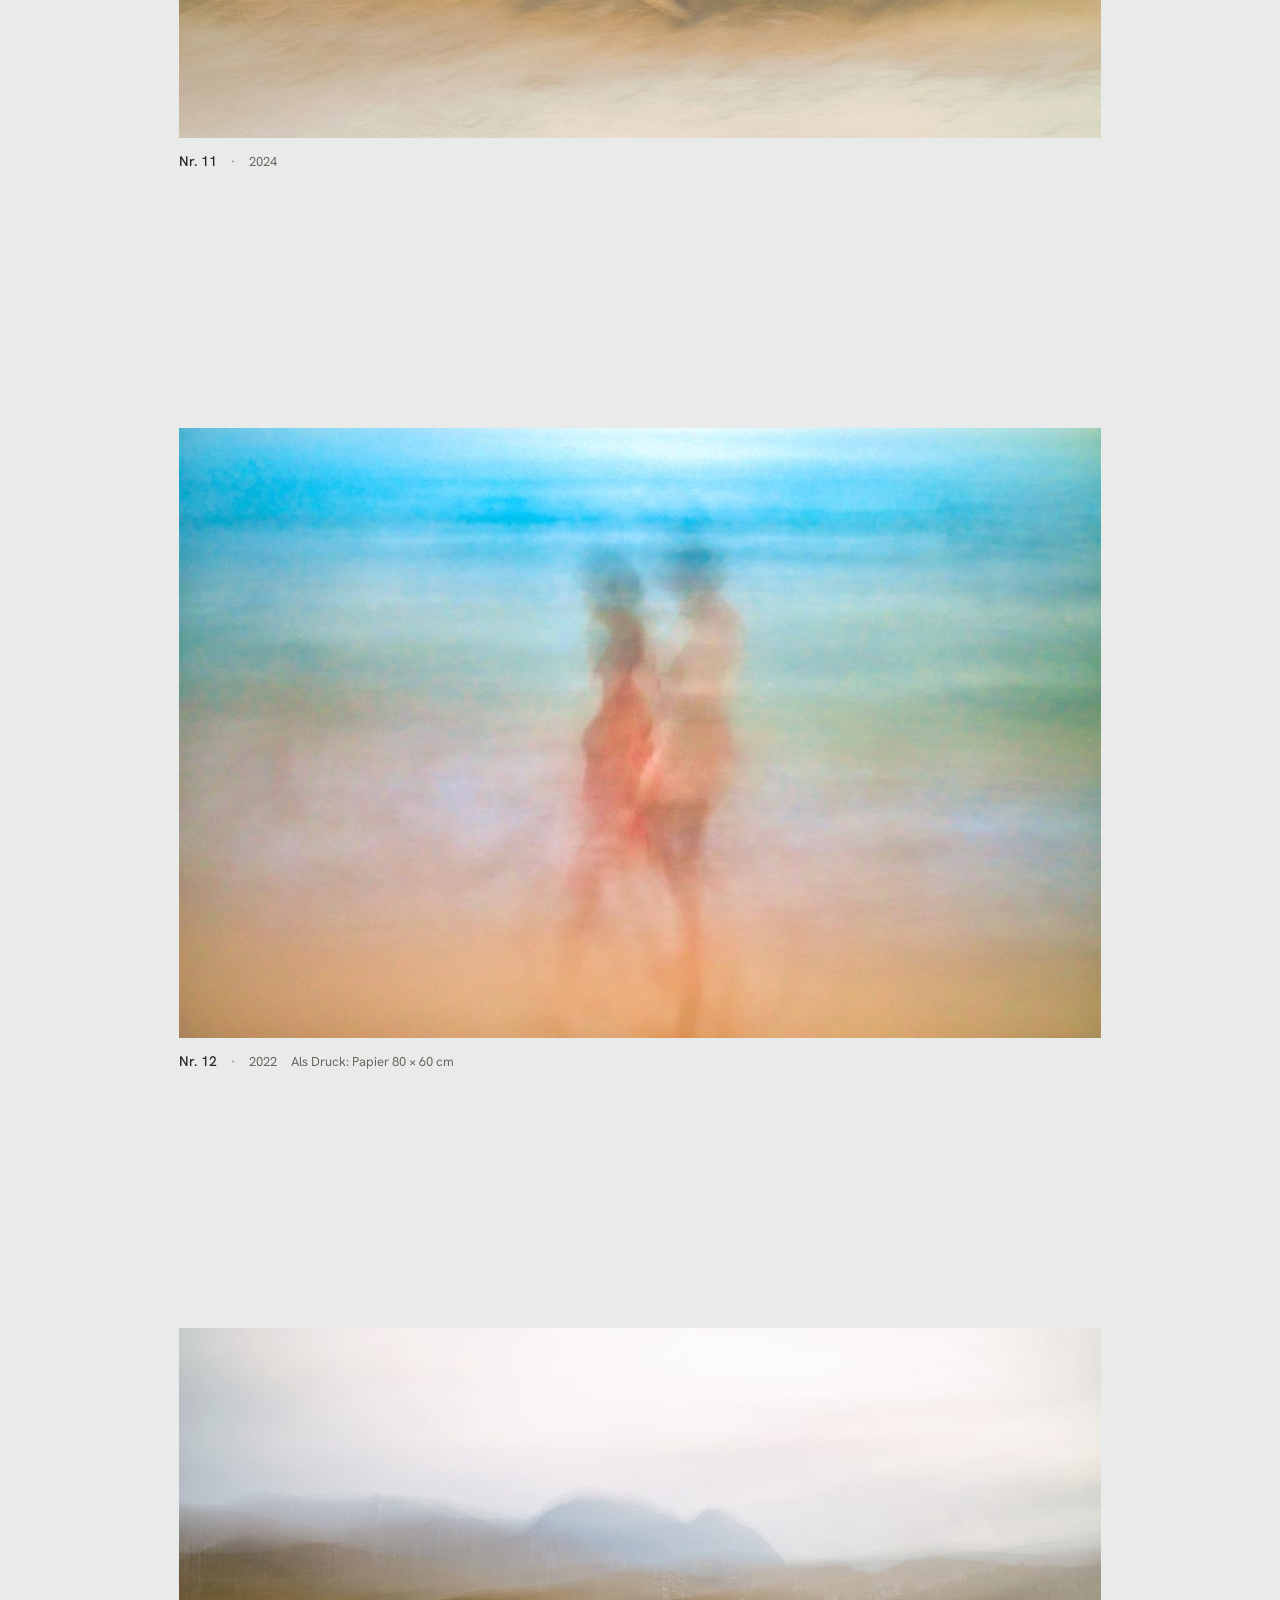
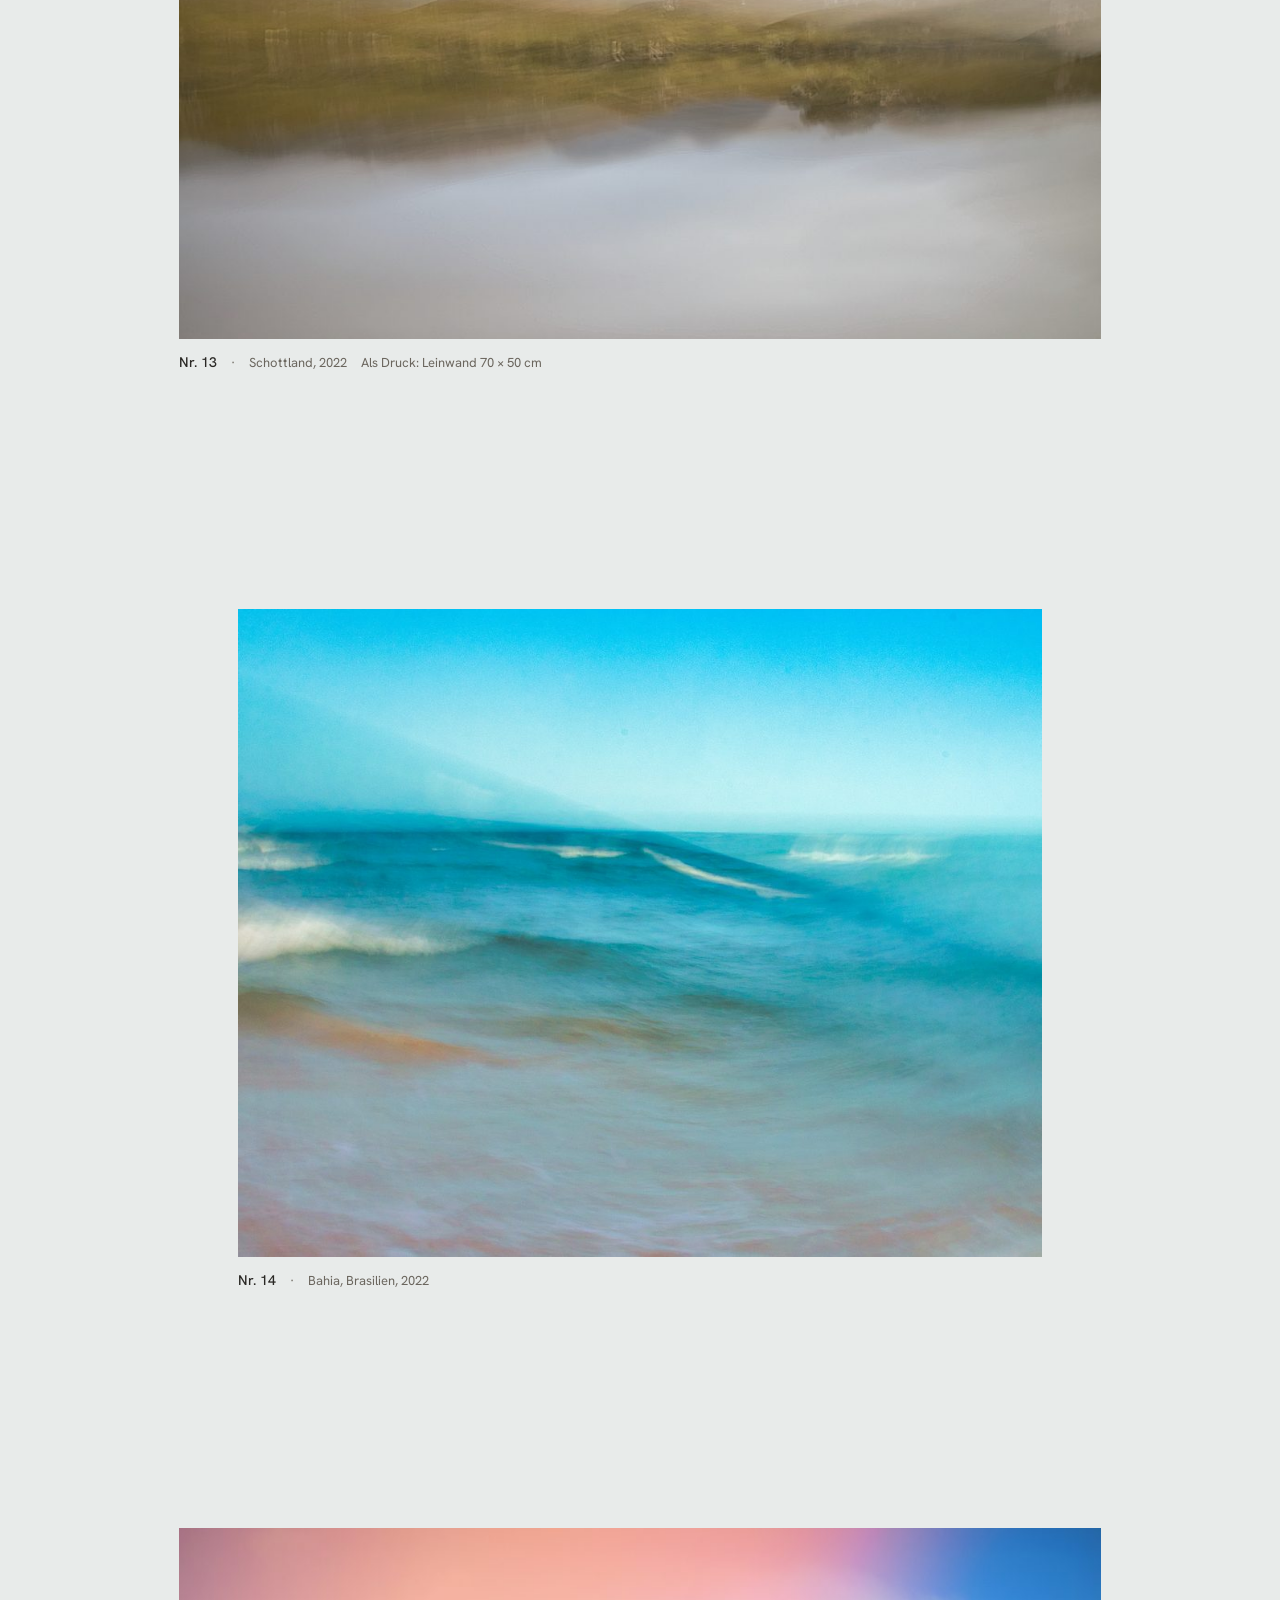
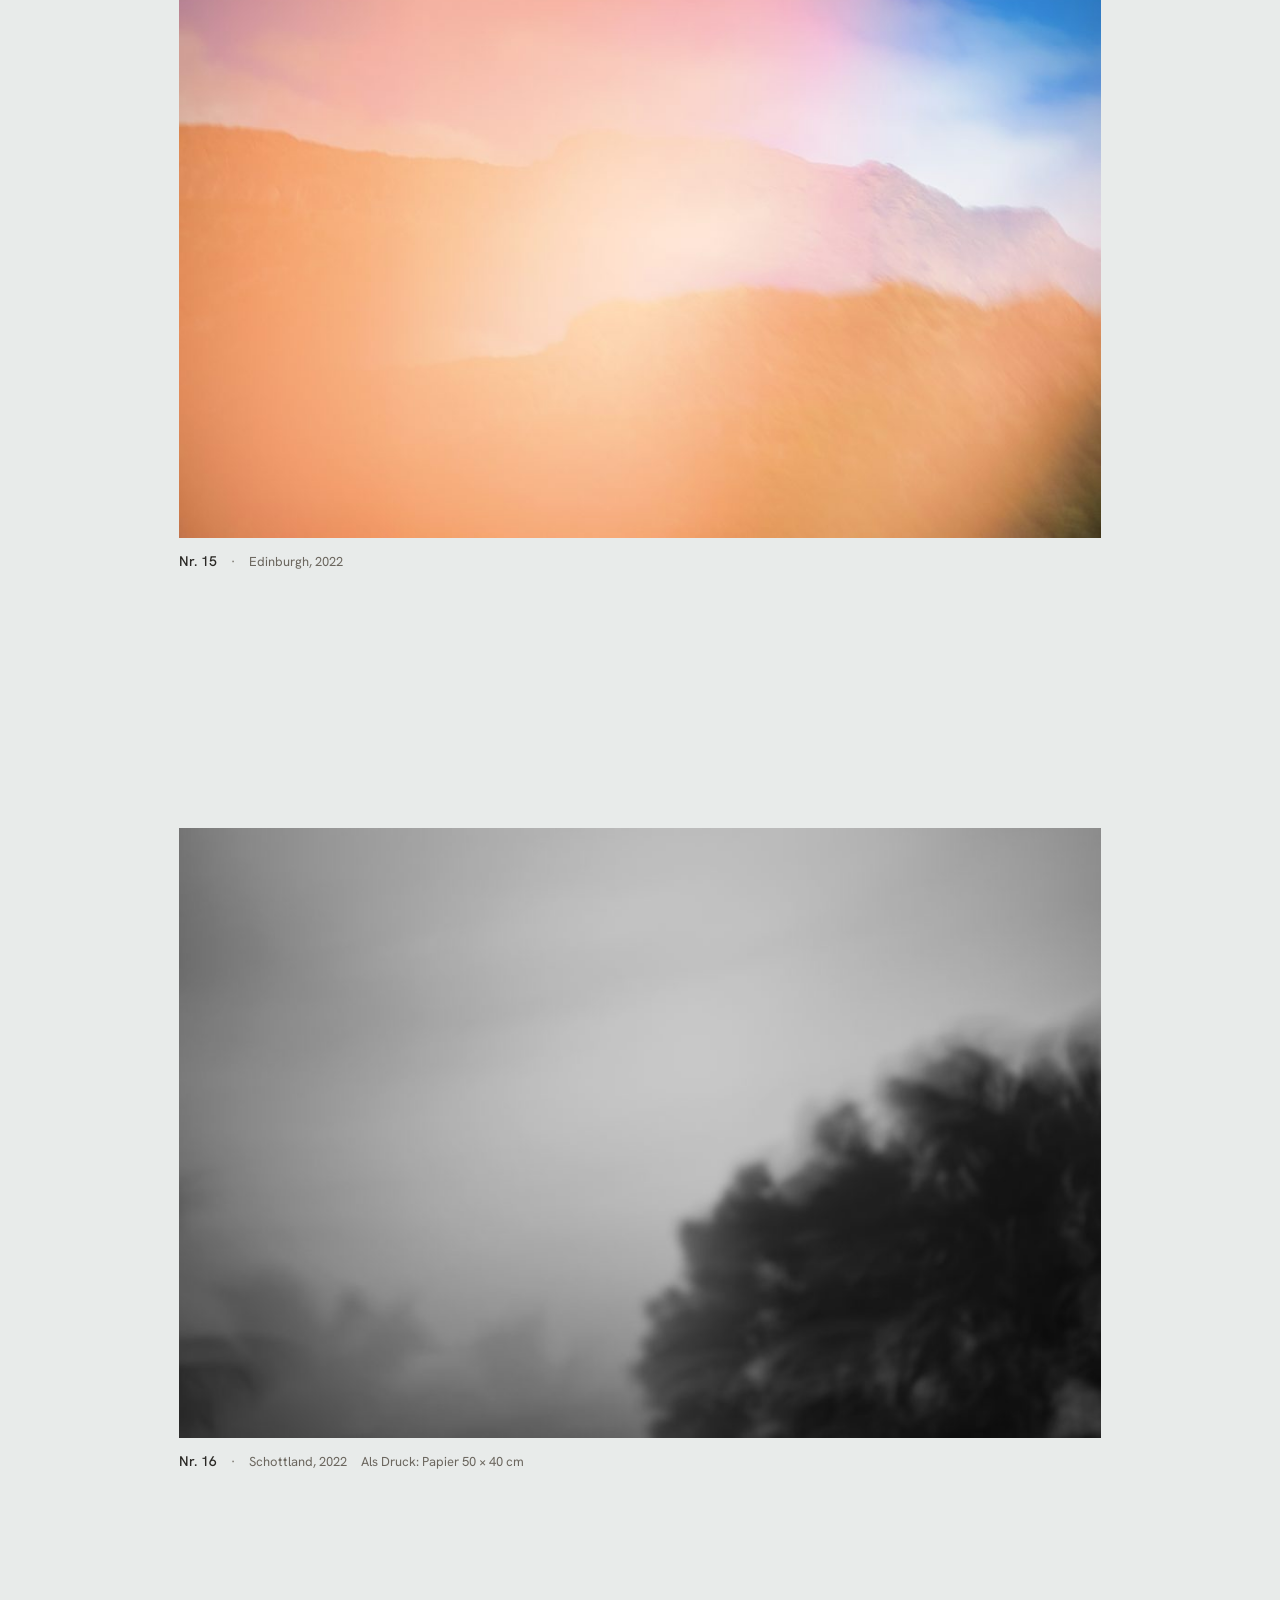
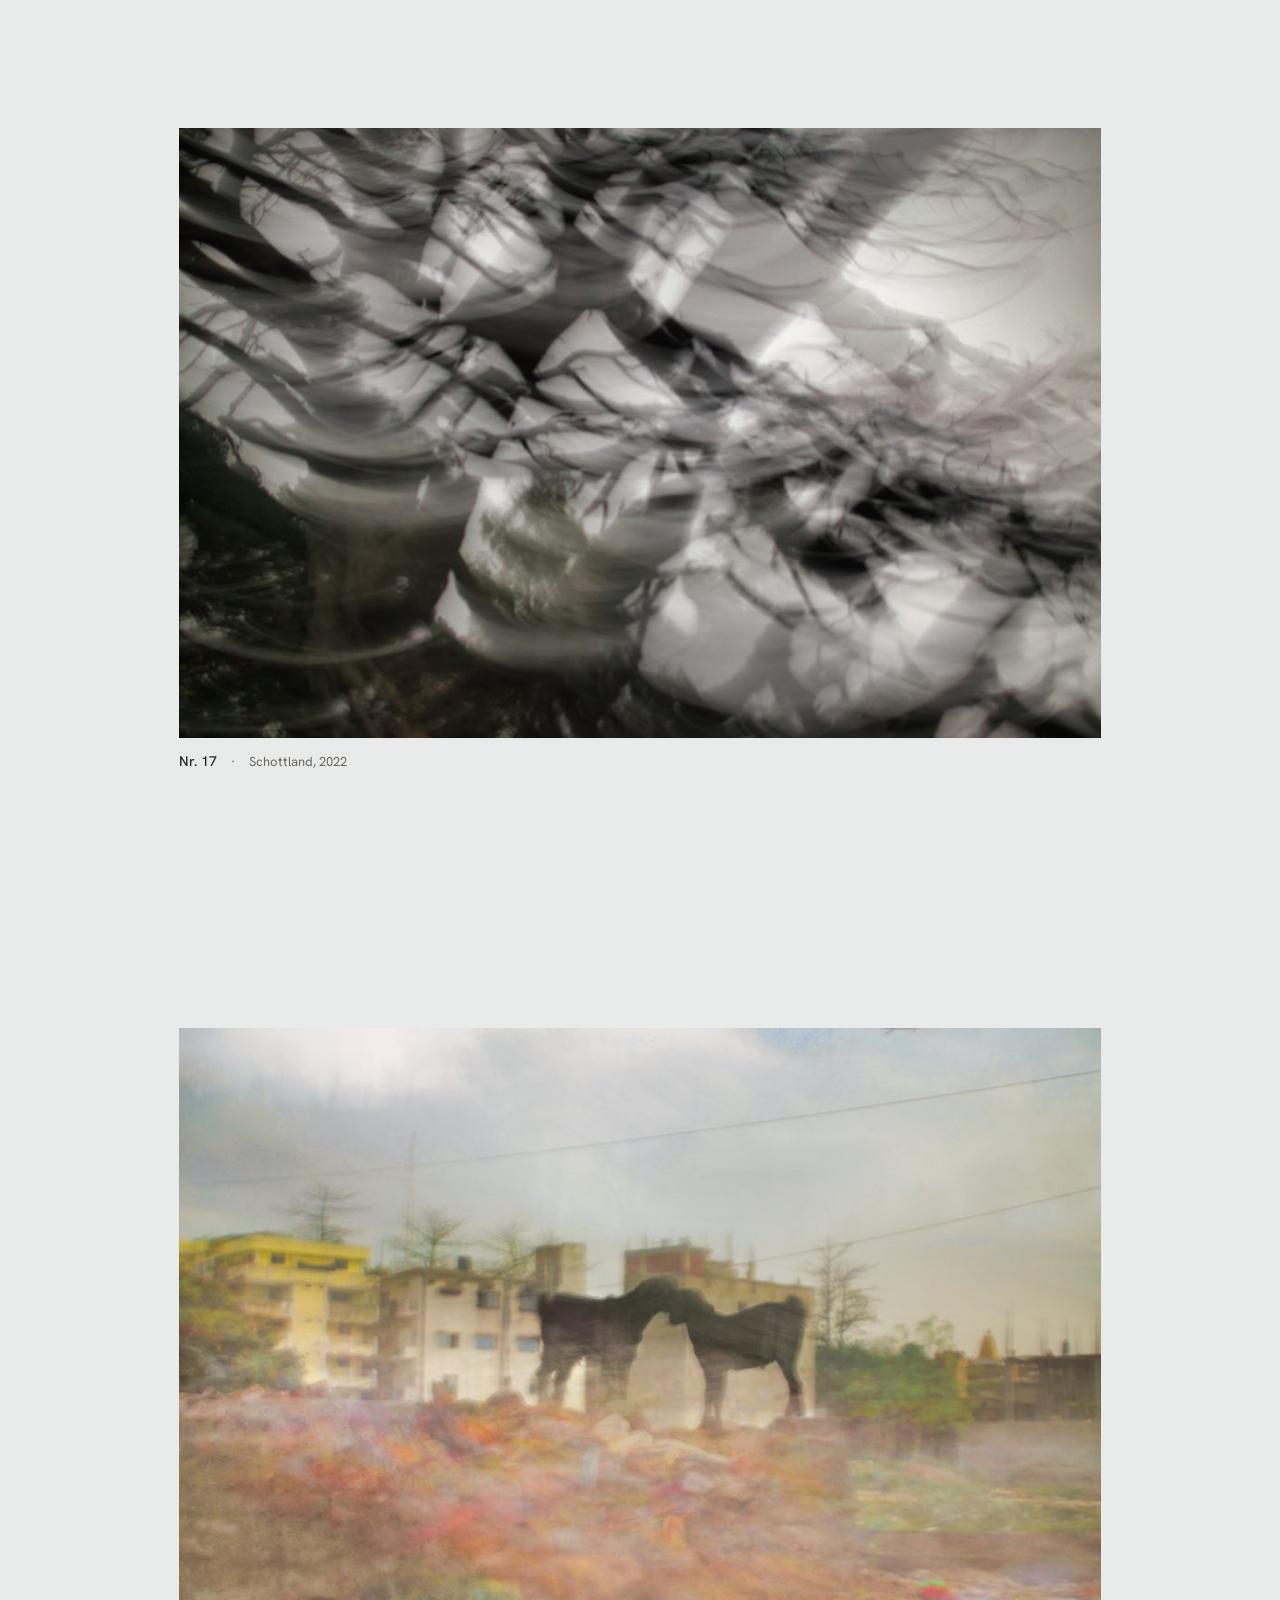
==== commit adf984c7: "Nr. 1 im Zuschnitt wie auf der Karte (Variante B) Co-Authored-By: Claude Opus 5.5 <noreply@anthropic" ====
--- a/index.html
+++ b/index.html
@@ -43,8 +43,8 @@
       <h1>Milan Raabe</h1>
       <a class="knopf" href="#kontakt">Kontakt</a>
     </div>
-    <figure class="start-bild" style="--ar:1.4184">
-      <img src="bilder/werk-01-1600.jpg?v=e518cc33" srcset="bilder/werk-01-1000.jpg?v=e518cc33 1000w, bilder/werk-01-1600.jpg?v=e518cc33 1600w, bilder/werk-01-2400.jpg?v=e518cc33 2400w" sizes="(min-width: 900px) 64vw, 100vw" width="1600" height="1128" alt="Fotografie Nr. 1, 2024" loading="eager" decoding="async" fetchpriority="high">
+    <figure class="start-bild" style="--ar:1.4993">
+      <img src="bilder/werk-01-1600.jpg?v=a85094d5" srcset="bilder/werk-01-1000.jpg?v=a85094d5 1000w, bilder/werk-01-1600.jpg?v=a85094d5 1600w, bilder/werk-01-2400.jpg?v=a85094d5 2400w" sizes="(min-width: 900px) 64vw, 100vw" width="1600" height="1067" alt="Fotografie Nr. 1, 2024" loading="eager" decoding="async" fetchpriority="high">
       <figcaption><span class="bu-nr">Nr. 1</span><span class="bu-meta">2024</span></figcaption>
     </figure>
   </section>
